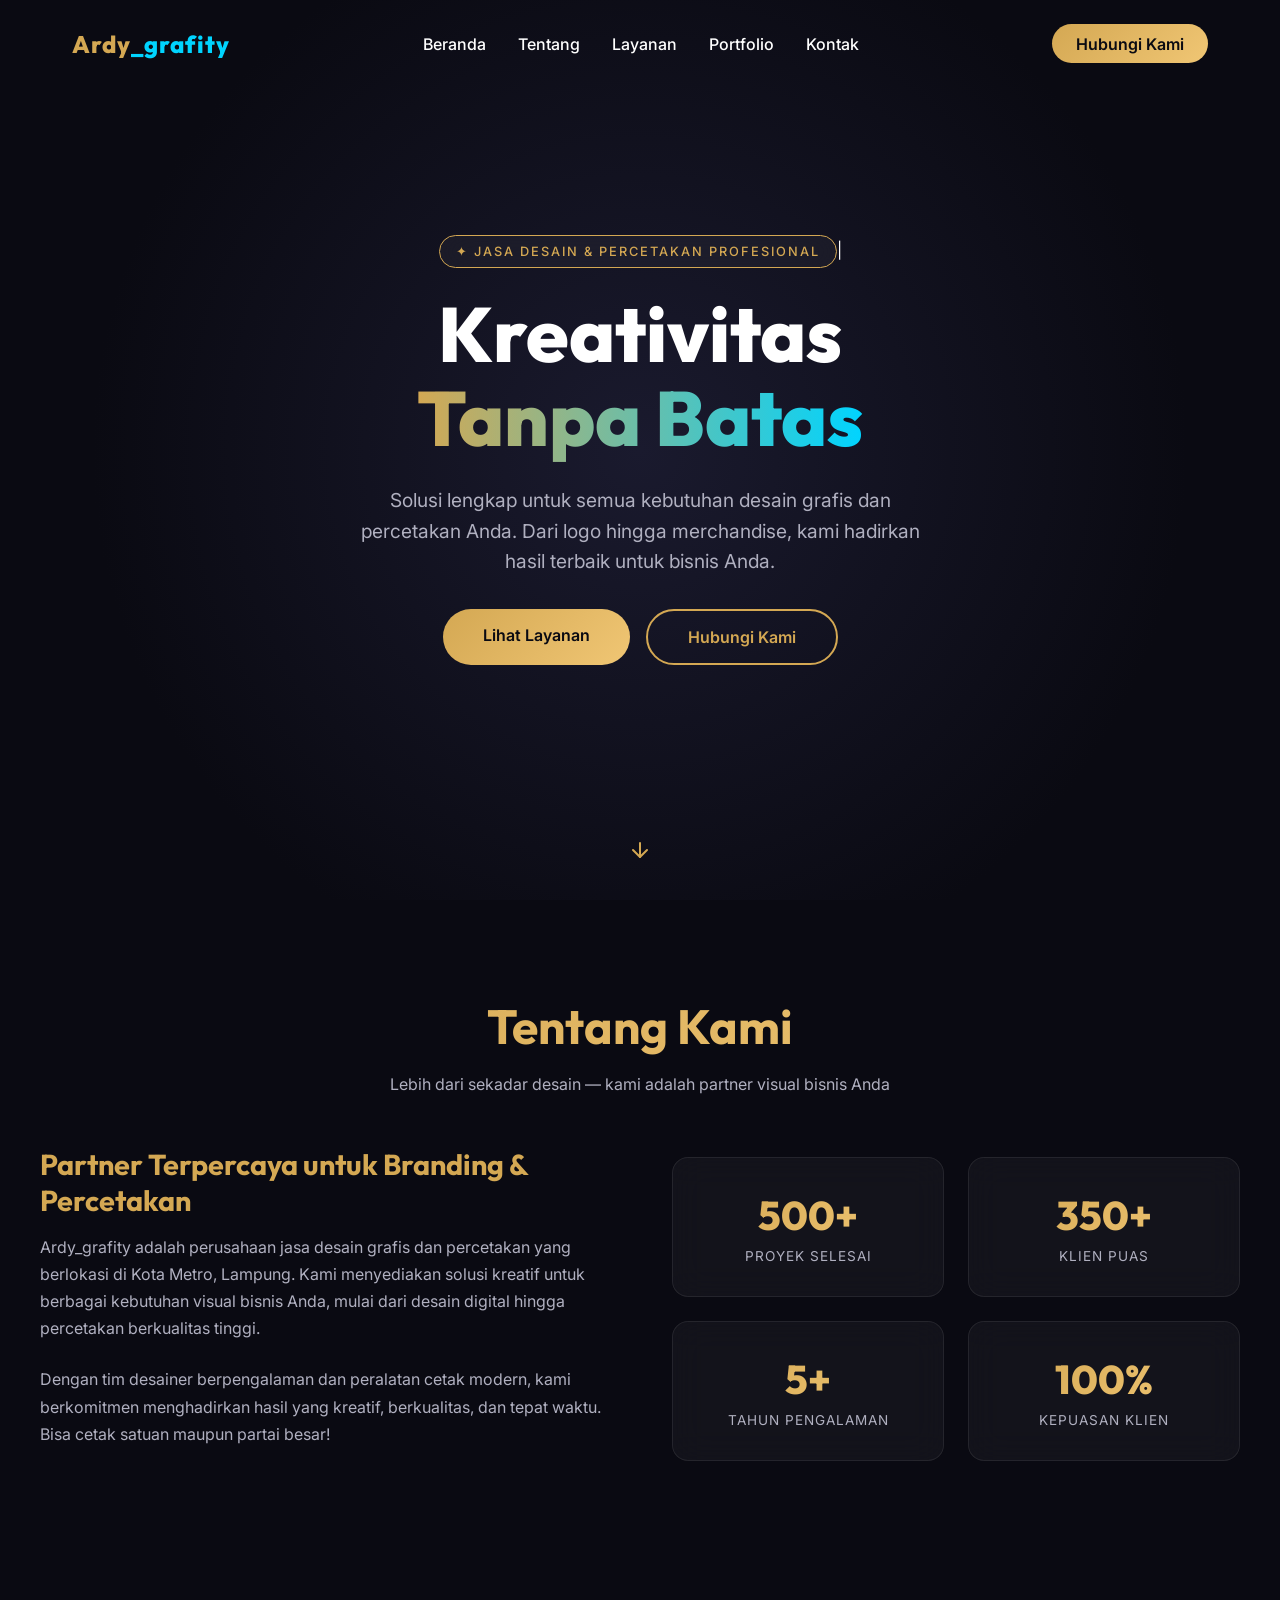
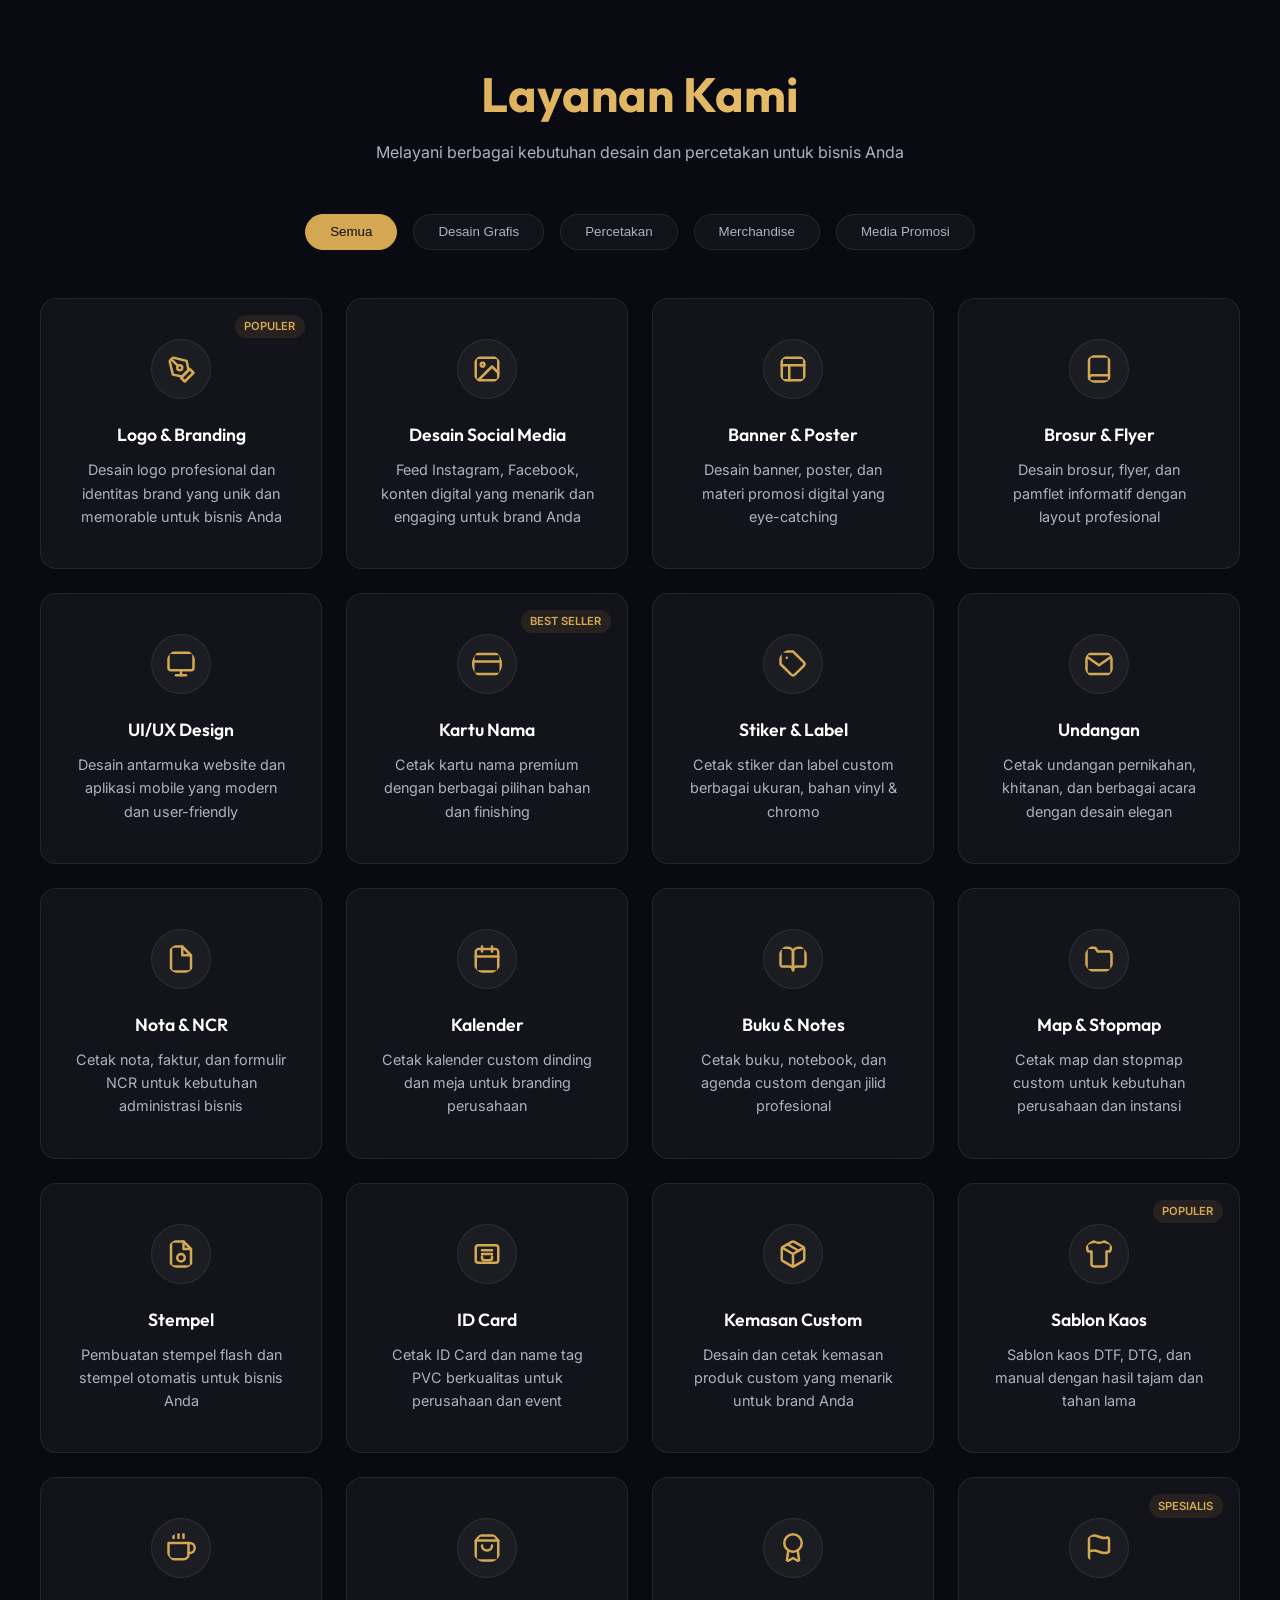
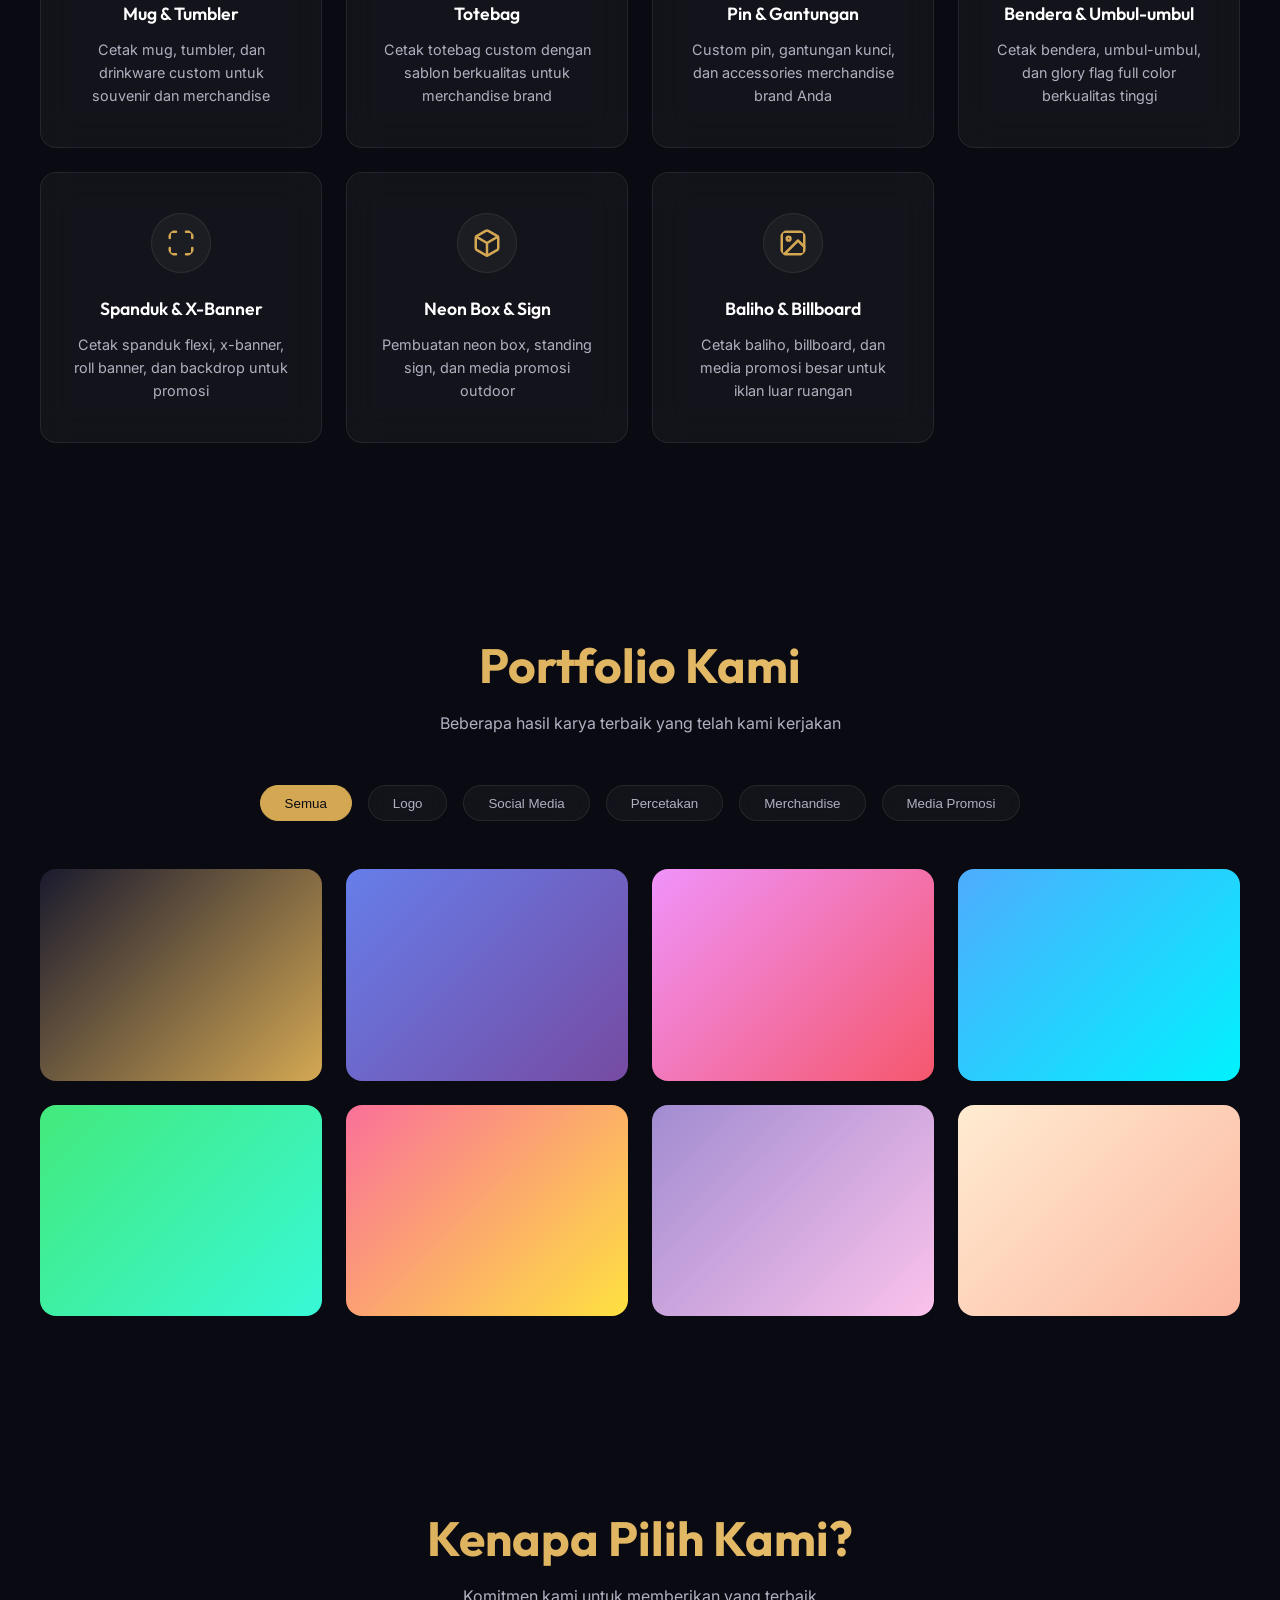
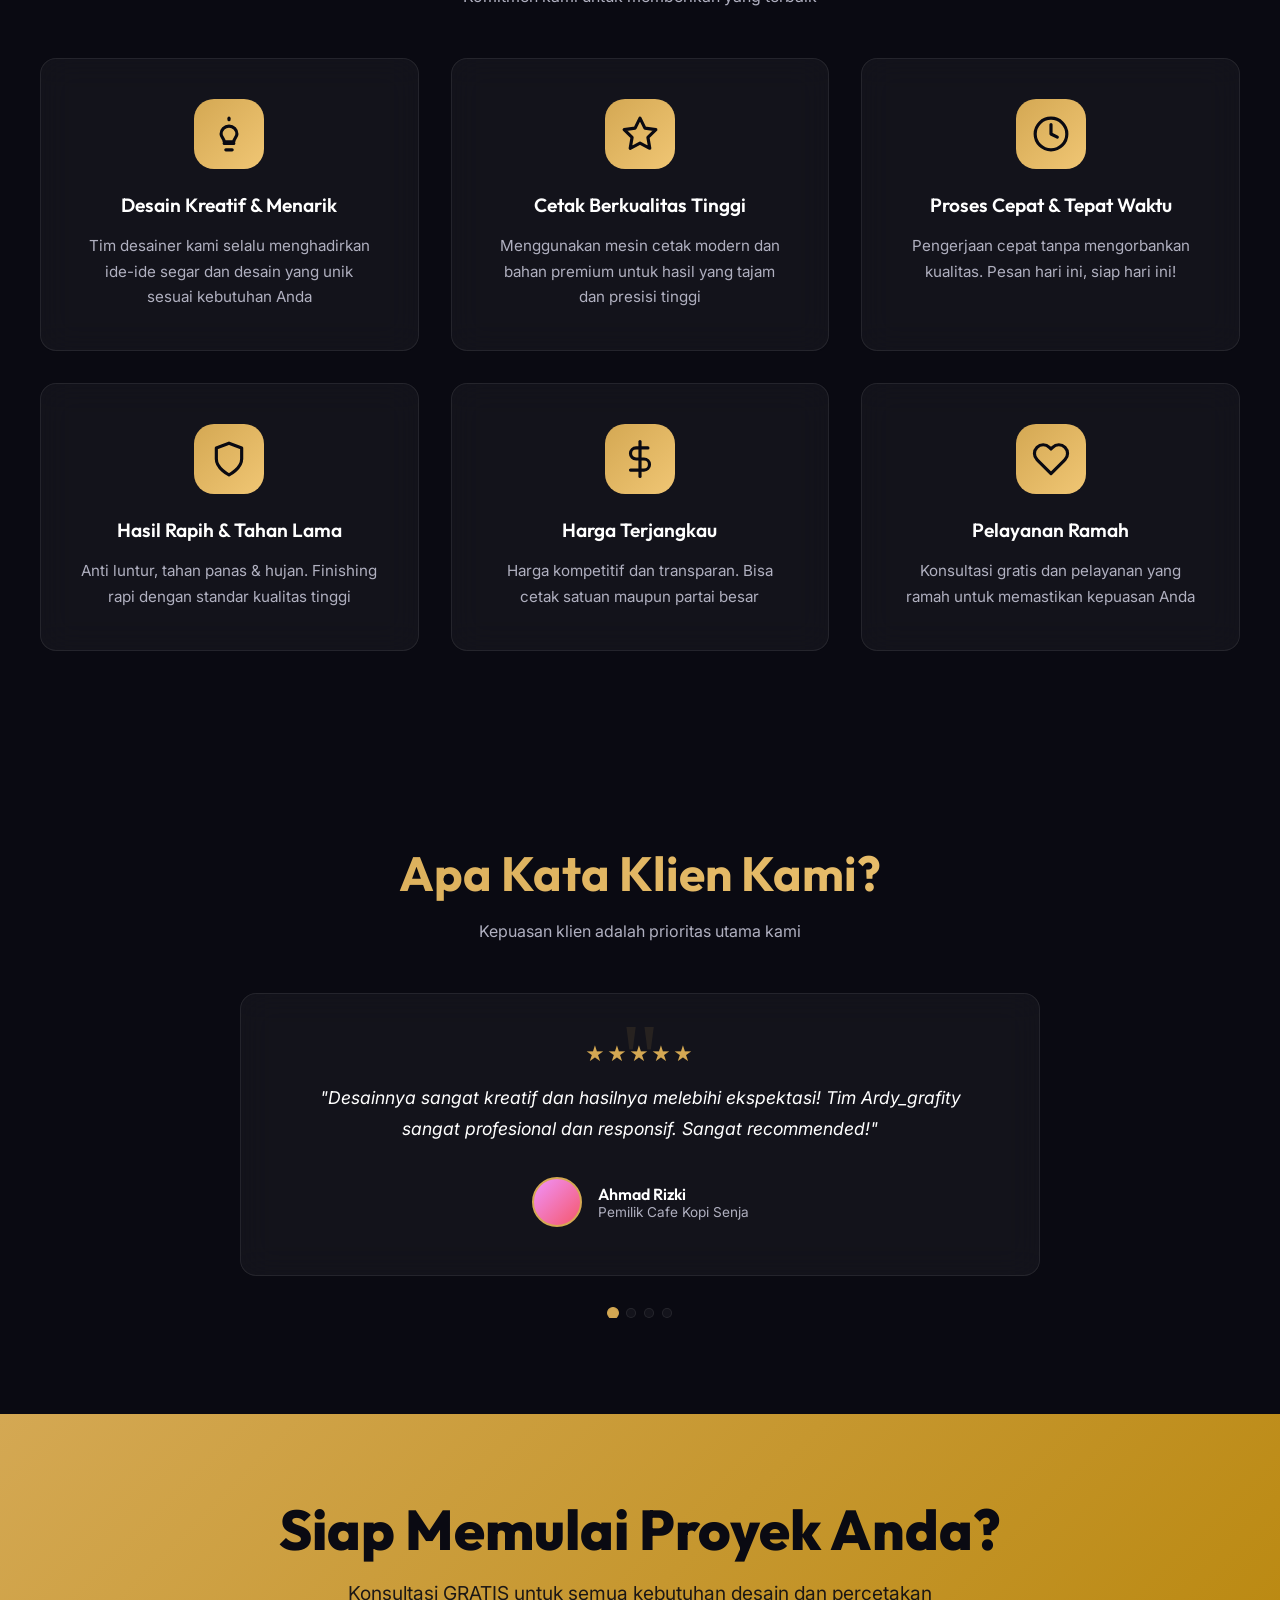
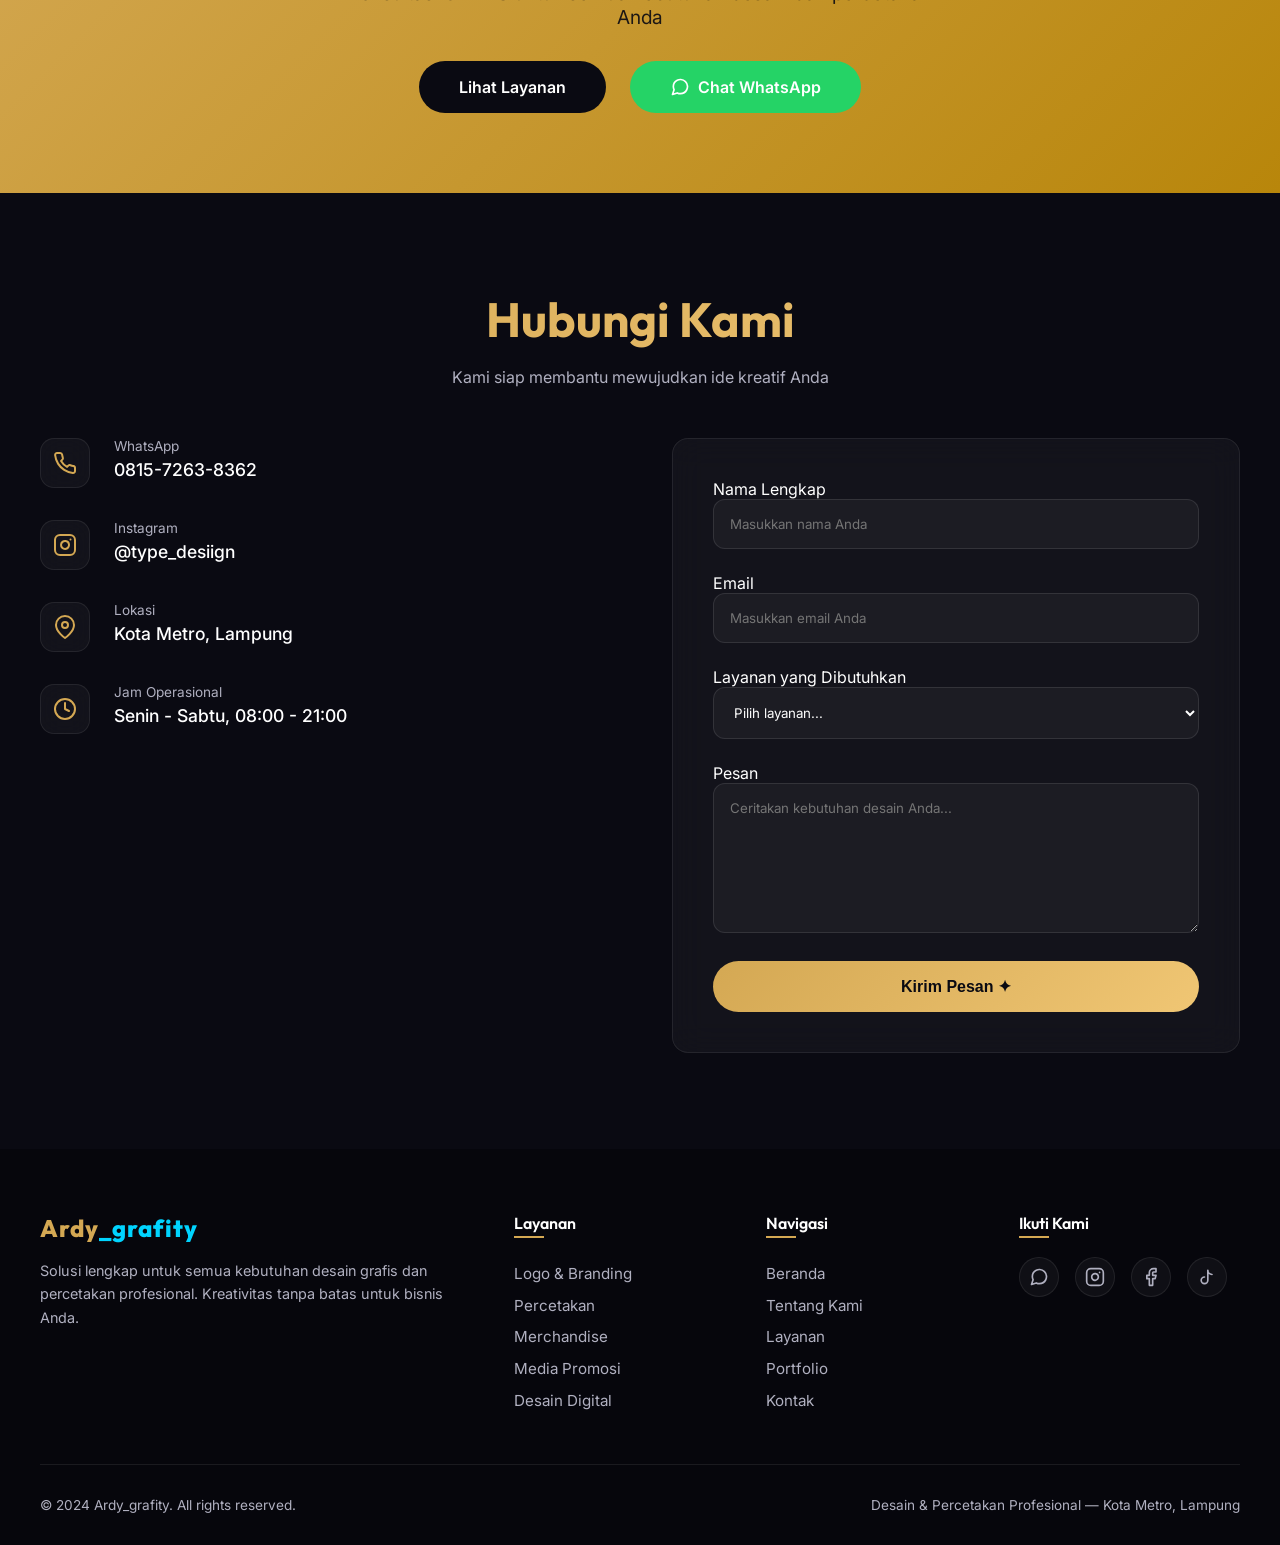
==== index.html @ 6588c270 "Website Ardy_grafity - Jasa Desain & Percetakan Profesional" ====
<!DOCTYPE html>
<html lang="id">
<head>
    <meta charset="UTF-8">
    <meta name="viewport" content="width=device-width, initial-scale=1.0">
    <meta name="description" content="Ardy_grafity menyediakan jasa desain grafis dan percetakan profesional. Logo, branding, banner, stiker, merchandise, dan semua kebutuhan branding Anda.">
    
    <!-- Open Graph Tags -->
    <meta property="og:title" content="Ardy_grafity — Jasa Desain & Percetakan Profesional">
    <meta property="og:description" content="Ardy_grafity menyediakan jasa desain grafis dan percetakan profesional. Logo, branding, banner, stiker, merchandise, dan semua kebutuhan branding Anda.">
    <meta property="og:type" content="website">
    
    <title>Ardy_grafity — Jasa Desain & Percetakan Profesional</title>
    
    <!-- Favicon (Fallback to a basic SVG) -->
    <link rel="icon" type="image/svg+xml" href="data:image/svg+xml,<svg xmlns='http://www.w3.org/2000/svg' viewBox='0 0 100 100'><text y='.9em' font-size='90'>✦</text></svg>">
    
    <!-- Google Fonts -->
    <link rel="preconnect" href="https://fonts.googleapis.com">
    <link rel="preconnect" href="https://fonts.gstatic.com" crossorigin>
    <link href="https://fonts.googleapis.com/css2?family=Inter:wght@300;400;500&family=Outfit:wght@400;600;700;800&display=swap" rel="stylesheet">
    
    <!-- CSS -->
    <link rel="stylesheet" href="style.css">
</head>
<body class="dark-theme">
    <!-- Navbar -->
    <nav id="navbar" class="navbar">
        <div class="nav-container">
            <a href="#" class="nav-logo">Ardy<span>_grafity</span></a>
            <ul class="nav-links">
                <li><a href="#hero" class="nav-link">Beranda</a></li>
                <li><a href="#about" class="nav-link">Tentang</a></li>
                <li><a href="#services" class="nav-link">Layanan</a></li>
                <li><a href="#portfolio" class="nav-link">Portfolio</a></li>
                <li><a href="#contact" class="nav-link">Kontak</a></li>
            </ul>
            <a href="https://wa.me/6281572638362" class="nav-cta" target="_blank" rel="noopener noreferrer">Hubungi Kami</a>
            <button class="hamburger" aria-label="Menu">
                <span></span>
                <span></span>
                <span></span>
            </button>
        </div>
    </nav>

    <!-- Hero -->
    <section id="hero">
        <div class="hero-particles"></div>
        <div class="hero-content">
            <div class="hero-badge">✦ Jasa Desain & Percetakan Profesional</div>
            <h1 class="hero-title">Kreativitas<br><span class="highlight">Tanpa Batas</span></h1>
            <p class="hero-subtitle">Solusi lengkap untuk semua kebutuhan desain grafis dan percetakan Anda. Dari logo hingga merchandise, kami hadirkan hasil terbaik untuk bisnis Anda.</p>
            <div class="hero-buttons">
                <a href="#services" class="btn-primary">Lihat Layanan</a>
                <a href="https://wa.me/6281572638362" class="btn-secondary" target="_blank" rel="noopener noreferrer">Hubungi Kami</a>
            </div>
        </div>
        <div class="scroll-indicator">
            <svg xmlns="http://www.w3.org/2000/svg" viewBox="0 0 24 24" stroke="currentColor" fill="none" stroke-width="2" stroke-linecap="round" stroke-linejoin="round">
                <line x1="12" y1="5" x2="12" y2="19"></line>
                <polyline points="19 12 12 19 5 12"></polyline>
            </svg>
        </div>
    </section>

    <!-- About -->
    <section id="about">
        <h2 class="section-title">Tentang <span class="highlight">Kami</span></h2>
        <p class="section-subtitle">Lebih dari sekadar desain — kami adalah partner visual bisnis Anda</p>
        
        <div class="about-grid">
            <div class="about-text">
                <h3>Partner Terpercaya untuk Branding & Percetakan</h3>
                <p>Ardy_grafity adalah perusahaan jasa desain grafis dan percetakan yang berlokasi di Kota Metro, Lampung. Kami menyediakan solusi kreatif untuk berbagai kebutuhan visual bisnis Anda, mulai dari desain digital hingga percetakan berkualitas tinggi.</p>
                <p>Dengan tim desainer berpengalaman dan peralatan cetak modern, kami berkomitmen menghadirkan hasil yang kreatif, berkualitas, dan tepat waktu. Bisa cetak satuan maupun partai besar!</p>
            </div>
            
            <div class="stats-grid">
                <div class="stat-card reveal">
                    <div class="stat-number" data-target="500">0+</div>
                    <div class="stat-label">Proyek Selesai</div>
                </div>
                <div class="stat-card reveal">
                    <div class="stat-number" data-target="350">0+</div>
                    <div class="stat-label">Klien Puas</div>
                </div>
                <div class="stat-card reveal">
                    <div class="stat-number" data-target="5">0+</div>
                    <div class="stat-label">Tahun Pengalaman</div>
                </div>
                <div class="stat-card reveal">
                    <div class="stat-number" data-target="100">0%</div>
                    <div class="stat-label">Kepuasan Klien</div>
                </div>
            </div>
        </div>
    </section>

    <!-- Services -->
    <section id="services">
        <h2 class="section-title">Layanan <span class="highlight">Kami</span></h2>
        <p class="section-subtitle">Melayani berbagai kebutuhan desain dan percetakan untuk bisnis Anda</p>
        
        <div class="services-categories">
            <button class="category-btn active" data-category="all">Semua</button>
            <button class="category-btn" data-category="desain">Desain Grafis</button>
            <button class="category-btn" data-category="cetak">Percetakan</button>
            <button class="category-btn" data-category="merch">Merchandise</button>
            <button class="category-btn" data-category="promo">Media Promosi</button>
        </div>

        <div class="services-grid">
            <!-- Desain -->
            <div class="service-card" data-category="desain">
                <div class="service-tag">Populer</div>
                <svg class="service-icon" xmlns="http://www.w3.org/2000/svg" viewBox="0 0 24 24" stroke="currentColor" fill="none" stroke-width="2" stroke-linecap="round" stroke-linejoin="round">
                    <path d="M12 19l7-7 3 3-7 7-3-3z"></path>
                    <path d="M18 13l-1.5-7.5L2 2l3.5 14.5L13 18l5-5z"></path>
                    <path d="M2 2l7.586 7.586"></path>
                    <circle cx="11" cy="11" r="2"></circle>
                </svg>
                <h3>Logo & Branding</h3>
                <p>Desain logo profesional dan identitas brand yang unik dan memorable untuk bisnis Anda</p>
            </div>
            
            <div class="service-card" data-category="desain">
                <svg class="service-icon" xmlns="http://www.w3.org/2000/svg" viewBox="0 0 24 24" stroke="currentColor" fill="none" stroke-width="2" stroke-linecap="round" stroke-linejoin="round">
                    <rect x="3" y="3" width="18" height="18" rx="2" ry="2"></rect>
                    <circle cx="8.5" cy="8.5" r="1.5"></circle>
                    <polyline points="21 15 16 10 5 21"></polyline>
                </svg>
                <h3>Desain Social Media</h3>
                <p>Feed Instagram, Facebook, konten digital yang menarik dan engaging untuk brand Anda</p>
            </div>
            
            <div class="service-card" data-category="desain">
                <svg class="service-icon" xmlns="http://www.w3.org/2000/svg" viewBox="0 0 24 24" stroke="currentColor" fill="none" stroke-width="2" stroke-linecap="round" stroke-linejoin="round">
                    <rect x="3" y="3" width="18" height="18" rx="2" ry="2"></rect>
                    <line x1="3" y1="9" x2="21" y2="9"></line>
                    <line x1="9" y1="21" x2="9" y2="9"></line>
                </svg>
                <h3>Banner & Poster</h3>
                <p>Desain banner, poster, dan materi promosi digital yang eye-catching</p>
            </div>
            
            <div class="service-card" data-category="desain">
                <svg class="service-icon" xmlns="http://www.w3.org/2000/svg" viewBox="0 0 24 24" stroke="currentColor" fill="none" stroke-width="2" stroke-linecap="round" stroke-linejoin="round">
                    <path d="M4 19.5A2.5 2.5 0 0 1 6.5 17H20"></path>
                    <path d="M6.5 2H20v20H6.5A2.5 2.5 0 0 1 4 19.5v-15A2.5 2.5 0 0 1 6.5 2z"></path>
                </svg>
                <h3>Brosur & Flyer</h3>
                <p>Desain brosur, flyer, dan pamflet informatif dengan layout profesional</p>
            </div>
            
            <div class="service-card" data-category="desain">
                <svg class="service-icon" xmlns="http://www.w3.org/2000/svg" viewBox="0 0 24 24" stroke="currentColor" fill="none" stroke-width="2" stroke-linecap="round" stroke-linejoin="round">
                    <rect x="2" y="3" width="20" height="14" rx="2" ry="2"></rect>
                    <line x1="8" y1="21" x2="16" y2="21"></line>
                    <line x1="12" y1="17" x2="12" y2="21"></line>
                </svg>
                <h3>UI/UX Design</h3>
                <p>Desain antarmuka website dan aplikasi mobile yang modern dan user-friendly</p>
            </div>

            <!-- Cetak -->
            <div class="service-card" data-category="cetak">
                <div class="service-tag">Best Seller</div>
                <svg class="service-icon" xmlns="http://www.w3.org/2000/svg" viewBox="0 0 24 24" stroke="currentColor" fill="none" stroke-width="2" stroke-linecap="round" stroke-linejoin="round">
                    <rect x="1" y="4" width="22" height="16" rx="2" ry="2"></rect>
                    <line x1="1" y1="10" x2="23" y2="10"></line>
                </svg>
                <h3>Kartu Nama</h3>
                <p>Cetak kartu nama premium dengan berbagai pilihan bahan dan finishing</p>
            </div>
            
            <div class="service-card" data-category="cetak">
                <svg class="service-icon" xmlns="http://www.w3.org/2000/svg" viewBox="0 0 24 24" stroke="currentColor" fill="none" stroke-width="2" stroke-linecap="round" stroke-linejoin="round">
                    <path d="M20.59 13.41l-7.17 7.17a2 2 0 0 1-2.83 0L2 12V2h10l8.59 8.59a2 2 0 0 1 0 2.82z"></path>
                    <line x1="7" y1="7" x2="7.01" y2="7"></line>
                </svg>
                <h3>Stiker & Label</h3>
                <p>Cetak stiker dan label custom berbagai ukuran, bahan vinyl & chromo</p>
            </div>
            
            <div class="service-card" data-category="cetak">
                <svg class="service-icon" xmlns="http://www.w3.org/2000/svg" viewBox="0 0 24 24" stroke="currentColor" fill="none" stroke-width="2" stroke-linecap="round" stroke-linejoin="round">
                    <path d="M4 4h16c1.1 0 2 .9 2 2v12c0 1.1-.9 2-2 2H4c-1.1 0-2-.9-2-2V6c0-1.1.9-2 2-2z"></path>
                    <polyline points="22,6 12,13 2,6"></polyline>
                </svg>
                <h3>Undangan</h3>
                <p>Cetak undangan pernikahan, khitanan, dan berbagai acara dengan desain elegan</p>
            </div>
            
            <div class="service-card" data-category="cetak">
                <svg class="service-icon" xmlns="http://www.w3.org/2000/svg" viewBox="0 0 24 24" stroke="currentColor" fill="none" stroke-width="2" stroke-linecap="round" stroke-linejoin="round">
                    <path d="M13 2H6a2 2 0 0 0-2 2v16a2 2 0 0 0 2 2h12a2 2 0 0 0 2-2V9z"></path>
                    <polyline points="13 2 13 9 20 9"></polyline>
                </svg>
                <h3>Nota & NCR</h3>
                <p>Cetak nota, faktur, dan formulir NCR untuk kebutuhan administrasi bisnis</p>
            </div>
            
            <div class="service-card" data-category="cetak">
                <svg class="service-icon" xmlns="http://www.w3.org/2000/svg" viewBox="0 0 24 24" stroke="currentColor" fill="none" stroke-width="2" stroke-linecap="round" stroke-linejoin="round">
                    <rect x="3" y="4" width="18" height="18" rx="2" ry="2"></rect>
                    <line x1="16" y1="2" x2="16" y2="6"></line>
                    <line x1="8" y1="2" x2="8" y2="6"></line>
                    <line x1="3" y1="10" x2="21" y2="10"></line>
                </svg>
                <h3>Kalender</h3>
                <p>Cetak kalender custom dinding dan meja untuk branding perusahaan</p>
            </div>
            
            <div class="service-card" data-category="cetak">
                <svg class="service-icon" xmlns="http://www.w3.org/2000/svg" viewBox="0 0 24 24" stroke="currentColor" fill="none" stroke-width="2" stroke-linecap="round" stroke-linejoin="round">
                    <path d="M2 3h6a4 4 0 0 1 4 4v14a3 3 0 0 0-3-3H2z"></path>
                    <path d="M22 3h-6a4 4 0 0 0-4 4v14a3 3 0 0 1 3-3h7z"></path>
                </svg>
                <h3>Buku & Notes</h3>
                <p>Cetak buku, notebook, dan agenda custom dengan jilid profesional</p>
            </div>
            
            <div class="service-card" data-category="cetak">
                <svg class="service-icon" xmlns="http://www.w3.org/2000/svg" viewBox="0 0 24 24" stroke="currentColor" fill="none" stroke-width="2" stroke-linecap="round" stroke-linejoin="round">
                    <path d="M22 19a2 2 0 0 1-2 2H4a2 2 0 0 1-2-2V5a2 2 0 0 1 2-2h5l2 3h9a2 2 0 0 1 2 2z"></path>
                </svg>
                <h3>Map & Stopmap</h3>
                <p>Cetak map dan stopmap custom untuk kebutuhan perusahaan dan instansi</p>
            </div>
            
            <div class="service-card" data-category="cetak">
                <svg class="service-icon" xmlns="http://www.w3.org/2000/svg" viewBox="0 0 24 24" stroke="currentColor" fill="none" stroke-width="2" stroke-linecap="round" stroke-linejoin="round">
                    <path d="M14 2H6a2 2 0 0 0-2 2v16a2 2 0 0 0 2 2h12a2 2 0 0 0 2-2V8z"></path>
                    <polyline points="14 2 14 8 20 8"></polyline>
                    <circle cx="12" cy="15" r="3"></circle>
                </svg>
                <h3>Stempel</h3>
                <p>Pembuatan stempel flash dan stempel otomatis untuk bisnis Anda</p>
            </div>
            
            <div class="service-card" data-category="cetak">
                <svg class="service-icon" xmlns="http://www.w3.org/2000/svg" viewBox="0 0 24 24" stroke="currentColor" fill="none" stroke-width="2" stroke-linecap="round" stroke-linejoin="round">
                    <path d="M3 7v10a2 2 0 0 0 2 2h14a2 2 0 0 0 2-2V7a2 2 0 0 0-2-2H5a2 2 0 0 0-2 2z"></path>
                    <path d="M16 14v1a2 2 0 0 1-2 2H10a2 2 0 0 1-2-2v-1"></path>
                    <path d="M8 9h8"></path>
                    <path d="M8 12h8"></path>
                </svg>
                <h3>ID Card</h3>
                <p>Cetak ID Card dan name tag PVC berkualitas untuk perusahaan dan event</p>
            </div>
            
            <div class="service-card" data-category="cetak">
                <svg class="service-icon" xmlns="http://www.w3.org/2000/svg" viewBox="0 0 24 24" stroke="currentColor" fill="none" stroke-width="2" stroke-linecap="round" stroke-linejoin="round">
                    <line x1="16.5" y1="9.4" x2="7.5" y2="4.21"></line>
                    <path d="M21 16V8a2 2 0 0 0-1-1.73l-7-4a2 2 0 0 0-2 0l-7 4A2 2 0 0 0 3 8v8a2 2 0 0 0 1 1.73l7 4a2 2 0 0 0 2 0l7-4A2 2 0 0 0 21 16z"></path>
                    <polyline points="3.27 6.96 12 12.01 20.73 6.96"></polyline>
                    <line x1="12" y1="22.08" x2="12" y2="12"></line>
                </svg>
                <h3>Kemasan Custom</h3>
                <p>Desain dan cetak kemasan produk custom yang menarik untuk brand Anda</p>
            </div>

            <!-- Merch -->
            <div class="service-card" data-category="merch">
                <div class="service-tag">Populer</div>
                <svg class="service-icon" xmlns="http://www.w3.org/2000/svg" viewBox="0 0 24 24" stroke="currentColor" fill="none" stroke-width="2" stroke-linecap="round" stroke-linejoin="round">
                    <path d="M20.38 3.46L16 2a8.5 8.5 0 0 1-8 0L3.62 3.46a2 2 0 0 0-1.34 2.23l.58 3.47a1 1 0 0 0 .99.84H6v10c0 1.1.9 2 2 2h8a2 2 0 0 0 2-2V10h2.15a1 1 0 0 0 .99-.84l.58-3.47a2 2 0 0 0-1.34-2.23z"></path>
                </svg>
                <h3>Sablon Kaos</h3>
                <p>Sablon kaos DTF, DTG, dan manual dengan hasil tajam dan tahan lama</p>
            </div>
            
            <div class="service-card" data-category="merch">
                <svg class="service-icon" xmlns="http://www.w3.org/2000/svg" viewBox="0 0 24 24" stroke="currentColor" fill="none" stroke-width="2" stroke-linecap="round" stroke-linejoin="round">
                    <path d="M18 8h1a4 4 0 0 1 0 8h-1"></path>
                    <path d="M2 8h16v9a4 4 0 0 1-4 4H6a4 4 0 0 1-4-4V8z"></path>
                    <line x1="6" y1="1" x2="6" y2="4"></line>
                    <line x1="10" y1="1" x2="10" y2="4"></line>
                    <line x1="14" y1="1" x2="14" y2="4"></line>
                </svg>
                <h3>Mug & Tumbler</h3>
                <p>Cetak mug, tumbler, dan drinkware custom untuk souvenir dan merchandise</p>
            </div>
            
            <div class="service-card" data-category="merch">
                <svg class="service-icon" xmlns="http://www.w3.org/2000/svg" viewBox="0 0 24 24" stroke="currentColor" fill="none" stroke-width="2" stroke-linecap="round" stroke-linejoin="round">
                    <path d="M6 2L3 6v14a2 2 0 0 0 2 2h14a2 2 0 0 0 2-2V6l-3-4z"></path>
                    <line x1="3" y1="6" x2="21" y2="6"></line>
                    <path d="M16 10a4 4 0 0 1-8 0"></path>
                </svg>
                <h3>Totebag</h3>
                <p>Cetak totebag custom dengan sablon berkualitas untuk merchandise brand</p>
            </div>
            
            <div class="service-card" data-category="merch">
                <svg class="service-icon" xmlns="http://www.w3.org/2000/svg" viewBox="0 0 24 24" stroke="currentColor" fill="none" stroke-width="2" stroke-linecap="round" stroke-linejoin="round">
                    <circle cx="12" cy="8" r="7"></circle>
                    <polyline points="8.21 13.89 7 23 12 20 17 23 15.79 13.88"></polyline>
                </svg>
                <h3>Pin & Gantungan</h3>
                <p>Custom pin, gantungan kunci, dan accessories merchandise brand Anda</p>
            </div>

            <!-- Promo -->
            <div class="service-card" data-category="promo">
                <div class="service-tag">Spesialis</div>
                <svg class="service-icon" xmlns="http://www.w3.org/2000/svg" viewBox="0 0 24 24" stroke="currentColor" fill="none" stroke-width="2" stroke-linecap="round" stroke-linejoin="round">
                    <path d="M4 15s1-1 4-1 5 2 8 2 4-1 4-1V3s-1 1-4 1-5-2-8-2-4 1-4 1z"></path>
                    <line x1="4" y1="22" x2="4" y2="15"></line>
                </svg>
                <h3>Bendera & Umbul-umbul</h3>
                <p>Cetak bendera, umbul-umbul, dan glory flag full color berkualitas tinggi</p>
            </div>
            
            <div class="service-card" data-category="promo">
                <svg class="service-icon" xmlns="http://www.w3.org/2000/svg" viewBox="0 0 24 24" stroke="currentColor" fill="none" stroke-width="2" stroke-linecap="round" stroke-linejoin="round">
                    <path d="M8 3H5a2 2 0 0 0-2 2v3m18 0V5a2 2 0 0 0-2-2h-3m0 18h3a2 2 0 0 0 2-2v-3M3 16v3a2 2 0 0 0 2 2h3"></path>
                </svg>
                <h3>Spanduk & X-Banner</h3>
                <p>Cetak spanduk flexi, x-banner, roll banner, dan backdrop untuk promosi</p>
            </div>
            
            <div class="service-card" data-category="promo">
                <svg class="service-icon" xmlns="http://www.w3.org/2000/svg" viewBox="0 0 24 24" stroke="currentColor" fill="none" stroke-width="2" stroke-linecap="round" stroke-linejoin="round">
                    <path d="M21 16V8a2 2 0 0 0-1-1.73l-7-4a2 2 0 0 0-2 0l-7 4A2 2 0 0 0 3 8v8a2 2 0 0 0 1 1.73l7 4a2 2 0 0 0 2 0l7-4A2 2 0 0 0 21 16z"></path>
                    <polyline points="3.27 6.96 12 12.01 20.73 6.96"></polyline>
                    <line x1="12" y1="22.08" x2="12" y2="12"></line>
                </svg>
                <h3>Neon Box & Sign</h3>
                <p>Pembuatan neon box, standing sign, dan media promosi outdoor</p>
            </div>
            
            <div class="service-card" data-category="promo">
                <svg class="service-icon" xmlns="http://www.w3.org/2000/svg" viewBox="0 0 24 24" stroke="currentColor" fill="none" stroke-width="2" stroke-linecap="round" stroke-linejoin="round">
                    <rect x="3" y="3" width="18" height="18" rx="2" ry="2"></rect>
                    <circle cx="8.5" cy="8.5" r="1.5"></circle>
                    <polyline points="21 15 16 10 5 21"></polyline>
                </svg>
                <h3>Baliho & Billboard</h3>
                <p>Cetak baliho, billboard, dan media promosi besar untuk iklan luar ruangan</p>
            </div>
        </div>
    </section>

    <!-- Portfolio -->
    <section id="portfolio">
        <h2 class="section-title">Portfolio <span class="highlight">Kami</span></h2>
        <p class="section-subtitle">Beberapa hasil karya terbaik yang telah kami kerjakan</p>
        
        <div class="portfolio-filters">
            <button class="filter-btn active" data-filter="all">Semua</button>
            <button class="filter-btn" data-filter="logo">Logo</button>
            <button class="filter-btn" data-filter="social">Social Media</button>
            <button class="filter-btn" data-filter="cetak">Percetakan</button>
            <button class="filter-btn" data-filter="merch">Merchandise</button>
            <button class="filter-btn" data-filter="promo">Media Promosi</button>
        </div>

        <div class="portfolio-grid">
            <div class="portfolio-item" data-category="logo">
                <img src="[data-uri]" style="background: linear-gradient(135deg, #1a1a2e, #d4a853);" alt="Brand Identity - Coffee Shop">
                <div class="portfolio-overlay">
                    <h4>Brand Identity - Coffee Shop</h4>
                    <p>Logo & Branding</p>
                    <span class="portfolio-tag">Logo</span>
                </div>
            </div>
            
            <div class="portfolio-item" data-category="social">
                <img src="[data-uri]" style="background: linear-gradient(135deg, #667eea, #764ba2);" alt="Social Media Campaign">
                <div class="portfolio-overlay">
                    <h4>Social Media Campaign</h4>
                    <p>Instagram Feed Design</p>
                    <span class="portfolio-tag">Social Media</span>
                </div>
            </div>
            
            <div class="portfolio-item" data-category="cetak">
                <img src="[data-uri]" style="background: linear-gradient(135deg, #f093fb, #f5576c);" alt="Premium Business Card">
                <div class="portfolio-overlay">
                    <h4>Premium Business Card</h4>
                    <p>Kartu Nama Eksklusif</p>
                    <span class="portfolio-tag">Percetakan</span>
                </div>
            </div>
            
            <div class="portfolio-item" data-category="merch">
                <img src="[data-uri]" style="background: linear-gradient(135deg, #4facfe, #00f2fe);" alt="Company Merchandise">
                <div class="portfolio-overlay">
                    <h4>Company Merchandise</h4>
                    <p>Kaos & Totebag Custom</p>
                    <span class="portfolio-tag">Merchandise</span>
                </div>
            </div>
            
            <div class="portfolio-item" data-category="promo">
                <img src="[data-uri]" style="background: linear-gradient(135deg, #43e97b, #38f9d7);" alt="Event Promotion">
                <div class="portfolio-overlay">
                    <h4>Event Promotion</h4>
                    <p>Spanduk & X-Banner</p>
                    <span class="portfolio-tag">Media Promosi</span>
                </div>
            </div>
            
            <div class="portfolio-item" data-category="logo">
                <img src="[data-uri]" style="background: linear-gradient(135deg, #fa709a, #fee140);" alt="Restaurant Branding">
                <div class="portfolio-overlay">
                    <h4>Restaurant Branding</h4>
                    <p>Full Brand Identity</p>
                    <span class="portfolio-tag">Logo</span>
                </div>
            </div>
            
            <div class="portfolio-item" data-category="cetak">
                <img src="[data-uri]" style="background: linear-gradient(135deg, #a18cd1, #fbc2eb);" alt="Wedding Invitation">
                <div class="portfolio-overlay">
                    <h4>Wedding Invitation</h4>
                    <p>Undangan Premium</p>
                    <span class="portfolio-tag">Percetakan</span>
                </div>
            </div>
            
            <div class="portfolio-item" data-category="social">
                <img src="[data-uri]" style="background: linear-gradient(135deg, #ffecd2, #fcb69f);" alt="Product Promotion">
                <div class="portfolio-overlay">
                    <h4>Product Promotion</h4>
                    <p>Digital Advertising</p>
                    <span class="portfolio-tag">Social Media</span>
                </div>
            </div>
        </div>
    </section>

    <!-- Why Choose Us -->
    <section id="why-us">
        <h2 class="section-title">Kenapa Pilih <span class="highlight">Kami?</span></h2>
        <p class="section-subtitle">Komitmen kami untuk memberikan yang terbaik</p>
        
        <div class="features-grid">
            <div class="feature-card">
                <svg class="feature-icon" xmlns="http://www.w3.org/2000/svg" viewBox="0 0 24 24" stroke="currentColor" fill="none" stroke-width="2" stroke-linecap="round" stroke-linejoin="round">
                    <path d="M9 18h6"></path>
                    <path d="M10 22h4"></path>
                    <path d="M12 2v1"></path>
                    <path d="M12 7a5 5 0 0 0-5 5c0 2 2 3 2 5h6c0-2 2-3 2-5a5 5 0 0 0-5-5z"></path>
                </svg>
                <h3>Desain Kreatif & Menarik</h3>
                <p>Tim desainer kami selalu menghadirkan ide-ide segar dan desain yang unik sesuai kebutuhan Anda</p>
            </div>
            
            <div class="feature-card">
                <svg class="feature-icon" xmlns="http://www.w3.org/2000/svg" viewBox="0 0 24 24" stroke="currentColor" fill="none" stroke-width="2" stroke-linecap="round" stroke-linejoin="round">
                    <polygon points="12 2 15.09 8.26 22 9.27 17 14.14 18.18 21.02 12 17.77 5.82 21.02 7 14.14 2 9.27 8.91 8.26 12 2"></polygon>
                </svg>
                <h3>Cetak Berkualitas Tinggi</h3>
                <p>Menggunakan mesin cetak modern dan bahan premium untuk hasil yang tajam dan presisi tinggi</p>
            </div>
            
            <div class="feature-card">
                <svg class="feature-icon" xmlns="http://www.w3.org/2000/svg" viewBox="0 0 24 24" stroke="currentColor" fill="none" stroke-width="2" stroke-linecap="round" stroke-linejoin="round">
                    <circle cx="12" cy="12" r="10"></circle>
                    <polyline points="12 6 12 12 16 14"></polyline>
                </svg>
                <h3>Proses Cepat & Tepat Waktu</h3>
                <p>Pengerjaan cepat tanpa mengorbankan kualitas. Pesan hari ini, siap hari ini!</p>
            </div>
            
            <div class="feature-card">
                <svg class="feature-icon" xmlns="http://www.w3.org/2000/svg" viewBox="0 0 24 24" stroke="currentColor" fill="none" stroke-width="2" stroke-linecap="round" stroke-linejoin="round">
                    <path d="M12 22s8-4 8-10V5l-8-3-8 3v7c0 6 8 10 8 10z"></path>
                </svg>
                <h3>Hasil Rapih & Tahan Lama</h3>
                <p>Anti luntur, tahan panas & hujan. Finishing rapi dengan standar kualitas tinggi</p>
            </div>
            
            <div class="feature-card">
                <svg class="feature-icon" xmlns="http://www.w3.org/2000/svg" viewBox="0 0 24 24" stroke="currentColor" fill="none" stroke-width="2" stroke-linecap="round" stroke-linejoin="round">
                    <line x1="12" y1="1" x2="12" y2="23"></line>
                    <path d="M17 5H9.5a3.5 3.5 0 0 0 0 7h5a3.5 3.5 0 0 1 0 7H6"></path>
                </svg>
                <h3>Harga Terjangkau</h3>
                <p>Harga kompetitif dan transparan. Bisa cetak satuan maupun partai besar</p>
            </div>
            
            <div class="feature-card">
                <svg class="feature-icon" xmlns="http://www.w3.org/2000/svg" viewBox="0 0 24 24" stroke="currentColor" fill="none" stroke-width="2" stroke-linecap="round" stroke-linejoin="round">
                    <path d="M20.84 4.61a5.5 5.5 0 0 0-7.78 0L12 5.67l-1.06-1.06a5.5 5.5 0 0 0-7.78 7.78l1.06 1.06L12 21.23l7.78-7.78 1.06-1.06a5.5 5.5 0 0 0 0-7.78z"></path>
                </svg>
                <h3>Pelayanan Ramah</h3>
                <p>Konsultasi gratis dan pelayanan yang ramah untuk memastikan kepuasan Anda</p>
            </div>
        </div>
    </section>

    <!-- Testimonials -->
    <section id="testimonials">
        <h2 class="section-title">Apa Kata <span class="highlight">Klien Kami?</span></h2>
        <p class="section-subtitle">Kepuasan klien adalah prioritas utama kami</p>
        
        <div class="testimonial-slider">
            <div class="testimonial-track">
                <div class="testimonial-card">
                    <div class="stars">★★★★★</div>
                    <p class="testimonial-text">"Desainnya sangat kreatif dan hasilnya melebihi ekspektasi! Tim Ardy_grafity sangat profesional dan responsif. Sangat recommended!"</p>
                    <div class="testimonial-author">
                        <div class="avatar" style="background: linear-gradient(135deg, #f093fb, #f5576c);"></div>
                        <div class="author-info">
                            <h4 class="name">Ahmad Rizki</h4>
                            <p class="role">Pemilik Cafe Kopi Senja</p>
                        </div>
                    </div>
                </div>
                
                <div class="testimonial-card">
                    <div class="stars">★★★★★</div>
                    <p class="testimonial-text">"Cetak kartu nama dan brosur di sini hasilnya premium banget. Warnanya tajam, bahannya bagus, dan harganya terjangkau. Pasti order lagi!"</p>
                    <div class="testimonial-author">
                        <div class="avatar" style="background: linear-gradient(135deg, #4facfe, #00f2fe);"></div>
                        <div class="author-info">
                            <h4 class="name">Siti Nurhaliza</h4>
                            <p class="role">Owner Butik Cahaya</p>
                        </div>
                    </div>
                </div>
                
                <div class="testimonial-card">
                    <div class="stars">★★★★★</div>
                    <p class="testimonial-text">"Spanduk dan umbul-umbul untuk event sekolah kami hasilnya luar biasa! Full color, bahan tebal, dan pengerjaan super cepat. Terima kasih Ardy_grafity!"</p>
                    <div class="testimonial-author">
                        <div class="avatar" style="background: linear-gradient(135deg, #43e97b, #38f9d7);"></div>
                        <div class="author-info">
                            <h4 class="name">Budi Santoso</h4>
                            <p class="role">Ketua Panitia SMAN 1</p>
                        </div>
                    </div>
                </div>
                
                <div class="testimonial-card">
                    <div class="stars">★★★★★</div>
                    <p class="testimonial-text">"Merchandise kaos dan totebag untuk brand kami kualitasnya top! Sablon halus, warna tidak luntur. Pelayanannya juga sangat ramah."</p>
                    <div class="testimonial-author">
                        <div class="avatar" style="background: linear-gradient(135deg, #fa709a, #fee140);"></div>
                        <div class="author-info">
                            <h4 class="name">Dewi Lestari</h4>
                            <p class="role">CEO StartUp Digital</p>
                        </div>
                    </div>
                </div>
            </div>
            
            <div class="slider-controls">
                <button class="slider-dot active" aria-label="Slide 1"></button>
                <button class="slider-dot" aria-label="Slide 2"></button>
                <button class="slider-dot" aria-label="Slide 3"></button>
                <button class="slider-dot" aria-label="Slide 4"></button>
            </div>
        </div>
    </section>

    <!-- CTA Banner -->
    <section id="cta">
        <div class="cta-content">
            <h2 class="cta-title">Siap Memulai Proyek Anda?</h2>
            <p class="cta-subtitle">Konsultasi GRATIS untuk semua kebutuhan desain dan percetakan Anda</p>
            <div class="cta-buttons">
                <a href="#services" class="btn-dark">Lihat Layanan</a>
                <a href="https://wa.me/6281572638362" class="btn-whatsapp" target="_blank" rel="noopener noreferrer">
                    <svg xmlns="http://www.w3.org/2000/svg" viewBox="0 0 24 24" stroke="currentColor" fill="none" stroke-width="2" stroke-linecap="round" stroke-linejoin="round">
                        <path d="M21 11.5a8.38 8.38 0 0 1-.9 3.8 8.5 8.5 0 0 1-7.6 4.7 8.38 8.38 0 0 1-3.8-.9L3 21l1.9-5.7a8.38 8.38 0 0 1-.9-3.8 8.5 8.5 0 0 1 4.7-7.6 8.38 8.38 0 0 1 3.8-.9h.5a8.48 8.48 0 0 1 8 8v.5z"></path>
                    </svg>
                    Chat WhatsApp
                </a>
            </div>
        </div>
    </section>

    <!-- Contact -->
    <section id="contact">
        <h2 class="section-title">Hubungi <span class="highlight">Kami</span></h2>
        <p class="section-subtitle">Kami siap membantu mewujudkan ide kreatif Anda</p>
        
        <div class="contact-grid">
            <div class="contact-info">
                <div class="contact-item">
                    <svg class="contact-icon" xmlns="http://www.w3.org/2000/svg" viewBox="0 0 24 24" stroke="currentColor" fill="none" stroke-width="2" stroke-linecap="round" stroke-linejoin="round">
                        <path d="M22 16.92v3a2 2 0 0 1-2.18 2 19.79 19.79 0 0 1-8.63-3.07 19.5 19.5 0 0 1-6-6 19.79 19.79 0 0 1-3.07-8.67A2 2 0 0 1 4.11 2h3a2 2 0 0 1 2 1.72 12.84 12.84 0 0 0 .7 2.81 2 2 0 0 1-.45 2.11L8.09 9.91a16 16 0 0 0 6 6l1.27-1.27a2 2 0 0 1 2.11-.45 12.84 12.84 0 0 0 2.81.7A2 2 0 0 1 22 16.92z"></path>
                    </svg>
                    <div>
                        <span class="label">WhatsApp</span>
                        <a href="https://wa.me/6281572638362" class="value" target="_blank" rel="noopener noreferrer">0815-7263-8362</a>
                    </div>
                </div>
                
                <div class="contact-item">
                    <svg class="contact-icon" xmlns="http://www.w3.org/2000/svg" viewBox="0 0 24 24" stroke="currentColor" fill="none" stroke-width="2" stroke-linecap="round" stroke-linejoin="round">
                        <rect x="2" y="2" width="20" height="20" rx="5" ry="5"></rect>
                        <path d="M16 11.37A4 4 0 1 1 12.63 8 4 4 0 0 1 16 11.37z"></path>
                        <line x1="17.5" y1="6.5" x2="17.51" y2="6.5"></line>
                    </svg>
                    <div>
                        <span class="label">Instagram</span>
                        <a href="https://instagram.com/type_desiign" class="value" target="_blank" rel="noopener noreferrer">@type_desiign</a>
                    </div>
                </div>
                
                <div class="contact-item">
                    <svg class="contact-icon" xmlns="http://www.w3.org/2000/svg" viewBox="0 0 24 24" stroke="currentColor" fill="none" stroke-width="2" stroke-linecap="round" stroke-linejoin="round">
                        <path d="M21 10c0 7-9 13-9 13s-9-6-9-13a9 9 0 0 1 18 0z"></path>
                        <circle cx="12" cy="10" r="3"></circle>
                    </svg>
                    <div>
                        <span class="label">Lokasi</span>
                        <span class="value">Kota Metro, Lampung</span>
                    </div>
                </div>
                
                <div class="contact-item">
                    <svg class="contact-icon" xmlns="http://www.w3.org/2000/svg" viewBox="0 0 24 24" stroke="currentColor" fill="none" stroke-width="2" stroke-linecap="round" stroke-linejoin="round">
                        <circle cx="12" cy="12" r="10"></circle>
                        <polyline points="12 6 12 12 16 14"></polyline>
                    </svg>
                    <div>
                        <span class="label">Jam Operasional</span>
                        <span class="value">Senin - Sabtu, 08:00 - 21:00</span>
                    </div>
                </div>
            </div>
            
            <form class="contact-form">
                <div class="form-group">
                    <label>Nama Lengkap</label>
                    <input type="text" class="form-input" placeholder="Masukkan nama Anda" required>
                </div>
                <div class="form-group">
                    <label>Email</label>
                    <input type="email" class="form-input" placeholder="Masukkan email Anda" required>
                </div>
                <div class="form-group">
                    <label>Layanan yang Dibutuhkan</label>
                    <select class="form-input" required>
                        <option value="">Pilih layanan...</option>
                        <option value="logo">Desain Logo & Branding</option>
                        <option value="sosmed">Desain Social Media</option>
                        <option value="kartu_nama">Cetak Kartu Nama</option>
                        <option value="stiker">Cetak Stiker & Label</option>
                        <option value="spanduk">Cetak Spanduk & Banner</option>
                        <option value="merch">Merchandise & Sablon</option>
                        <option value="lainnya">Lainnya</option>
                    </select>
                </div>
                <div class="form-group">
                    <label>Pesan</label>
                    <textarea class="form-textarea" placeholder="Ceritakan kebutuhan desain Anda..." required></textarea>
                </div>
                <button type="submit" class="submit-btn">Kirim Pesan ✦</button>
            </form>
        </div>
    </section>

    <!-- Footer -->
    <footer id="footer">
        <div class="footer-grid">
            <div class="footer-brand">
                <div class="nav-logo">Ardy<span>_grafity</span></div>
                <p>Solusi lengkap untuk semua kebutuhan desain grafis dan percetakan profesional. Kreativitas tanpa batas untuk bisnis Anda.</p>
            </div>
            
            <div class="footer-links">
                <h4 class="footer-heading">Layanan</h4>
                <ul>
                    <li><a href="#">Logo & Branding</a></li>
                    <li><a href="#">Percetakan</a></li>
                    <li><a href="#">Merchandise</a></li>
                    <li><a href="#">Media Promosi</a></li>
                    <li><a href="#">Desain Digital</a></li>
                </ul>
            </div>
            
            <div class="footer-links">
                <h4 class="footer-heading">Navigasi</h4>
                <ul>
                    <li><a href="#hero">Beranda</a></li>
                    <li><a href="#about">Tentang Kami</a></li>
                    <li><a href="#services">Layanan</a></li>
                    <li><a href="#portfolio">Portfolio</a></li>
                    <li><a href="#contact">Kontak</a></li>
                </ul>
            </div>
            
            <div class="footer-social-wrapper">
                <h4 class="footer-heading">Ikuti Kami</h4>
                <div class="footer-social">
                    <a href="https://wa.me/6281572638362" aria-label="WhatsApp" target="_blank" rel="noopener noreferrer">
                        <svg xmlns="http://www.w3.org/2000/svg" viewBox="0 0 24 24" stroke="currentColor" fill="none" stroke-width="2" stroke-linecap="round" stroke-linejoin="round">
                            <path d="M21 11.5a8.38 8.38 0 0 1-.9 3.8 8.5 8.5 0 0 1-7.6 4.7 8.38 8.38 0 0 1-3.8-.9L3 21l1.9-5.7a8.38 8.38 0 0 1-.9-3.8 8.5 8.5 0 0 1 4.7-7.6 8.38 8.38 0 0 1 3.8-.9h.5a8.48 8.48 0 0 1 8 8v.5z"></path>
                        </svg>
                    </a>
                    <a href="https://instagram.com/type_desiign" aria-label="Instagram" target="_blank" rel="noopener noreferrer">
                        <svg xmlns="http://www.w3.org/2000/svg" viewBox="0 0 24 24" stroke="currentColor" fill="none" stroke-width="2" stroke-linecap="round" stroke-linejoin="round">
                            <rect x="2" y="2" width="20" height="20" rx="5" ry="5"></rect>
                            <path d="M16 11.37A4 4 0 1 1 12.63 8 4 4 0 0 1 16 11.37z"></path>
                            <line x1="17.5" y1="6.5" x2="17.51" y2="6.5"></line>
                        </svg>
                    </a>
                    <a href="#" aria-label="Facebook">
                        <svg xmlns="http://www.w3.org/2000/svg" viewBox="0 0 24 24" stroke="currentColor" fill="none" stroke-width="2" stroke-linecap="round" stroke-linejoin="round">
                            <path d="M18 2h-3a5 5 0 0 0-5 5v3H7v4h3v8h4v-8h3l1-4h-4V7a1 1 0 0 1 1-1h3z"></path>
                        </svg>
                    </a>
                    <a href="#" aria-label="TikTok">
                        <svg xmlns="http://www.w3.org/2000/svg" viewBox="0 0 24 24" stroke="currentColor" fill="none" stroke-width="2" stroke-linecap="round" stroke-linejoin="round">
                            <path d="M9 12a4 4 0 1 0 4 4V4a5 5 0 0 0 5 5"></path>
                        </svg>
                    </a>
                </div>
            </div>
        </div>
        
        <div class="footer-bottom">
            <div class="footer-left">© 2024 Ardy_grafity. All rights reserved.</div>
            <div class="footer-right">Desain & Percetakan Profesional — Kota Metro, Lampung</div>
        </div>
    </footer>

    <!-- Lightbox -->
    <div class="lightbox">
        <button class="lightbox-close" aria-label="Tutup">&times;</button>
        <div class="lightbox-content">
            <img src="" alt="Portfolio Fullscreen">
        </div>
    </div>

    <!-- Script -->
    <script src="script.js"></script>
</body>
</html>
---- style.css ----
@import url('https://fonts.googleapis.com/css2?family=Inter:wght@300;400;500&family=Outfit:wght@600;700;800&display=swap');

:root {
  --bg-dark: #0a0a12;
  --bg-card: #12121f;
  --bg-lighter: #1a1a2e;
  
  --accent-gold: #d4a853;
  --accent-gold-hover: #f0c674;
  --accent-blue: #1e56a0;
  --accent-blue-light: #3b82f6;
  --glow-cyan: #00d4ff;
  
  --text-main: #ffffff;
  --text-muted: #b0b0c0;
  --text-subtle: #8888a0;
  
  --font-heading: 'Outfit', sans-serif;
  --font-body: 'Inter', sans-serif;
  
  --radius-card: 16px;
  --radius-btn: 50px;
  --radius-sm: 12px;
  
  --glass-bg: rgba(255, 255, 255, 0.04);
  --glass-border: 1px solid rgba(255, 255, 255, 0.08);
  --glass-blur: blur(16px);
  
  --gold-gradient: linear-gradient(135deg, var(--accent-gold), var(--accent-gold-hover));
}

/* ================== GLOBAL & RESET ================== */
* {
  box-sizing: border-box;
  margin: 0;
  padding: 0;
}

html {
  scroll-behavior: smooth;
}

body {
  background-color: var(--bg-dark);
  color: var(--text-main);
  font-family: var(--font-body);
  -webkit-font-smoothing: antialiased;
  -moz-osx-font-smoothing: grayscale;
  overflow-x: hidden;
}

.container {
  max-width: 1200px;
  margin: 0 auto;
  padding: 0 2rem;
}

.section-title {
  font-family: var(--font-heading);
  font-size: clamp(2rem, 4vw, 3rem);
  font-weight: 700;
  text-align: center;
  background: var(--gold-gradient);
  -webkit-background-clip: text;
  background-clip: text;
  color: transparent;
  margin-bottom: 1rem;
}

.section-subtitle {
  color: var(--text-muted);
  text-align: center;
  max-width: 600px;
  margin: 0 auto 3rem;
  line-height: 1.6;
}

section {
  padding: 6rem 0;
}

/* ================== NAVBAR ================== */
#navbar {
  position: fixed;
  top: 0;
  left: 0;
  width: 100%;
  z-index: 1000;
  transition: all 0.3s ease;
  padding: 1.5rem 0;
}

#navbar.scrolled {
  background: var(--glass-bg);
  backdrop-filter: var(--glass-blur);
  -webkit-backdrop-filter: var(--glass-blur);
  border-bottom: var(--glass-border);
  padding: 1rem 0;
}

.nav-container {
  display: flex;
  justify-content: space-between;
  align-items: center;
  max-width: 1200px;
  margin: 0 auto;
  padding: 0 2rem;
}

.nav-logo {
  color: var(--accent-gold);
  font-family: var(--font-heading);
  font-size: 1.5rem;
  font-weight: 800;
  text-decoration: none;
  letter-spacing: 1px;
}

.nav-logo span {
  color: var(--glow-cyan);
}

.nav-links {
  display: flex;
  gap: 2rem;
  list-style: none;
  align-items: center;
}

.nav-link {
  color: var(--text-main);
  text-decoration: none;
  font-weight: 500;
  transition: color 0.3s ease;
  position: relative;
}

.nav-link:hover {
  color: var(--accent-gold);
}

.nav-link::after {
  content: '';
  position: absolute;
  bottom: -4px;
  left: 0;
  width: 0;
  height: 2px;
  background: var(--accent-gold);
  transition: width 0.3s ease;
}

.nav-link:hover::after {
  width: 100%;
}

.nav-cta {
  background: var(--gold-gradient);
  color: var(--bg-dark);
  padding: 0.6rem 1.5rem;
  border-radius: var(--radius-btn);
  text-decoration: none;
  font-weight: 600;
  transition: all 0.3s ease;
}

.nav-cta:hover {
  box-shadow: 0 0 15px rgba(212, 168, 83, 0.4);
  transform: translateY(-2px);
}

.hamburger {
  display: none;
  flex-direction: column;
  gap: 5px;
  cursor: pointer;
  z-index: 1001;
}

.hamburger span {
  display: block;
  width: 25px;
  height: 3px;
  background: var(--accent-gold);
  border-radius: 3px;
  transition: all 0.3s ease;
}

.hamburger.active span:nth-child(1) {
  transform: translateY(8px) rotate(45deg);
}
.hamburger.active span:nth-child(2) {
  opacity: 0;
}
.hamburger.active span:nth-child(3) {
  transform: translateY(-8px) rotate(-45deg);
}

/* ================== HERO ================== */
#hero {
  min-height: 100vh;
  display: flex;
  align-items: center;
  justify-content: center;
  position: relative;
  overflow: hidden;
  background: radial-gradient(circle at center, var(--bg-lighter) 0%, var(--bg-dark) 70%);
}

.hero-particles {
  position: absolute;
  top: 0;
  left: 0;
  width: 100%;
  height: 100%;
  pointer-events: none;
}

.hero-content {
  text-align: center;
  z-index: 2;
  position: relative;
  padding: 0 2rem;
}

.hero-badge {
  display: inline-block;
  background: var(--glass-bg);
  backdrop-filter: var(--glass-blur);
  border: 1px solid var(--accent-gold);
  color: var(--accent-gold);
  padding: 0.5rem 1rem;
  border-radius: var(--radius-btn);
  font-size: 0.8rem;
  text-transform: uppercase;
  letter-spacing: 2px;
  margin-bottom: 1.5rem;
  font-weight: 500;
}

.hero-title {
  font-family: var(--font-heading);
  font-size: clamp(2.5rem, 6vw, 5rem);
  font-weight: 800;
  color: var(--text-main);
  line-height: 1.1;
  margin-bottom: 1.5rem;
}

.hero-title .highlight {
  background: linear-gradient(90deg, var(--accent-gold), var(--glow-cyan));
  -webkit-background-clip: text;
  background-clip: text;
  color: transparent;
}

.hero-subtitle {
  font-size: 1.2rem;
  color: var(--text-muted);
  max-width: 600px;
  margin: 0 auto;
  line-height: 1.6;
}

.hero-buttons {
  display: flex;
  gap: 1rem;
  justify-content: center;
  margin-top: 2rem;
}

.btn-primary {
  background: var(--gold-gradient);
  color: var(--bg-dark);
  padding: 1rem 2.5rem;
  border-radius: var(--radius-btn);
  text-decoration: none;
  font-weight: 600;
  transition: all 0.3s ease;
  border: none;
  cursor: pointer;
}

.btn-primary:hover {
  transform: scale(1.05);
  box-shadow: 0 0 20px rgba(212, 168, 83, 0.5);
}

.btn-secondary {
  background: transparent;
  color: var(--accent-gold);
  border: 2px solid var(--accent-gold);
  padding: 1rem 2.5rem;
  border-radius: var(--radius-btn);
  text-decoration: none;
  font-weight: 600;
  transition: all 0.3s ease;
  cursor: pointer;
}

.btn-secondary:hover {
  background: var(--accent-gold);
  color: var(--bg-dark);
}

.scroll-indicator {
  position: absolute;
  bottom: 2rem;
  left: 50%;
  transform: translateX(-50%);
  color: var(--accent-gold);
  font-size: 1.5rem;
  animation: bounce 2s infinite;
}

/* ================== ABOUT ================== */
.about-grid {
  display: grid;
  grid-template-columns: 1fr 1fr;
  gap: 4rem;
  align-items: center;
}

.about-text h3 {
  font-family: var(--font-heading);
  color: var(--accent-gold);
  font-size: 1.8rem;
  margin-bottom: 1rem;
}

.about-text p {
  color: var(--text-muted);
  line-height: 1.7;
  margin-bottom: 1.5rem;
}

.stats-grid {
  display: grid;
  grid-template-columns: 1fr 1fr;
  gap: 1.5rem;
}

.stat-card {
  background: var(--glass-bg);
  backdrop-filter: var(--glass-blur);
  border: var(--glass-border);
  border-radius: var(--radius-card);
  padding: 2rem;
  text-align: center;
}

.stat-number {
  font-family: var(--font-heading);
  font-size: 2.5rem;
  font-weight: 800;
  background: var(--gold-gradient);
  -webkit-background-clip: text;
  background-clip: text;
  color: transparent;
  margin-bottom: 0.5rem;
}

.stat-label {
  font-size: 0.85rem;
  color: var(--text-muted);
  text-transform: uppercase;
  letter-spacing: 1px;
}

/* ================== SERVICES ================== */
.services-categories {
  display: flex;
  justify-content: center;
  gap: 1rem;
  flex-wrap: wrap;
  margin-bottom: 3rem;
}

.category-btn {
  background: var(--glass-bg);
  backdrop-filter: var(--glass-blur);
  border: var(--glass-border);
  color: var(--text-muted);
  padding: 0.6rem 1.5rem;
  border-radius: var(--radius-btn);
  cursor: pointer;
  transition: all 0.3s ease;
  font-weight: 500;
}

.category-btn:hover, .category-btn.active {
  background: var(--accent-gold);
  color: var(--bg-dark);
  border-color: var(--accent-gold);
}

.services-grid {
  display: grid;
  grid-template-columns: repeat(auto-fit, minmax(250px, 1fr));
  gap: 1.5rem;
}

.service-card {
  background: var(--glass-bg);
  backdrop-filter: var(--glass-blur);
  border: var(--glass-border);
  border-radius: var(--radius-card);
  padding: 2.5rem 2rem;
  text-align: center;
  position: relative;
  overflow: hidden;
  transition: all 0.4s ease;
}

.service-card::before {
  content: '';
  position: absolute;
  top: 0;
  left: 25%;
  width: 50%;
  height: 2px;
  background: var(--gold-gradient);
  opacity: 0;
  transition: opacity 0.4s ease;
}

.service-card:hover {
  transform: translateY(-8px);
  border-color: rgba(212, 168, 83, 0.3);
  box-shadow: 0 10px 30px rgba(212, 168, 83, 0.1);
}

.service-card:hover::before {
  opacity: 1;
}

svg.service-icon {
  width: 60px;
  height: 60px;
  background: var(--glass-bg);
  border: var(--glass-border);
  border-radius: 50%;
  padding: 14px;
  display: block;
  margin: 0 auto 1.5rem;
  color: var(--accent-gold);
  transition: all 0.4s ease;
  flex-shrink: 0;
}

svg.service-icon:hover {
  /* handled by parent card hover below */
}

.service-card:hover svg.service-icon {
  background: var(--accent-gold);
  color: var(--bg-dark);
  transform: scale(1.1);
}

.service-card h3 {
  font-family: var(--font-heading);
  font-size: 1.1rem;
  font-weight: 600;
  color: var(--text-main);
  margin-bottom: 0.8rem;
}

.service-card p {
  font-size: 0.9rem;
  color: var(--text-muted);
  line-height: 1.6;
}

.service-title {
  font-family: var(--font-heading);
  font-size: 1.1rem;
  font-weight: 600;
  color: var(--text-main);
  margin-bottom: 1rem;
}

.service-desc {
  font-size: 0.9rem;
  color: var(--text-muted);
  line-height: 1.6;
}

.service-tag {
  position: absolute;
  top: 1rem;
  right: 1rem;
  background: rgba(212, 168, 83, 0.1);
  color: var(--accent-gold);
  padding: 0.3rem 0.6rem;
  border-radius: var(--radius-btn);
  font-size: 0.7rem;
  text-transform: uppercase;
  font-weight: 600;
}

/* ================== PORTFOLIO ================== */
.portfolio-filters {
  display: flex;
  justify-content: center;
  gap: 1rem;
  flex-wrap: wrap;
  margin-bottom: 3rem;
}

.filter-btn {
  background: var(--glass-bg);
  backdrop-filter: var(--glass-blur);
  border: var(--glass-border);
  color: var(--text-muted);
  padding: 0.6rem 1.5rem;
  border-radius: var(--radius-btn);
  cursor: pointer;
  transition: all 0.3s ease;
  font-weight: 500;
}

.filter-btn:hover, .filter-btn.active {
  background: var(--accent-gold);
  color: var(--bg-dark);
  border-color: var(--accent-gold);
}

.portfolio-grid {
  display: grid;
  grid-template-columns: repeat(auto-fill, minmax(280px, 1fr));
  gap: 1.5rem;
}

.portfolio-item {
  position: relative;
  border-radius: var(--radius-card);
  overflow: hidden;
  aspect-ratio: 4/3;
  cursor: pointer;
}

.portfolio-item img {
  width: 100%;
  height: 100%;
  object-fit: cover;
  transition: transform 0.5s ease;
}

.portfolio-item:hover img {
  transform: scale(1.1);
}

.portfolio-overlay {
  position: absolute;
  inset: 0;
  background: linear-gradient(to top, rgba(10, 10, 18, 0.9) 0%, transparent 100%);
  opacity: 0;
  transition: opacity 0.4s ease;
  display: flex;
  flex-direction: column;
  justify-content: flex-end;
  padding: 1.5rem;
}

.portfolio-item:hover .portfolio-overlay {
  opacity: 1;
}

.portfolio-overlay h4 {
  color: var(--text-main);
  font-family: var(--font-heading);
  font-size: 1.2rem;
  margin-bottom: 0.5rem;
}

.portfolio-overlay p {
  color: var(--text-muted);
  font-size: 0.9rem;
  margin-bottom: 1rem;
}

.portfolio-tag {
  display: inline-block;
  background: var(--accent-gold);
  color: var(--bg-dark);
  padding: 0.3rem 0.8rem;
  border-radius: var(--radius-btn);
  font-size: 0.75rem;
  font-weight: 600;
  align-self: flex-start;
}

/* ================== WHY CHOOSE US ================== */
.features-grid {
  display: grid;
  grid-template-columns: repeat(auto-fit, minmax(300px, 1fr));
  gap: 2rem;
}

.feature-card {
  background: var(--glass-bg);
  backdrop-filter: var(--glass-blur);
  border: var(--glass-border);
  border-radius: var(--radius-card);
  padding: 2.5rem;
  text-align: center;
  position: relative;
  transition: all 0.4s ease;
}

.feature-card::before {
  content: '';
  position: absolute;
  top: 0;
  left: 25%;
  width: 50%;
  height: 2px;
  background: var(--gold-gradient);
  opacity: 0;
  transition: opacity 0.4s ease;
}

.feature-card:hover {
  transform: translateY(-8px);
  border-color: rgba(212, 168, 83, 0.3);
  box-shadow: 0 10px 30px rgba(212, 168, 83, 0.1);
}

.feature-card:hover::before {
  opacity: 1;
}

svg.feature-icon {
  width: 70px;
  height: 70px;
  background: var(--gold-gradient);
  border-radius: 20px;
  padding: 16px;
  display: block;
  margin: 0 auto 1.5rem;
  color: var(--bg-dark);
}

.feature-card h3 {
  font-family: var(--font-heading);
  font-size: 1.2rem;
  font-weight: 600;
  color: var(--text-main);
  margin-bottom: 1rem;
}

.feature-card p {
  color: var(--text-muted);
  font-size: 0.95rem;
  line-height: 1.7;
}

.feature-title {
  font-family: var(--font-heading);
  font-size: 1.2rem;
  font-weight: 600;
  color: var(--text-main);
  margin-bottom: 1rem;
}

.feature-desc {
  color: var(--text-muted);
  font-size: 0.95rem;
  line-height: 1.7;
}

/* ================== TESTIMONIALS ================== */
.testimonial-slider {
  position: relative;
  overflow: hidden;
  max-width: 800px;
  margin: 0 auto;
}

.testimonial-track {
  display: flex;
  transition: transform 0.5s ease;
}

.testimonial-card {
  min-width: 100%;
  padding: 3rem;
  background: var(--glass-bg);
  backdrop-filter: var(--glass-blur);
  border: var(--glass-border);
  border-radius: var(--radius-card);
  text-align: center;
  position: relative;
}

.testimonial-card::before {
  content: '"';
  position: absolute;
  top: 1rem;
  left: 50%;
  transform: translateX(-50%);
  font-family: Georgia, serif;
  font-size: 6rem;
  color: var(--accent-gold);
  opacity: 0.1;
  line-height: 1;
}

.testimonial-text {
  font-size: 1.1rem;
  color: var(--text-main);
  font-style: italic;
  line-height: 1.8;
  margin-bottom: 2rem;
  position: relative;
  z-index: 1;
}

.testimonial-author {
  display: flex;
  align-items: center;
  justify-content: center;
  gap: 1rem;
}

.testimonial-avatar {
  width: 50px;
  height: 50px;
  border-radius: 50%;
  border: 2px solid var(--accent-gold);
  object-fit: cover;
}

.testimonial-name {
  color: var(--text-main);
  font-weight: 600;
  text-align: left;
}

.testimonial-role {
  color: var(--text-muted);
  font-size: 0.85rem;
  text-align: left;
}

.testimonial-stars,
.stars {
  color: var(--accent-gold);
  margin-bottom: 1rem;
  font-size: 1.2rem;
  letter-spacing: 2px;
}

.testimonial-author .avatar,
.avatar {
  width: 50px;
  height: 50px;
  border-radius: 50%;
  border: 2px solid var(--accent-gold);
  flex-shrink: 0;
}

.testimonial-author .author-info .name {
  color: var(--text-main);
  font-weight: 600;
  font-family: var(--font-heading);
  text-align: left;
}

.testimonial-author .author-info .role {
  color: var(--text-muted);
  font-size: 0.85rem;
  text-align: left;
}

.slider-controls {
  display: flex;
  justify-content: center;
  align-items: center;
  gap: 0.5rem;
  margin-top: 2rem;
}

.slider-dot {
  width: 10px;
  height: 10px;
  background: var(--glass-bg);
  border: var(--glass-border);
  border-radius: 50%;
  cursor: pointer;
  transition: all 0.3s ease;
}

.slider-dot.active {
  background: var(--accent-gold);
  transform: scale(1.2);
  border-color: var(--accent-gold);
}

.slider-arrows {
  position: absolute;
  top: 50%;
  left: 0;
  width: 100%;
  display: flex;
  justify-content: space-between;
  transform: translateY(-50%);
  padding: 0 1rem;
  pointer-events: none;
}

.slider-arrow {
  width: 40px;
  height: 40px;
  background: var(--glass-bg);
  backdrop-filter: var(--glass-blur);
  border: var(--glass-border);
  border-radius: 50%;
  display: flex;
  align-items: center;
  justify-content: center;
  cursor: pointer;
  pointer-events: all;
  transition: all 0.3s ease;
  color: var(--text-main);
}

.slider-arrow:hover {
  background: var(--accent-gold);
  color: var(--bg-dark);
}

/* ================== CTA BANNER ================== */
#cta {
  background: linear-gradient(135deg, var(--accent-gold), #b8860b);
  padding: 5rem 0;
}

.cta-content {
  text-align: center;
}

.cta-title {
  color: var(--bg-dark);
  font-family: var(--font-heading);
  font-size: clamp(2rem, 5vw, 3.5rem);
  font-weight: 800;
  margin-bottom: 1rem;
}

.cta-subtitle {
  color: var(--bg-dark);
  opacity: 0.9;
  font-size: 1.2rem;
  margin-bottom: 2rem;
  max-width: 600px;
  margin-left: auto;
  margin-right: auto;
}

.cta-buttons {
  display: flex;
  justify-content: center;
  gap: 1.5rem;
}

.btn-dark {
  background: var(--bg-dark);
  color: var(--text-main);
  padding: 1rem 2.5rem;
  border-radius: var(--radius-btn);
  text-decoration: none;
  font-weight: 600;
  transition: transform 0.3s ease;
  border: none;
  cursor: pointer;
}

.btn-dark:hover {
  transform: scale(1.05);
}

.btn-whatsapp {
  background: #25d366;
  color: #fff;
  padding: 1rem 2.5rem;
  border-radius: var(--radius-btn);
  text-decoration: none;
  font-weight: 600;
  display: flex;
  align-items: center;
  gap: 0.5rem;
  transition: transform 0.3s ease;
}

.btn-whatsapp:hover {
  transform: scale(1.05);
}

/* ================== CONTACT ================== */
.contact-grid {
  display: grid;
  grid-template-columns: 1fr 1fr;
  gap: 4rem;
}

.contact-item {
  display: flex;
  gap: 1.5rem;
  align-items: flex-start;
  margin-bottom: 2rem;
}

svg.contact-icon {
  width: 50px;
  height: 50px;
  min-width: 50px;
  background: var(--glass-bg);
  backdrop-filter: var(--glass-blur);
  border: var(--glass-border);
  border-radius: 14px;
  padding: 12px;
  color: var(--accent-gold);
  flex-shrink: 0;
}

.contact-label,
.contact-item .label {
  color: var(--text-muted);
  font-size: 0.85rem;
  margin-bottom: 0.3rem;
  display: block;
}

.contact-value,
.contact-item .value {
  color: var(--text-main);
  font-weight: 500;
  font-size: 1.1rem;
  text-decoration: none;
  transition: color 0.3s ease;
}

.contact-item a.value:hover {
  color: var(--accent-gold);
}

.contact-form {
  background: var(--glass-bg);
  backdrop-filter: var(--glass-blur);
  border: var(--glass-border);
  border-radius: var(--radius-card);
  padding: 2.5rem;
}

.form-group {
  margin-bottom: 1.5rem;
}

.form-label {
  display: block;
  font-size: 0.9rem;
  color: var(--text-muted);
  margin-bottom: 0.5rem;
}

.form-input, .form-textarea {
  width: 100%;
  background: var(--glass-bg);
  border: 1px solid rgba(255, 255, 255, 0.1);
  border-radius: var(--radius-sm);
  padding: 1rem;
  color: var(--text-main);
  font-family: var(--font-body);
  transition: all 0.3s ease;
}

.form-input:focus, .form-textarea:focus {
  outline: none;
  border-color: var(--accent-gold);
  box-shadow: 0 0 10px rgba(212, 168, 83, 0.2);
}

.form-textarea {
  min-height: 150px;
  resize: vertical;
}

.submit-btn {
  width: 100%;
  background: var(--gold-gradient);
  color: var(--bg-dark);
  padding: 1rem;
  border-radius: var(--radius-btn);
  border: none;
  font-weight: 600;
  font-size: 1rem;
  cursor: pointer;
  transition: all 0.3s ease;
}

.submit-btn:hover {
  transform: scale(1.02);
  box-shadow: 0 0 15px rgba(212, 168, 83, 0.4);
}

/* ================== FOOTER ================== */
#footer {
  background-color: #06060c;
  padding: 4rem 2rem 2rem;
}

.footer-grid {
  display: grid;
  grid-template-columns: 2fr 1fr 1fr 1fr;
  gap: 2rem;
  max-width: 1200px;
  margin: 0 auto;
}

.footer-links ul {
  list-style: none;
  padding: 0;
  margin: 0;
}

.footer-links ul li a {
  color: var(--text-muted);
  text-decoration: none;
  display: block;
  padding: 0.4rem 0;
  transition: color 0.3s ease;
  font-size: 0.95rem;
}

.footer-links ul li a:hover {
  color: var(--accent-gold);
}

.footer-social a {
  width: 40px;
  height: 40px;
  background: var(--glass-bg);
  border: var(--glass-border);
  border-radius: 50%;
  display: flex;
  align-items: center;
  justify-content: center;
  color: var(--text-muted);
  text-decoration: none;
  transition: all 0.3s ease;
}

.footer-social a:hover {
  background: var(--accent-gold);
  color: var(--bg-dark);
  transform: scale(1.1);
}

.footer-social a svg {
  width: 20px;
  height: 20px;
}

.footer-brand p {
  color: var(--text-muted);
  font-size: 0.9rem;
  margin-top: 1rem;
  line-height: 1.6;
}

.footer-heading {
  color: var(--text-main);
  font-family: var(--font-heading);
  font-weight: 600;
  margin-bottom: 1.5rem;
  position: relative;
  display: inline-block;
}

.footer-heading::after {
  content: '';
  position: absolute;
  left: 0;
  bottom: -5px;
  width: 30px;
  height: 2px;
  background: var(--accent-gold);
}

.footer-links {
  list-style: none;
}

.footer-link {
  color: var(--text-muted);
  text-decoration: none;
  display: block;
  padding: 0.4rem 0;
  transition: color 0.3s ease;
  font-size: 0.95rem;
}

.footer-link:hover {
  color: var(--accent-gold);
}

.footer-social {
  display: flex;
  gap: 1rem;
}

.social-icon {
  width: 40px;
  height: 40px;
  background: var(--glass-bg);
  border: var(--glass-border);
  border-radius: 50%;
  display: flex;
  align-items: center;
  justify-content: center;
  color: var(--text-muted);
  text-decoration: none;
  transition: all 0.3s ease;
}

.social-icon:hover {
  background: var(--accent-gold);
  color: var(--bg-dark);
  transform: scale(1.1);
}

.footer-bottom {
  border-top: 1px solid rgba(255, 255, 255, 0.08);
  margin-top: 3rem;
  padding-top: 2rem;
  display: flex;
  justify-content: space-between;
  align-items: center;
  color: var(--text-muted);
  font-size: 0.85rem;
  max-width: 1200px;
  margin-left: auto;
  margin-right: auto;
}

/* ================== ANIMATIONS ================== */
@keyframes float {
  0%, 100% { transform: translateY(0); }
  50% { transform: translateY(-10px); }
}

@keyframes pulse {
  0%, 100% { opacity: 1; }
  50% { opacity: 0.5; }
}

@keyframes glow {
  0%, 100% { box-shadow: 0 0 5px rgba(212, 168, 83, 0.5); }
  50% { box-shadow: 0 0 20px rgba(212, 168, 83, 0.8); }
}

@keyframes slideUp {
  from { transform: translateY(30px); opacity: 0; }
  to { transform: translateY(0); opacity: 1; }
}

@keyframes bounce {
  0%, 100% { transform: translateY(0) translateX(-50%); }
  50% { transform: translateY(-10px) translateX(-50%); }
}

@keyframes fadeInUp {
  from { transform: translateY(40px); opacity: 0; }
  to { transform: translateY(0); opacity: 1; }
}

.reveal {
  opacity: 0;
  transform: translateY(30px);
  transition: all 0.6s ease-out;
}

.reveal.active {
  opacity: 1;
  transform: translateY(0);
}

.reveal-delay-1 { transition-delay: 0.1s; }
.reveal-delay-2 { transition-delay: 0.2s; }
.reveal-delay-3 { transition-delay: 0.3s; }
.reveal-delay-4 { transition-delay: 0.4s; }

/* ================== LIGHTBOX ================== */
.lightbox {
  position: fixed;
  inset: 0;
  background: rgba(0, 0, 0, 0.95);
  z-index: 2000;
  display: flex;
  align-items: center;
  justify-content: center;
  opacity: 0;
  pointer-events: none;
  transition: opacity 0.3s ease;
}

.lightbox.active {
  opacity: 1;
  pointer-events: all;
}

.lightbox-content {
  max-width: 90%;
  max-height: 90vh;
  border-radius: var(--radius-card);
  object-fit: contain;
}

.lightbox-close {
  position: absolute;
  top: 2rem;
  right: 2rem;
  width: 40px;
  height: 40px;
  background: var(--glass-bg);
  backdrop-filter: var(--glass-blur);
  border: var(--glass-border);
  border-radius: 50%;
  color: var(--text-main);
  font-size: 1.5rem;
  display: flex;
  align-items: center;
  justify-content: center;
  cursor: pointer;
  transition: all 0.3s ease;
}

.lightbox-close:hover {
  background: var(--accent-gold);
  color: var(--bg-dark);
}

/* ================== SECTIONS CONTAINER ================== */
#about,
#services,
#portfolio,
#why-us,
#testimonials,
#contact {
  padding-left: 2rem;
  padding-right: 2rem;
}

#about .about-grid,
#services .services-categories,
#services .services-grid,
#portfolio .portfolio-filters,
#portfolio .portfolio-grid,
#why-us .features-grid,
#cta .cta-content,
#contact .contact-grid {
  max-width: 1200px;
  margin-left: auto;
  margin-right: auto;
}

.section-title,
.section-subtitle {
  max-width: 1200px;
  margin-left: auto;
  margin-right: auto;
}

.section-subtitle {
  margin-bottom: 3rem;
}

/* ================== MISC FIXES ================== */
.scroll-indicator svg {
  width: 24px;
  height: 24px;
}

.hamburger {
  background: none;
  border: none;
  padding: 4px;
}

.btn-whatsapp svg {
  width: 20px;
  height: 20px;
}

.nav-cta {
  white-space: nowrap;
}

.service-card,
.portfolio-item {
  transition: all 0.4s ease;
}

/* ================== RESPONSIVE ================== */
@media (max-width: 1024px) {
  .services-grid { grid-template-columns: repeat(2, 1fr); }
  .features-grid { grid-template-columns: repeat(2, 1fr); }
  .footer-grid { grid-template-columns: repeat(2, 1fr); }
}

@media (max-width: 768px) {
  .hamburger { display: flex; }
  .nav-cta { display: none; }
  
  .nav-links {
    position: fixed;
    top: 0;
    right: -100%;
    width: 250px;
    height: 100vh;
    background: var(--bg-dark);
    flex-direction: column;
    justify-content: center;
    transition: right 0.4s ease;
    border-left: var(--glass-border);
    z-index: 999;
  }
  
  .nav-links.active { right: 0; }
  
  .hero-title { font-size: clamp(2rem, 8vw, 3rem); }
  
  .about-grid { grid-template-columns: 1fr; gap: 2rem; }
  
  .contact-grid { grid-template-columns: 1fr; gap: 2rem; }
  
  .footer-grid { grid-template-columns: 1fr; gap: 3rem; }
  
  .footer-bottom { flex-direction: column; gap: 1rem; text-align: center; }

  .cta-buttons { flex-direction: column; align-items: center; }
  .cta-buttons a { width: 80%; text-align: center; justify-content: center; }

  .testimonial-card { padding: 2rem 1.5rem; }
}

@media (max-width: 480px) {
  .services-grid { grid-template-columns: 1fr; }
  .features-grid { grid-template-columns: 1fr; }
  .hero-buttons { flex-direction: column; width: 100%; }
  .hero-buttons a, .hero-buttons button { width: 100%; }
  .stat-card { padding: 1.5rem; }
}

/* ================== SCROLLBAR & SELECTION ================== */
::-webkit-scrollbar {
  width: 8px;
}

::-webkit-scrollbar-track {
  background: var(--bg-dark);
}

::-webkit-scrollbar-thumb {
  background: var(--gold-gradient);
  border-radius: 4px;
}

::selection {
  background-color: var(--accent-gold);
  color: var(--bg-dark);
}
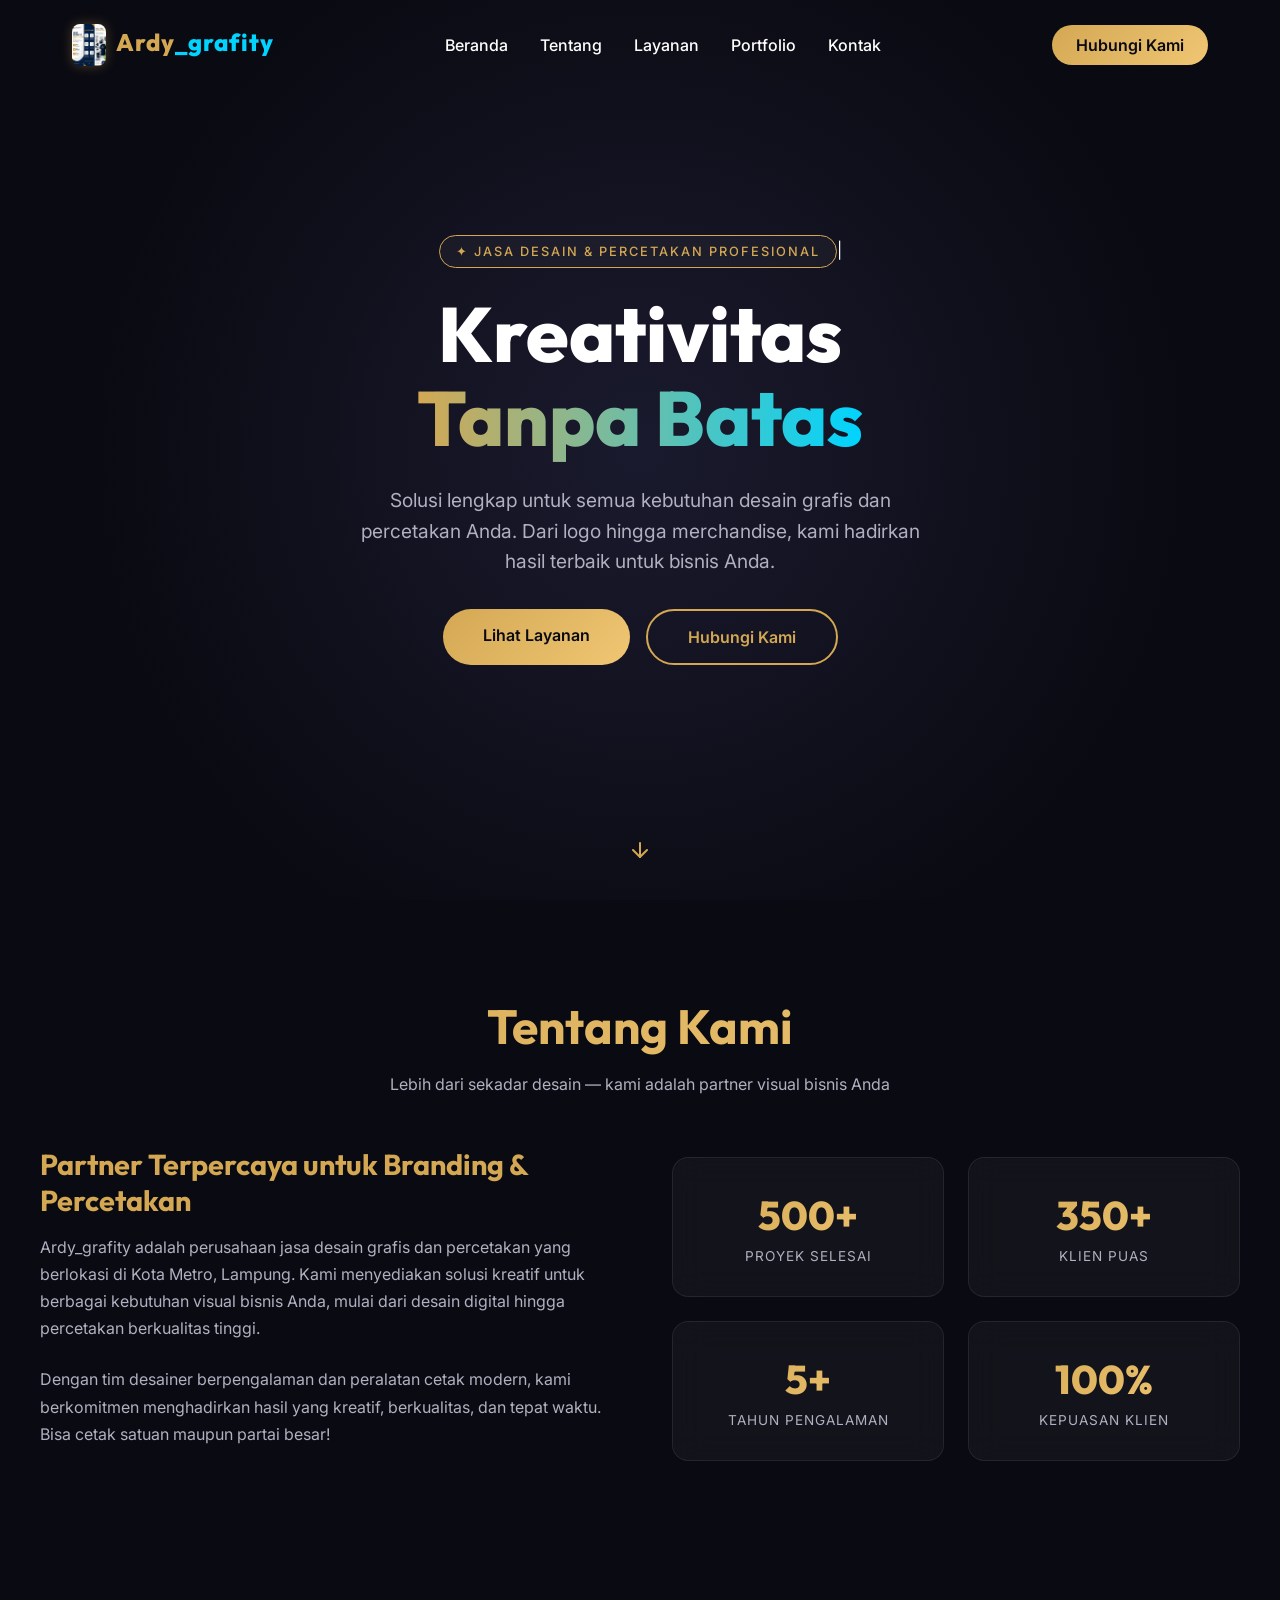
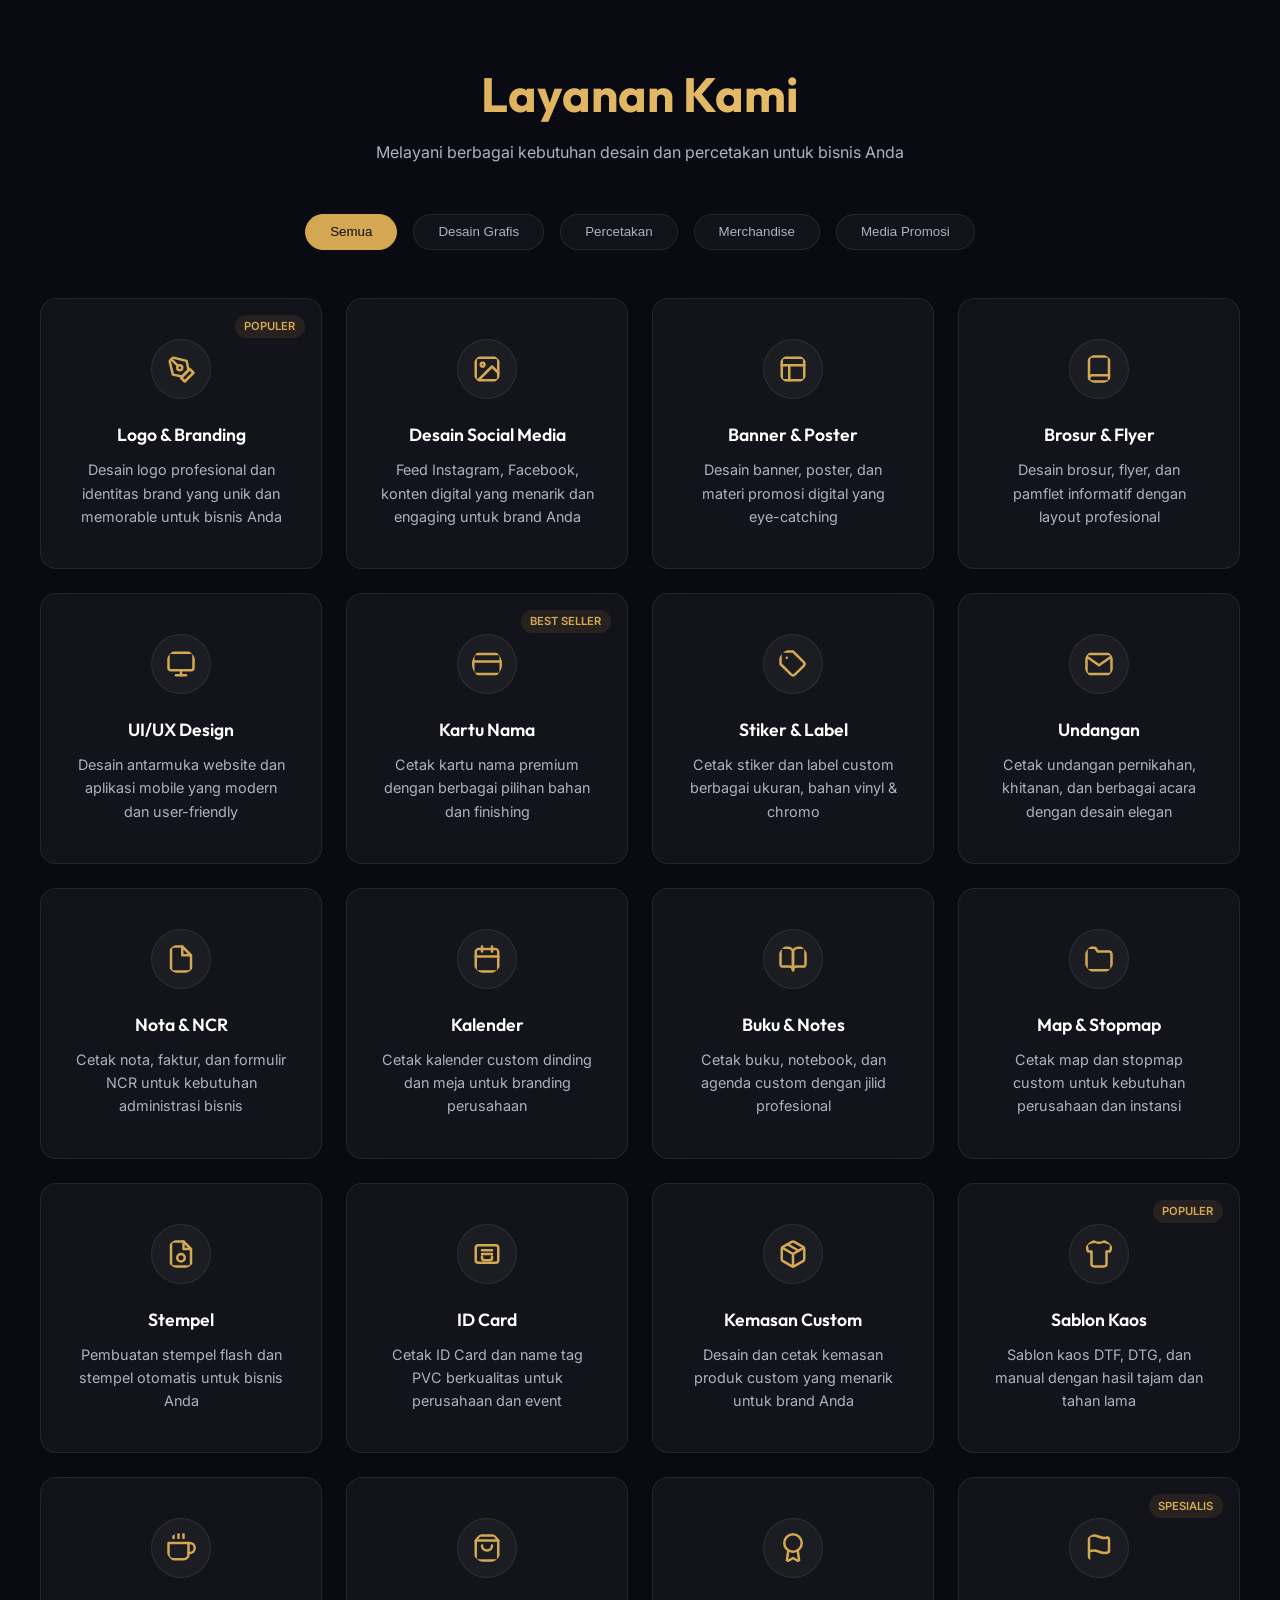
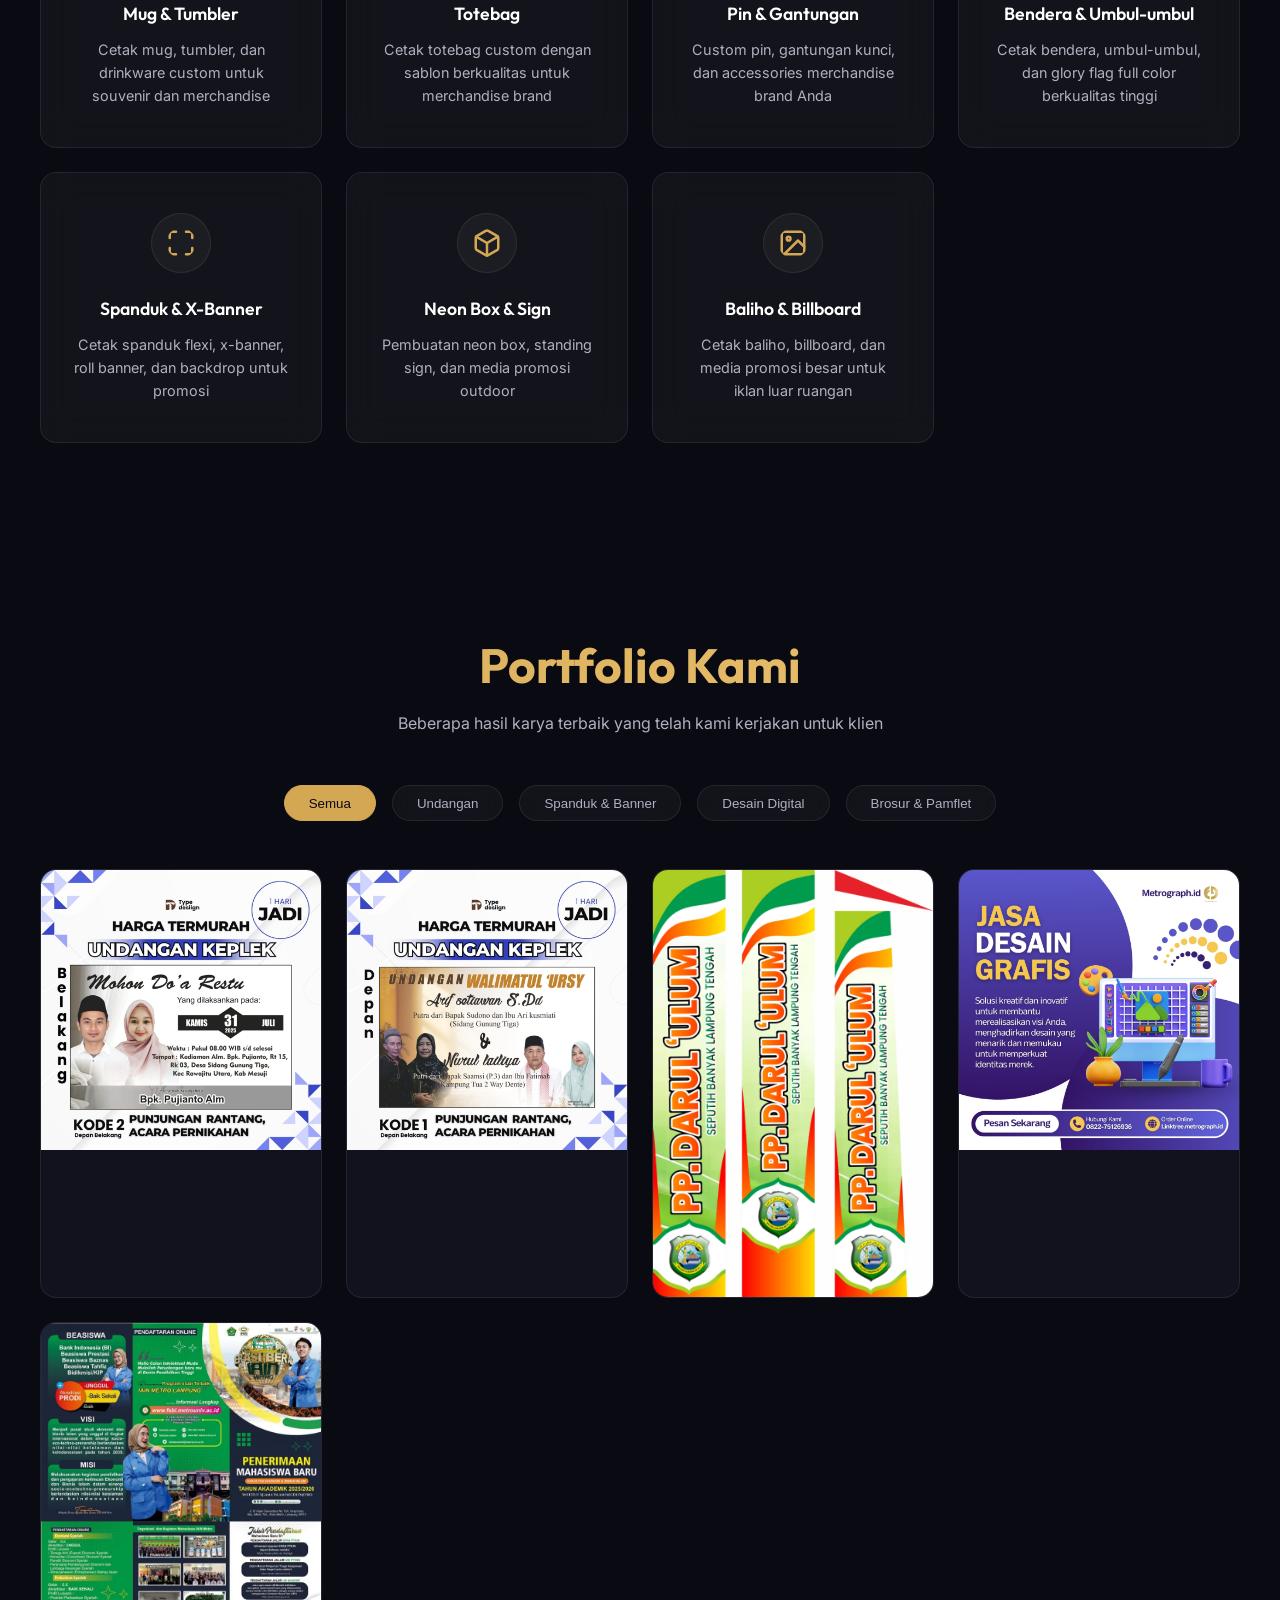
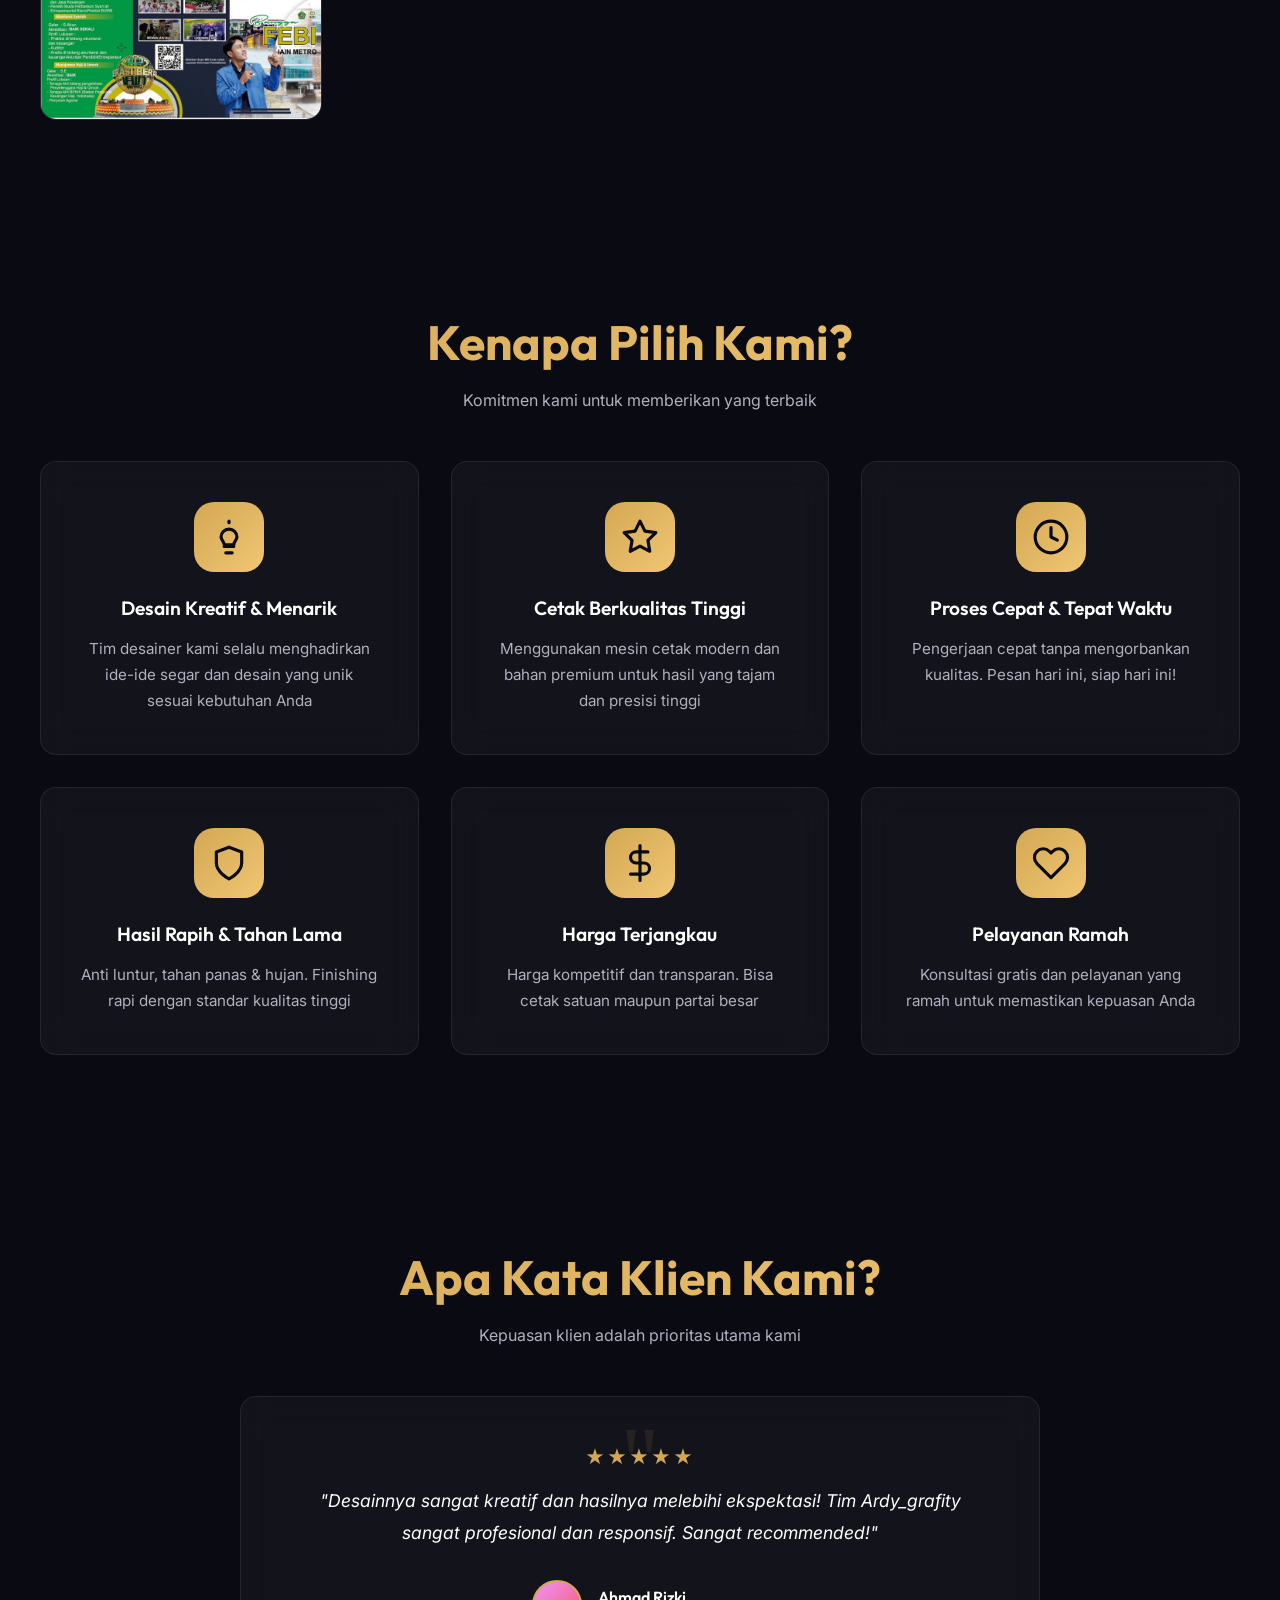
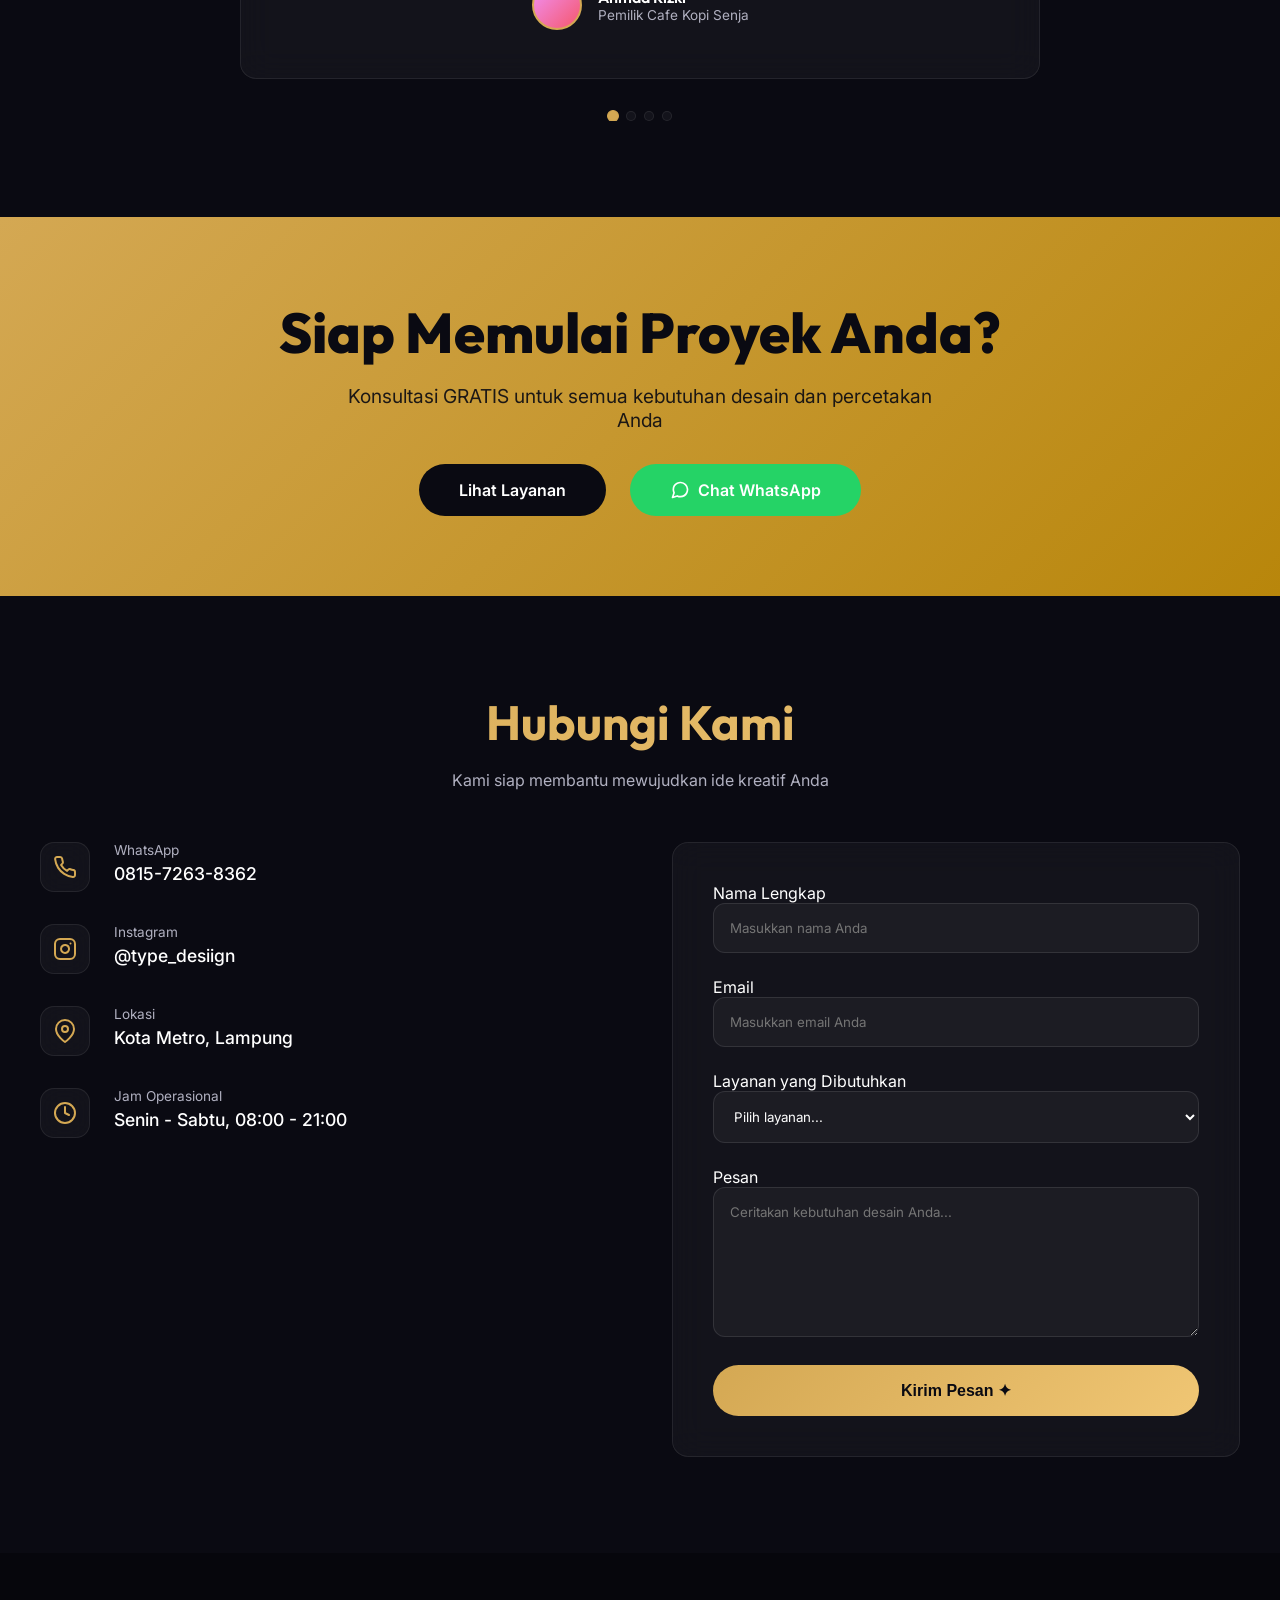
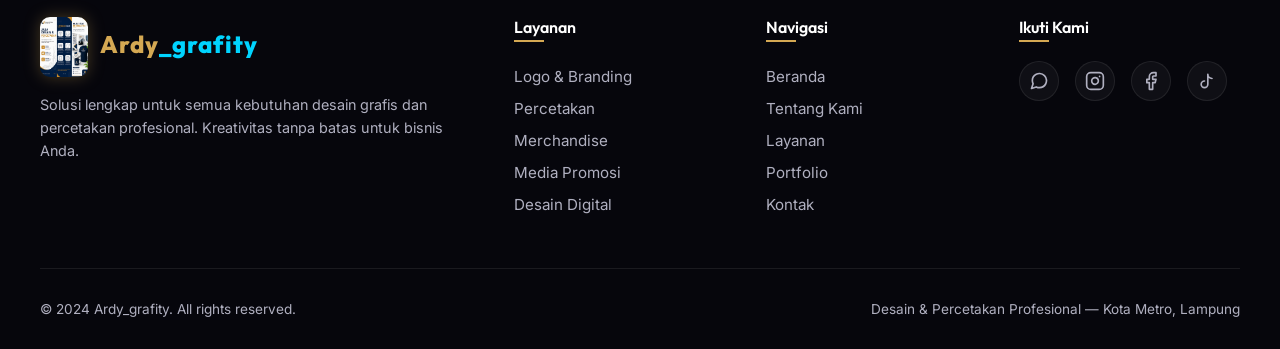
==== commit 294955d3: "Tambah portfolio hasil desain asli - undangan, umbul-umbul, brosur, desain grafis" ====
--- a/index.html
+++ b/index.html
@@ -1,33 +1,40 @@
 <!DOCTYPE html>
 <html lang="id">
+
 <head>
     <meta charset="UTF-8">
     <meta name="viewport" content="width=device-width, initial-scale=1.0">
-    <meta name="description" content="Ardy_grafity menyediakan jasa desain grafis dan percetakan profesional. Logo, branding, banner, stiker, merchandise, dan semua kebutuhan branding Anda.">
-    
+    <meta name="description"
+        content="Ardy_grafity menyediakan jasa desain grafis dan percetakan profesional. Logo, branding, banner, stiker, merchandise, dan semua kebutuhan branding Anda.">
+
     <!-- Open Graph Tags -->
     <meta property="og:title" content="Ardy_grafity — Jasa Desain & Percetakan Profesional">
-    <meta property="og:description" content="Ardy_grafity menyediakan jasa desain grafis dan percetakan profesional. Logo, branding, banner, stiker, merchandise, dan semua kebutuhan branding Anda.">
+    <meta property="og:description"
+        content="Ardy_grafity menyediakan jasa desain grafis dan percetakan profesional. Logo, branding, banner, stiker, merchandise, dan semua kebutuhan branding Anda.">
     <meta property="og:type" content="website">
-    
+
     <title>Ardy_grafity — Jasa Desain & Percetakan Profesional</title>
-    
-    <!-- Favicon (Fallback to a basic SVG) -->
-    <link rel="icon" type="image/svg+xml" href="data:image/svg+xml,<svg xmlns='http://www.w3.org/2000/svg' viewBox='0 0 100 100'><text y='.9em' font-size='90'>✦</text></svg>">
-    
+
+    <!-- Favicon -->
+    <link rel="icon" type="image/jpeg" href="logo.jpg">
+
     <!-- Google Fonts -->
     <link rel="preconnect" href="https://fonts.googleapis.com">
     <link rel="preconnect" href="https://fonts.gstatic.com" crossorigin>
-    <link href="https://fonts.googleapis.com/css2?family=Inter:wght@300;400;500&family=Outfit:wght@400;600;700;800&display=swap" rel="stylesheet">
-    
+    <link
+        href="https://fonts.googleapis.com/css2?family=Inter:wght@300;400;500&family=Outfit:wght@400;600;700;800&display=swap"
+        rel="stylesheet">
+
     <!-- CSS -->
     <link rel="stylesheet" href="style.css">
 </head>
+
 <body class="dark-theme">
     <!-- Navbar -->
     <nav id="navbar" class="navbar">
         <div class="nav-container">
-            <a href="#" class="nav-logo">Ardy<span>_grafity</span></a>
+            <a href="#" class="nav-logo"><img src="logo.jpg" alt="Type_design Arrdiianto Logo"
+                    class="nav-logo-img">Ardy<span>_grafity</span></a>
             <ul class="nav-links">
                 <li><a href="#hero" class="nav-link">Beranda</a></li>
                 <li><a href="#about" class="nav-link">Tentang</a></li>
@@ -35,7 +42,8 @@
                 <li><a href="#portfolio" class="nav-link">Portfolio</a></li>
                 <li><a href="#contact" class="nav-link">Kontak</a></li>
             </ul>
-            <a href="https://wa.me/6281572638362" class="nav-cta" target="_blank" rel="noopener noreferrer">Hubungi Kami</a>
+            <a href="https://wa.me/6281572638362" class="nav-cta" target="_blank" rel="noopener noreferrer">Hubungi
+                Kami</a>
             <button class="hamburger" aria-label="Menu">
                 <span></span>
                 <span></span>
@@ -50,14 +58,17 @@
         <div class="hero-content">
             <div class="hero-badge">✦ Jasa Desain & Percetakan Profesional</div>
             <h1 class="hero-title">Kreativitas<br><span class="highlight">Tanpa Batas</span></h1>
-            <p class="hero-subtitle">Solusi lengkap untuk semua kebutuhan desain grafis dan percetakan Anda. Dari logo hingga merchandise, kami hadirkan hasil terbaik untuk bisnis Anda.</p>
+            <p class="hero-subtitle">Solusi lengkap untuk semua kebutuhan desain grafis dan percetakan Anda. Dari logo
+                hingga merchandise, kami hadirkan hasil terbaik untuk bisnis Anda.</p>
             <div class="hero-buttons">
                 <a href="#services" class="btn-primary">Lihat Layanan</a>
-                <a href="https://wa.me/6281572638362" class="btn-secondary" target="_blank" rel="noopener noreferrer">Hubungi Kami</a>
+                <a href="https://wa.me/6281572638362" class="btn-secondary" target="_blank"
+                    rel="noopener noreferrer">Hubungi Kami</a>
             </div>
         </div>
         <div class="scroll-indicator">
-            <svg xmlns="http://www.w3.org/2000/svg" viewBox="0 0 24 24" stroke="currentColor" fill="none" stroke-width="2" stroke-linecap="round" stroke-linejoin="round">
+            <svg xmlns="http://www.w3.org/2000/svg" viewBox="0 0 24 24" stroke="currentColor" fill="none"
+                stroke-width="2" stroke-linecap="round" stroke-linejoin="round">
                 <line x1="12" y1="5" x2="12" y2="19"></line>
                 <polyline points="19 12 12 19 5 12"></polyline>
             </svg>
@@ -68,14 +79,17 @@
     <section id="about">
         <h2 class="section-title">Tentang <span class="highlight">Kami</span></h2>
         <p class="section-subtitle">Lebih dari sekadar desain — kami adalah partner visual bisnis Anda</p>
-        
+
         <div class="about-grid">
             <div class="about-text">
                 <h3>Partner Terpercaya untuk Branding & Percetakan</h3>
-                <p>Ardy_grafity adalah perusahaan jasa desain grafis dan percetakan yang berlokasi di Kota Metro, Lampung. Kami menyediakan solusi kreatif untuk berbagai kebutuhan visual bisnis Anda, mulai dari desain digital hingga percetakan berkualitas tinggi.</p>
-                <p>Dengan tim desainer berpengalaman dan peralatan cetak modern, kami berkomitmen menghadirkan hasil yang kreatif, berkualitas, dan tepat waktu. Bisa cetak satuan maupun partai besar!</p>
-            </div>
-            
+                <p>Ardy_grafity adalah perusahaan jasa desain grafis dan percetakan yang berlokasi di Kota Metro,
+                    Lampung. Kami menyediakan solusi kreatif untuk berbagai kebutuhan visual bisnis Anda, mulai dari
+                    desain digital hingga percetakan berkualitas tinggi.</p>
+                <p>Dengan tim desainer berpengalaman dan peralatan cetak modern, kami berkomitmen menghadirkan hasil
+                    yang kreatif, berkualitas, dan tepat waktu. Bisa cetak satuan maupun partai besar!</p>
+            </div>
+
             <div class="stats-grid">
                 <div class="stat-card reveal">
                     <div class="stat-number" data-target="500">0+</div>
@@ -101,7 +115,7 @@
     <section id="services">
         <h2 class="section-title">Layanan <span class="highlight">Kami</span></h2>
         <p class="section-subtitle">Melayani berbagai kebutuhan desain dan percetakan untuk bisnis Anda</p>
-        
+
         <div class="services-categories">
             <button class="category-btn active" data-category="all">Semua</button>
             <button class="category-btn" data-category="desain">Desain Grafis</button>
@@ -114,7 +128,8 @@
             <!-- Desain -->
             <div class="service-card" data-category="desain">
                 <div class="service-tag">Populer</div>
-                <svg class="service-icon" xmlns="http://www.w3.org/2000/svg" viewBox="0 0 24 24" stroke="currentColor" fill="none" stroke-width="2" stroke-linecap="round" stroke-linejoin="round">
+                <svg class="service-icon" xmlns="http://www.w3.org/2000/svg" viewBox="0 0 24 24" stroke="currentColor"
+                    fill="none" stroke-width="2" stroke-linecap="round" stroke-linejoin="round">
                     <path d="M12 19l7-7 3 3-7 7-3-3z"></path>
                     <path d="M18 13l-1.5-7.5L2 2l3.5 14.5L13 18l5-5z"></path>
                     <path d="M2 2l7.586 7.586"></path>
@@ -123,9 +138,10 @@
                 <h3>Logo & Branding</h3>
                 <p>Desain logo profesional dan identitas brand yang unik dan memorable untuk bisnis Anda</p>
             </div>
-            
+
             <div class="service-card" data-category="desain">
-                <svg class="service-icon" xmlns="http://www.w3.org/2000/svg" viewBox="0 0 24 24" stroke="currentColor" fill="none" stroke-width="2" stroke-linecap="round" stroke-linejoin="round">
+                <svg class="service-icon" xmlns="http://www.w3.org/2000/svg" viewBox="0 0 24 24" stroke="currentColor"
+                    fill="none" stroke-width="2" stroke-linecap="round" stroke-linejoin="round">
                     <rect x="3" y="3" width="18" height="18" rx="2" ry="2"></rect>
                     <circle cx="8.5" cy="8.5" r="1.5"></circle>
                     <polyline points="21 15 16 10 5 21"></polyline>
@@ -133,9 +149,10 @@
                 <h3>Desain Social Media</h3>
                 <p>Feed Instagram, Facebook, konten digital yang menarik dan engaging untuk brand Anda</p>
             </div>
-            
+
             <div class="service-card" data-category="desain">
-                <svg class="service-icon" xmlns="http://www.w3.org/2000/svg" viewBox="0 0 24 24" stroke="currentColor" fill="none" stroke-width="2" stroke-linecap="round" stroke-linejoin="round">
+                <svg class="service-icon" xmlns="http://www.w3.org/2000/svg" viewBox="0 0 24 24" stroke="currentColor"
+                    fill="none" stroke-width="2" stroke-linecap="round" stroke-linejoin="round">
                     <rect x="3" y="3" width="18" height="18" rx="2" ry="2"></rect>
                     <line x1="3" y1="9" x2="21" y2="9"></line>
                     <line x1="9" y1="21" x2="9" y2="9"></line>
@@ -143,18 +160,20 @@
                 <h3>Banner & Poster</h3>
                 <p>Desain banner, poster, dan materi promosi digital yang eye-catching</p>
             </div>
-            
+
             <div class="service-card" data-category="desain">
-                <svg class="service-icon" xmlns="http://www.w3.org/2000/svg" viewBox="0 0 24 24" stroke="currentColor" fill="none" stroke-width="2" stroke-linecap="round" stroke-linejoin="round">
+                <svg class="service-icon" xmlns="http://www.w3.org/2000/svg" viewBox="0 0 24 24" stroke="currentColor"
+                    fill="none" stroke-width="2" stroke-linecap="round" stroke-linejoin="round">
                     <path d="M4 19.5A2.5 2.5 0 0 1 6.5 17H20"></path>
                     <path d="M6.5 2H20v20H6.5A2.5 2.5 0 0 1 4 19.5v-15A2.5 2.5 0 0 1 6.5 2z"></path>
                 </svg>
                 <h3>Brosur & Flyer</h3>
                 <p>Desain brosur, flyer, dan pamflet informatif dengan layout profesional</p>
             </div>
-            
+
             <div class="service-card" data-category="desain">
-                <svg class="service-icon" xmlns="http://www.w3.org/2000/svg" viewBox="0 0 24 24" stroke="currentColor" fill="none" stroke-width="2" stroke-linecap="round" stroke-linejoin="round">
+                <svg class="service-icon" xmlns="http://www.w3.org/2000/svg" viewBox="0 0 24 24" stroke="currentColor"
+                    fill="none" stroke-width="2" stroke-linecap="round" stroke-linejoin="round">
                     <rect x="2" y="3" width="20" height="14" rx="2" ry="2"></rect>
                     <line x1="8" y1="21" x2="16" y2="21"></line>
                     <line x1="12" y1="17" x2="12" y2="21"></line>
@@ -166,43 +185,48 @@
             <!-- Cetak -->
             <div class="service-card" data-category="cetak">
                 <div class="service-tag">Best Seller</div>
-                <svg class="service-icon" xmlns="http://www.w3.org/2000/svg" viewBox="0 0 24 24" stroke="currentColor" fill="none" stroke-width="2" stroke-linecap="round" stroke-linejoin="round">
+                <svg class="service-icon" xmlns="http://www.w3.org/2000/svg" viewBox="0 0 24 24" stroke="currentColor"
+                    fill="none" stroke-width="2" stroke-linecap="round" stroke-linejoin="round">
                     <rect x="1" y="4" width="22" height="16" rx="2" ry="2"></rect>
                     <line x1="1" y1="10" x2="23" y2="10"></line>
                 </svg>
                 <h3>Kartu Nama</h3>
                 <p>Cetak kartu nama premium dengan berbagai pilihan bahan dan finishing</p>
             </div>
-            
-            <div class="service-card" data-category="cetak">
-                <svg class="service-icon" xmlns="http://www.w3.org/2000/svg" viewBox="0 0 24 24" stroke="currentColor" fill="none" stroke-width="2" stroke-linecap="round" stroke-linejoin="round">
+
+            <div class="service-card" data-category="cetak">
+                <svg class="service-icon" xmlns="http://www.w3.org/2000/svg" viewBox="0 0 24 24" stroke="currentColor"
+                    fill="none" stroke-width="2" stroke-linecap="round" stroke-linejoin="round">
                     <path d="M20.59 13.41l-7.17 7.17a2 2 0 0 1-2.83 0L2 12V2h10l8.59 8.59a2 2 0 0 1 0 2.82z"></path>
                     <line x1="7" y1="7" x2="7.01" y2="7"></line>
                 </svg>
                 <h3>Stiker & Label</h3>
                 <p>Cetak stiker dan label custom berbagai ukuran, bahan vinyl & chromo</p>
             </div>
-            
-            <div class="service-card" data-category="cetak">
-                <svg class="service-icon" xmlns="http://www.w3.org/2000/svg" viewBox="0 0 24 24" stroke="currentColor" fill="none" stroke-width="2" stroke-linecap="round" stroke-linejoin="round">
+
+            <div class="service-card" data-category="cetak">
+                <svg class="service-icon" xmlns="http://www.w3.org/2000/svg" viewBox="0 0 24 24" stroke="currentColor"
+                    fill="none" stroke-width="2" stroke-linecap="round" stroke-linejoin="round">
                     <path d="M4 4h16c1.1 0 2 .9 2 2v12c0 1.1-.9 2-2 2H4c-1.1 0-2-.9-2-2V6c0-1.1.9-2 2-2z"></path>
                     <polyline points="22,6 12,13 2,6"></polyline>
                 </svg>
                 <h3>Undangan</h3>
                 <p>Cetak undangan pernikahan, khitanan, dan berbagai acara dengan desain elegan</p>
             </div>
-            
-            <div class="service-card" data-category="cetak">
-                <svg class="service-icon" xmlns="http://www.w3.org/2000/svg" viewBox="0 0 24 24" stroke="currentColor" fill="none" stroke-width="2" stroke-linecap="round" stroke-linejoin="round">
+
+            <div class="service-card" data-category="cetak">
+                <svg class="service-icon" xmlns="http://www.w3.org/2000/svg" viewBox="0 0 24 24" stroke="currentColor"
+                    fill="none" stroke-width="2" stroke-linecap="round" stroke-linejoin="round">
                     <path d="M13 2H6a2 2 0 0 0-2 2v16a2 2 0 0 0 2 2h12a2 2 0 0 0 2-2V9z"></path>
                     <polyline points="13 2 13 9 20 9"></polyline>
                 </svg>
                 <h3>Nota & NCR</h3>
                 <p>Cetak nota, faktur, dan formulir NCR untuk kebutuhan administrasi bisnis</p>
             </div>
-            
-            <div class="service-card" data-category="cetak">
-                <svg class="service-icon" xmlns="http://www.w3.org/2000/svg" viewBox="0 0 24 24" stroke="currentColor" fill="none" stroke-width="2" stroke-linecap="round" stroke-linejoin="round">
+
+            <div class="service-card" data-category="cetak">
+                <svg class="service-icon" xmlns="http://www.w3.org/2000/svg" viewBox="0 0 24 24" stroke="currentColor"
+                    fill="none" stroke-width="2" stroke-linecap="round" stroke-linejoin="round">
                     <rect x="3" y="4" width="18" height="18" rx="2" ry="2"></rect>
                     <line x1="16" y1="2" x2="16" y2="6"></line>
                     <line x1="8" y1="2" x2="8" y2="6"></line>
@@ -211,26 +235,29 @@
                 <h3>Kalender</h3>
                 <p>Cetak kalender custom dinding dan meja untuk branding perusahaan</p>
             </div>
-            
-            <div class="service-card" data-category="cetak">
-                <svg class="service-icon" xmlns="http://www.w3.org/2000/svg" viewBox="0 0 24 24" stroke="currentColor" fill="none" stroke-width="2" stroke-linecap="round" stroke-linejoin="round">
+
+            <div class="service-card" data-category="cetak">
+                <svg class="service-icon" xmlns="http://www.w3.org/2000/svg" viewBox="0 0 24 24" stroke="currentColor"
+                    fill="none" stroke-width="2" stroke-linecap="round" stroke-linejoin="round">
                     <path d="M2 3h6a4 4 0 0 1 4 4v14a3 3 0 0 0-3-3H2z"></path>
                     <path d="M22 3h-6a4 4 0 0 0-4 4v14a3 3 0 0 1 3-3h7z"></path>
                 </svg>
                 <h3>Buku & Notes</h3>
                 <p>Cetak buku, notebook, dan agenda custom dengan jilid profesional</p>
             </div>
-            
-            <div class="service-card" data-category="cetak">
-                <svg class="service-icon" xmlns="http://www.w3.org/2000/svg" viewBox="0 0 24 24" stroke="currentColor" fill="none" stroke-width="2" stroke-linecap="round" stroke-linejoin="round">
+
+            <div class="service-card" data-category="cetak">
+                <svg class="service-icon" xmlns="http://www.w3.org/2000/svg" viewBox="0 0 24 24" stroke="currentColor"
+                    fill="none" stroke-width="2" stroke-linecap="round" stroke-linejoin="round">
                     <path d="M22 19a2 2 0 0 1-2 2H4a2 2 0 0 1-2-2V5a2 2 0 0 1 2-2h5l2 3h9a2 2 0 0 1 2 2z"></path>
                 </svg>
                 <h3>Map & Stopmap</h3>
                 <p>Cetak map dan stopmap custom untuk kebutuhan perusahaan dan instansi</p>
             </div>
-            
-            <div class="service-card" data-category="cetak">
-                <svg class="service-icon" xmlns="http://www.w3.org/2000/svg" viewBox="0 0 24 24" stroke="currentColor" fill="none" stroke-width="2" stroke-linecap="round" stroke-linejoin="round">
+
+            <div class="service-card" data-category="cetak">
+                <svg class="service-icon" xmlns="http://www.w3.org/2000/svg" viewBox="0 0 24 24" stroke="currentColor"
+                    fill="none" stroke-width="2" stroke-linecap="round" stroke-linejoin="round">
                     <path d="M14 2H6a2 2 0 0 0-2 2v16a2 2 0 0 0 2 2h12a2 2 0 0 0 2-2V8z"></path>
                     <polyline points="14 2 14 8 20 8"></polyline>
                     <circle cx="12" cy="15" r="3"></circle>
@@ -238,9 +265,10 @@
                 <h3>Stempel</h3>
                 <p>Pembuatan stempel flash dan stempel otomatis untuk bisnis Anda</p>
             </div>
-            
-            <div class="service-card" data-category="cetak">
-                <svg class="service-icon" xmlns="http://www.w3.org/2000/svg" viewBox="0 0 24 24" stroke="currentColor" fill="none" stroke-width="2" stroke-linecap="round" stroke-linejoin="round">
+
+            <div class="service-card" data-category="cetak">
+                <svg class="service-icon" xmlns="http://www.w3.org/2000/svg" viewBox="0 0 24 24" stroke="currentColor"
+                    fill="none" stroke-width="2" stroke-linecap="round" stroke-linejoin="round">
                     <path d="M3 7v10a2 2 0 0 0 2 2h14a2 2 0 0 0 2-2V7a2 2 0 0 0-2-2H5a2 2 0 0 0-2 2z"></path>
                     <path d="M16 14v1a2 2 0 0 1-2 2H10a2 2 0 0 1-2-2v-1"></path>
                     <path d="M8 9h8"></path>
@@ -249,11 +277,14 @@
                 <h3>ID Card</h3>
                 <p>Cetak ID Card dan name tag PVC berkualitas untuk perusahaan dan event</p>
             </div>
-            
-            <div class="service-card" data-category="cetak">
-                <svg class="service-icon" xmlns="http://www.w3.org/2000/svg" viewBox="0 0 24 24" stroke="currentColor" fill="none" stroke-width="2" stroke-linecap="round" stroke-linejoin="round">
+
+            <div class="service-card" data-category="cetak">
+                <svg class="service-icon" xmlns="http://www.w3.org/2000/svg" viewBox="0 0 24 24" stroke="currentColor"
+                    fill="none" stroke-width="2" stroke-linecap="round" stroke-linejoin="round">
                     <line x1="16.5" y1="9.4" x2="7.5" y2="4.21"></line>
-                    <path d="M21 16V8a2 2 0 0 0-1-1.73l-7-4a2 2 0 0 0-2 0l-7 4A2 2 0 0 0 3 8v8a2 2 0 0 0 1 1.73l7 4a2 2 0 0 0 2 0l7-4A2 2 0 0 0 21 16z"></path>
+                    <path
+                        d="M21 16V8a2 2 0 0 0-1-1.73l-7-4a2 2 0 0 0-2 0l-7 4A2 2 0 0 0 3 8v8a2 2 0 0 0 1 1.73l7 4a2 2 0 0 0 2 0l7-4A2 2 0 0 0 21 16z">
+                    </path>
                     <polyline points="3.27 6.96 12 12.01 20.73 6.96"></polyline>
                     <line x1="12" y1="22.08" x2="12" y2="12"></line>
                 </svg>
@@ -264,15 +295,19 @@
             <!-- Merch -->
             <div class="service-card" data-category="merch">
                 <div class="service-tag">Populer</div>
-                <svg class="service-icon" xmlns="http://www.w3.org/2000/svg" viewBox="0 0 24 24" stroke="currentColor" fill="none" stroke-width="2" stroke-linecap="round" stroke-linejoin="round">
-                    <path d="M20.38 3.46L16 2a8.5 8.5 0 0 1-8 0L3.62 3.46a2 2 0 0 0-1.34 2.23l.58 3.47a1 1 0 0 0 .99.84H6v10c0 1.1.9 2 2 2h8a2 2 0 0 0 2-2V10h2.15a1 1 0 0 0 .99-.84l.58-3.47a2 2 0 0 0-1.34-2.23z"></path>
+                <svg class="service-icon" xmlns="http://www.w3.org/2000/svg" viewBox="0 0 24 24" stroke="currentColor"
+                    fill="none" stroke-width="2" stroke-linecap="round" stroke-linejoin="round">
+                    <path
+                        d="M20.38 3.46L16 2a8.5 8.5 0 0 1-8 0L3.62 3.46a2 2 0 0 0-1.34 2.23l.58 3.47a1 1 0 0 0 .99.84H6v10c0 1.1.9 2 2 2h8a2 2 0 0 0 2-2V10h2.15a1 1 0 0 0 .99-.84l.58-3.47a2 2 0 0 0-1.34-2.23z">
+                    </path>
                 </svg>
                 <h3>Sablon Kaos</h3>
                 <p>Sablon kaos DTF, DTG, dan manual dengan hasil tajam dan tahan lama</p>
             </div>
-            
+
             <div class="service-card" data-category="merch">
-                <svg class="service-icon" xmlns="http://www.w3.org/2000/svg" viewBox="0 0 24 24" stroke="currentColor" fill="none" stroke-width="2" stroke-linecap="round" stroke-linejoin="round">
+                <svg class="service-icon" xmlns="http://www.w3.org/2000/svg" viewBox="0 0 24 24" stroke="currentColor"
+                    fill="none" stroke-width="2" stroke-linecap="round" stroke-linejoin="round">
                     <path d="M18 8h1a4 4 0 0 1 0 8h-1"></path>
                     <path d="M2 8h16v9a4 4 0 0 1-4 4H6a4 4 0 0 1-4-4V8z"></path>
                     <line x1="6" y1="1" x2="6" y2="4"></line>
@@ -282,9 +317,10 @@
                 <h3>Mug & Tumbler</h3>
                 <p>Cetak mug, tumbler, dan drinkware custom untuk souvenir dan merchandise</p>
             </div>
-            
+
             <div class="service-card" data-category="merch">
-                <svg class="service-icon" xmlns="http://www.w3.org/2000/svg" viewBox="0 0 24 24" stroke="currentColor" fill="none" stroke-width="2" stroke-linecap="round" stroke-linejoin="round">
+                <svg class="service-icon" xmlns="http://www.w3.org/2000/svg" viewBox="0 0 24 24" stroke="currentColor"
+                    fill="none" stroke-width="2" stroke-linecap="round" stroke-linejoin="round">
                     <path d="M6 2L3 6v14a2 2 0 0 0 2 2h14a2 2 0 0 0 2-2V6l-3-4z"></path>
                     <line x1="3" y1="6" x2="21" y2="6"></line>
                     <path d="M16 10a4 4 0 0 1-8 0"></path>
@@ -292,9 +328,10 @@
                 <h3>Totebag</h3>
                 <p>Cetak totebag custom dengan sablon berkualitas untuk merchandise brand</p>
             </div>
-            
+
             <div class="service-card" data-category="merch">
-                <svg class="service-icon" xmlns="http://www.w3.org/2000/svg" viewBox="0 0 24 24" stroke="currentColor" fill="none" stroke-width="2" stroke-linecap="round" stroke-linejoin="round">
+                <svg class="service-icon" xmlns="http://www.w3.org/2000/svg" viewBox="0 0 24 24" stroke="currentColor"
+                    fill="none" stroke-width="2" stroke-linecap="round" stroke-linejoin="round">
                     <circle cx="12" cy="8" r="7"></circle>
                     <polyline points="8.21 13.89 7 23 12 20 17 23 15.79 13.88"></polyline>
                 </svg>
@@ -305,34 +342,42 @@
             <!-- Promo -->
             <div class="service-card" data-category="promo">
                 <div class="service-tag">Spesialis</div>
-                <svg class="service-icon" xmlns="http://www.w3.org/2000/svg" viewBox="0 0 24 24" stroke="currentColor" fill="none" stroke-width="2" stroke-linecap="round" stroke-linejoin="round">
+                <svg class="service-icon" xmlns="http://www.w3.org/2000/svg" viewBox="0 0 24 24" stroke="currentColor"
+                    fill="none" stroke-width="2" stroke-linecap="round" stroke-linejoin="round">
                     <path d="M4 15s1-1 4-1 5 2 8 2 4-1 4-1V3s-1 1-4 1-5-2-8-2-4 1-4 1z"></path>
                     <line x1="4" y1="22" x2="4" y2="15"></line>
                 </svg>
                 <h3>Bendera & Umbul-umbul</h3>
                 <p>Cetak bendera, umbul-umbul, dan glory flag full color berkualitas tinggi</p>
             </div>
-            
+
             <div class="service-card" data-category="promo">
-                <svg class="service-icon" xmlns="http://www.w3.org/2000/svg" viewBox="0 0 24 24" stroke="currentColor" fill="none" stroke-width="2" stroke-linecap="round" stroke-linejoin="round">
-                    <path d="M8 3H5a2 2 0 0 0-2 2v3m18 0V5a2 2 0 0 0-2-2h-3m0 18h3a2 2 0 0 0 2-2v-3M3 16v3a2 2 0 0 0 2 2h3"></path>
+                <svg class="service-icon" xmlns="http://www.w3.org/2000/svg" viewBox="0 0 24 24" stroke="currentColor"
+                    fill="none" stroke-width="2" stroke-linecap="round" stroke-linejoin="round">
+                    <path
+                        d="M8 3H5a2 2 0 0 0-2 2v3m18 0V5a2 2 0 0 0-2-2h-3m0 18h3a2 2 0 0 0 2-2v-3M3 16v3a2 2 0 0 0 2 2h3">
+                    </path>
                 </svg>
                 <h3>Spanduk & X-Banner</h3>
                 <p>Cetak spanduk flexi, x-banner, roll banner, dan backdrop untuk promosi</p>
             </div>
-            
+
             <div class="service-card" data-category="promo">
-                <svg class="service-icon" xmlns="http://www.w3.org/2000/svg" viewBox="0 0 24 24" stroke="currentColor" fill="none" stroke-width="2" stroke-linecap="round" stroke-linejoin="round">
-                    <path d="M21 16V8a2 2 0 0 0-1-1.73l-7-4a2 2 0 0 0-2 0l-7 4A2 2 0 0 0 3 8v8a2 2 0 0 0 1 1.73l7 4a2 2 0 0 0 2 0l7-4A2 2 0 0 0 21 16z"></path>
+                <svg class="service-icon" xmlns="http://www.w3.org/2000/svg" viewBox="0 0 24 24" stroke="currentColor"
+                    fill="none" stroke-width="2" stroke-linecap="round" stroke-linejoin="round">
+                    <path
+                        d="M21 16V8a2 2 0 0 0-1-1.73l-7-4a2 2 0 0 0-2 0l-7 4A2 2 0 0 0 3 8v8a2 2 0 0 0 1 1.73l7 4a2 2 0 0 0 2 0l7-4A2 2 0 0 0 21 16z">
+                    </path>
                     <polyline points="3.27 6.96 12 12.01 20.73 6.96"></polyline>
                     <line x1="12" y1="22.08" x2="12" y2="12"></line>
                 </svg>
                 <h3>Neon Box & Sign</h3>
                 <p>Pembuatan neon box, standing sign, dan media promosi outdoor</p>
             </div>
-            
+
             <div class="service-card" data-category="promo">
-                <svg class="service-icon" xmlns="http://www.w3.org/2000/svg" viewBox="0 0 24 24" stroke="currentColor" fill="none" stroke-width="2" stroke-linecap="round" stroke-linejoin="round">
+                <svg class="service-icon" xmlns="http://www.w3.org/2000/svg" viewBox="0 0 24 24" stroke="currentColor"
+                    fill="none" stroke-width="2" stroke-linecap="round" stroke-linejoin="round">
                     <rect x="3" y="3" width="18" height="18" rx="2" ry="2"></rect>
                     <circle cx="8.5" cy="8.5" r="1.5"></circle>
                     <polyline points="21 15 16 10 5 21"></polyline>
@@ -346,87 +391,59 @@
     <!-- Portfolio -->
     <section id="portfolio">
         <h2 class="section-title">Portfolio <span class="highlight">Kami</span></h2>
-        <p class="section-subtitle">Beberapa hasil karya terbaik yang telah kami kerjakan</p>
-        
+        <p class="section-subtitle">Beberapa hasil karya terbaik yang telah kami kerjakan untuk klien</p>
+
         <div class="portfolio-filters">
             <button class="filter-btn active" data-filter="all">Semua</button>
-            <button class="filter-btn" data-filter="logo">Logo</button>
-            <button class="filter-btn" data-filter="social">Social Media</button>
-            <button class="filter-btn" data-filter="cetak">Percetakan</button>
-            <button class="filter-btn" data-filter="merch">Merchandise</button>
-            <button class="filter-btn" data-filter="promo">Media Promosi</button>
+            <button class="filter-btn" data-filter="undangan">Undangan</button>
+            <button class="filter-btn" data-filter="spanduk">Spanduk & Banner</button>
+            <button class="filter-btn" data-filter="digital">Desain Digital</button>
+            <button class="filter-btn" data-filter="brosur">Brosur & Pamflet</button>
         </div>
 
         <div class="portfolio-grid">
-            <div class="portfolio-item" data-category="logo">
-                <img src="[data-uri]" style="background: linear-gradient(135deg, #1a1a2e, #d4a853);" alt="Brand Identity - Coffee Shop">
+            <div class="portfolio-item" data-category="undangan">
+                <img src="images/portfolio/undangan-belakang.png" alt="Undangan Keplek - Sisi Belakang" loading="lazy">
                 <div class="portfolio-overlay">
-                    <h4>Brand Identity - Coffee Shop</h4>
-                    <p>Logo & Branding</p>
-                    <span class="portfolio-tag">Logo</span>
-                </div>
-            </div>
-            
-            <div class="portfolio-item" data-category="social">
-                <img src="[data-uri]" style="background: linear-gradient(135deg, #667eea, #764ba2);" alt="Social Media Campaign">
+                    <h4>Undangan Keplek</h4>
+                    <p>Desain Undangan Pernikahan - Sisi Belakang</p>
+                    <span class="portfolio-tag">Undangan</span>
+                </div>
+            </div>
+
+            <div class="portfolio-item" data-category="undangan">
+                <img src="images/portfolio/undangan-depan.png" alt="Undangan Keplek - Sisi Depan" loading="lazy">
                 <div class="portfolio-overlay">
-                    <h4>Social Media Campaign</h4>
-                    <p>Instagram Feed Design</p>
-                    <span class="portfolio-tag">Social Media</span>
-                </div>
-            </div>
-            
-            <div class="portfolio-item" data-category="cetak">
-                <img src="[data-uri]" style="background: linear-gradient(135deg, #f093fb, #f5576c);" alt="Premium Business Card">
+                    <h4>Undangan Walimatul 'Ursy</h4>
+                    <p>Desain Undangan Pernikahan - Sisi Depan</p>
+                    <span class="portfolio-tag">Undangan</span>
+                </div>
+            </div>
+
+            <div class="portfolio-item" data-category="spanduk">
+                <img src="images/portfolio/umbul-umbul.png" alt="Umbul-umbul PP Darul Ulum" loading="lazy">
                 <div class="portfolio-overlay">
-                    <h4>Premium Business Card</h4>
-                    <p>Kartu Nama Eksklusif</p>
-                    <span class="portfolio-tag">Percetakan</span>
-                </div>
-            </div>
-            
-            <div class="portfolio-item" data-category="merch">
-                <img src="[data-uri]" style="background: linear-gradient(135deg, #4facfe, #00f2fe);" alt="Company Merchandise">
+                    <h4>Umbul-umbul PP. Darul 'Ulum</h4>
+                    <p>Cetak Umbul-umbul Pondok Pesantren</p>
+                    <span class="portfolio-tag">Spanduk & Banner</span>
+                </div>
+            </div>
+
+            <div class="portfolio-item" data-category="digital">
+                <img src="images/portfolio/desain-grafis.png" alt="Poster Jasa Desain Grafis" loading="lazy">
                 <div class="portfolio-overlay">
-                    <h4>Company Merchandise</h4>
-                    <p>Kaos & Totebag Custom</p>
-                    <span class="portfolio-tag">Merchandise</span>
-                </div>
-            </div>
-            
-            <div class="portfolio-item" data-category="promo">
-                <img src="[data-uri]" style="background: linear-gradient(135deg, #43e97b, #38f9d7);" alt="Event Promotion">
+                    <h4>Poster Jasa Desain Grafis</h4>
+                    <p>Desain Konten Promosi Digital</p>
+                    <span class="portfolio-tag">Desain Digital</span>
+                </div>
+            </div>
+
+            <div class="portfolio-item" data-category="brosur">
+                <img src="images/portfolio/brosur-febi.jpg" alt="Brosur FEBI IAIN Metro" loading="lazy">
                 <div class="portfolio-overlay">
-                    <h4>Event Promotion</h4>
-                    <p>Spanduk & X-Banner</p>
-                    <span class="portfolio-tag">Media Promosi</span>
-                </div>
-            </div>
-            
-            <div class="portfolio-item" data-category="logo">
-                <img src="[data-uri]" style="background: linear-gradient(135deg, #fa709a, #fee140);" alt="Restaurant Branding">
-                <div class="portfolio-overlay">
-                    <h4>Restaurant Branding</h4>
-                    <p>Full Brand Identity</p>
-                    <span class="portfolio-tag">Logo</span>
-                </div>
-            </div>
-            
-            <div class="portfolio-item" data-category="cetak">
-                <img src="[data-uri]" style="background: linear-gradient(135deg, #a18cd1, #fbc2eb);" alt="Wedding Invitation">
-                <div class="portfolio-overlay">
-                    <h4>Wedding Invitation</h4>
-                    <p>Undangan Premium</p>
-                    <span class="portfolio-tag">Percetakan</span>
-                </div>
-            </div>
-            
-            <div class="portfolio-item" data-category="social">
-                <img src="[data-uri]" style="background: linear-gradient(135deg, #ffecd2, #fcb69f);" alt="Product Promotion">
-                <div class="portfolio-overlay">
-                    <h4>Product Promotion</h4>
-                    <p>Digital Advertising</p>
-                    <span class="portfolio-tag">Social Media</span>
+                    <h4>Brosur FEBI IAIN Metro</h4>
+                    <p>Desain Brosur Penerimaan Mahasiswa Baru</p>
+                    <span class="portfolio-tag">Brosur</span>
                 </div>
             </div>
         </div>
@@ -436,10 +453,11 @@
     <section id="why-us">
         <h2 class="section-title">Kenapa Pilih <span class="highlight">Kami?</span></h2>
         <p class="section-subtitle">Komitmen kami untuk memberikan yang terbaik</p>
-        
+
         <div class="features-grid">
             <div class="feature-card">
-                <svg class="feature-icon" xmlns="http://www.w3.org/2000/svg" viewBox="0 0 24 24" stroke="currentColor" fill="none" stroke-width="2" stroke-linecap="round" stroke-linejoin="round">
+                <svg class="feature-icon" xmlns="http://www.w3.org/2000/svg" viewBox="0 0 24 24" stroke="currentColor"
+                    fill="none" stroke-width="2" stroke-linecap="round" stroke-linejoin="round">
                     <path d="M9 18h6"></path>
                     <path d="M10 22h4"></path>
                     <path d="M12 2v1"></path>
@@ -448,44 +466,53 @@
                 <h3>Desain Kreatif & Menarik</h3>
                 <p>Tim desainer kami selalu menghadirkan ide-ide segar dan desain yang unik sesuai kebutuhan Anda</p>
             </div>
-            
+
             <div class="feature-card">
-                <svg class="feature-icon" xmlns="http://www.w3.org/2000/svg" viewBox="0 0 24 24" stroke="currentColor" fill="none" stroke-width="2" stroke-linecap="round" stroke-linejoin="round">
-                    <polygon points="12 2 15.09 8.26 22 9.27 17 14.14 18.18 21.02 12 17.77 5.82 21.02 7 14.14 2 9.27 8.91 8.26 12 2"></polygon>
+                <svg class="feature-icon" xmlns="http://www.w3.org/2000/svg" viewBox="0 0 24 24" stroke="currentColor"
+                    fill="none" stroke-width="2" stroke-linecap="round" stroke-linejoin="round">
+                    <polygon
+                        points="12 2 15.09 8.26 22 9.27 17 14.14 18.18 21.02 12 17.77 5.82 21.02 7 14.14 2 9.27 8.91 8.26 12 2">
+                    </polygon>
                 </svg>
                 <h3>Cetak Berkualitas Tinggi</h3>
                 <p>Menggunakan mesin cetak modern dan bahan premium untuk hasil yang tajam dan presisi tinggi</p>
             </div>
-            
+
             <div class="feature-card">
-                <svg class="feature-icon" xmlns="http://www.w3.org/2000/svg" viewBox="0 0 24 24" stroke="currentColor" fill="none" stroke-width="2" stroke-linecap="round" stroke-linejoin="round">
+                <svg class="feature-icon" xmlns="http://www.w3.org/2000/svg" viewBox="0 0 24 24" stroke="currentColor"
+                    fill="none" stroke-width="2" stroke-linecap="round" stroke-linejoin="round">
                     <circle cx="12" cy="12" r="10"></circle>
                     <polyline points="12 6 12 12 16 14"></polyline>
                 </svg>
                 <h3>Proses Cepat & Tepat Waktu</h3>
                 <p>Pengerjaan cepat tanpa mengorbankan kualitas. Pesan hari ini, siap hari ini!</p>
             </div>
-            
+
             <div class="feature-card">
-                <svg class="feature-icon" xmlns="http://www.w3.org/2000/svg" viewBox="0 0 24 24" stroke="currentColor" fill="none" stroke-width="2" stroke-linecap="round" stroke-linejoin="round">
+                <svg class="feature-icon" xmlns="http://www.w3.org/2000/svg" viewBox="0 0 24 24" stroke="currentColor"
+                    fill="none" stroke-width="2" stroke-linecap="round" stroke-linejoin="round">
                     <path d="M12 22s8-4 8-10V5l-8-3-8 3v7c0 6 8 10 8 10z"></path>
                 </svg>
                 <h3>Hasil Rapih & Tahan Lama</h3>
                 <p>Anti luntur, tahan panas & hujan. Finishing rapi dengan standar kualitas tinggi</p>
             </div>
-            
+
             <div class="feature-card">
-                <svg class="feature-icon" xmlns="http://www.w3.org/2000/svg" viewBox="0 0 24 24" stroke="currentColor" fill="none" stroke-width="2" stroke-linecap="round" stroke-linejoin="round">
+                <svg class="feature-icon" xmlns="http://www.w3.org/2000/svg" viewBox="0 0 24 24" stroke="currentColor"
+                    fill="none" stroke-width="2" stroke-linecap="round" stroke-linejoin="round">
                     <line x1="12" y1="1" x2="12" y2="23"></line>
                     <path d="M17 5H9.5a3.5 3.5 0 0 0 0 7h5a3.5 3.5 0 0 1 0 7H6"></path>
                 </svg>
                 <h3>Harga Terjangkau</h3>
                 <p>Harga kompetitif dan transparan. Bisa cetak satuan maupun partai besar</p>
             </div>
-            
+
             <div class="feature-card">
-                <svg class="feature-icon" xmlns="http://www.w3.org/2000/svg" viewBox="0 0 24 24" stroke="currentColor" fill="none" stroke-width="2" stroke-linecap="round" stroke-linejoin="round">
-                    <path d="M20.84 4.61a5.5 5.5 0 0 0-7.78 0L12 5.67l-1.06-1.06a5.5 5.5 0 0 0-7.78 7.78l1.06 1.06L12 21.23l7.78-7.78 1.06-1.06a5.5 5.5 0 0 0 0-7.78z"></path>
+                <svg class="feature-icon" xmlns="http://www.w3.org/2000/svg" viewBox="0 0 24 24" stroke="currentColor"
+                    fill="none" stroke-width="2" stroke-linecap="round" stroke-linejoin="round">
+                    <path
+                        d="M20.84 4.61a5.5 5.5 0 0 0-7.78 0L12 5.67l-1.06-1.06a5.5 5.5 0 0 0-7.78 7.78l1.06 1.06L12 21.23l7.78-7.78 1.06-1.06a5.5 5.5 0 0 0 0-7.78z">
+                    </path>
                 </svg>
                 <h3>Pelayanan Ramah</h3>
                 <p>Konsultasi gratis dan pelayanan yang ramah untuk memastikan kepuasan Anda</p>
@@ -497,12 +524,13 @@
     <section id="testimonials">
         <h2 class="section-title">Apa Kata <span class="highlight">Klien Kami?</span></h2>
         <p class="section-subtitle">Kepuasan klien adalah prioritas utama kami</p>
-        
+
         <div class="testimonial-slider">
             <div class="testimonial-track">
                 <div class="testimonial-card">
                     <div class="stars">★★★★★</div>
-                    <p class="testimonial-text">"Desainnya sangat kreatif dan hasilnya melebihi ekspektasi! Tim Ardy_grafity sangat profesional dan responsif. Sangat recommended!"</p>
+                    <p class="testimonial-text">"Desainnya sangat kreatif dan hasilnya melebihi ekspektasi! Tim
+                        Ardy_grafity sangat profesional dan responsif. Sangat recommended!"</p>
                     <div class="testimonial-author">
                         <div class="avatar" style="background: linear-gradient(135deg, #f093fb, #f5576c);"></div>
                         <div class="author-info">
@@ -511,10 +539,11 @@
                         </div>
                     </div>
                 </div>
-                
+
                 <div class="testimonial-card">
                     <div class="stars">★★★★★</div>
-                    <p class="testimonial-text">"Cetak kartu nama dan brosur di sini hasilnya premium banget. Warnanya tajam, bahannya bagus, dan harganya terjangkau. Pasti order lagi!"</p>
+                    <p class="testimonial-text">"Cetak kartu nama dan brosur di sini hasilnya premium banget. Warnanya
+                        tajam, bahannya bagus, dan harganya terjangkau. Pasti order lagi!"</p>
                     <div class="testimonial-author">
                         <div class="avatar" style="background: linear-gradient(135deg, #4facfe, #00f2fe);"></div>
                         <div class="author-info">
@@ -523,10 +552,11 @@
                         </div>
                     </div>
                 </div>
-                
+
                 <div class="testimonial-card">
                     <div class="stars">★★★★★</div>
-                    <p class="testimonial-text">"Spanduk dan umbul-umbul untuk event sekolah kami hasilnya luar biasa! Full color, bahan tebal, dan pengerjaan super cepat. Terima kasih Ardy_grafity!"</p>
+                    <p class="testimonial-text">"Spanduk dan umbul-umbul untuk event sekolah kami hasilnya luar biasa!
+                        Full color, bahan tebal, dan pengerjaan super cepat. Terima kasih Ardy_grafity!"</p>
                     <div class="testimonial-author">
                         <div class="avatar" style="background: linear-gradient(135deg, #43e97b, #38f9d7);"></div>
                         <div class="author-info">
@@ -535,10 +565,11 @@
                         </div>
                     </div>
                 </div>
-                
+
                 <div class="testimonial-card">
                     <div class="stars">★★★★★</div>
-                    <p class="testimonial-text">"Merchandise kaos dan totebag untuk brand kami kualitasnya top! Sablon halus, warna tidak luntur. Pelayanannya juga sangat ramah."</p>
+                    <p class="testimonial-text">"Merchandise kaos dan totebag untuk brand kami kualitasnya top! Sablon
+                        halus, warna tidak luntur. Pelayanannya juga sangat ramah."</p>
                     <div class="testimonial-author">
                         <div class="avatar" style="background: linear-gradient(135deg, #fa709a, #fee140);"></div>
                         <div class="author-info">
@@ -548,7 +579,7 @@
                     </div>
                 </div>
             </div>
-            
+
             <div class="slider-controls">
                 <button class="slider-dot active" aria-label="Slide 1"></button>
                 <button class="slider-dot" aria-label="Slide 2"></button>
@@ -566,8 +597,11 @@
             <div class="cta-buttons">
                 <a href="#services" class="btn-dark">Lihat Layanan</a>
                 <a href="https://wa.me/6281572638362" class="btn-whatsapp" target="_blank" rel="noopener noreferrer">
-                    <svg xmlns="http://www.w3.org/2000/svg" viewBox="0 0 24 24" stroke="currentColor" fill="none" stroke-width="2" stroke-linecap="round" stroke-linejoin="round">
-                        <path d="M21 11.5a8.38 8.38 0 0 1-.9 3.8 8.5 8.5 0 0 1-7.6 4.7 8.38 8.38 0 0 1-3.8-.9L3 21l1.9-5.7a8.38 8.38 0 0 1-.9-3.8 8.5 8.5 0 0 1 4.7-7.6 8.38 8.38 0 0 1 3.8-.9h.5a8.48 8.48 0 0 1 8 8v.5z"></path>
+                    <svg xmlns="http://www.w3.org/2000/svg" viewBox="0 0 24 24" stroke="currentColor" fill="none"
+                        stroke-width="2" stroke-linecap="round" stroke-linejoin="round">
+                        <path
+                            d="M21 11.5a8.38 8.38 0 0 1-.9 3.8 8.5 8.5 0 0 1-7.6 4.7 8.38 8.38 0 0 1-3.8-.9L3 21l1.9-5.7a8.38 8.38 0 0 1-.9-3.8 8.5 8.5 0 0 1 4.7-7.6 8.38 8.38 0 0 1 3.8-.9h.5a8.48 8.48 0 0 1 8 8v.5z">
+                        </path>
                     </svg>
                     Chat WhatsApp
                 </a>
@@ -579,33 +613,43 @@
     <section id="contact">
         <h2 class="section-title">Hubungi <span class="highlight">Kami</span></h2>
         <p class="section-subtitle">Kami siap membantu mewujudkan ide kreatif Anda</p>
-        
+
         <div class="contact-grid">
             <div class="contact-info">
                 <div class="contact-item">
-                    <svg class="contact-icon" xmlns="http://www.w3.org/2000/svg" viewBox="0 0 24 24" stroke="currentColor" fill="none" stroke-width="2" stroke-linecap="round" stroke-linejoin="round">
-                        <path d="M22 16.92v3a2 2 0 0 1-2.18 2 19.79 19.79 0 0 1-8.63-3.07 19.5 19.5 0 0 1-6-6 19.79 19.79 0 0 1-3.07-8.67A2 2 0 0 1 4.11 2h3a2 2 0 0 1 2 1.72 12.84 12.84 0 0 0 .7 2.81 2 2 0 0 1-.45 2.11L8.09 9.91a16 16 0 0 0 6 6l1.27-1.27a2 2 0 0 1 2.11-.45 12.84 12.84 0 0 0 2.81.7A2 2 0 0 1 22 16.92z"></path>
+                    <svg class="contact-icon" xmlns="http://www.w3.org/2000/svg" viewBox="0 0 24 24"
+                        stroke="currentColor" fill="none" stroke-width="2" stroke-linecap="round"
+                        stroke-linejoin="round">
+                        <path
+                            d="M22 16.92v3a2 2 0 0 1-2.18 2 19.79 19.79 0 0 1-8.63-3.07 19.5 19.5 0 0 1-6-6 19.79 19.79 0 0 1-3.07-8.67A2 2 0 0 1 4.11 2h3a2 2 0 0 1 2 1.72 12.84 12.84 0 0 0 .7 2.81 2 2 0 0 1-.45 2.11L8.09 9.91a16 16 0 0 0 6 6l1.27-1.27a2 2 0 0 1 2.11-.45 12.84 12.84 0 0 0 2.81.7A2 2 0 0 1 22 16.92z">
+                        </path>
                     </svg>
                     <div>
                         <span class="label">WhatsApp</span>
-                        <a href="https://wa.me/6281572638362" class="value" target="_blank" rel="noopener noreferrer">0815-7263-8362</a>
+                        <a href="https://wa.me/6281572638362" class="value" target="_blank"
+                            rel="noopener noreferrer">0815-7263-8362</a>
                     </div>
                 </div>
-                
+
                 <div class="contact-item">
-                    <svg class="contact-icon" xmlns="http://www.w3.org/2000/svg" viewBox="0 0 24 24" stroke="currentColor" fill="none" stroke-width="2" stroke-linecap="round" stroke-linejoin="round">
+                    <svg class="contact-icon" xmlns="http://www.w3.org/2000/svg" viewBox="0 0 24 24"
+                        stroke="currentColor" fill="none" stroke-width="2" stroke-linecap="round"
+                        stroke-linejoin="round">
                         <rect x="2" y="2" width="20" height="20" rx="5" ry="5"></rect>
                         <path d="M16 11.37A4 4 0 1 1 12.63 8 4 4 0 0 1 16 11.37z"></path>
                         <line x1="17.5" y1="6.5" x2="17.51" y2="6.5"></line>
                     </svg>
                     <div>
                         <span class="label">Instagram</span>
-                        <a href="https://instagram.com/type_desiign" class="value" target="_blank" rel="noopener noreferrer">@type_desiign</a>
+                        <a href="https://instagram.com/type_desiign" class="value" target="_blank"
+                            rel="noopener noreferrer">@type_desiign</a>
                     </div>
                 </div>
-                
+
                 <div class="contact-item">
-                    <svg class="contact-icon" xmlns="http://www.w3.org/2000/svg" viewBox="0 0 24 24" stroke="currentColor" fill="none" stroke-width="2" stroke-linecap="round" stroke-linejoin="round">
+                    <svg class="contact-icon" xmlns="http://www.w3.org/2000/svg" viewBox="0 0 24 24"
+                        stroke="currentColor" fill="none" stroke-width="2" stroke-linecap="round"
+                        stroke-linejoin="round">
                         <path d="M21 10c0 7-9 13-9 13s-9-6-9-13a9 9 0 0 1 18 0z"></path>
                         <circle cx="12" cy="10" r="3"></circle>
                     </svg>
@@ -614,9 +658,11 @@
                         <span class="value">Kota Metro, Lampung</span>
                     </div>
                 </div>
-                
+
                 <div class="contact-item">
-                    <svg class="contact-icon" xmlns="http://www.w3.org/2000/svg" viewBox="0 0 24 24" stroke="currentColor" fill="none" stroke-width="2" stroke-linecap="round" stroke-linejoin="round">
+                    <svg class="contact-icon" xmlns="http://www.w3.org/2000/svg" viewBox="0 0 24 24"
+                        stroke="currentColor" fill="none" stroke-width="2" stroke-linecap="round"
+                        stroke-linejoin="round">
                         <circle cx="12" cy="12" r="10"></circle>
                         <polyline points="12 6 12 12 16 14"></polyline>
                     </svg>
@@ -626,7 +672,7 @@
                     </div>
                 </div>
             </div>
-            
+
             <form class="contact-form">
                 <div class="form-group">
                     <label>Nama Lengkap</label>
@@ -651,7 +697,8 @@
                 </div>
                 <div class="form-group">
                     <label>Pesan</label>
-                    <textarea class="form-textarea" placeholder="Ceritakan kebutuhan desain Anda..." required></textarea>
+                    <textarea class="form-textarea" placeholder="Ceritakan kebutuhan desain Anda..."
+                        required></textarea>
                 </div>
                 <button type="submit" class="submit-btn">Kirim Pesan ✦</button>
             </form>
@@ -662,10 +709,12 @@
     <footer id="footer">
         <div class="footer-grid">
             <div class="footer-brand">
-                <div class="nav-logo">Ardy<span>_grafity</span></div>
-                <p>Solusi lengkap untuk semua kebutuhan desain grafis dan percetakan profesional. Kreativitas tanpa batas untuk bisnis Anda.</p>
-            </div>
-            
+                <div class="nav-logo"><img src="logo.jpg" alt="Type_design Arrdiianto Logo"
+                        class="footer-logo-img">Ardy<span>_grafity</span></div>
+                <p>Solusi lengkap untuk semua kebutuhan desain grafis dan percetakan profesional. Kreativitas tanpa
+                    batas untuk bisnis Anda.</p>
+            </div>
+
             <div class="footer-links">
                 <h4 class="footer-heading">Layanan</h4>
                 <ul>
@@ -676,7 +725,7 @@
                     <li><a href="#">Desain Digital</a></li>
                 </ul>
             </div>
-            
+
             <div class="footer-links">
                 <h4 class="footer-heading">Navigasi</h4>
                 <ul>
@@ -687,36 +736,44 @@
                     <li><a href="#contact">Kontak</a></li>
                 </ul>
             </div>
-            
+
             <div class="footer-social-wrapper">
                 <h4 class="footer-heading">Ikuti Kami</h4>
                 <div class="footer-social">
-                    <a href="https://wa.me/6281572638362" aria-label="WhatsApp" target="_blank" rel="noopener noreferrer">
-                        <svg xmlns="http://www.w3.org/2000/svg" viewBox="0 0 24 24" stroke="currentColor" fill="none" stroke-width="2" stroke-linecap="round" stroke-linejoin="round">
-                            <path d="M21 11.5a8.38 8.38 0 0 1-.9 3.8 8.5 8.5 0 0 1-7.6 4.7 8.38 8.38 0 0 1-3.8-.9L3 21l1.9-5.7a8.38 8.38 0 0 1-.9-3.8 8.5 8.5 0 0 1 4.7-7.6 8.38 8.38 0 0 1 3.8-.9h.5a8.48 8.48 0 0 1 8 8v.5z"></path>
+                    <a href="https://wa.me/6281572638362" aria-label="WhatsApp" target="_blank"
+                        rel="noopener noreferrer">
+                        <svg xmlns="http://www.w3.org/2000/svg" viewBox="0 0 24 24" stroke="currentColor" fill="none"
+                            stroke-width="2" stroke-linecap="round" stroke-linejoin="round">
+                            <path
+                                d="M21 11.5a8.38 8.38 0 0 1-.9 3.8 8.5 8.5 0 0 1-7.6 4.7 8.38 8.38 0 0 1-3.8-.9L3 21l1.9-5.7a8.38 8.38 0 0 1-.9-3.8 8.5 8.5 0 0 1 4.7-7.6 8.38 8.38 0 0 1 3.8-.9h.5a8.48 8.48 0 0 1 8 8v.5z">
+                            </path>
                         </svg>
                     </a>
-                    <a href="https://instagram.com/type_desiign" aria-label="Instagram" target="_blank" rel="noopener noreferrer">
-                        <svg xmlns="http://www.w3.org/2000/svg" viewBox="0 0 24 24" stroke="currentColor" fill="none" stroke-width="2" stroke-linecap="round" stroke-linejoin="round">
+                    <a href="https://instagram.com/type_desiign" aria-label="Instagram" target="_blank"
+                        rel="noopener noreferrer">
+                        <svg xmlns="http://www.w3.org/2000/svg" viewBox="0 0 24 24" stroke="currentColor" fill="none"
+                            stroke-width="2" stroke-linecap="round" stroke-linejoin="round">
                             <rect x="2" y="2" width="20" height="20" rx="5" ry="5"></rect>
                             <path d="M16 11.37A4 4 0 1 1 12.63 8 4 4 0 0 1 16 11.37z"></path>
                             <line x1="17.5" y1="6.5" x2="17.51" y2="6.5"></line>
                         </svg>
                     </a>
                     <a href="#" aria-label="Facebook">
-                        <svg xmlns="http://www.w3.org/2000/svg" viewBox="0 0 24 24" stroke="currentColor" fill="none" stroke-width="2" stroke-linecap="round" stroke-linejoin="round">
+                        <svg xmlns="http://www.w3.org/2000/svg" viewBox="0 0 24 24" stroke="currentColor" fill="none"
+                            stroke-width="2" stroke-linecap="round" stroke-linejoin="round">
                             <path d="M18 2h-3a5 5 0 0 0-5 5v3H7v4h3v8h4v-8h3l1-4h-4V7a1 1 0 0 1 1-1h3z"></path>
                         </svg>
                     </a>
                     <a href="#" aria-label="TikTok">
-                        <svg xmlns="http://www.w3.org/2000/svg" viewBox="0 0 24 24" stroke="currentColor" fill="none" stroke-width="2" stroke-linecap="round" stroke-linejoin="round">
+                        <svg xmlns="http://www.w3.org/2000/svg" viewBox="0 0 24 24" stroke="currentColor" fill="none"
+                            stroke-width="2" stroke-linecap="round" stroke-linejoin="round">
                             <path d="M9 12a4 4 0 1 0 4 4V4a5 5 0 0 0 5 5"></path>
                         </svg>
                     </a>
                 </div>
             </div>
         </div>
-        
+
         <div class="footer-bottom">
             <div class="footer-left">© 2024 Ardy_grafity. All rights reserved.</div>
             <div class="footer-right">Desain & Percetakan Profesional — Kota Metro, Lampung</div>
@@ -734,4 +791,5 @@
     <!-- Script -->
     <script src="script.js"></script>
 </body>
-</html>
+
+</html>
--- a/style.css
+++ b/style.css
@@ -120,6 +120,30 @@
   color: var(--glow-cyan);
 }
 
+.nav-logo-img {
+  height: 42px;
+  width: auto;
+  vertical-align: middle;
+  margin-right: 10px;
+  border-radius: 8px;
+  transition: transform 0.3s ease, box-shadow 0.3s ease;
+  filter: drop-shadow(0 0 6px rgba(212, 168, 83, 0.3));
+}
+
+.nav-logo:hover .nav-logo-img {
+  transform: scale(1.08);
+  filter: drop-shadow(0 0 12px rgba(212, 168, 83, 0.5));
+}
+
+.footer-logo-img {
+  height: 60px;
+  width: auto;
+  vertical-align: middle;
+  margin-right: 12px;
+  border-radius: 10px;
+  filter: drop-shadow(0 0 8px rgba(212, 168, 83, 0.3));
+}
+
 .nav-links {
   display: flex;
   gap: 2rem;
@@ -536,14 +560,15 @@
   position: relative;
   border-radius: var(--radius-card);
   overflow: hidden;
-  aspect-ratio: 4/3;
   cursor: pointer;
+  background: var(--bg-card);
+  border: var(--glass-border);
 }
 
 .portfolio-item img {
   width: 100%;
-  height: 100%;
-  object-fit: cover;
+  height: auto;
+  display: block;
   transition: transform 0.5s ease;
 }
 
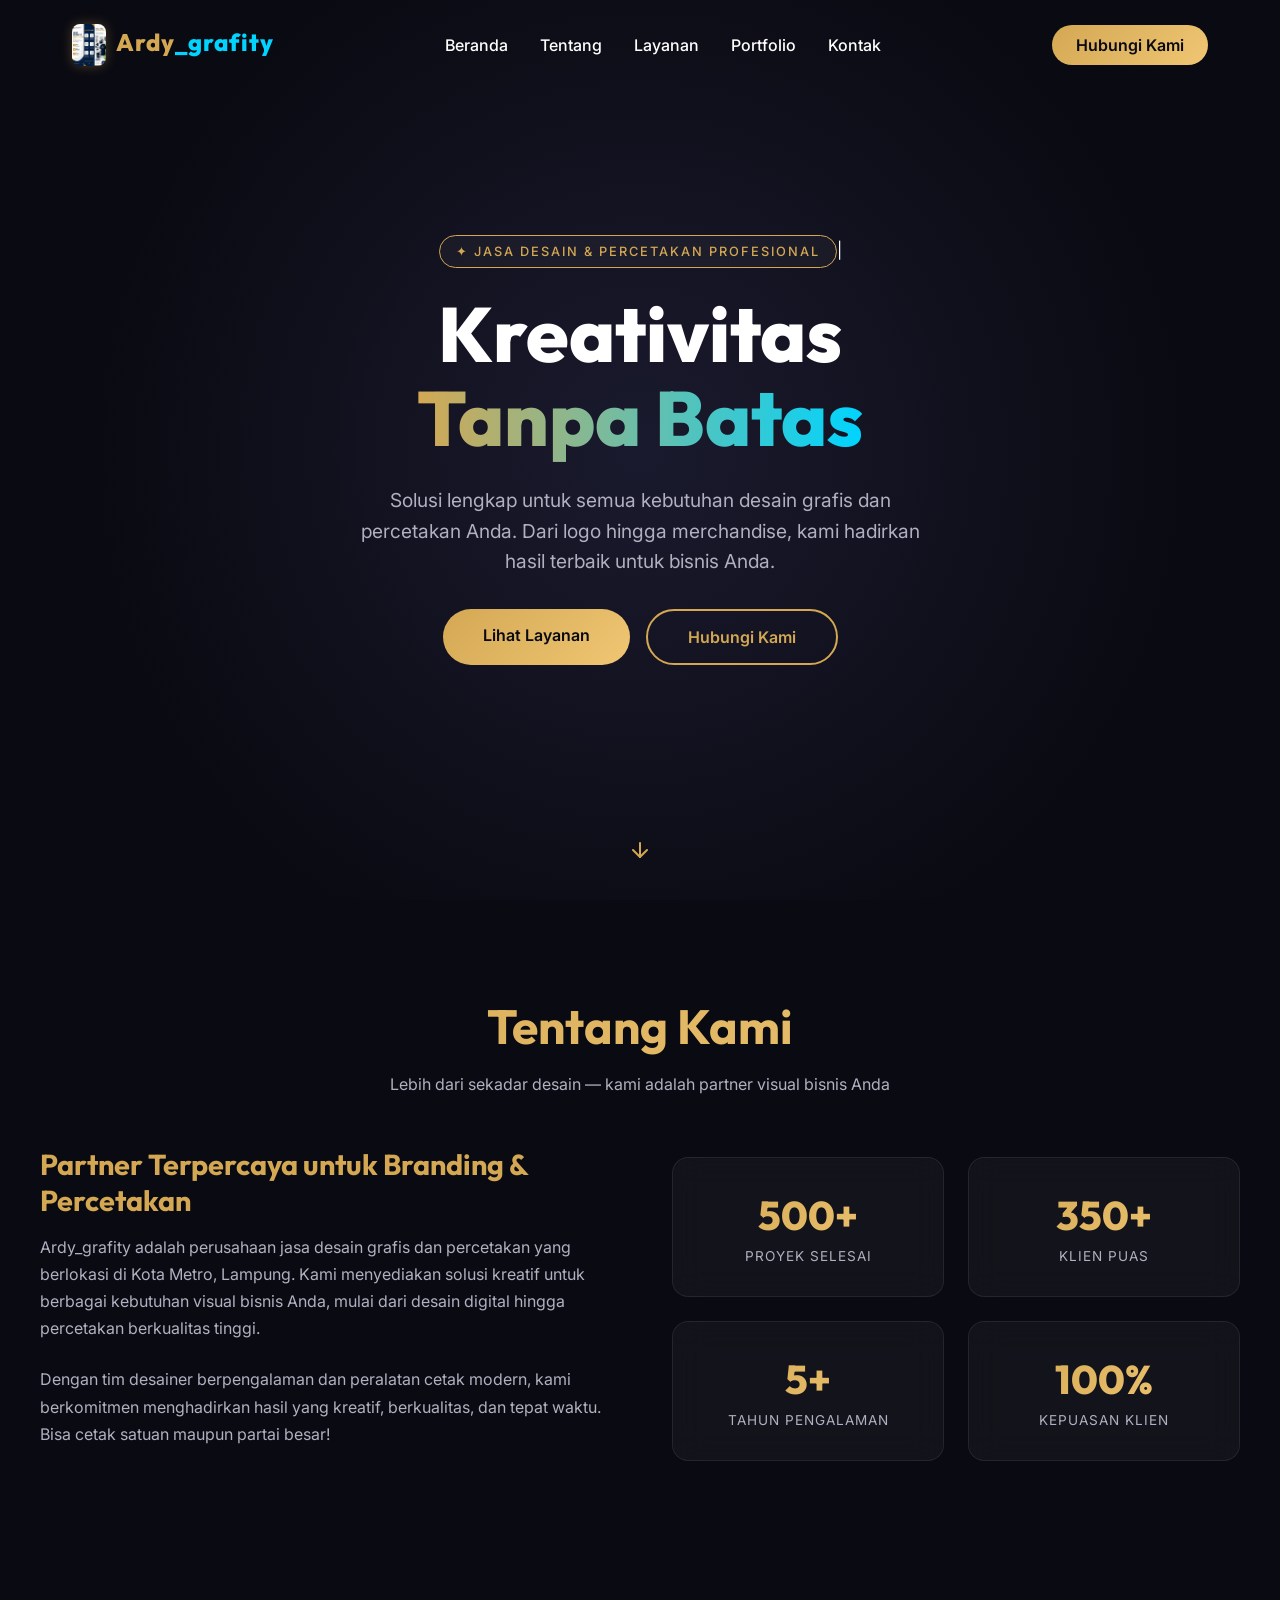
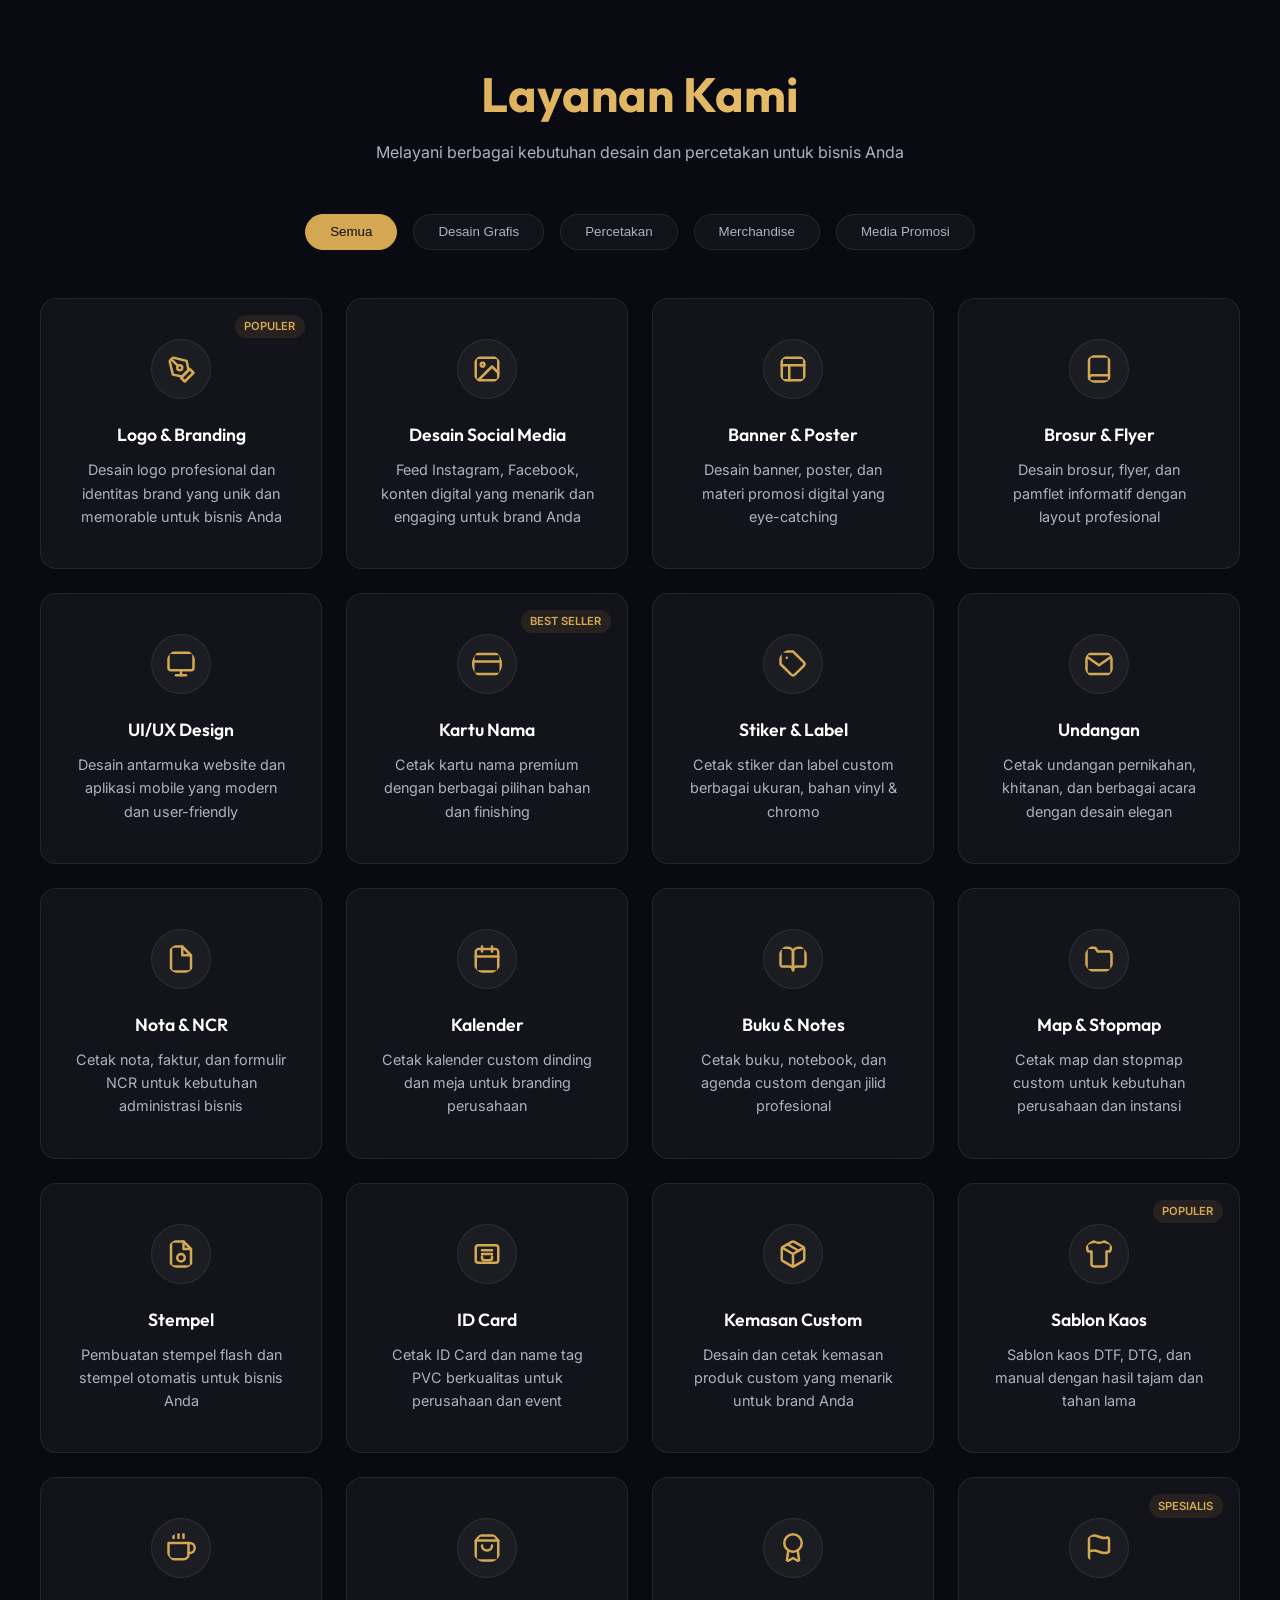
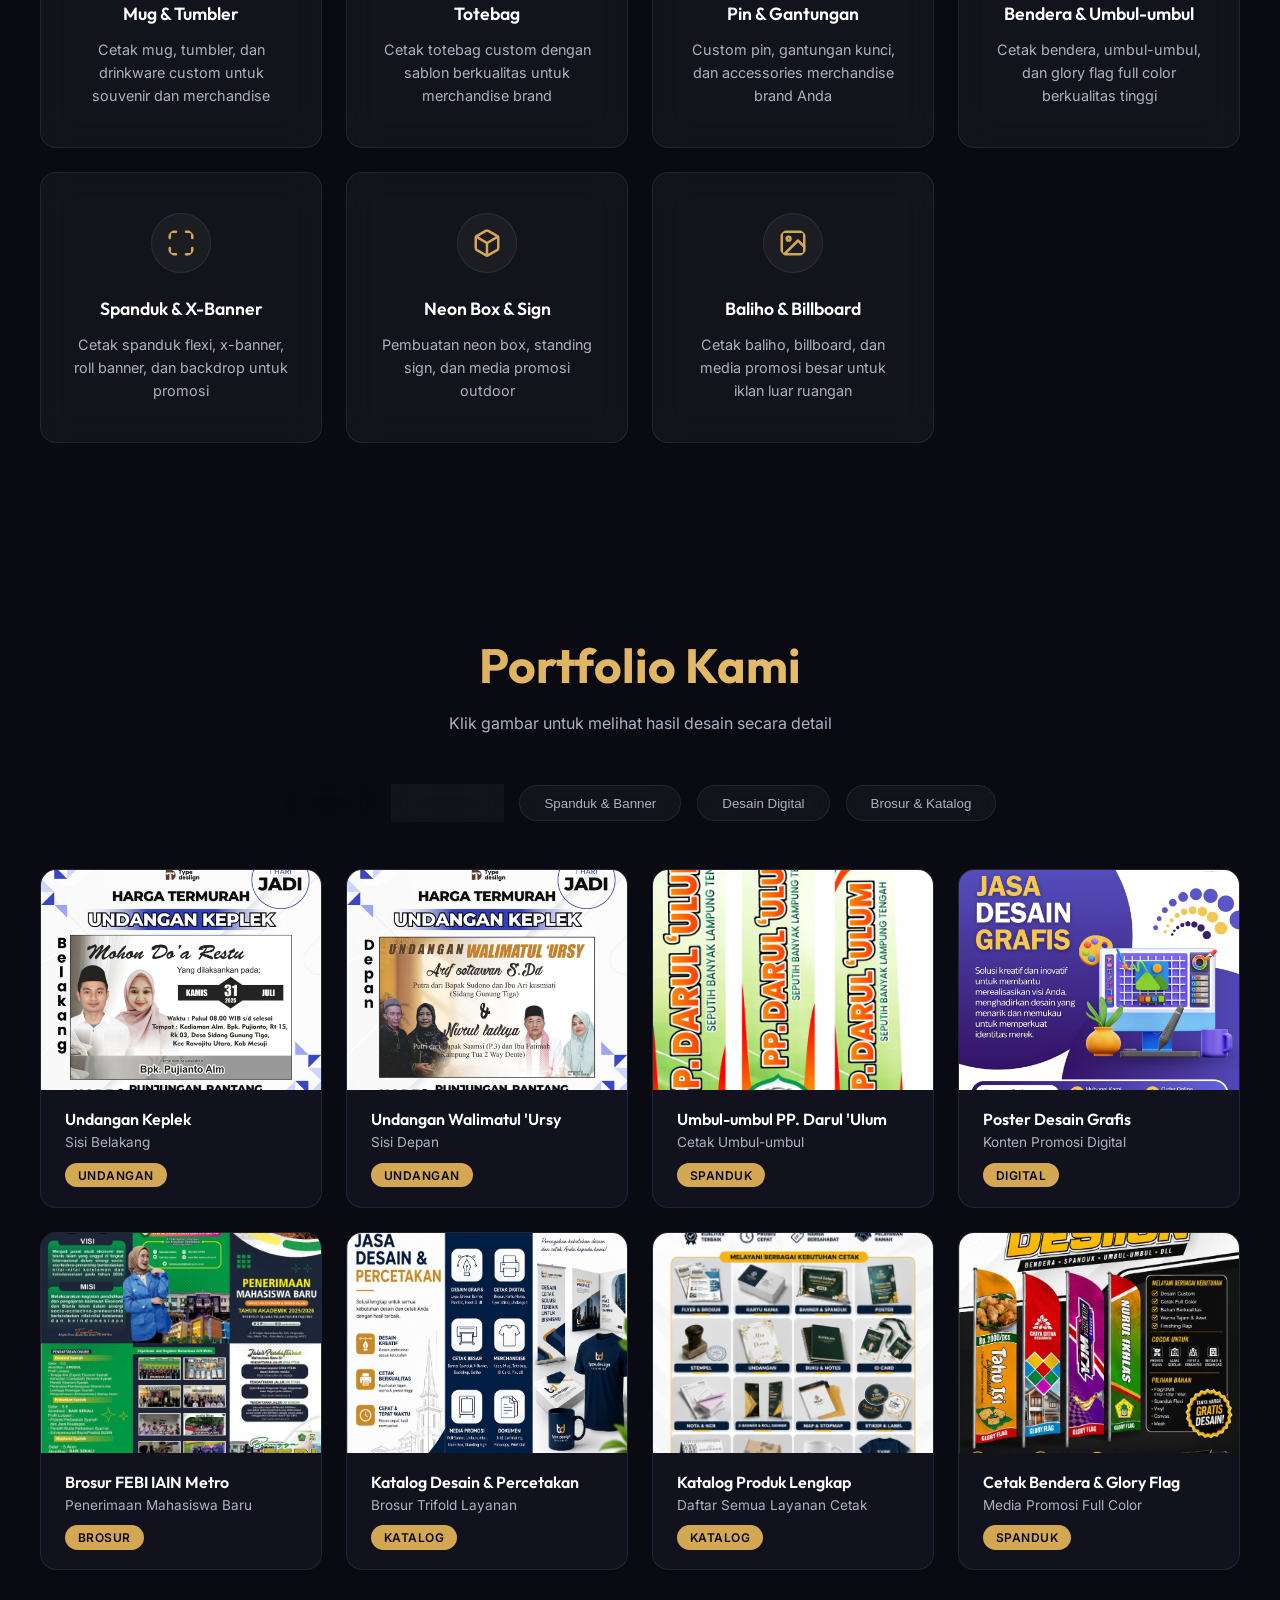
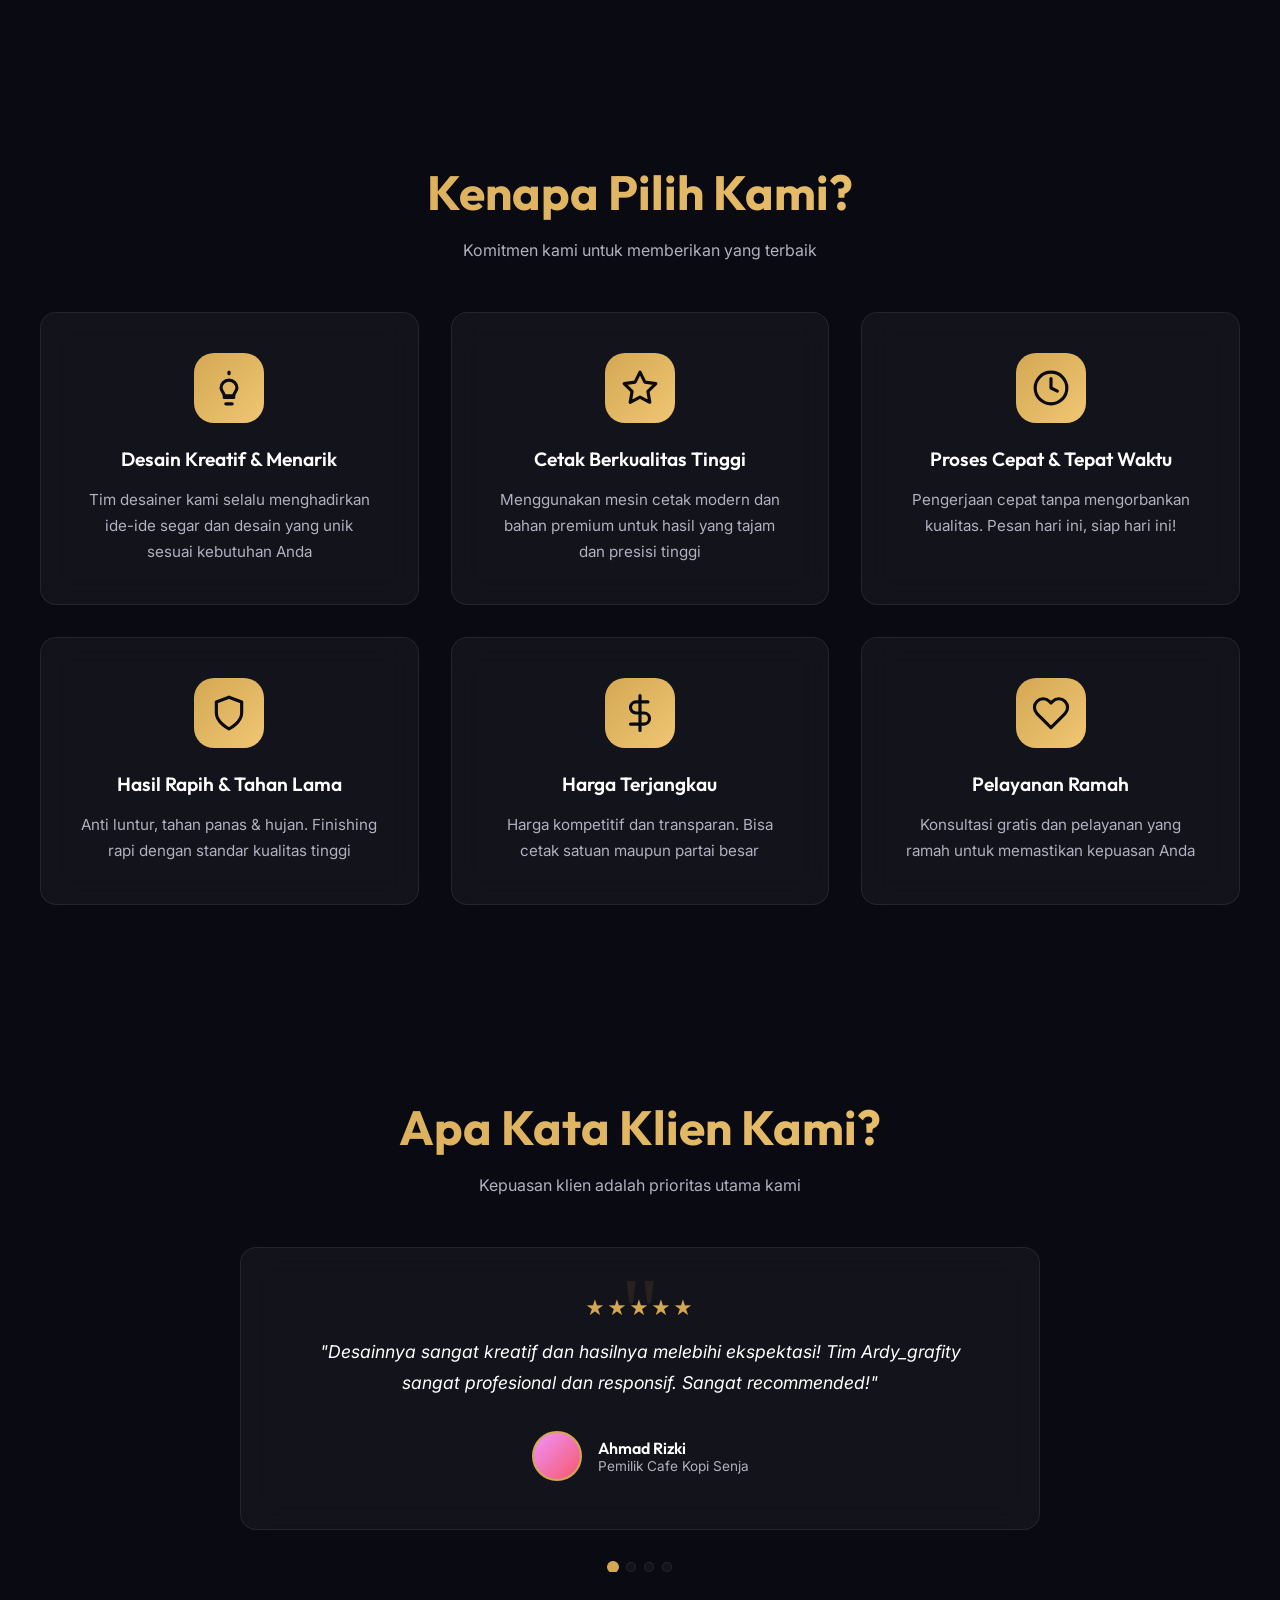
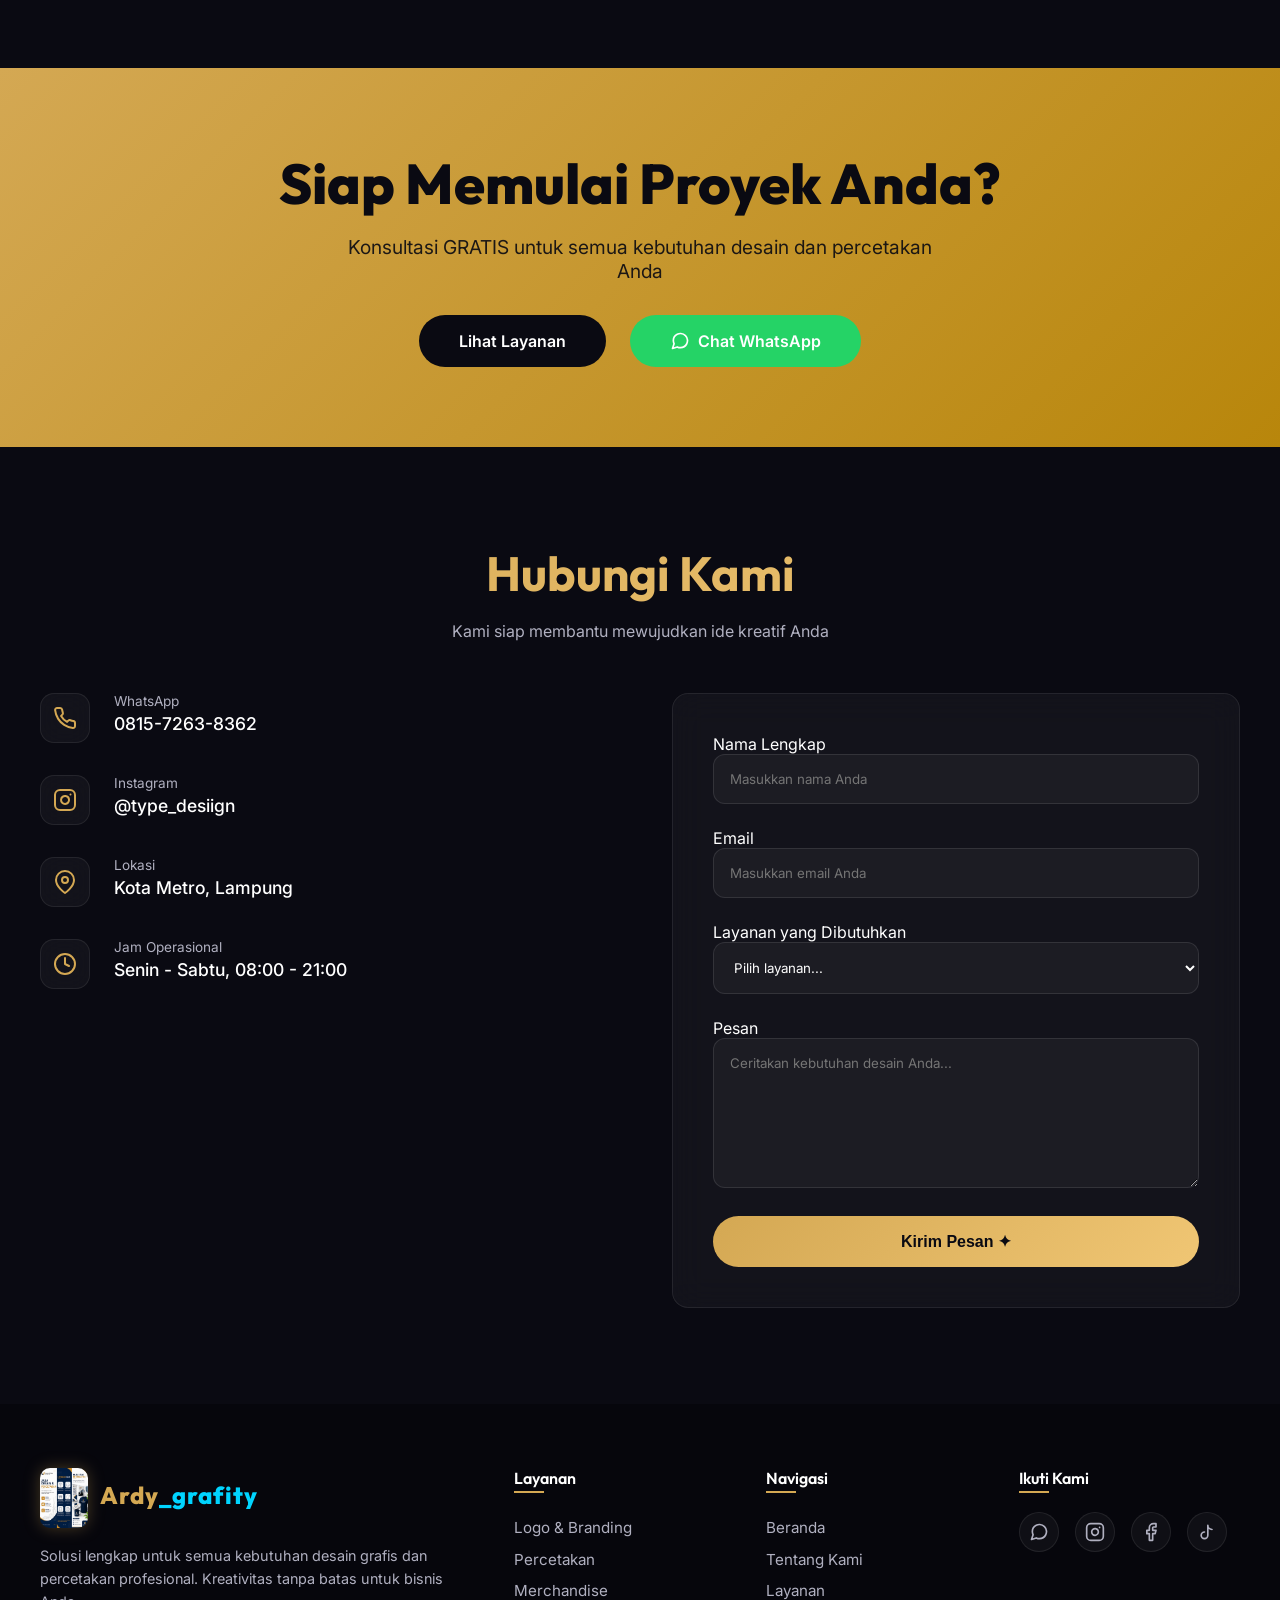
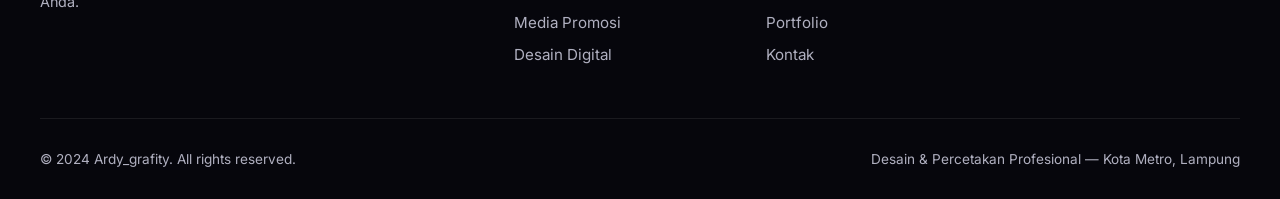
==== commit 270ffdf8: "Redesain portfolio - thumbnail card grid + lightbox popup, 8 gambar desain asli" ====
--- a/index.html
+++ b/index.html
@@ -391,63 +391,115 @@
     <!-- Portfolio -->
     <section id="portfolio">
         <h2 class="section-title">Portfolio <span class="highlight">Kami</span></h2>
-        <p class="section-subtitle">Beberapa hasil karya terbaik yang telah kami kerjakan untuk klien</p>
+        <p class="section-subtitle">Klik gambar untuk melihat hasil desain secara detail</p>
 
         <div class="portfolio-filters">
             <button class="filter-btn active" data-filter="all">Semua</button>
             <button class="filter-btn" data-filter="undangan">Undangan</button>
             <button class="filter-btn" data-filter="spanduk">Spanduk & Banner</button>
             <button class="filter-btn" data-filter="digital">Desain Digital</button>
-            <button class="filter-btn" data-filter="brosur">Brosur & Pamflet</button>
+            <button class="filter-btn" data-filter="brosur">Brosur & Katalog</button>
         </div>
 
         <div class="portfolio-grid">
-            <div class="portfolio-item" data-category="undangan">
-                <img src="images/portfolio/undangan-belakang.png" alt="Undangan Keplek - Sisi Belakang" loading="lazy">
-                <div class="portfolio-overlay">
+            <div class="portfolio-item" data-category="undangan" data-img="images/portfolio/undangan-belakang.png">
+                <div class="portfolio-thumb">
+                    <img src="images/portfolio/undangan-belakang.png" alt="Undangan Keplek - Belakang" loading="lazy">
+                </div>
+                <div class="portfolio-info">
                     <h4>Undangan Keplek</h4>
-                    <p>Desain Undangan Pernikahan - Sisi Belakang</p>
+                    <p>Sisi Belakang</p>
                     <span class="portfolio-tag">Undangan</span>
                 </div>
             </div>
 
-            <div class="portfolio-item" data-category="undangan">
-                <img src="images/portfolio/undangan-depan.png" alt="Undangan Keplek - Sisi Depan" loading="lazy">
-                <div class="portfolio-overlay">
+            <div class="portfolio-item" data-category="undangan" data-img="images/portfolio/undangan-depan.png">
+                <div class="portfolio-thumb">
+                    <img src="images/portfolio/undangan-depan.png" alt="Undangan Keplek - Depan" loading="lazy">
+                </div>
+                <div class="portfolio-info">
                     <h4>Undangan Walimatul 'Ursy</h4>
-                    <p>Desain Undangan Pernikahan - Sisi Depan</p>
+                    <p>Sisi Depan</p>
                     <span class="portfolio-tag">Undangan</span>
                 </div>
             </div>
 
-            <div class="portfolio-item" data-category="spanduk">
-                <img src="images/portfolio/umbul-umbul.png" alt="Umbul-umbul PP Darul Ulum" loading="lazy">
-                <div class="portfolio-overlay">
+            <div class="portfolio-item" data-category="spanduk" data-img="images/portfolio/umbul-umbul.png">
+                <div class="portfolio-thumb">
+                    <img src="images/portfolio/umbul-umbul.png" alt="Umbul-umbul PP Darul Ulum" loading="lazy">
+                </div>
+                <div class="portfolio-info">
                     <h4>Umbul-umbul PP. Darul 'Ulum</h4>
-                    <p>Cetak Umbul-umbul Pondok Pesantren</p>
-                    <span class="portfolio-tag">Spanduk & Banner</span>
-                </div>
-            </div>
-
-            <div class="portfolio-item" data-category="digital">
-                <img src="images/portfolio/desain-grafis.png" alt="Poster Jasa Desain Grafis" loading="lazy">
-                <div class="portfolio-overlay">
-                    <h4>Poster Jasa Desain Grafis</h4>
-                    <p>Desain Konten Promosi Digital</p>
-                    <span class="portfolio-tag">Desain Digital</span>
-                </div>
-            </div>
-
-            <div class="portfolio-item" data-category="brosur">
-                <img src="images/portfolio/brosur-febi.jpg" alt="Brosur FEBI IAIN Metro" loading="lazy">
-                <div class="portfolio-overlay">
+                    <p>Cetak Umbul-umbul</p>
+                    <span class="portfolio-tag">Spanduk</span>
+                </div>
+            </div>
+
+            <div class="portfolio-item" data-category="digital" data-img="images/portfolio/desain-grafis.png">
+                <div class="portfolio-thumb">
+                    <img src="images/portfolio/desain-grafis.png" alt="Poster Jasa Desain Grafis" loading="lazy">
+                </div>
+                <div class="portfolio-info">
+                    <h4>Poster Desain Grafis</h4>
+                    <p>Konten Promosi Digital</p>
+                    <span class="portfolio-tag">Digital</span>
+                </div>
+            </div>
+
+            <div class="portfolio-item" data-category="brosur" data-img="images/portfolio/brosur-febi.jpg">
+                <div class="portfolio-thumb">
+                    <img src="images/portfolio/brosur-febi.jpg" alt="Brosur FEBI IAIN Metro" loading="lazy">
+                </div>
+                <div class="portfolio-info">
                     <h4>Brosur FEBI IAIN Metro</h4>
-                    <p>Desain Brosur Penerimaan Mahasiswa Baru</p>
+                    <p>Penerimaan Mahasiswa Baru</p>
                     <span class="portfolio-tag">Brosur</span>
                 </div>
             </div>
+
+            <div class="portfolio-item" data-category="brosur" data-img="images/portfolio/katalog-brosur.jpg">
+                <div class="portfolio-thumb">
+                    <img src="images/portfolio/katalog-brosur.jpg" alt="Katalog Jasa Desain & Percetakan" loading="lazy">
+                </div>
+                <div class="portfolio-info">
+                    <h4>Katalog Desain & Percetakan</h4>
+                    <p>Brosur Trifold Layanan</p>
+                    <span class="portfolio-tag">Katalog</span>
+                </div>
+            </div>
+
+            <div class="portfolio-item" data-category="brosur" data-img="images/portfolio/katalog-produk.jpg">
+                <div class="portfolio-thumb">
+                    <img src="images/portfolio/katalog-produk.jpg" alt="Katalog Produk Percetakan Lengkap" loading="lazy">
+                </div>
+                <div class="portfolio-info">
+                    <h4>Katalog Produk Lengkap</h4>
+                    <p>Daftar Semua Layanan Cetak</p>
+                    <span class="portfolio-tag">Katalog</span>
+                </div>
+            </div>
+
+            <div class="portfolio-item" data-category="spanduk" data-img="images/portfolio/katalog-bendera.jpg">
+                <div class="portfolio-thumb">
+                    <img src="images/portfolio/katalog-bendera.jpg" alt="Promo Cetak Bendera & Media Promosi" loading="lazy">
+                </div>
+                <div class="portfolio-info">
+                    <h4>Cetak Bendera & Glory Flag</h4>
+                    <p>Media Promosi Full Color</p>
+                    <span class="portfolio-tag">Spanduk</span>
+                </div>
+            </div>
         </div>
     </section>
+
+    <!-- Portfolio Lightbox -->
+    <div class="portfolio-lightbox" id="portfolioLightbox">
+        <button class="lightbox-close" aria-label="Tutup">&times;</button>
+        <div class="lightbox-img-wrapper">
+            <img src="" alt="Portfolio Detail" id="lightboxImg">
+        </div>
+        <div class="lightbox-caption" id="lightboxCaption"></div>
+    </div>
 
     <!-- Why Choose Us -->
     <section id="why-us">
--- a/style.css
+++ b/style.css
@@ -557,52 +557,136 @@
 }
 
 .portfolio-item {
-  position: relative;
   border-radius: var(--radius-card);
   overflow: hidden;
   cursor: pointer;
   background: var(--bg-card);
   border: var(--glass-border);
-}
-
-.portfolio-item img {
+  transition: all 0.4s ease;
+}
+
+.portfolio-item:hover {
+  transform: translateY(-6px);
+  border-color: rgba(212, 168, 83, 0.3);
+  box-shadow: 0 10px 30px rgba(212, 168, 83, 0.15);
+}
+
+.portfolio-thumb {
   width: 100%;
-  height: auto;
-  display: block;
+  height: 220px;
+  overflow: hidden;
+  background: var(--bg-lighter);
+}
+
+.portfolio-thumb img {
+  width: 100%;
+  height: 100%;
+  object-fit: cover;
   transition: transform 0.5s ease;
 }
 
-.portfolio-item:hover img {
-  transform: scale(1.1);
-}
-
-.portfolio-overlay {
+.portfolio-item:hover .portfolio-thumb img {
+  transform: scale(1.08);
+}
+
+.portfolio-info {
+  padding: 1.2rem 1.5rem;
+}
+
+.portfolio-info h4 {
+  color: var(--text-main);
+  font-family: var(--font-heading);
+  font-size: 1rem;
+  font-weight: 600;
+  margin-bottom: 0.3rem;
+}
+
+.portfolio-info p {
+  color: var(--text-muted);
+  font-size: 0.85rem;
+  margin-bottom: 0.8rem;
+}
+
+.portfolio-tag {
+  display: inline-block;
+  background: rgba(212, 168, 83, 0.15);
+  color: var(--accent-gold);
+  padding: 0.25rem 0.7rem;
+  border-radius: var(--radius-btn);
+  font-size: 0.7rem;
+  font-weight: 600;
+  text-transform: uppercase;
+  letter-spacing: 0.5px;
+}
+
+/* Portfolio Lightbox */
+.portfolio-lightbox {
+  position: fixed;
+  inset: 0;
+  background: rgba(0, 0, 0, 0.95);
+  z-index: 2000;
+  display: flex;
+  flex-direction: column;
+  align-items: center;
+  justify-content: center;
+  opacity: 0;
+  pointer-events: none;
+  transition: opacity 0.3s ease;
+  padding: 2rem;
+}
+
+.portfolio-lightbox.active {
+  opacity: 1;
+  pointer-events: all;
+}
+
+.lightbox-close {
   position: absolute;
-  inset: 0;
-  background: linear-gradient(to top, rgba(10, 10, 18, 0.9) 0%, transparent 100%);
-  opacity: 0;
-  transition: opacity 0.4s ease;
-  display: flex;
-  flex-direction: column;
-  justify-content: flex-end;
-  padding: 1.5rem;
-}
-
-.portfolio-item:hover .portfolio-overlay {
-  opacity: 1;
-}
-
-.portfolio-overlay h4 {
-  color: var(--text-main);
+  top: 1.5rem;
+  right: 1.5rem;
+  width: 45px;
+  height: 45px;
+  background: rgba(255, 255, 255, 0.1);
+  backdrop-filter: blur(10px);
+  border: 1px solid rgba(255, 255, 255, 0.15);
+  border-radius: 50%;
+  color: #fff;
+  font-size: 1.5rem;
+  display: flex;
+  align-items: center;
+  justify-content: center;
+  cursor: pointer;
+  transition: all 0.3s ease;
+  z-index: 2001;
+}
+
+.lightbox-close:hover {
+  background: var(--accent-gold);
+  color: var(--bg-dark);
+}
+
+.lightbox-img-wrapper {
+  max-width: 90vw;
+  max-height: 80vh;
+  display: flex;
+  align-items: center;
+  justify-content: center;
+}
+
+.lightbox-img-wrapper img {
+  max-width: 100%;
+  max-height: 80vh;
+  object-fit: contain;
+  border-radius: 8px;
+  box-shadow: 0 20px 60px rgba(0, 0, 0, 0.5);
+}
+
+.lightbox-caption {
+  color: var(--text-muted);
+  font-size: 0.95rem;
+  margin-top: 1rem;
+  text-align: center;
   font-family: var(--font-heading);
-  font-size: 1.2rem;
-  margin-bottom: 0.5rem;
-}
-
-.portfolio-overlay p {
-  color: var(--text-muted);
-  font-size: 0.9rem;
-  margin-bottom: 1rem;
 }
 
 .portfolio-tag {
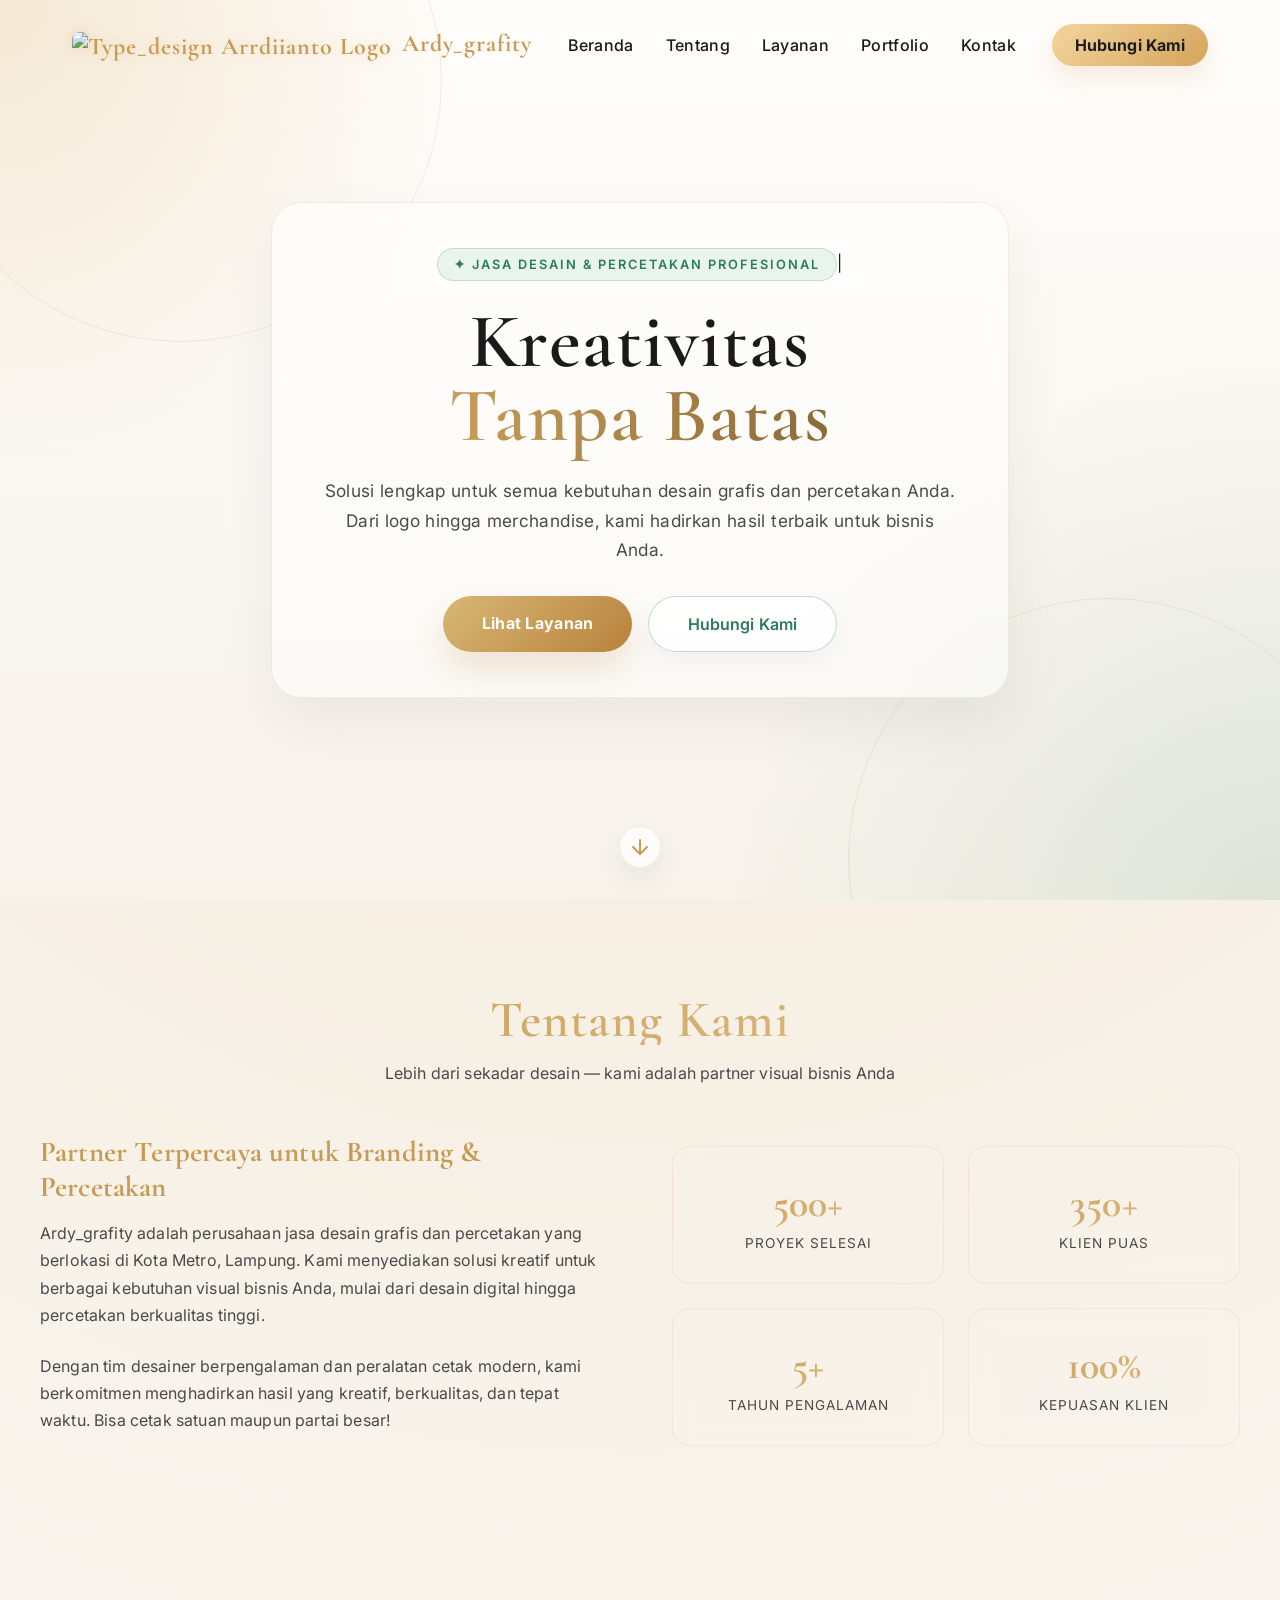
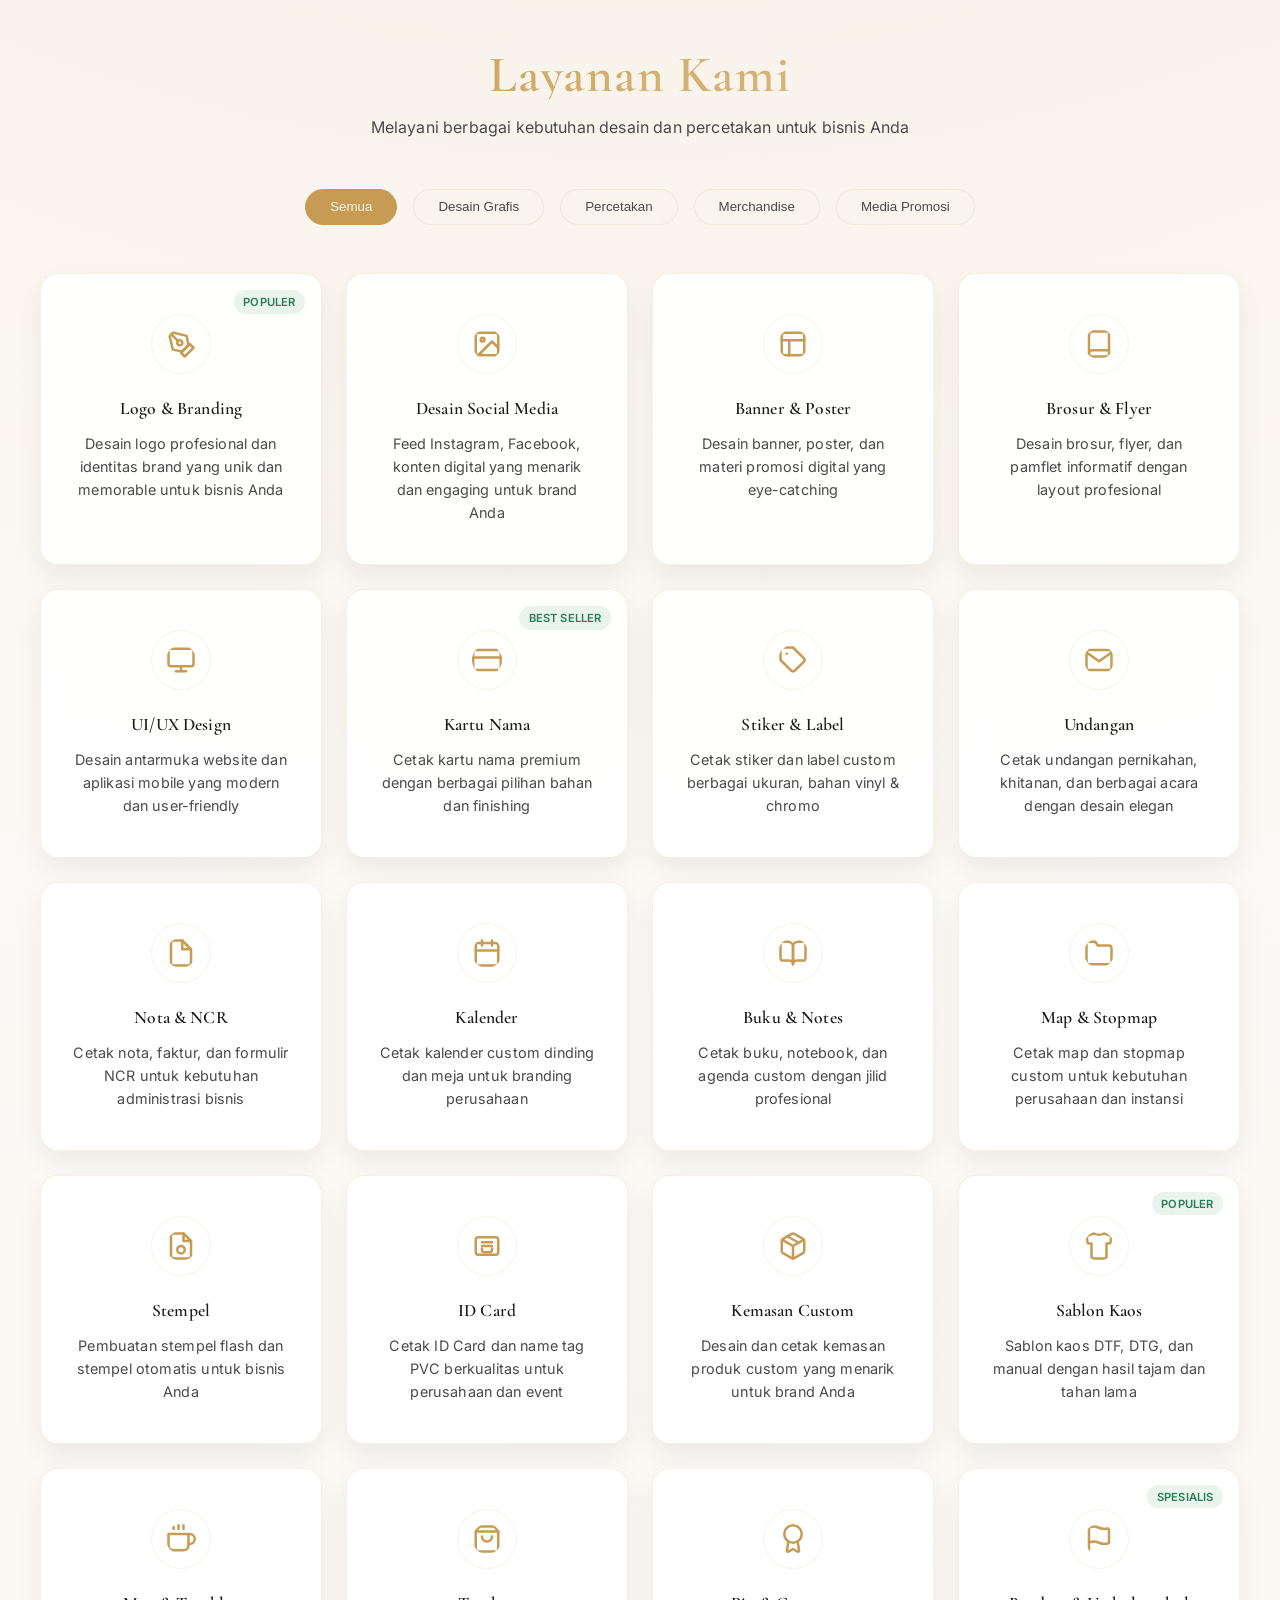
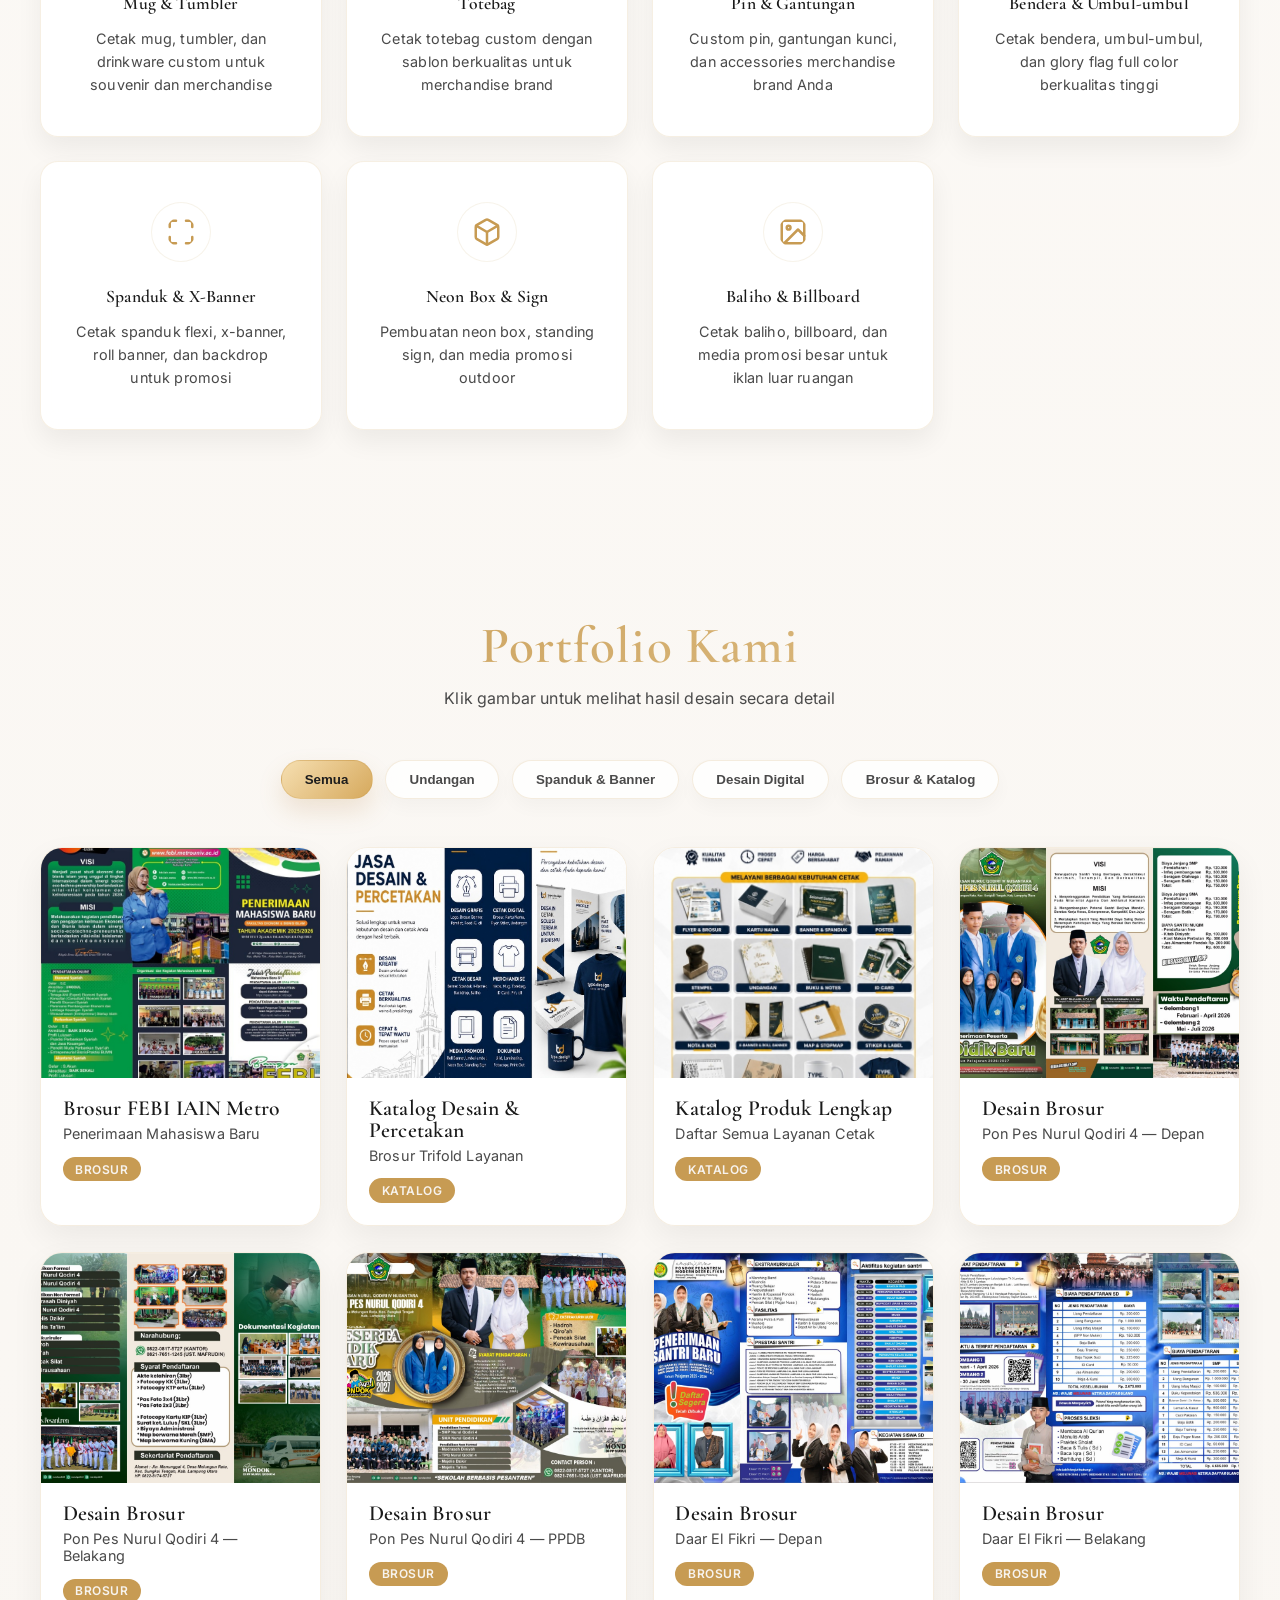
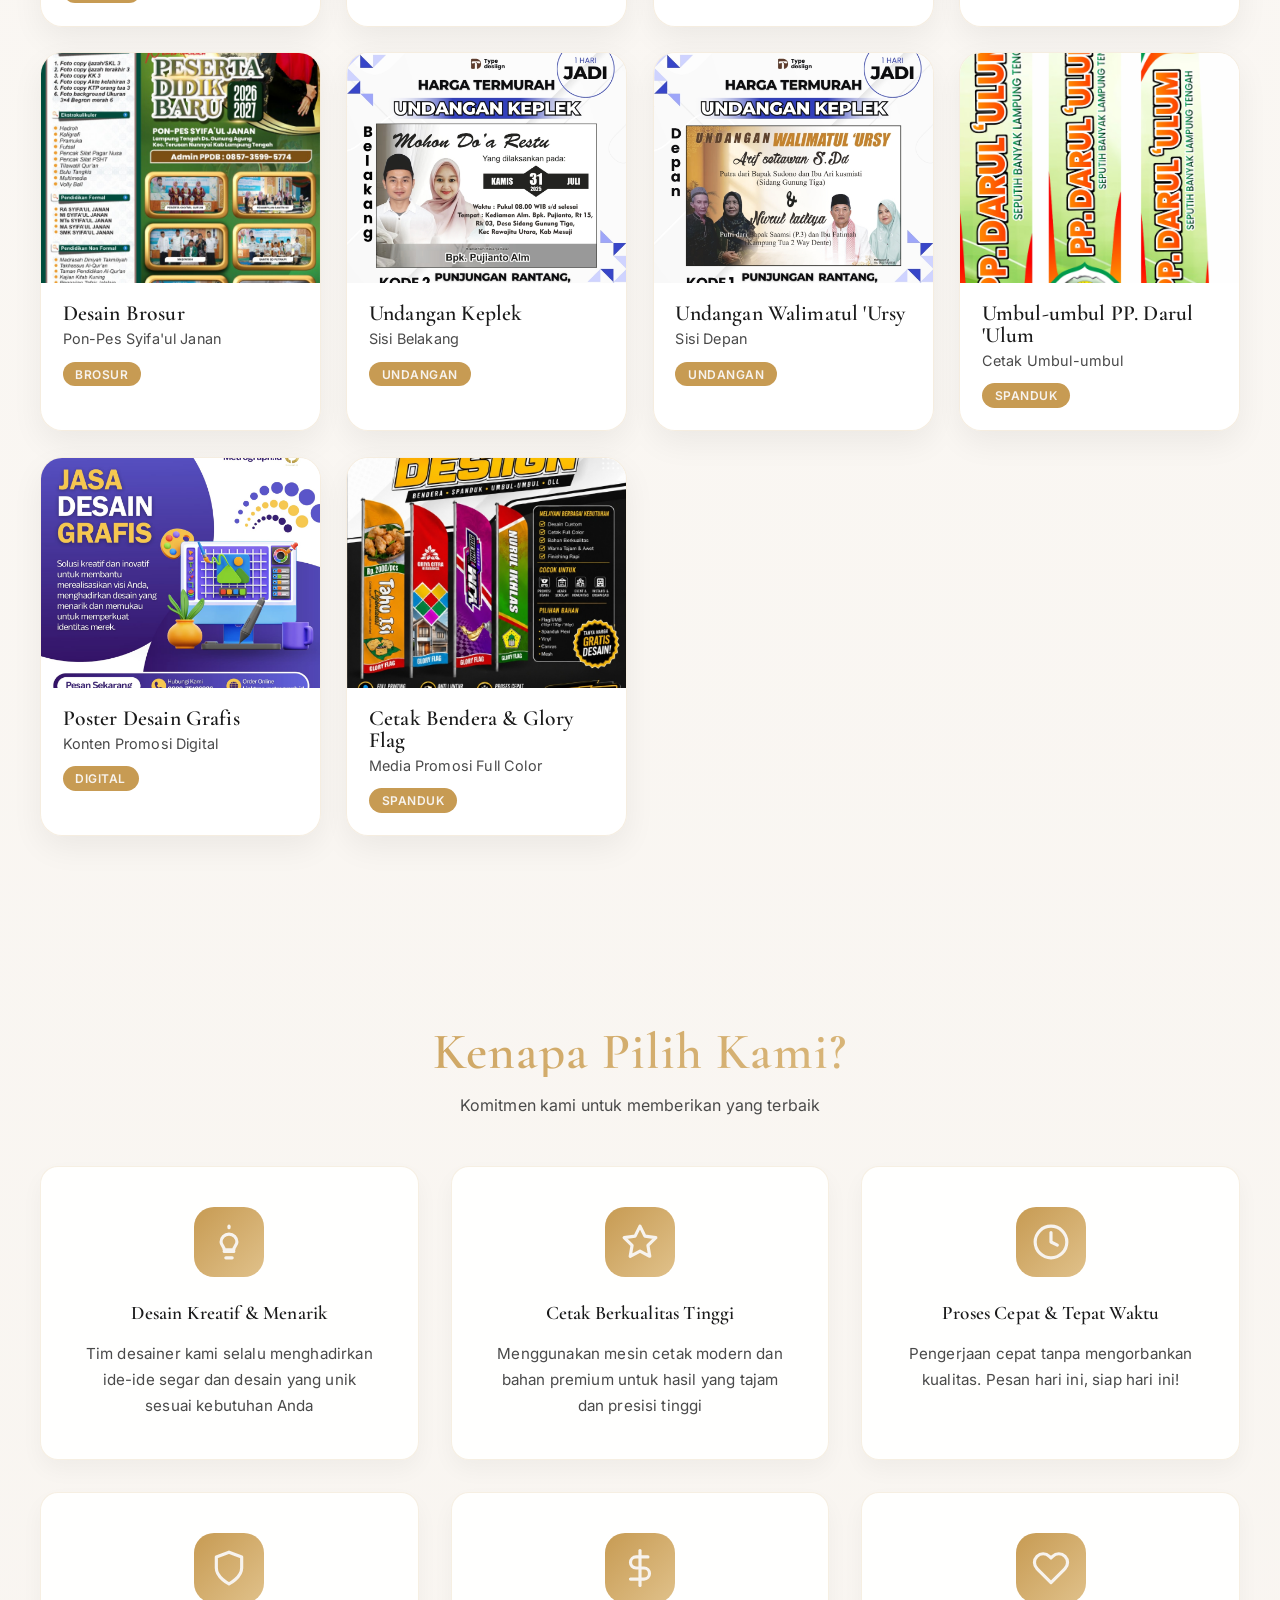
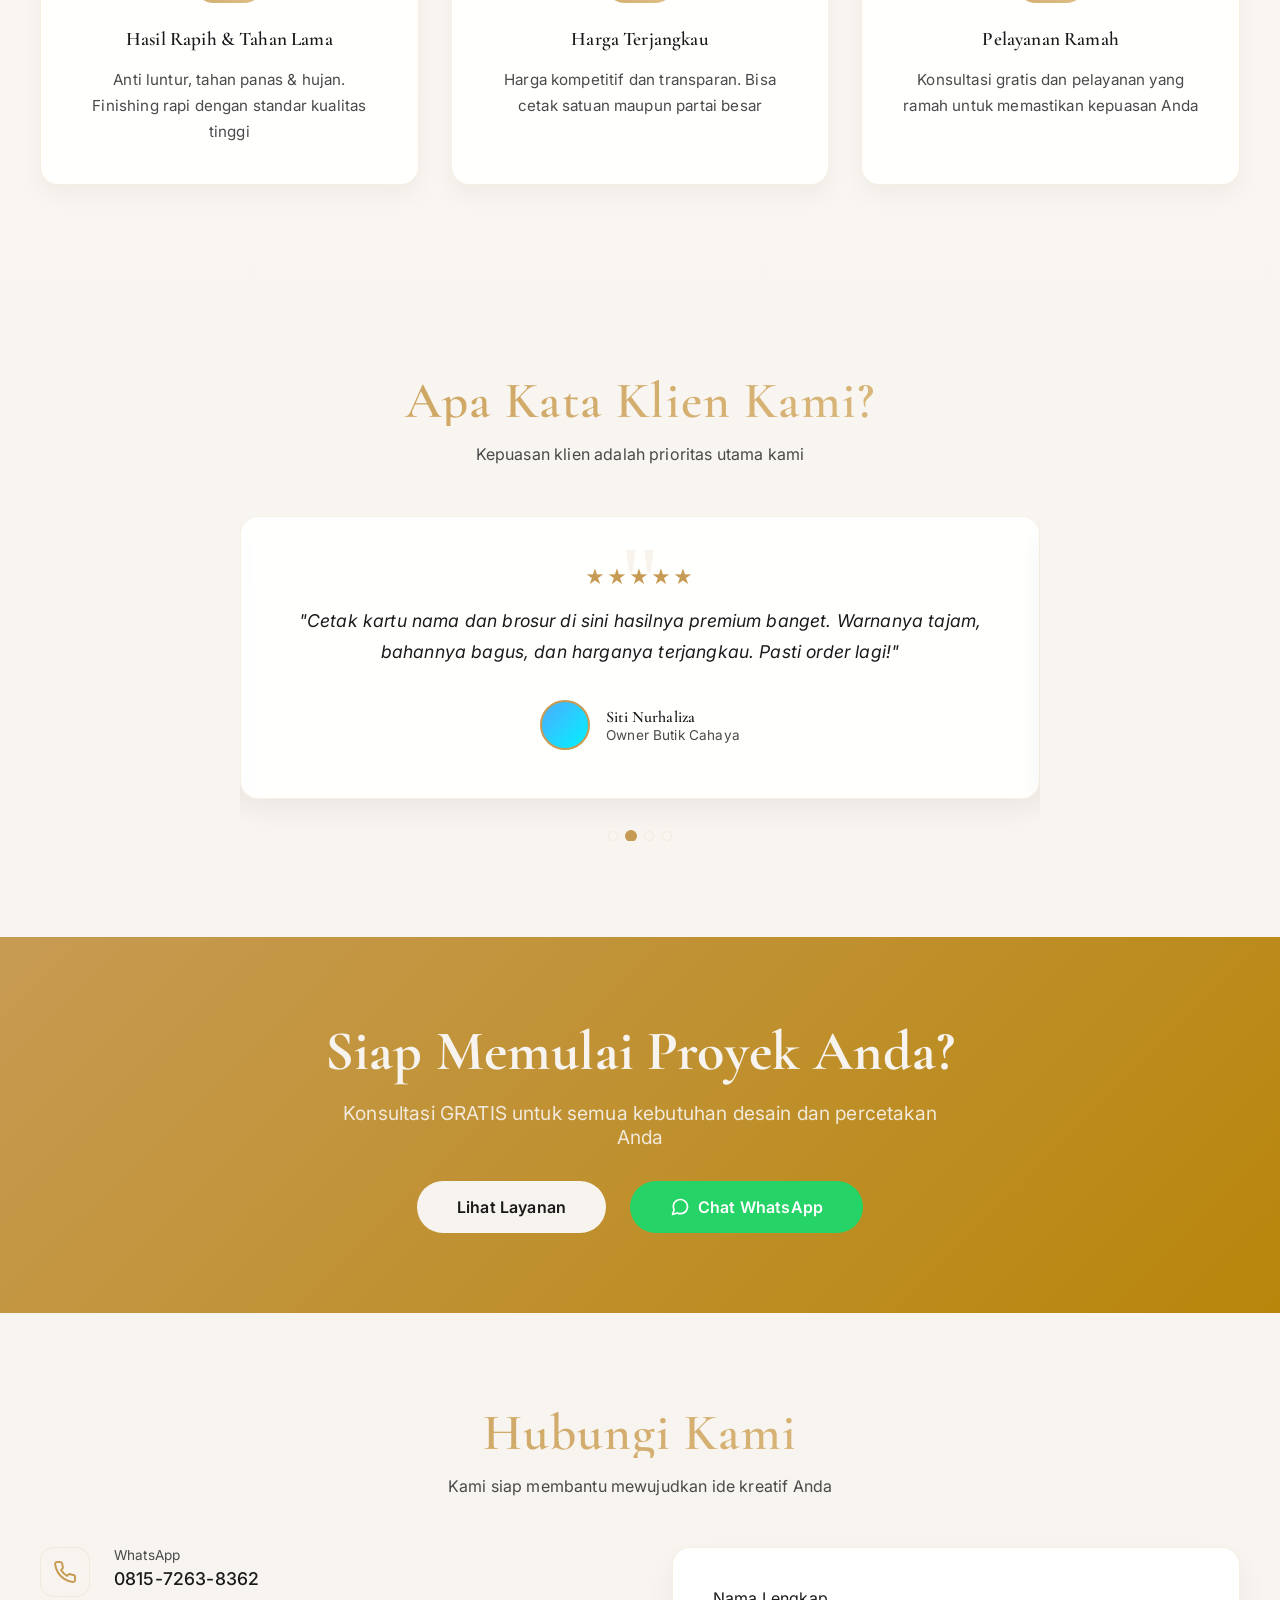
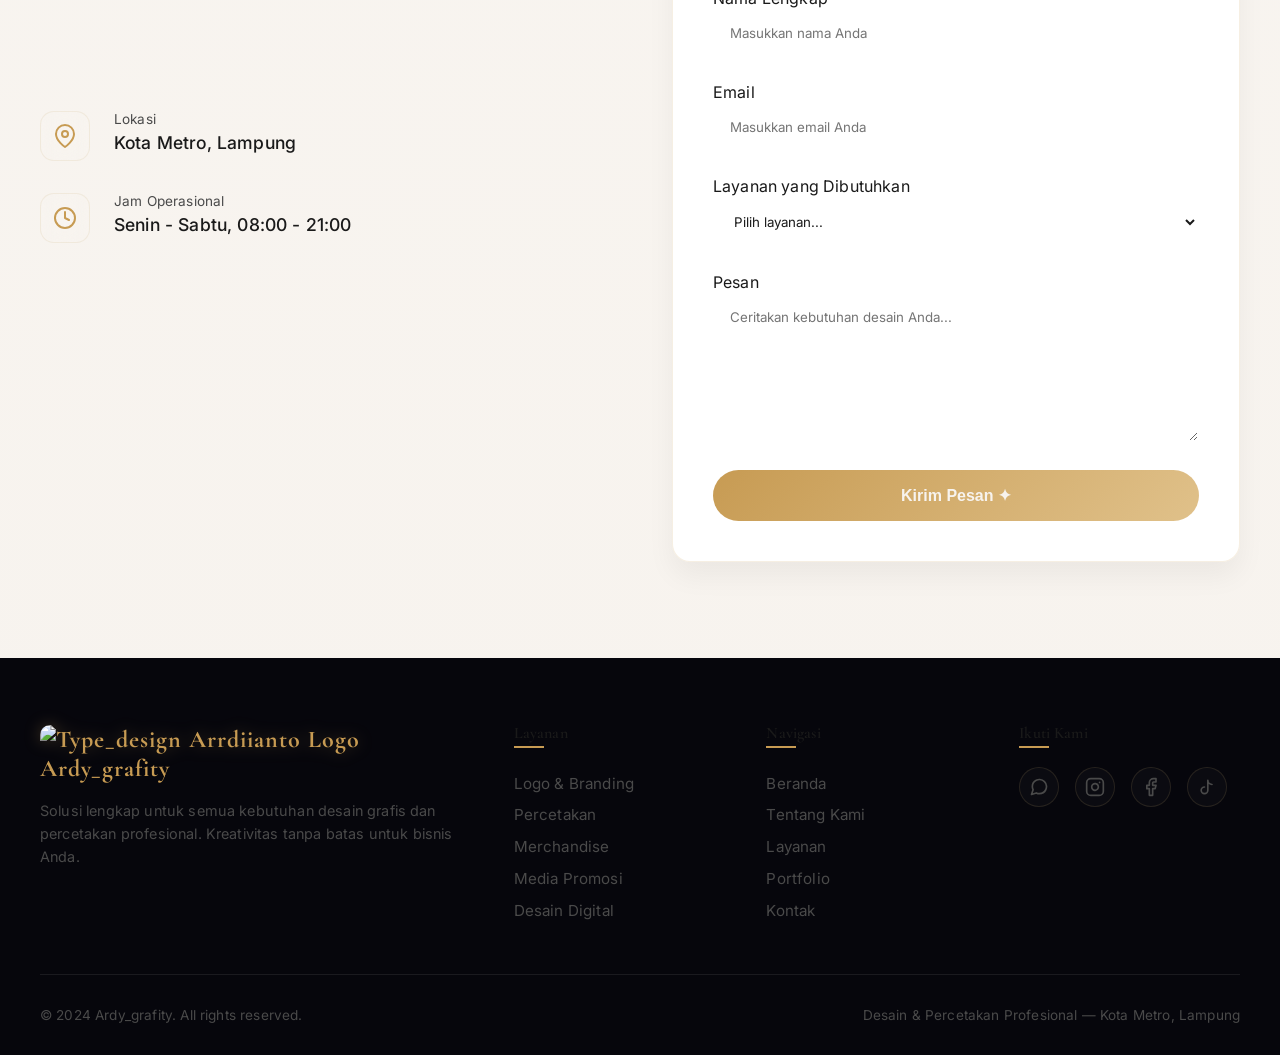
==== commit be7a4bda: "Update website - deploy to GitHub Pages" ====
--- a/index.html
+++ b/index.html
@@ -402,6 +402,105 @@
         </div>
 
         <div class="portfolio-grid">
+            <div class="portfolio-item" data-category="brosur" data-img="images/portfolio/brosur-febi.jpg">
+                <div class="portfolio-thumb">
+                    <img src="images/portfolio/brosur-febi.jpg" alt="Brosur FEBI IAIN Metro" loading="lazy">
+                </div>
+                <div class="portfolio-info">
+                    <h4>Brosur FEBI IAIN Metro</h4>
+                    <p>Penerimaan Mahasiswa Baru</p>
+                    <span class="portfolio-tag">Brosur</span>
+                </div>
+            </div>
+
+            <div class="portfolio-item" data-category="brosur" data-img="images/portfolio/katalog-brosur.jpg">
+                <div class="portfolio-thumb">
+                    <img src="images/portfolio/katalog-brosur.jpg" alt="Katalog Jasa Desain & Percetakan" loading="lazy">
+                </div>
+                <div class="portfolio-info">
+                    <h4>Katalog Desain & Percetakan</h4>
+                    <p>Brosur Trifold Layanan</p>
+                    <span class="portfolio-tag">Katalog</span>
+                </div>
+            </div>
+
+            <div class="portfolio-item" data-category="brosur" data-img="images/portfolio/katalog-produk.jpg">
+                <div class="portfolio-thumb">
+                    <img src="images/portfolio/katalog-produk.jpg" alt="Katalog Produk Percetakan Lengkap" loading="lazy">
+                </div>
+                <div class="portfolio-info">
+                    <h4>Katalog Produk Lengkap</h4>
+                    <p>Daftar Semua Layanan Cetak</p>
+                    <span class="portfolio-tag">Katalog</span>
+                </div>
+            </div>
+
+            <div class="portfolio-item" data-category="brosur" data-img="images/portfolio/desain-brosur-nurul-qodiri-1.jpg">
+                <div class="portfolio-thumb">
+                    <img src="images/portfolio/desain-brosur-nurul-qodiri-1.jpg" alt="Desain Brosur Pon Pes Nurul Qodiri 4" loading="lazy">
+                </div>
+                <div class="portfolio-info">
+                    <h4>Desain Brosur</h4>
+                    <p>Pon Pes Nurul Qodiri 4 — Depan</p>
+                    <span class="portfolio-tag">Brosur</span>
+                </div>
+            </div>
+
+            <div class="portfolio-item" data-category="brosur" data-img="images/portfolio/desain-brosur-nurul-qodiri-2.jpg">
+                <div class="portfolio-thumb">
+                    <img src="images/portfolio/desain-brosur-nurul-qodiri-2.jpg" alt="Desain Brosur Pon Pes Nurul Qodiri 4 sisi belakang" loading="lazy">
+                </div>
+                <div class="portfolio-info">
+                    <h4>Desain Brosur</h4>
+                    <p>Pon Pes Nurul Qodiri 4 — Belakang</p>
+                    <span class="portfolio-tag">Brosur</span>
+                </div>
+            </div>
+
+            <div class="portfolio-item" data-category="brosur" data-img="images/portfolio/desain-brosur-nurul-qodiri-3.jpg">
+                <div class="portfolio-thumb">
+                    <img src="images/portfolio/desain-brosur-nurul-qodiri-3.jpg" alt="Desain Brosur PPDB Pon Pes Nurul Qodiri 4" loading="lazy">
+                </div>
+                <div class="portfolio-info">
+                    <h4>Desain Brosur</h4>
+                    <p>Pon Pes Nurul Qodiri 4 — PPDB</p>
+                    <span class="portfolio-tag">Brosur</span>
+                </div>
+            </div>
+
+            <div class="portfolio-item" data-category="brosur" data-img="images/portfolio/desain-brosur-daar-el-fikri-1.jpg">
+                <div class="portfolio-thumb">
+                    <img src="images/portfolio/desain-brosur-daar-el-fikri-1.jpg" alt="Desain Brosur Pondok Pesantren Modern Daar El Fikri" loading="lazy">
+                </div>
+                <div class="portfolio-info">
+                    <h4>Desain Brosur</h4>
+                    <p>Daar El Fikri — Depan</p>
+                    <span class="portfolio-tag">Brosur</span>
+                </div>
+            </div>
+
+            <div class="portfolio-item" data-category="brosur" data-img="images/portfolio/desain-brosur-daar-el-fikri-2.jpg">
+                <div class="portfolio-thumb">
+                    <img src="images/portfolio/desain-brosur-daar-el-fikri-2.jpg" alt="Desain Brosur Daar El Fikri sisi belakang" loading="lazy">
+                </div>
+                <div class="portfolio-info">
+                    <h4>Desain Brosur</h4>
+                    <p>Daar El Fikri — Belakang</p>
+                    <span class="portfolio-tag">Brosur</span>
+                </div>
+            </div>
+
+            <div class="portfolio-item" data-category="brosur" data-img="images/portfolio/desain-brosur-syifaul-janan.jpg">
+                <div class="portfolio-thumb">
+                    <img src="images/portfolio/desain-brosur-syifaul-janan.jpg" alt="Desain Brosur Pon-Pes Syifa'ul Janan" loading="lazy">
+                </div>
+                <div class="portfolio-info">
+                    <h4>Desain Brosur</h4>
+                    <p>Pon-Pes Syifa'ul Janan</p>
+                    <span class="portfolio-tag">Brosur</span>
+                </div>
+            </div>
+
             <div class="portfolio-item" data-category="undangan" data-img="images/portfolio/undangan-belakang.png">
                 <div class="portfolio-thumb">
                     <img src="images/portfolio/undangan-belakang.png" alt="Undangan Keplek - Belakang" loading="lazy">
@@ -443,39 +542,6 @@
                     <h4>Poster Desain Grafis</h4>
                     <p>Konten Promosi Digital</p>
                     <span class="portfolio-tag">Digital</span>
-                </div>
-            </div>
-
-            <div class="portfolio-item" data-category="brosur" data-img="images/portfolio/brosur-febi.jpg">
-                <div class="portfolio-thumb">
-                    <img src="images/portfolio/brosur-febi.jpg" alt="Brosur FEBI IAIN Metro" loading="lazy">
-                </div>
-                <div class="portfolio-info">
-                    <h4>Brosur FEBI IAIN Metro</h4>
-                    <p>Penerimaan Mahasiswa Baru</p>
-                    <span class="portfolio-tag">Brosur</span>
-                </div>
-            </div>
-
-            <div class="portfolio-item" data-category="brosur" data-img="images/portfolio/katalog-brosur.jpg">
-                <div class="portfolio-thumb">
-                    <img src="images/portfolio/katalog-brosur.jpg" alt="Katalog Jasa Desain & Percetakan" loading="lazy">
-                </div>
-                <div class="portfolio-info">
-                    <h4>Katalog Desain & Percetakan</h4>
-                    <p>Brosur Trifold Layanan</p>
-                    <span class="portfolio-tag">Katalog</span>
-                </div>
-            </div>
-
-            <div class="portfolio-item" data-category="brosur" data-img="images/portfolio/katalog-produk.jpg">
-                <div class="portfolio-thumb">
-                    <img src="images/portfolio/katalog-produk.jpg" alt="Katalog Produk Percetakan Lengkap" loading="lazy">
-                </div>
-                <div class="portfolio-info">
-                    <h4>Katalog Produk Lengkap</h4>
-                    <p>Daftar Semua Layanan Cetak</p>
-                    <span class="portfolio-tag">Katalog</span>
                 </div>
             </div>
 
--- a/style.css
+++ b/style.css
@@ -1,31 +1,32 @@
-@import url('https://fonts.googleapis.com/css2?family=Inter:wght@300;400;500&family=Outfit:wght@600;700;800&display=swap');
+@import url('https://fonts.googleapis.com/css2?family=Cormorant+Garamond:wght@500;600;700&family=Inter:wght@300;400;500;600;700&display=swap');
 
 :root {
-  --bg-dark: #0a0a12;
-  --bg-card: #12121f;
-  --bg-lighter: #1a1a2e;
-  
-  --accent-gold: #d4a853;
-  --accent-gold-hover: #f0c674;
-  --accent-blue: #1e56a0;
-  --accent-blue-light: #3b82f6;
-  --glow-cyan: #00d4ff;
-  
-  --text-main: #ffffff;
-  --text-muted: #b0b0c0;
-  --text-subtle: #8888a0;
-  
-  --font-heading: 'Outfit', sans-serif;
+  --bg-dark: #f7f3ee;
+  --bg-card: #ffffff;
+  --bg-lighter: #f2e9dc;
+
+  --accent-gold: #c79b53;
+  --accent-gold-hover: #e0c18a;
+  --accent-green: #2a7d57;
+  --accent-green-soft: #e9f4ed;
+  --accent-ivory: #f8f4ef;
+  --accent-sand: #efe0c2;
+
+  --text-main: #1a1a1a;
+  --text-muted: #4a4a4a;
+  --text-subtle: #736d64;
+
+  --font-heading: 'Cormorant Garamond', Georgia, serif;
   --font-body: 'Inter', sans-serif;
-  
-  --radius-card: 16px;
-  --radius-btn: 50px;
+
+  --radius-card: 18px;
+  --radius-btn: 999px;
   --radius-sm: 12px;
-  
-  --glass-bg: rgba(255, 255, 255, 0.04);
-  --glass-border: 1px solid rgba(255, 255, 255, 0.08);
-  --glass-blur: blur(16px);
-  
+
+  --glass-bg: rgba(255, 255, 255, 0.025);
+  --glass-border: 1px solid rgba(199, 168, 107, 0.14);
+  --glass-blur: blur(12px);
+
   --gold-gradient: linear-gradient(135deg, var(--accent-gold), var(--accent-gold-hover));
 }
 
@@ -41,12 +42,15 @@
 }
 
 body {
-  background-color: var(--bg-dark);
+  background:
+    radial-gradient(circle at top, rgba(199, 155, 83, 0.18), transparent 28%),
+    linear-gradient(180deg, #fdfbf8 0%, #f7f3ee 100%);
   color: var(--text-main);
   font-family: var(--font-body);
   -webkit-font-smoothing: antialiased;
   -moz-osx-font-smoothing: grayscale;
   overflow-x: hidden;
+  letter-spacing: 0.01em;
 }
 
 .container {
@@ -57,8 +61,10 @@
 
 .section-title {
   font-family: var(--font-heading);
-  font-size: clamp(2rem, 4vw, 3rem);
-  font-weight: 700;
+  font-size: clamp(2.4rem, 4vw, 3.5rem);
+  font-weight: 600;
+  line-height: 0.95;
+  letter-spacing: 0.02em;
   text-align: center;
   background: var(--gold-gradient);
   -webkit-background-clip: text;
@@ -91,10 +97,11 @@
 }
 
 #navbar.scrolled {
-  background: var(--glass-bg);
-  backdrop-filter: var(--glass-blur);
-  -webkit-backdrop-filter: var(--glass-blur);
-  border-bottom: var(--glass-border);
+  background: rgba(255, 255, 255, 0.8);
+  backdrop-filter: blur(10px);
+  -webkit-backdrop-filter: blur(10px);
+  border-bottom: 1px solid rgba(199, 155, 83, 0.18);
+  box-shadow: 0 8px 24px rgba(17, 17, 17, 0.05);
   padding: 1rem 0;
 }
 
@@ -157,10 +164,11 @@
   font-weight: 500;
   transition: color 0.3s ease;
   position: relative;
+  letter-spacing: 0.02em;
 }
 
 .nav-link:hover {
-  color: var(--accent-gold);
+  color: var(--accent-green);
 }
 
 .nav-link::after {
@@ -179,17 +187,18 @@
 }
 
 .nav-cta {
-  background: var(--gold-gradient);
-  color: var(--bg-dark);
-  padding: 0.6rem 1.5rem;
+  background: linear-gradient(135deg, #f4d59e, #d4a45b);
+  color: #1d1d1d;
+  padding: 0.7rem 1.4rem;
   border-radius: var(--radius-btn);
   text-decoration: none;
-  font-weight: 600;
+  font-weight: 700;
   transition: all 0.3s ease;
+  box-shadow: 0 10px 24px rgba(199, 155, 83, 0.18);
 }
 
 .nav-cta:hover {
-  box-shadow: 0 0 15px rgba(212, 168, 83, 0.4);
+  box-shadow: 0 12px 28px rgba(199, 155, 83, 0.28);
   transform: translateY(-2px);
 }
 
@@ -228,7 +237,31 @@
   justify-content: center;
   position: relative;
   overflow: hidden;
-  background: radial-gradient(circle at center, var(--bg-lighter) 0%, var(--bg-dark) 70%);
+  background:
+    radial-gradient(circle at top left, rgba(224, 193, 138, 0.34), transparent 30%),
+    radial-gradient(circle at bottom right, rgba(42, 125, 87, 0.12), transparent 35%),
+    linear-gradient(180deg, #fffdfb 0%, #f7f2ea 100%);
+}
+
+#hero::before,
+#hero::after {
+  content: "";
+  position: absolute;
+  width: 520px;
+  height: 520px;
+  border: 1px solid rgba(199, 155, 83, 0.18);
+  border-radius: 50%;
+  z-index: 0;
+}
+
+#hero::before {
+  top: -180px;
+  left: -80px;
+}
+
+#hero::after {
+  bottom: -220px;
+  right: -90px;
 }
 
 .hero-particles {
@@ -238,52 +271,62 @@
   width: 100%;
   height: 100%;
   pointer-events: none;
+  z-index: 1;
 }
 
 .hero-content {
   text-align: center;
   z-index: 2;
   position: relative;
-  padding: 0 2rem;
+  padding: 2.8rem 3rem;
+  max-width: 980px;
+  background: rgba(255, 255, 255, 0.52);
+  border: 1px solid rgba(199, 155, 83, 0.18);
+  border-radius: 30px;
+  box-shadow: 0 24px 60px rgba(24, 24, 24, 0.06);
+  backdrop-filter: blur(8px);
+  -webkit-backdrop-filter: blur(8px);
 }
 
 .hero-badge {
   display: inline-block;
-  background: var(--glass-bg);
+  background: var(--accent-green-soft);
   backdrop-filter: var(--glass-blur);
-  border: 1px solid var(--accent-gold);
-  color: var(--accent-gold);
+  border: 1px solid rgba(42, 125, 87, 0.2);
+  color: var(--accent-green);
   padding: 0.5rem 1rem;
   border-radius: var(--radius-btn);
   font-size: 0.8rem;
   text-transform: uppercase;
   letter-spacing: 2px;
   margin-bottom: 1.5rem;
-  font-weight: 500;
+  font-weight: 600;
 }
 
 .hero-title {
   font-family: var(--font-heading);
-  font-size: clamp(2.5rem, 6vw, 5rem);
-  font-weight: 800;
-  color: var(--text-main);
-  line-height: 1.1;
+  font-size: clamp(3rem, 6vw, 5.5rem);
+  font-weight: 600;
+  letter-spacing: 0.02em;
+  color: var(--text-main);
+  line-height: 0.96;
   margin-bottom: 1.5rem;
 }
 
 .hero-title .highlight {
-  background: linear-gradient(90deg, var(--accent-gold), var(--glow-cyan));
+  background: linear-gradient(90deg, #c89d59, #8a6b38);
   -webkit-background-clip: text;
   background-clip: text;
   color: transparent;
 }
 
 .hero-subtitle {
-  font-size: 1.2rem;
-  color: var(--text-muted);
-  max-width: 600px;
+  font-size: 1.08rem;
+  color: var(--text-muted);
+  max-width: 640px;
   margin: 0 auto;
-  line-height: 1.6;
+  line-height: 1.7;
+  letter-spacing: 0.02em;
 }
 
 .hero-buttons {
@@ -294,37 +337,41 @@
 }
 
 .btn-primary {
-  background: var(--gold-gradient);
-  color: var(--bg-dark);
-  padding: 1rem 2.5rem;
+  background: linear-gradient(135deg, #d8b775, #b8823b);
+  color: #fffdf9;
+  padding: 1.05rem 2.4rem;
   border-radius: var(--radius-btn);
   text-decoration: none;
-  font-weight: 600;
+  font-weight: 700;
   transition: all 0.3s ease;
   border: none;
   cursor: pointer;
+  box-shadow: 0 18px 34px rgba(184, 130, 59, 0.2);
+  letter-spacing: 0.02em;
 }
 
 .btn-primary:hover {
-  transform: scale(1.05);
-  box-shadow: 0 0 20px rgba(212, 168, 83, 0.5);
+  transform: translateY(-2px);
+  box-shadow: 0 20px 36px rgba(184, 130, 59, 0.28);
 }
 
 .btn-secondary {
-  background: transparent;
-  color: var(--accent-gold);
-  border: 2px solid var(--accent-gold);
-  padding: 1rem 2.5rem;
+  background: rgba(255, 255, 255, 0.8);
+  color: var(--accent-green);
+  border: 1px solid rgba(42, 125, 87, 0.28);
+  padding: 1.05rem 2.4rem;
   border-radius: var(--radius-btn);
   text-decoration: none;
   font-weight: 600;
   transition: all 0.3s ease;
   cursor: pointer;
+  box-shadow: 0 10px 26px rgba(17, 17, 17, 0.04);
 }
 
 .btn-secondary:hover {
-  background: var(--accent-gold);
-  color: var(--bg-dark);
+  background: var(--accent-green-soft);
+  color: var(--accent-green);
+  transform: translateY(-2px);
 }
 
 .scroll-indicator {
@@ -335,6 +382,15 @@
   color: var(--accent-gold);
   font-size: 1.5rem;
   animation: bounce 2s infinite;
+  background: rgba(255, 255, 255, 0.7);
+  border: 1px solid rgba(199, 155, 83, 0.18);
+  width: 42px;
+  height: 42px;
+  border-radius: 50%;
+  display: flex;
+  align-items: center;
+  justify-content: center;
+  box-shadow: 0 12px 26px rgba(17, 17, 17, 0.06);
 }
 
 /* ================== ABOUT ================== */
@@ -425,15 +481,16 @@
 }
 
 .service-card {
-  background: var(--glass-bg);
+  background: rgba(255, 255, 255, 0.92);
   backdrop-filter: var(--glass-blur);
-  border: var(--glass-border);
+  border: 1px solid rgba(199, 155, 83, 0.16);
   border-radius: var(--radius-card);
   padding: 2.5rem 2rem;
   text-align: center;
   position: relative;
   overflow: hidden;
-  transition: all 0.4s ease;
+  transition: transform 0.35s ease, box-shadow 0.35s ease, border-color 0.35s ease;
+  box-shadow: 0 12px 26px rgba(17, 17, 17, 0.06);
 }
 
 .service-card::before {
@@ -449,9 +506,9 @@
 }
 
 .service-card:hover {
-  transform: translateY(-8px);
-  border-color: rgba(212, 168, 83, 0.3);
-  box-shadow: 0 10px 30px rgba(212, 168, 83, 0.1);
+  transform: translateY(-4px);
+  border-color: rgba(199, 168, 107, 0.32);
+  box-shadow: 0 12px 24px rgba(0, 0, 0, 0.18);
 }
 
 .service-card:hover::before {
@@ -514,8 +571,8 @@
   position: absolute;
   top: 1rem;
   right: 1rem;
-  background: rgba(212, 168, 83, 0.1);
-  color: var(--accent-gold);
+  background: var(--accent-green-soft);
+  color: var(--accent-green);
   padding: 0.3rem 0.6rem;
   border-radius: var(--radius-btn);
   font-size: 0.7rem;
@@ -527,55 +584,58 @@
 .portfolio-filters {
   display: flex;
   justify-content: center;
-  gap: 1rem;
+  gap: 0.8rem;
   flex-wrap: wrap;
   margin-bottom: 3rem;
 }
 
 .filter-btn {
-  background: var(--glass-bg);
+  background: rgba(255, 255, 255, 0.8);
   backdrop-filter: var(--glass-blur);
-  border: var(--glass-border);
-  color: var(--text-muted);
-  padding: 0.6rem 1.5rem;
+  border: 1px solid rgba(199, 155, 83, 0.18);
+  color: var(--text-muted);
+  padding: 0.7rem 1.45rem;
   border-radius: var(--radius-btn);
   cursor: pointer;
   transition: all 0.3s ease;
-  font-weight: 500;
+  font-weight: 600;
+  box-shadow: 0 8px 18px rgba(17, 17, 17, 0.03);
 }
 
 .filter-btn:hover, .filter-btn.active {
-  background: var(--accent-gold);
-  color: var(--bg-dark);
-  border-color: var(--accent-gold);
+  background: linear-gradient(135deg, #f6dfb1, #d6a95d);
+  color: #1d1d1d;
+  border-color: rgba(199, 155, 83, 0.3);
+  box-shadow: 0 12px 24px rgba(184, 130, 59, 0.18);
 }
 
 .portfolio-grid {
   display: grid;
   grid-template-columns: repeat(auto-fill, minmax(280px, 1fr));
-  gap: 1.5rem;
+  gap: 1.6rem;
 }
 
 .portfolio-item {
-  border-radius: var(--radius-card);
+  border-radius: 22px;
   overflow: hidden;
   cursor: pointer;
-  background: var(--bg-card);
-  border: var(--glass-border);
-  transition: all 0.4s ease;
+  background: rgba(255, 255, 255, 0.96);
+  border: 1px solid rgba(199, 155, 83, 0.18);
+  transition: transform 0.35s ease, box-shadow 0.35s ease, border-color 0.35s ease;
+  box-shadow: 0 12px 32px rgba(17, 17, 17, 0.06);
 }
 
 .portfolio-item:hover {
   transform: translateY(-6px);
-  border-color: rgba(212, 168, 83, 0.3);
-  box-shadow: 0 10px 30px rgba(212, 168, 83, 0.15);
+  border-color: rgba(199, 155, 83, 0.32);
+  box-shadow: 0 18px 38px rgba(17, 17, 17, 0.09);
 }
 
 .portfolio-thumb {
   width: 100%;
-  height: 220px;
+  height: 230px;
   overflow: hidden;
-  background: var(--bg-lighter);
+  background: linear-gradient(135deg, #f7f2ea, #f3ebdd);
 }
 
 .portfolio-thumb img {
@@ -590,31 +650,32 @@
 }
 
 .portfolio-info {
-  padding: 1.2rem 1.5rem;
+  padding: 1.25rem 1.35rem 1.4rem;
 }
 
 .portfolio-info h4 {
   color: var(--text-main);
   font-family: var(--font-heading);
-  font-size: 1rem;
-  font-weight: 600;
-  margin-bottom: 0.3rem;
+  font-size: 1.35rem;
+  font-weight: 600;
+  margin-bottom: 0.35rem;
+  line-height: 1;
 }
 
 .portfolio-info p {
   color: var(--text-muted);
-  font-size: 0.85rem;
-  margin-bottom: 0.8rem;
+  font-size: 0.9rem;
+  margin-bottom: 0.9rem;
 }
 
 .portfolio-tag {
   display: inline-block;
-  background: rgba(212, 168, 83, 0.15);
-  color: var(--accent-gold);
-  padding: 0.25rem 0.7rem;
+  background: var(--accent-green-soft);
+  color: var(--accent-green);
+  padding: 0.3rem 0.75rem;
   border-radius: var(--radius-btn);
-  font-size: 0.7rem;
-  font-weight: 600;
+  font-size: 0.72rem;
+  font-weight: 700;
   text-transform: uppercase;
   letter-spacing: 0.5px;
 }
@@ -708,14 +769,15 @@
 }
 
 .feature-card {
-  background: var(--glass-bg);
+  background: rgba(255, 255, 255, 0.92);
   backdrop-filter: var(--glass-blur);
-  border: var(--glass-border);
+  border: 1px solid rgba(199, 155, 83, 0.16);
   border-radius: var(--radius-card);
   padding: 2.5rem;
   text-align: center;
   position: relative;
   transition: all 0.4s ease;
+  box-shadow: 0 10px 22px rgba(17, 17, 17, 0.04);
 }
 
 .feature-card::before {
@@ -795,12 +857,13 @@
 .testimonial-card {
   min-width: 100%;
   padding: 3rem;
-  background: var(--glass-bg);
+  background: rgba(255, 255, 255, 0.92);
   backdrop-filter: var(--glass-blur);
-  border: var(--glass-border);
+  border: 1px solid rgba(199, 155, 83, 0.14);
   border-radius: var(--radius-card);
   text-align: center;
   position: relative;
+  box-shadow: 0 14px 26px rgba(17, 17, 17, 0.05);
 }
 
 .testimonial-card::before {
@@ -1056,11 +1119,12 @@
 }
 
 .contact-form {
-  background: var(--glass-bg);
+  background: rgba(255, 255, 255, 0.96);
   backdrop-filter: var(--glass-blur);
-  border: var(--glass-border);
+  border: 1px solid rgba(199, 155, 83, 0.16);
   border-radius: var(--radius-card);
   padding: 2.5rem;
+  box-shadow: 0 14px 28px rgba(17, 17, 17, 0.05);
 }
 
 .form-group {
@@ -1257,38 +1321,38 @@
 /* ================== ANIMATIONS ================== */
 @keyframes float {
   0%, 100% { transform: translateY(0); }
-  50% { transform: translateY(-10px); }
+  50% { transform: translateY(-6px); }
 }
 
 @keyframes pulse {
   0%, 100% { opacity: 1; }
-  50% { opacity: 0.5; }
+  50% { opacity: 0.7; }
 }
 
 @keyframes glow {
-  0%, 100% { box-shadow: 0 0 5px rgba(212, 168, 83, 0.5); }
-  50% { box-shadow: 0 0 20px rgba(212, 168, 83, 0.8); }
+  0%, 100% { box-shadow: 0 0 8px rgba(199, 168, 107, 0.12); }
+  50% { box-shadow: 0 0 18px rgba(199, 168, 107, 0.2); }
 }
 
 @keyframes slideUp {
-  from { transform: translateY(30px); opacity: 0; }
+  from { transform: translateY(16px); opacity: 0; }
   to { transform: translateY(0); opacity: 1; }
 }
 
 @keyframes bounce {
   0%, 100% { transform: translateY(0) translateX(-50%); }
-  50% { transform: translateY(-10px) translateX(-50%); }
+  50% { transform: translateY(-6px) translateX(-50%); }
 }
 
 @keyframes fadeInUp {
-  from { transform: translateY(40px); opacity: 0; }
+  from { transform: translateY(18px); opacity: 0; }
   to { transform: translateY(0); opacity: 1; }
 }
 
 .reveal {
   opacity: 0;
-  transform: translateY(30px);
-  transition: all 0.6s ease-out;
+  transform: translateY(18px);
+  transition: opacity 0.65s ease, transform 0.65s ease;
 }
 
 .reveal.active {
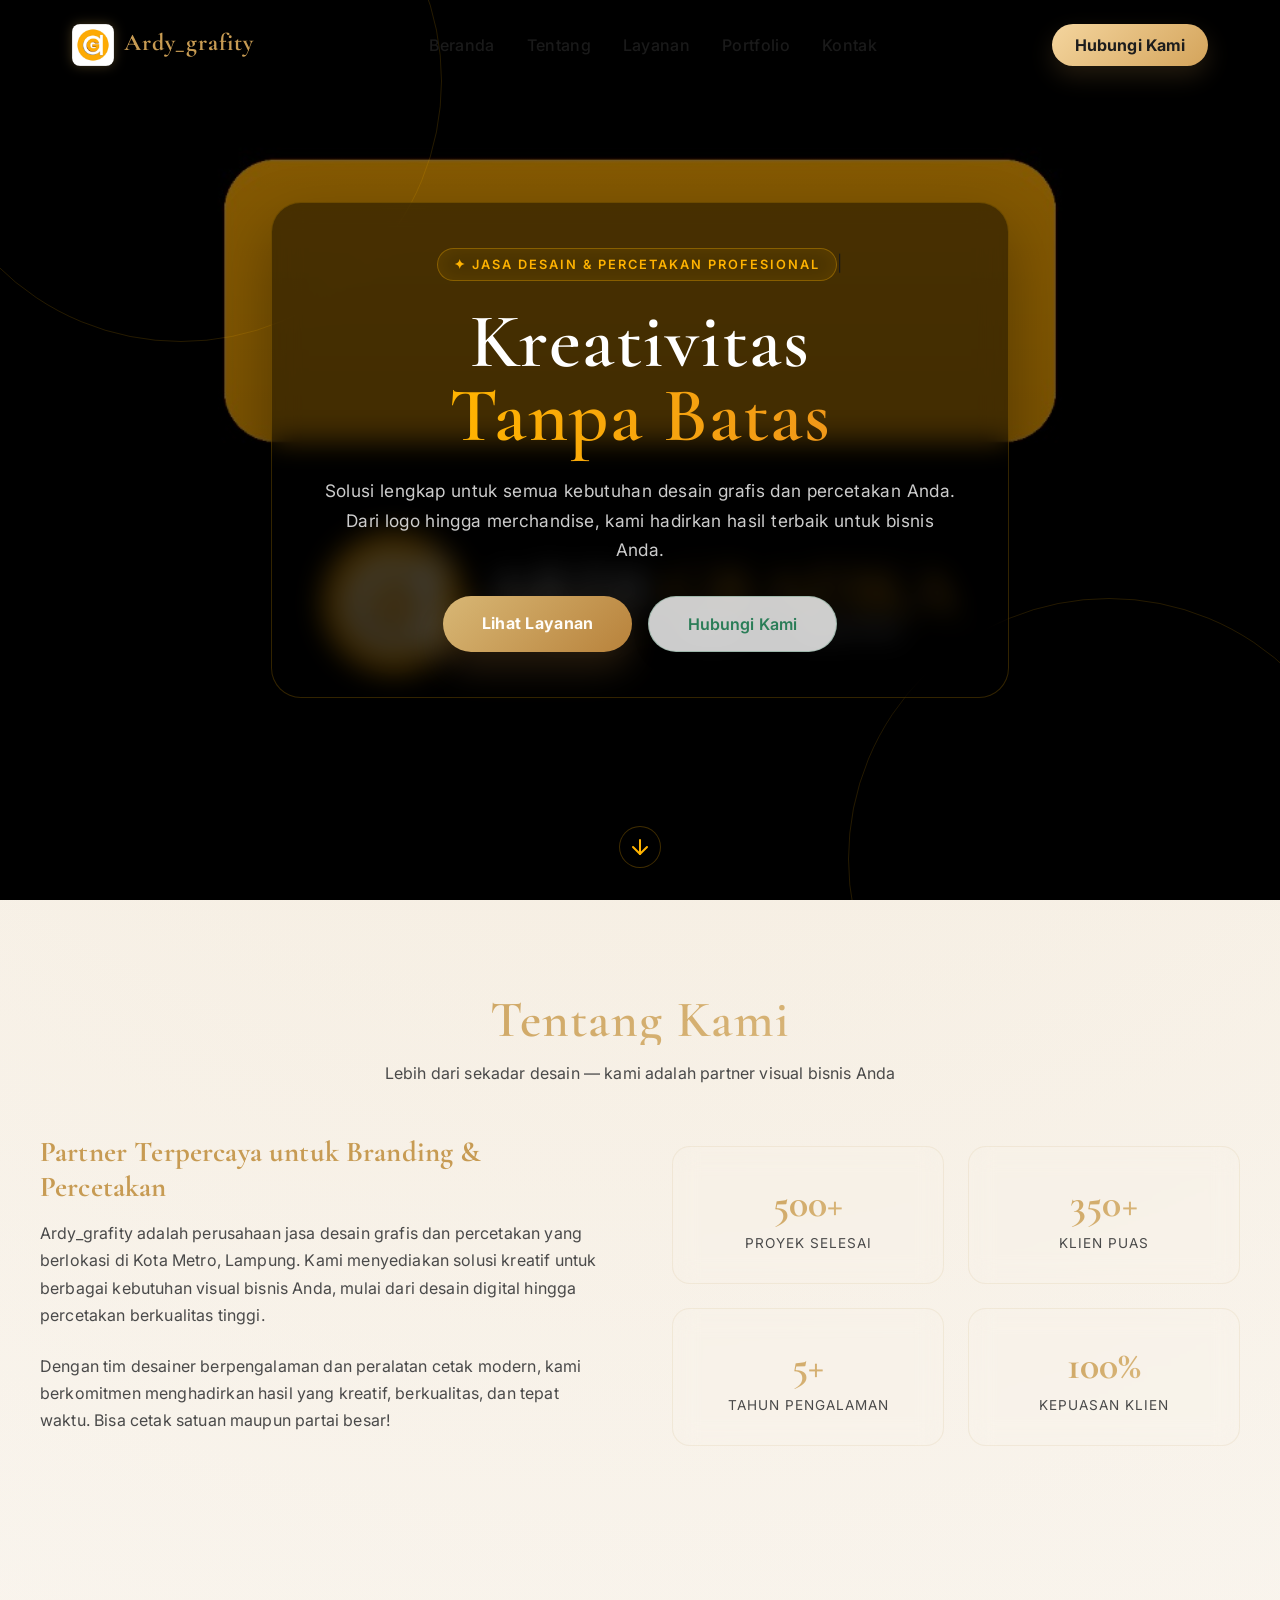
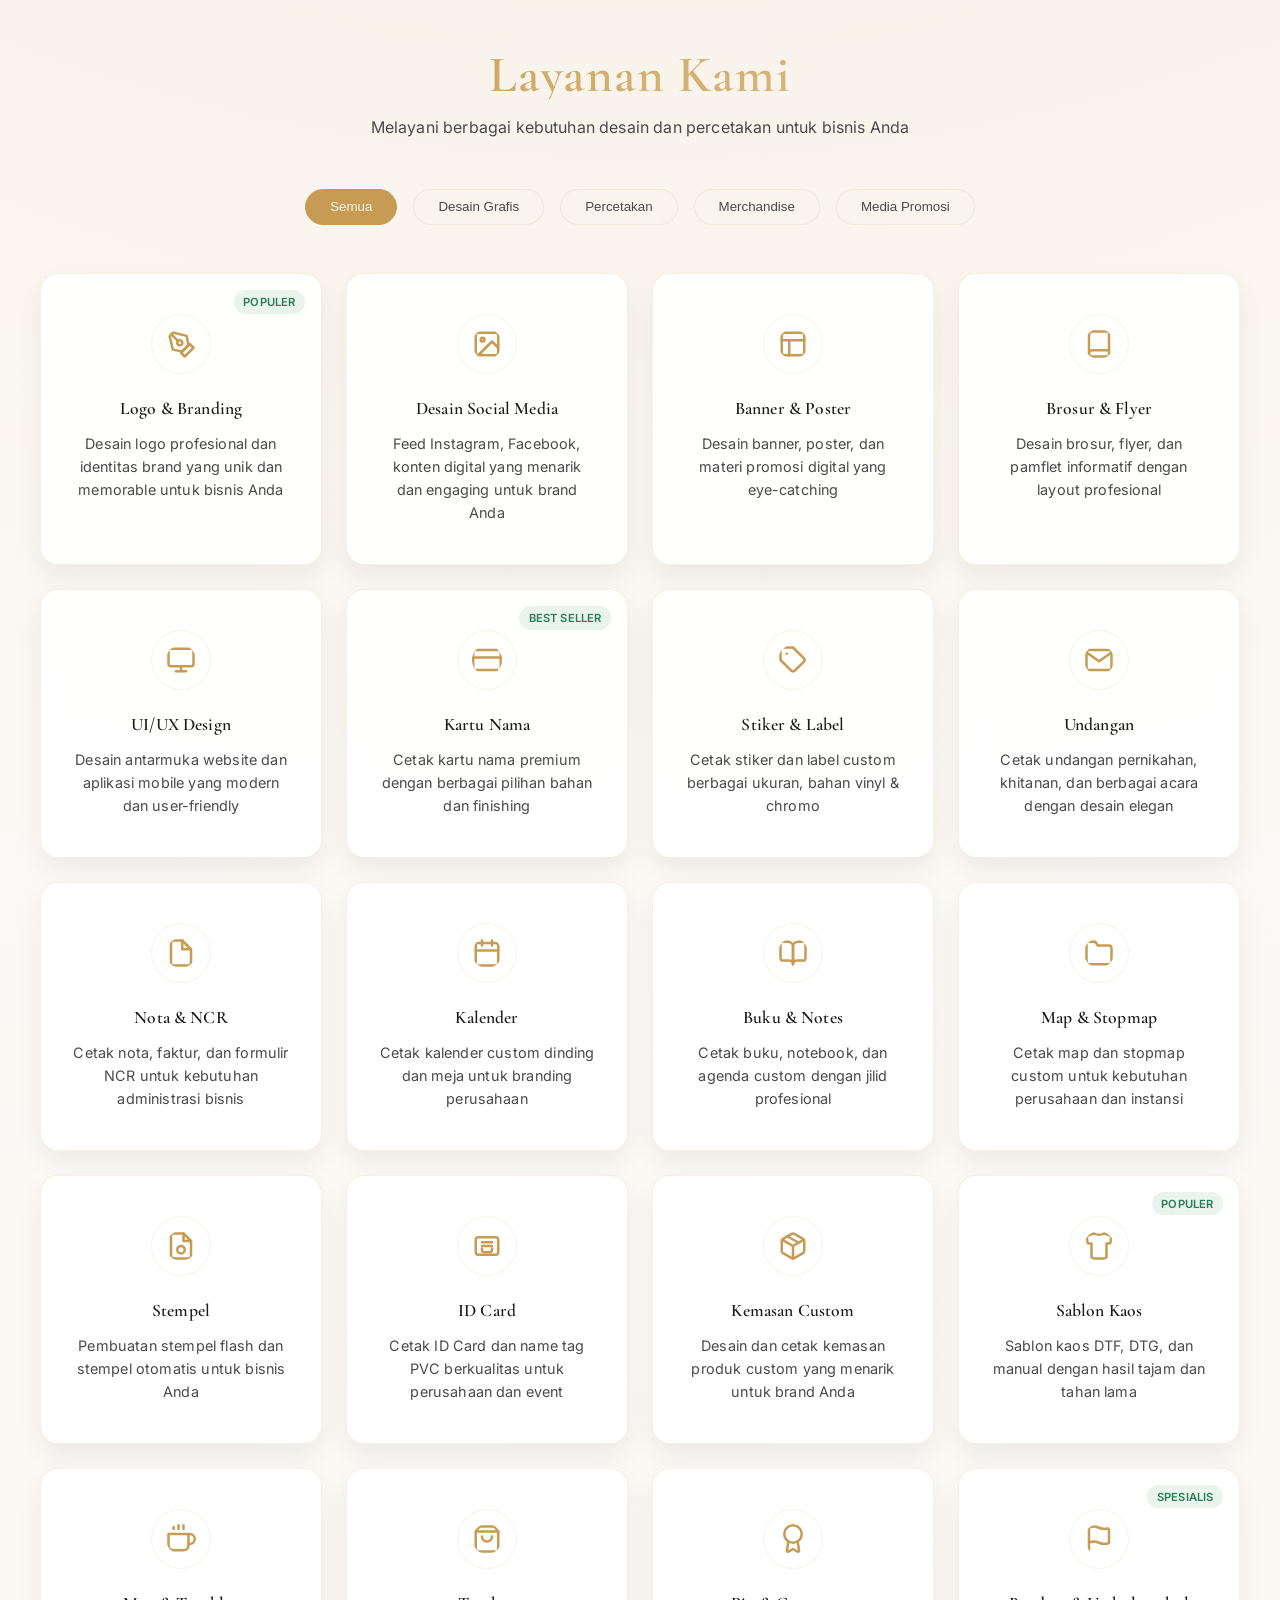
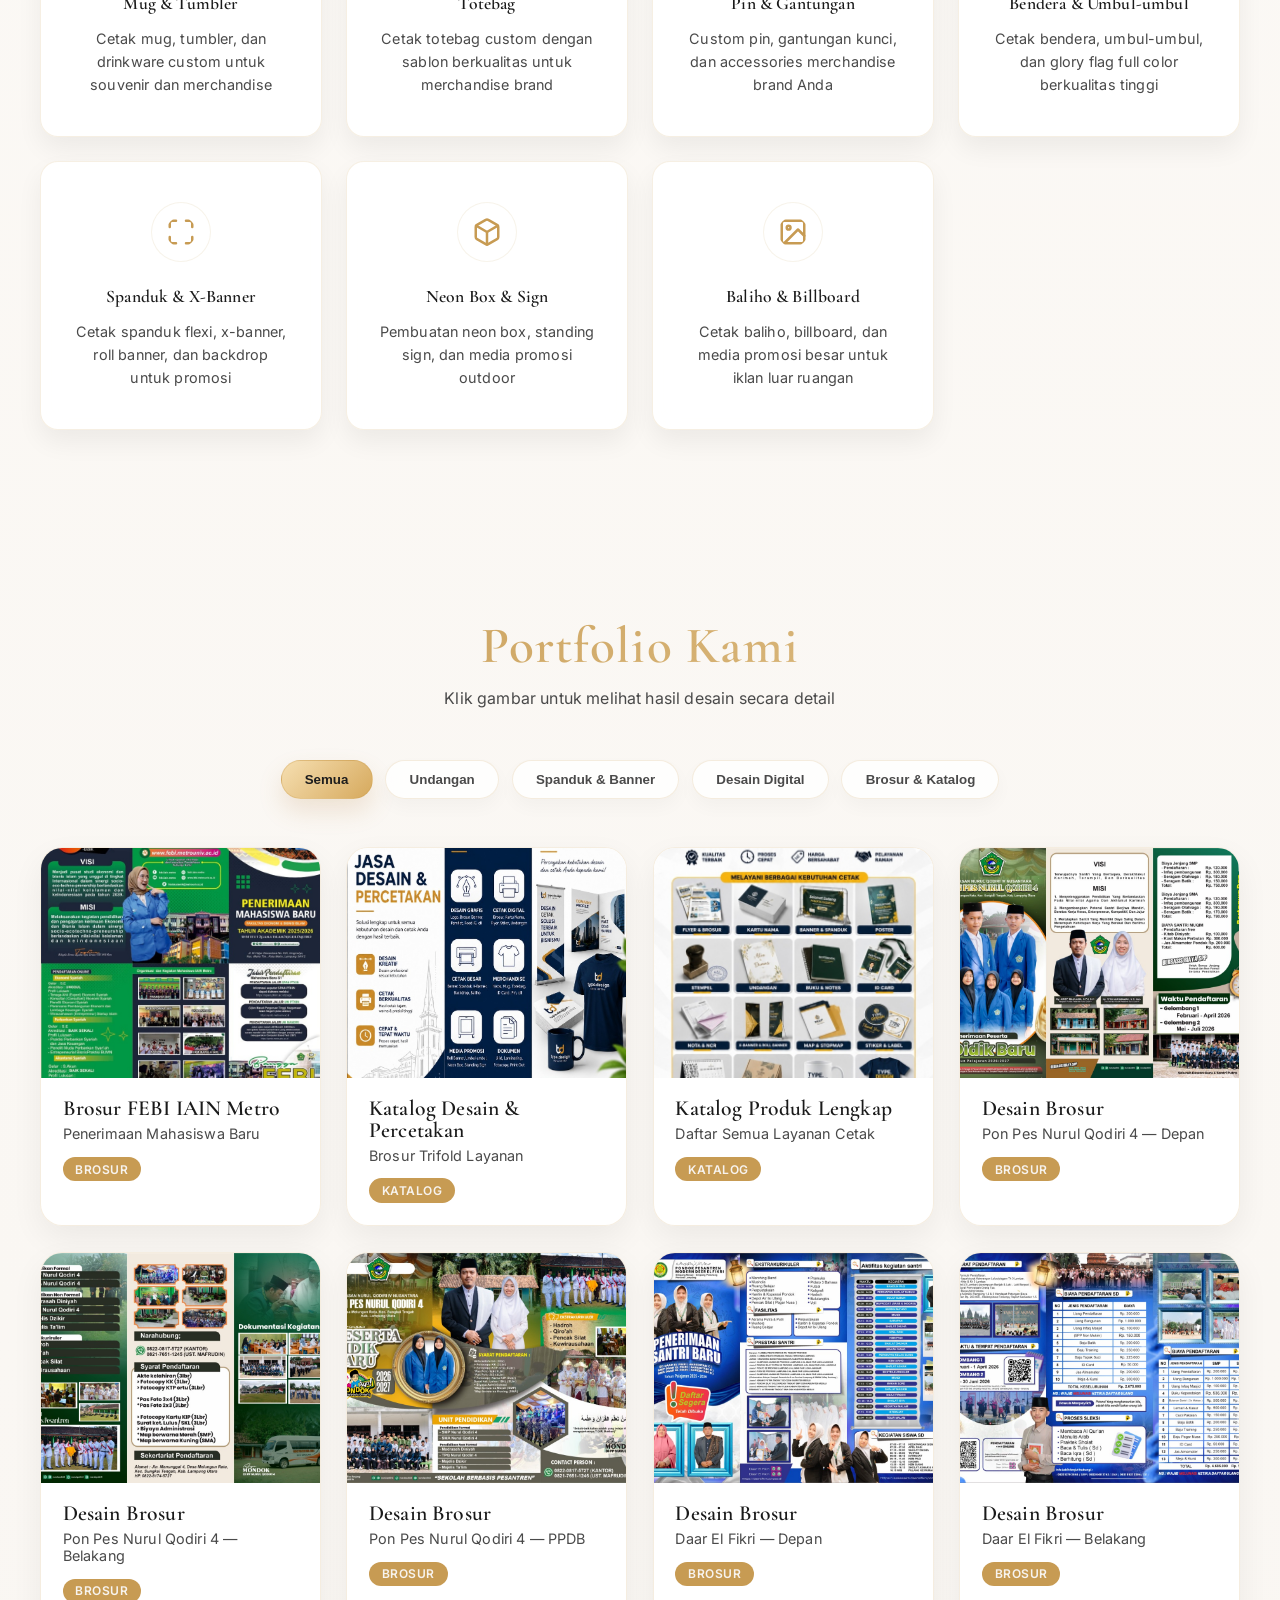
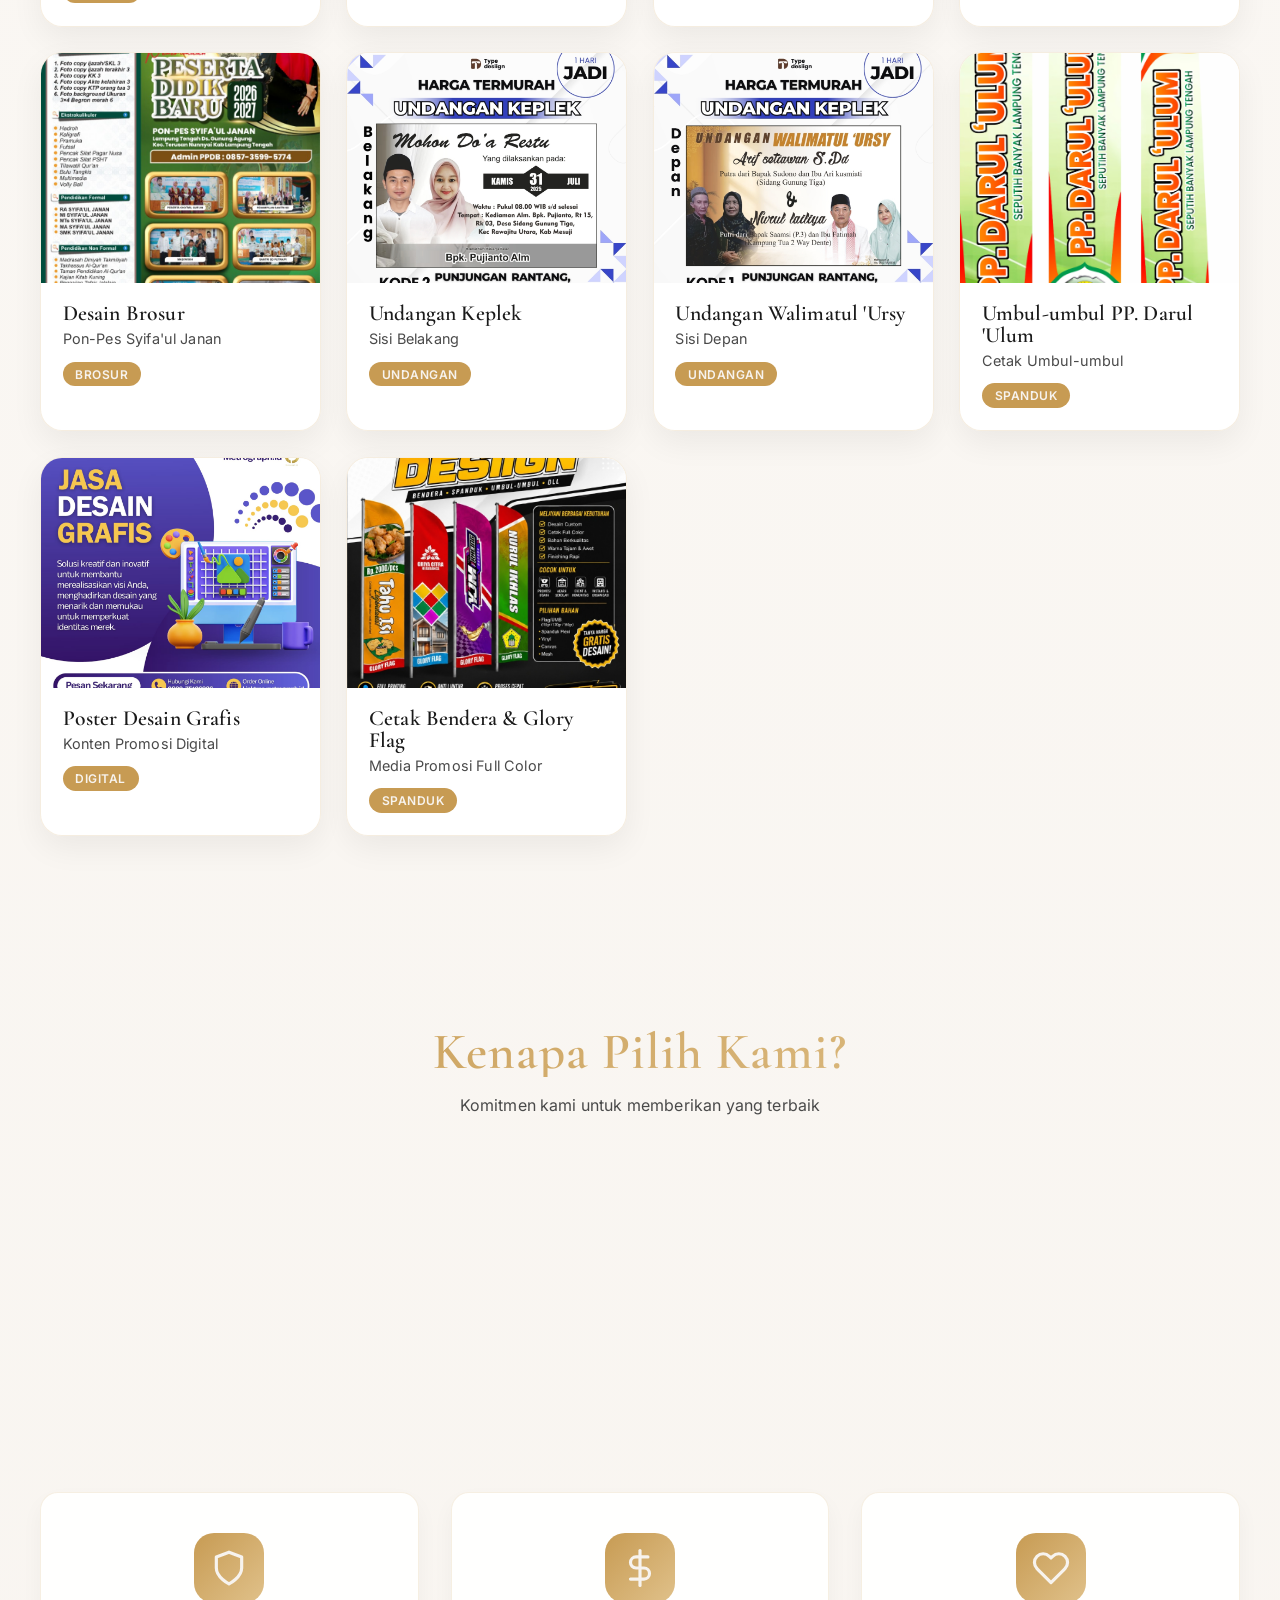
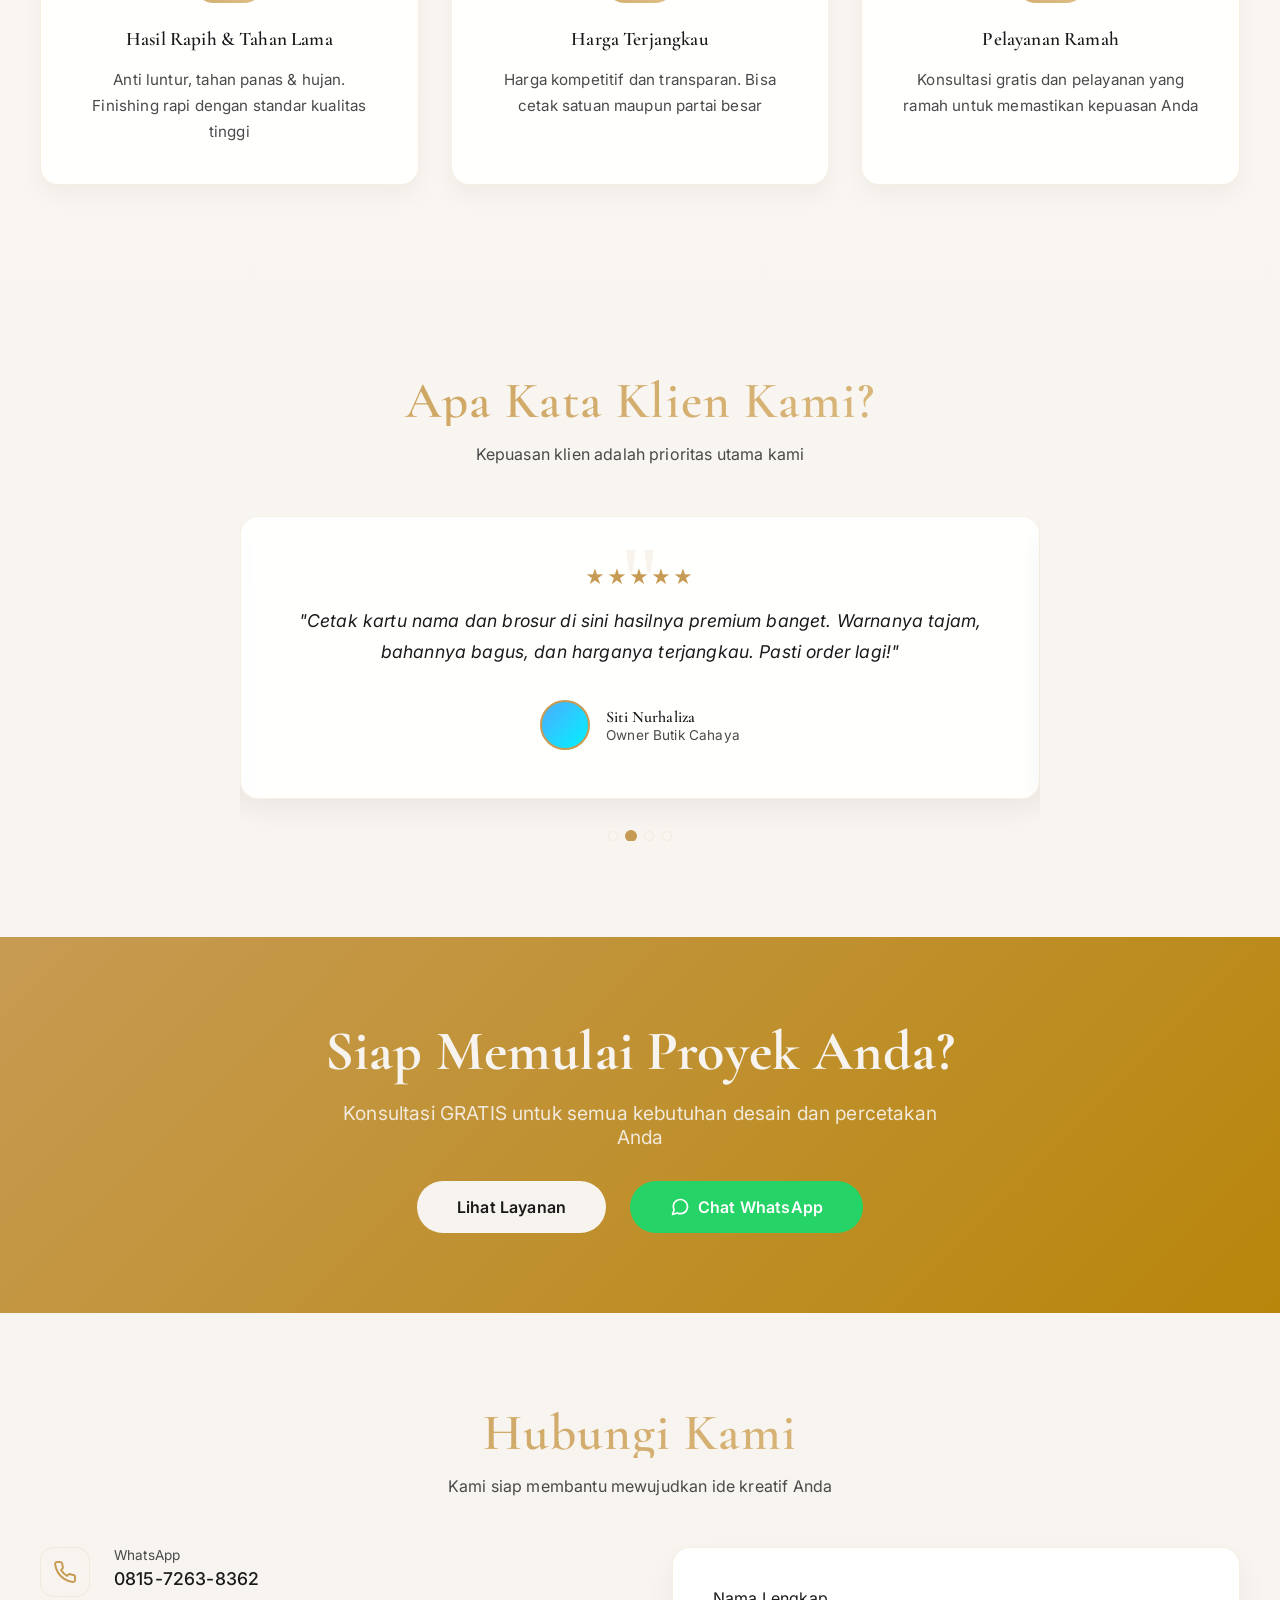
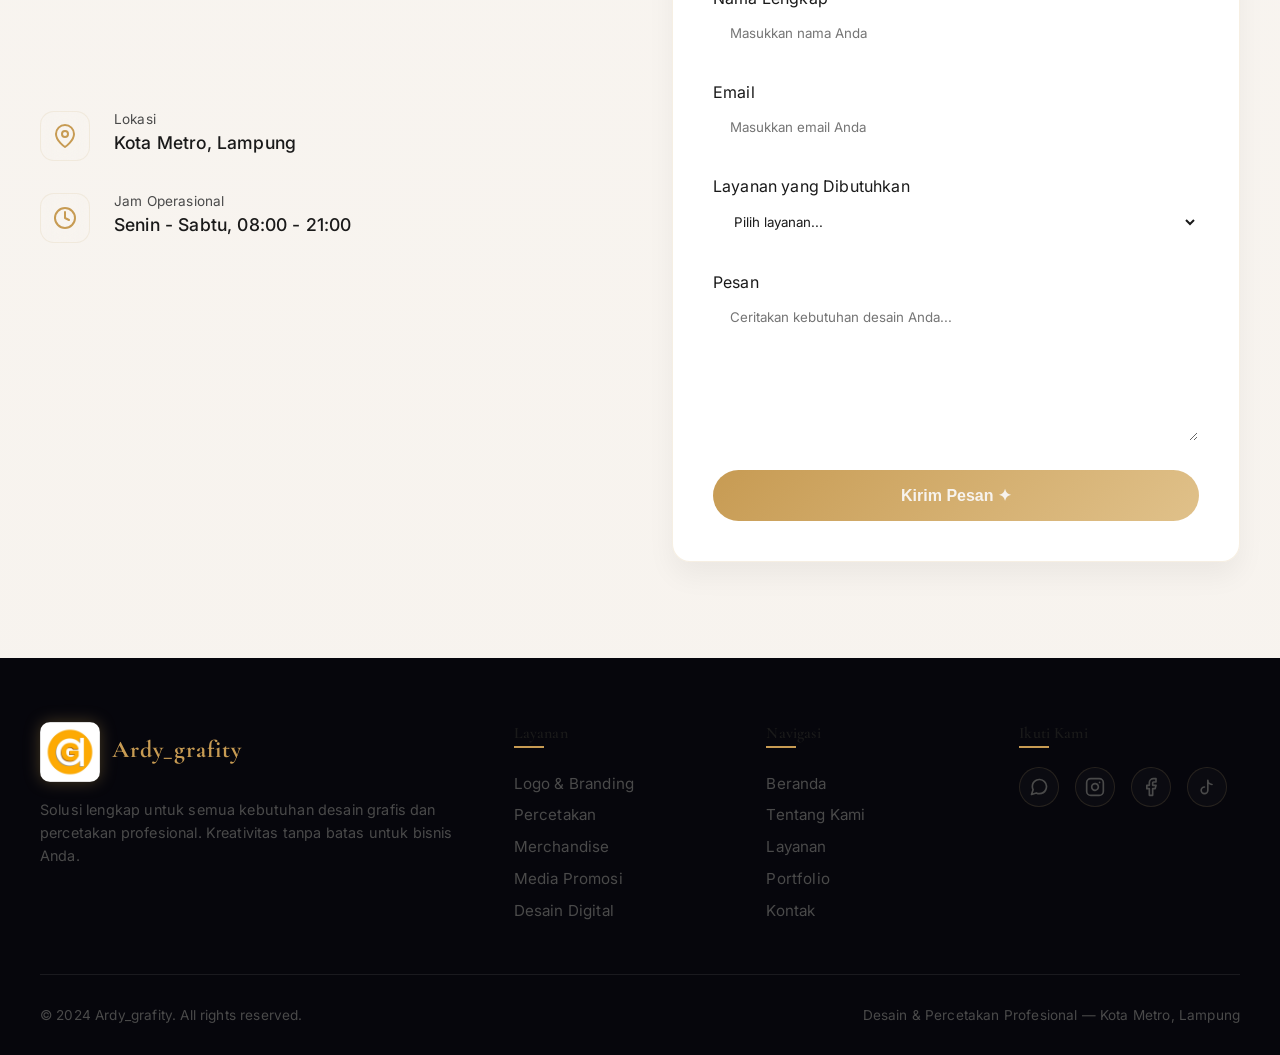
==== commit 24f002ac: "Update logo to Ardi Grafika brand logo" ====
--- a/index.html
+++ b/index.html
@@ -16,7 +16,7 @@
     <title>Ardy_grafity — Jasa Desain & Percetakan Profesional</title>
 
     <!-- Favicon -->
-    <link rel="icon" type="image/jpeg" href="logo.jpg">
+    <link rel="icon" type="image/jpeg" href="images/logo.jpg">
 
     <!-- Google Fonts -->
     <link rel="preconnect" href="https://fonts.googleapis.com">
@@ -33,7 +33,7 @@
     <!-- Navbar -->
     <nav id="navbar" class="navbar">
         <div class="nav-container">
-            <a href="#" class="nav-logo"><img src="logo.jpg" alt="Type_design Arrdiianto Logo"
+            <a href="#" class="nav-logo"><img src="images/logo.jpg" alt="Ardi Grafika Logo"
                     class="nav-logo-img">Ardy<span>_grafity</span></a>
             <ul class="nav-links">
                 <li><a href="#hero" class="nav-link">Beranda</a></li>
@@ -827,7 +827,7 @@
     <footer id="footer">
         <div class="footer-grid">
             <div class="footer-brand">
-                <div class="nav-logo"><img src="logo.jpg" alt="Type_design Arrdiianto Logo"
+                <div class="nav-logo"><img src="images/logo.jpg" alt="Ardi Grafika Logo"
                         class="footer-logo-img">Ardy<span>_grafity</span></div>
                 <p>Solusi lengkap untuk semua kebutuhan desain grafis dan percetakan profesional. Kreativitas tanpa
                     batas untuk bisnis Anda.</p>
--- a/style.css
+++ b/style.css
@@ -238,9 +238,9 @@
   position: relative;
   overflow: hidden;
   background:
-    radial-gradient(circle at top left, rgba(224, 193, 138, 0.34), transparent 30%),
-    radial-gradient(circle at bottom right, rgba(42, 125, 87, 0.12), transparent 35%),
-    linear-gradient(180deg, #fffdfb 0%, #f7f2ea 100%);
+    linear-gradient(180deg, rgba(0, 0, 0, 0.45) 0%, rgba(0, 0, 0, 0.6) 100%),
+    url('images/hero-bg.jpg') center center / cover no-repeat;
+  background-attachment: fixed;
 }
 
 #hero::before,
@@ -249,7 +249,7 @@
   position: absolute;
   width: 520px;
   height: 520px;
-  border: 1px solid rgba(199, 155, 83, 0.18);
+  border: 1px solid rgba(255, 179, 0, 0.15);
   border-radius: 50%;
   z-index: 0;
 }
@@ -280,20 +280,20 @@
   position: relative;
   padding: 2.8rem 3rem;
   max-width: 980px;
-  background: rgba(255, 255, 255, 0.52);
-  border: 1px solid rgba(199, 155, 83, 0.18);
+  background: rgba(0, 0, 0, 0.45);
+  border: 1px solid rgba(255, 179, 0, 0.2);
   border-radius: 30px;
-  box-shadow: 0 24px 60px rgba(24, 24, 24, 0.06);
-  backdrop-filter: blur(8px);
-  -webkit-backdrop-filter: blur(8px);
+  box-shadow: 0 24px 60px rgba(0, 0, 0, 0.3);
+  backdrop-filter: blur(14px);
+  -webkit-backdrop-filter: blur(14px);
 }
 
 .hero-badge {
   display: inline-block;
-  background: var(--accent-green-soft);
+  background: rgba(255, 179, 0, 0.15);
   backdrop-filter: var(--glass-blur);
-  border: 1px solid rgba(42, 125, 87, 0.2);
-  color: var(--accent-green);
+  border: 1px solid rgba(255, 179, 0, 0.3);
+  color: #ffb300;
   padding: 0.5rem 1rem;
   border-radius: var(--radius-btn);
   font-size: 0.8rem;
@@ -308,13 +308,13 @@
   font-size: clamp(3rem, 6vw, 5.5rem);
   font-weight: 600;
   letter-spacing: 0.02em;
-  color: var(--text-main);
+  color: #ffffff;
   line-height: 0.96;
   margin-bottom: 1.5rem;
 }
 
 .hero-title .highlight {
-  background: linear-gradient(90deg, #c89d59, #8a6b38);
+  background: linear-gradient(90deg, #ffb300, #f09819);
   -webkit-background-clip: text;
   background-clip: text;
   color: transparent;
@@ -322,7 +322,7 @@
 
 .hero-subtitle {
   font-size: 1.08rem;
-  color: var(--text-muted);
+  color: rgba(255, 255, 255, 0.8);
   max-width: 640px;
   margin: 0 auto;
   line-height: 1.7;
@@ -379,18 +379,18 @@
   bottom: 2rem;
   left: 50%;
   transform: translateX(-50%);
-  color: var(--accent-gold);
+  color: #ffb300;
   font-size: 1.5rem;
   animation: bounce 2s infinite;
-  background: rgba(255, 255, 255, 0.7);
-  border: 1px solid rgba(199, 155, 83, 0.18);
+  background: rgba(0, 0, 0, 0.4);
+  border: 1px solid rgba(255, 179, 0, 0.25);
   width: 42px;
   height: 42px;
   border-radius: 50%;
   display: flex;
   align-items: center;
   justify-content: center;
-  box-shadow: 0 12px 26px rgba(17, 17, 17, 0.06);
+  box-shadow: 0 12px 26px rgba(0, 0, 0, 0.2);
 }
 
 /* ================== ABOUT ================== */
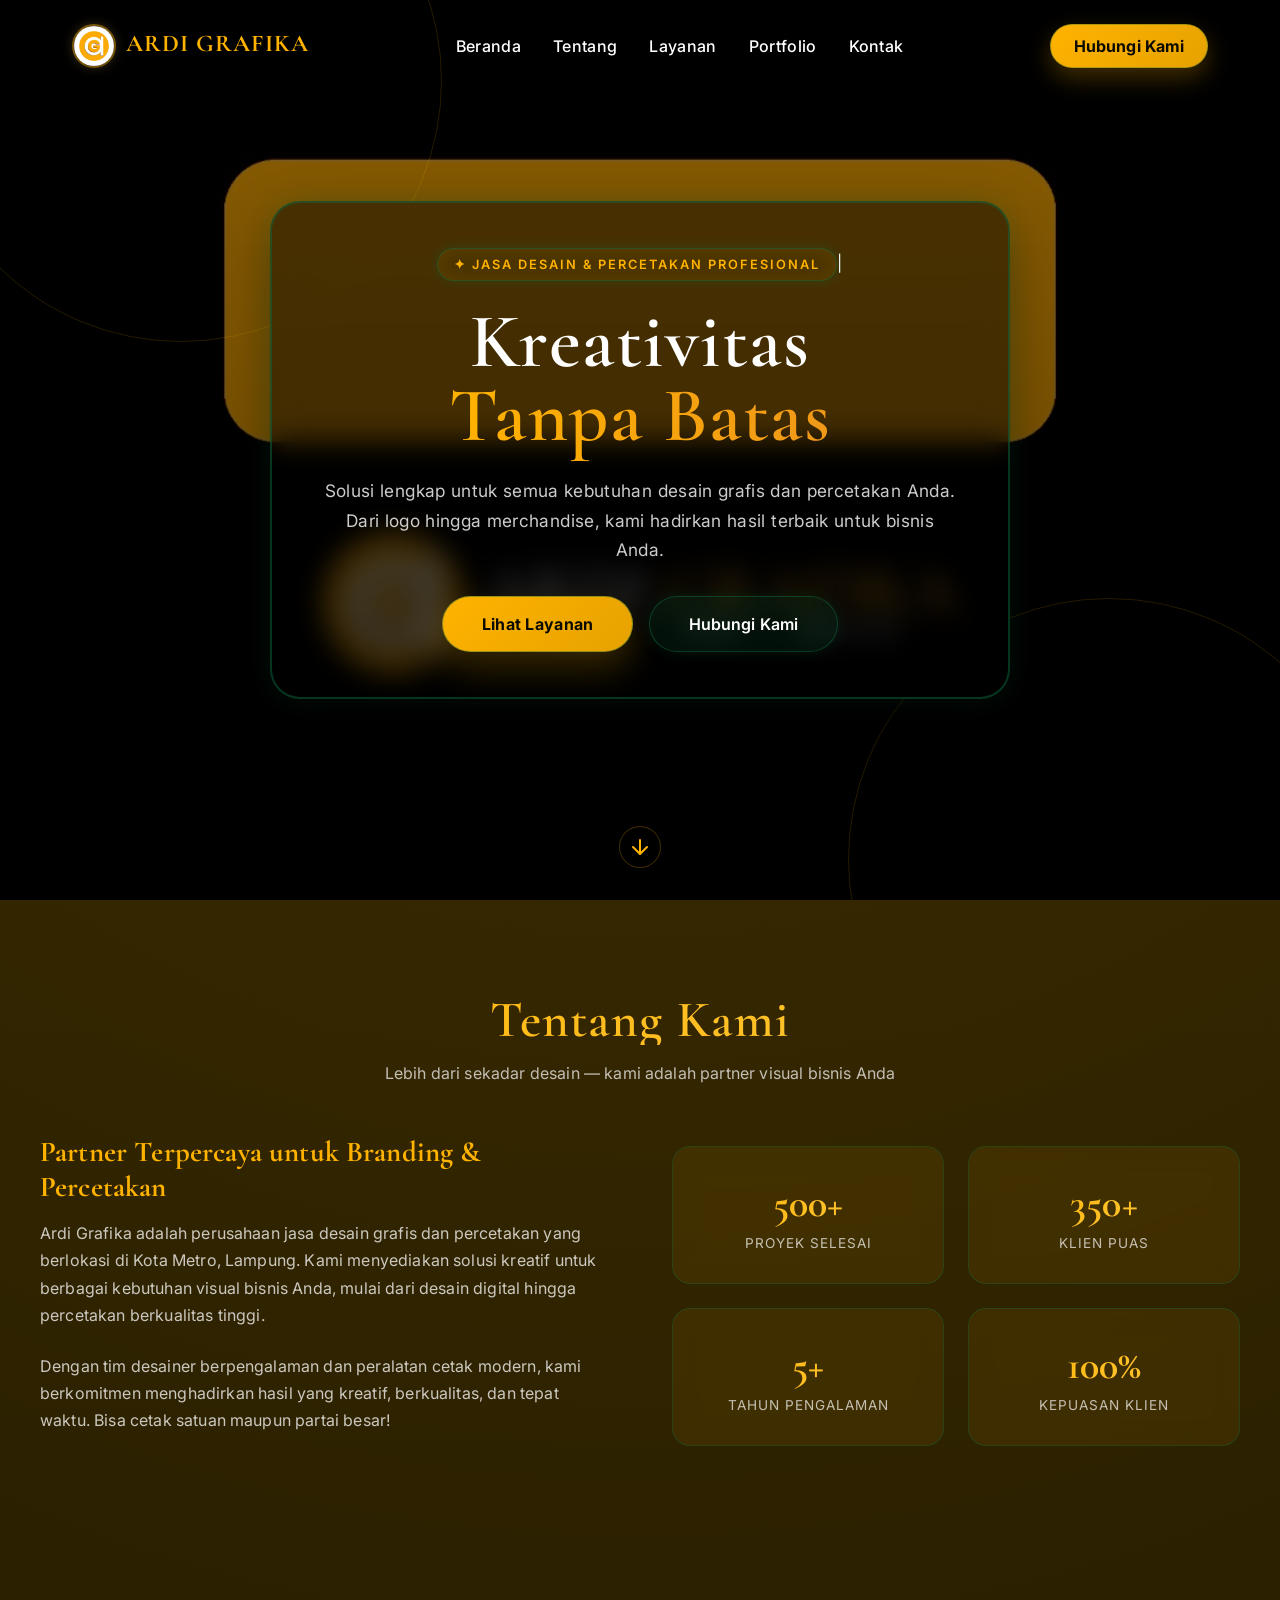
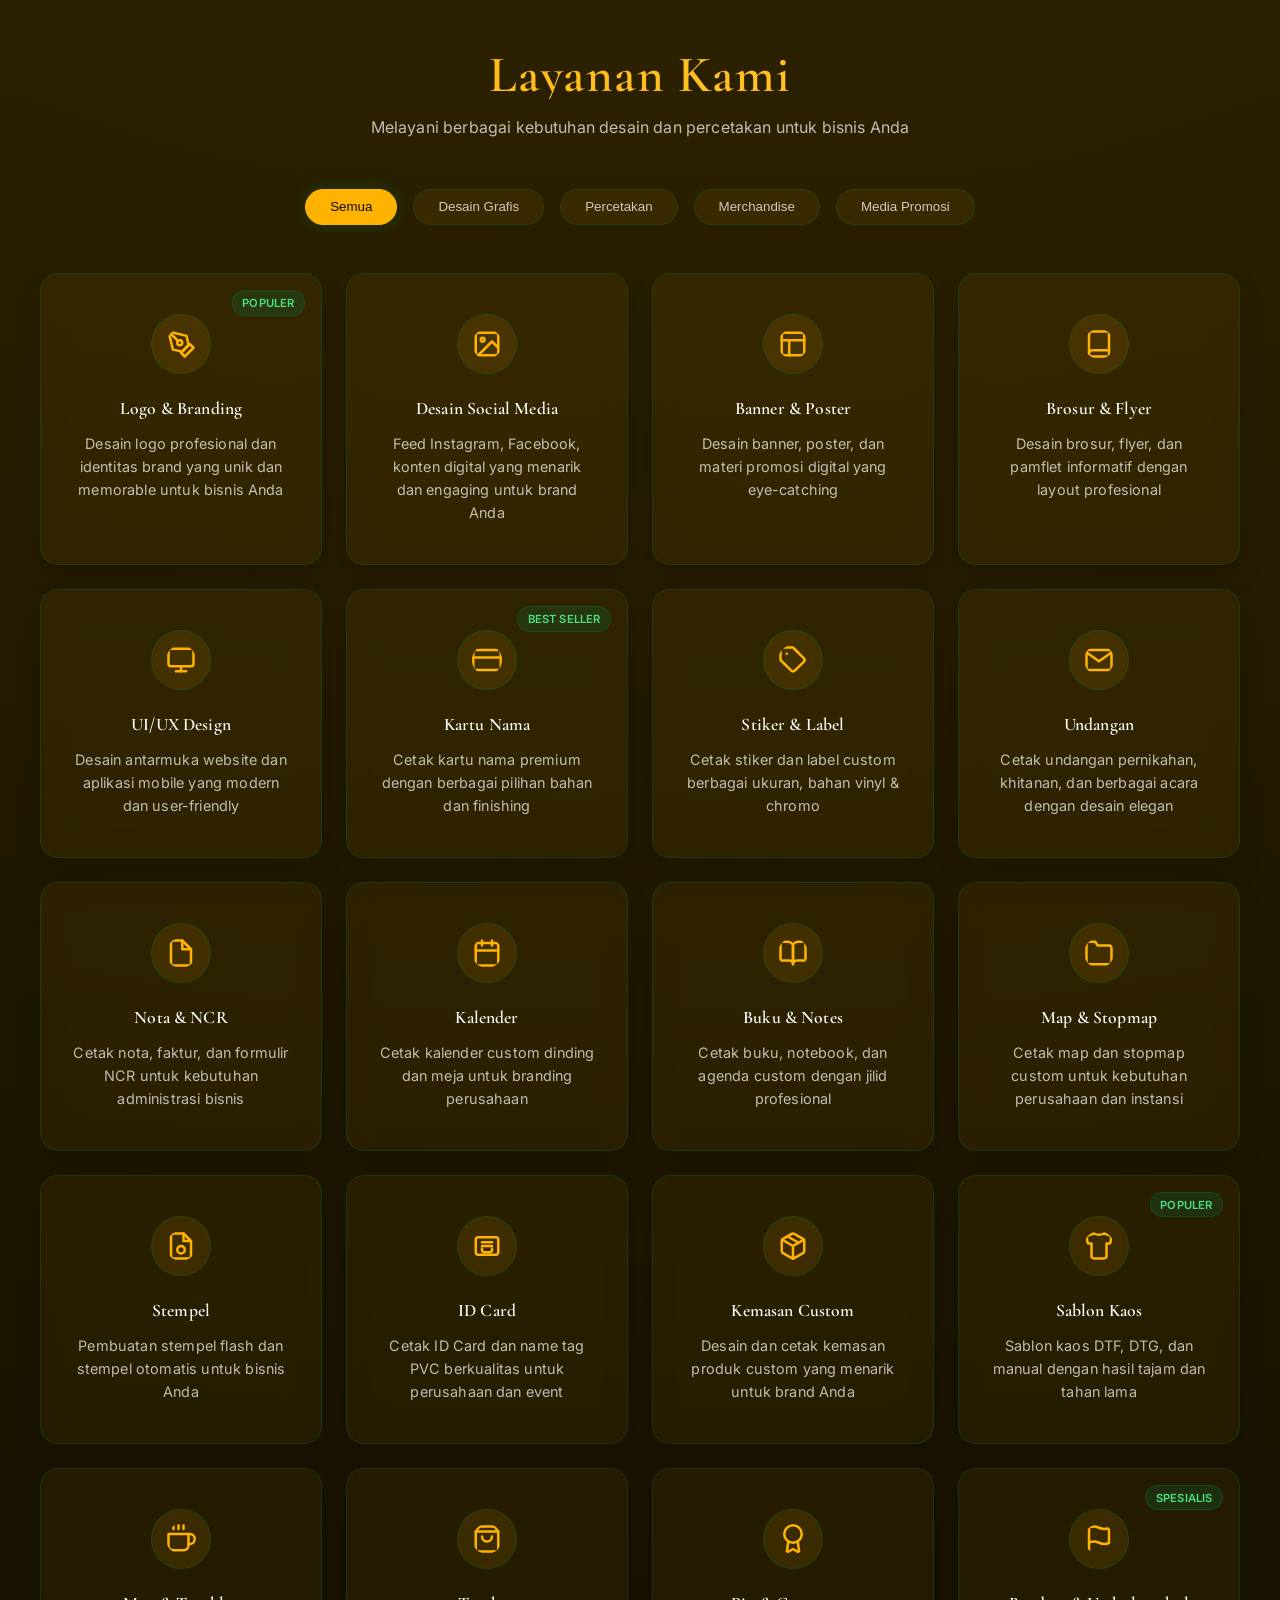
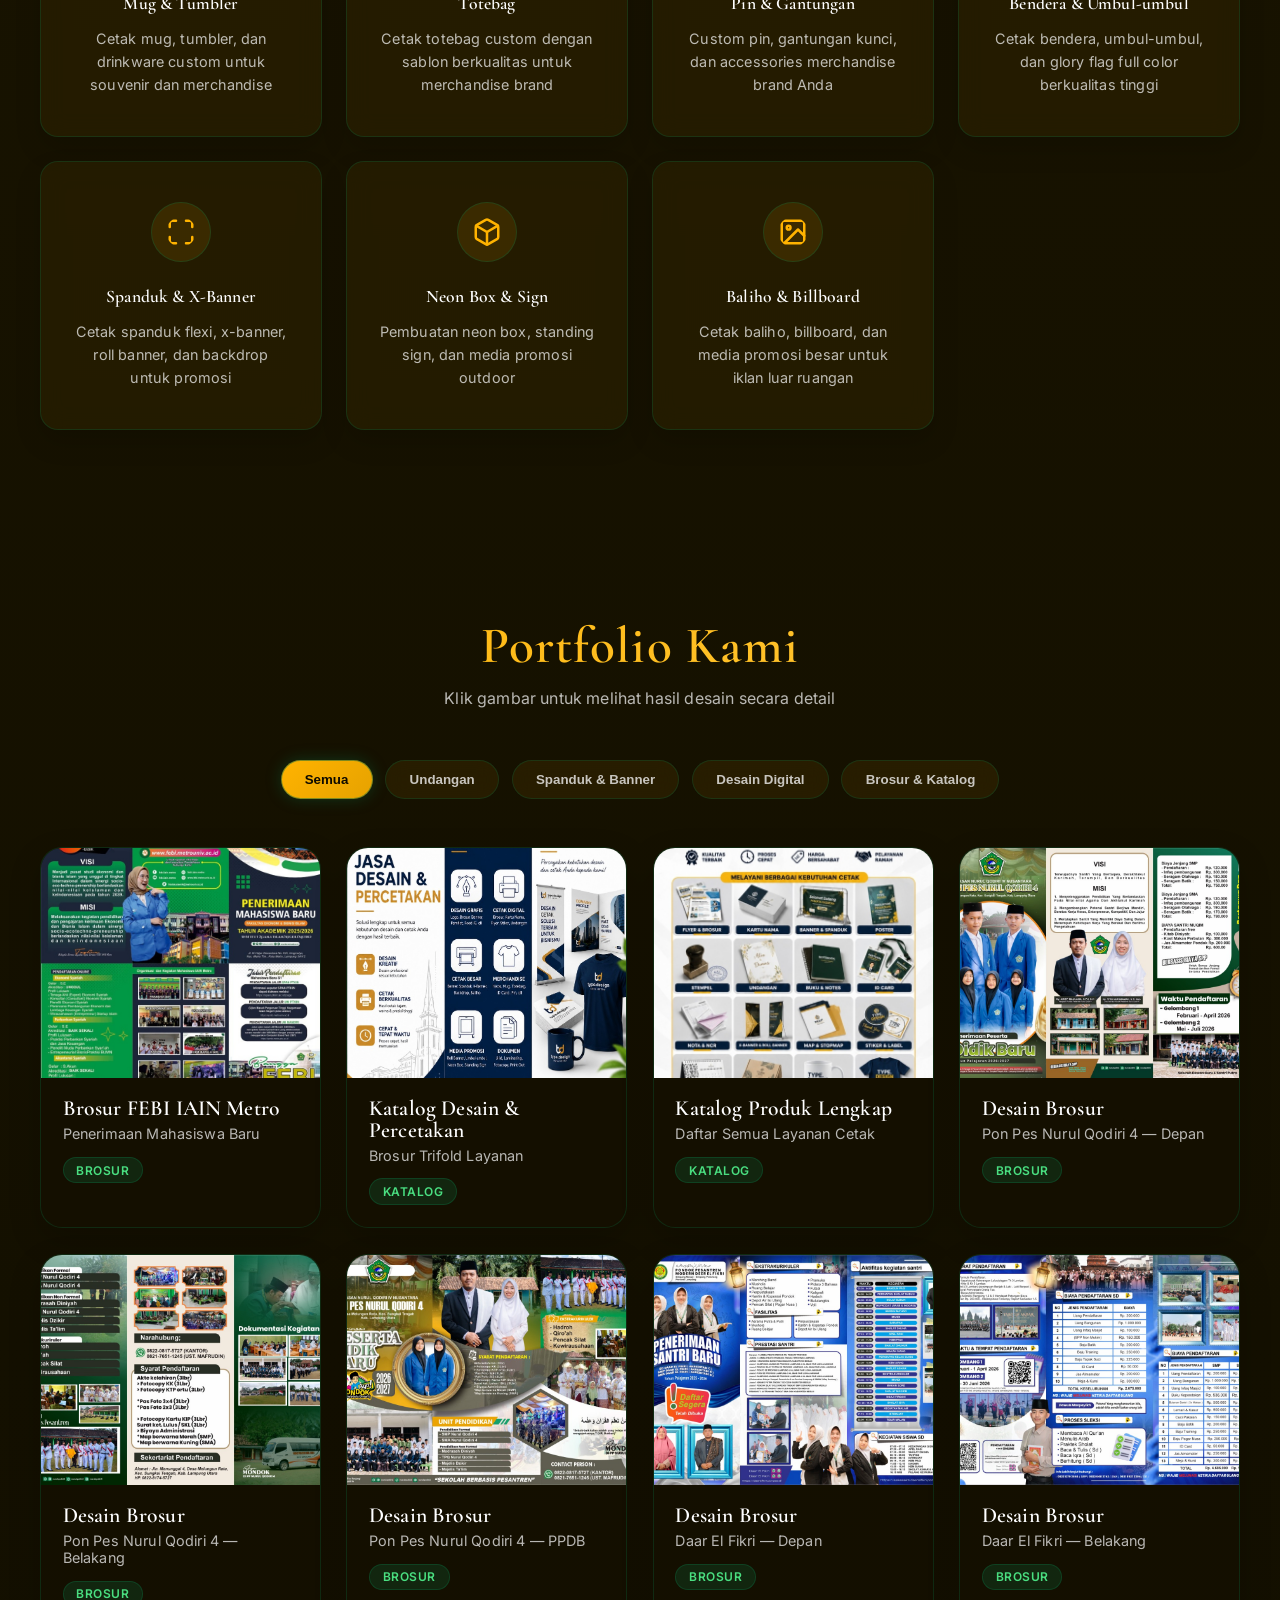
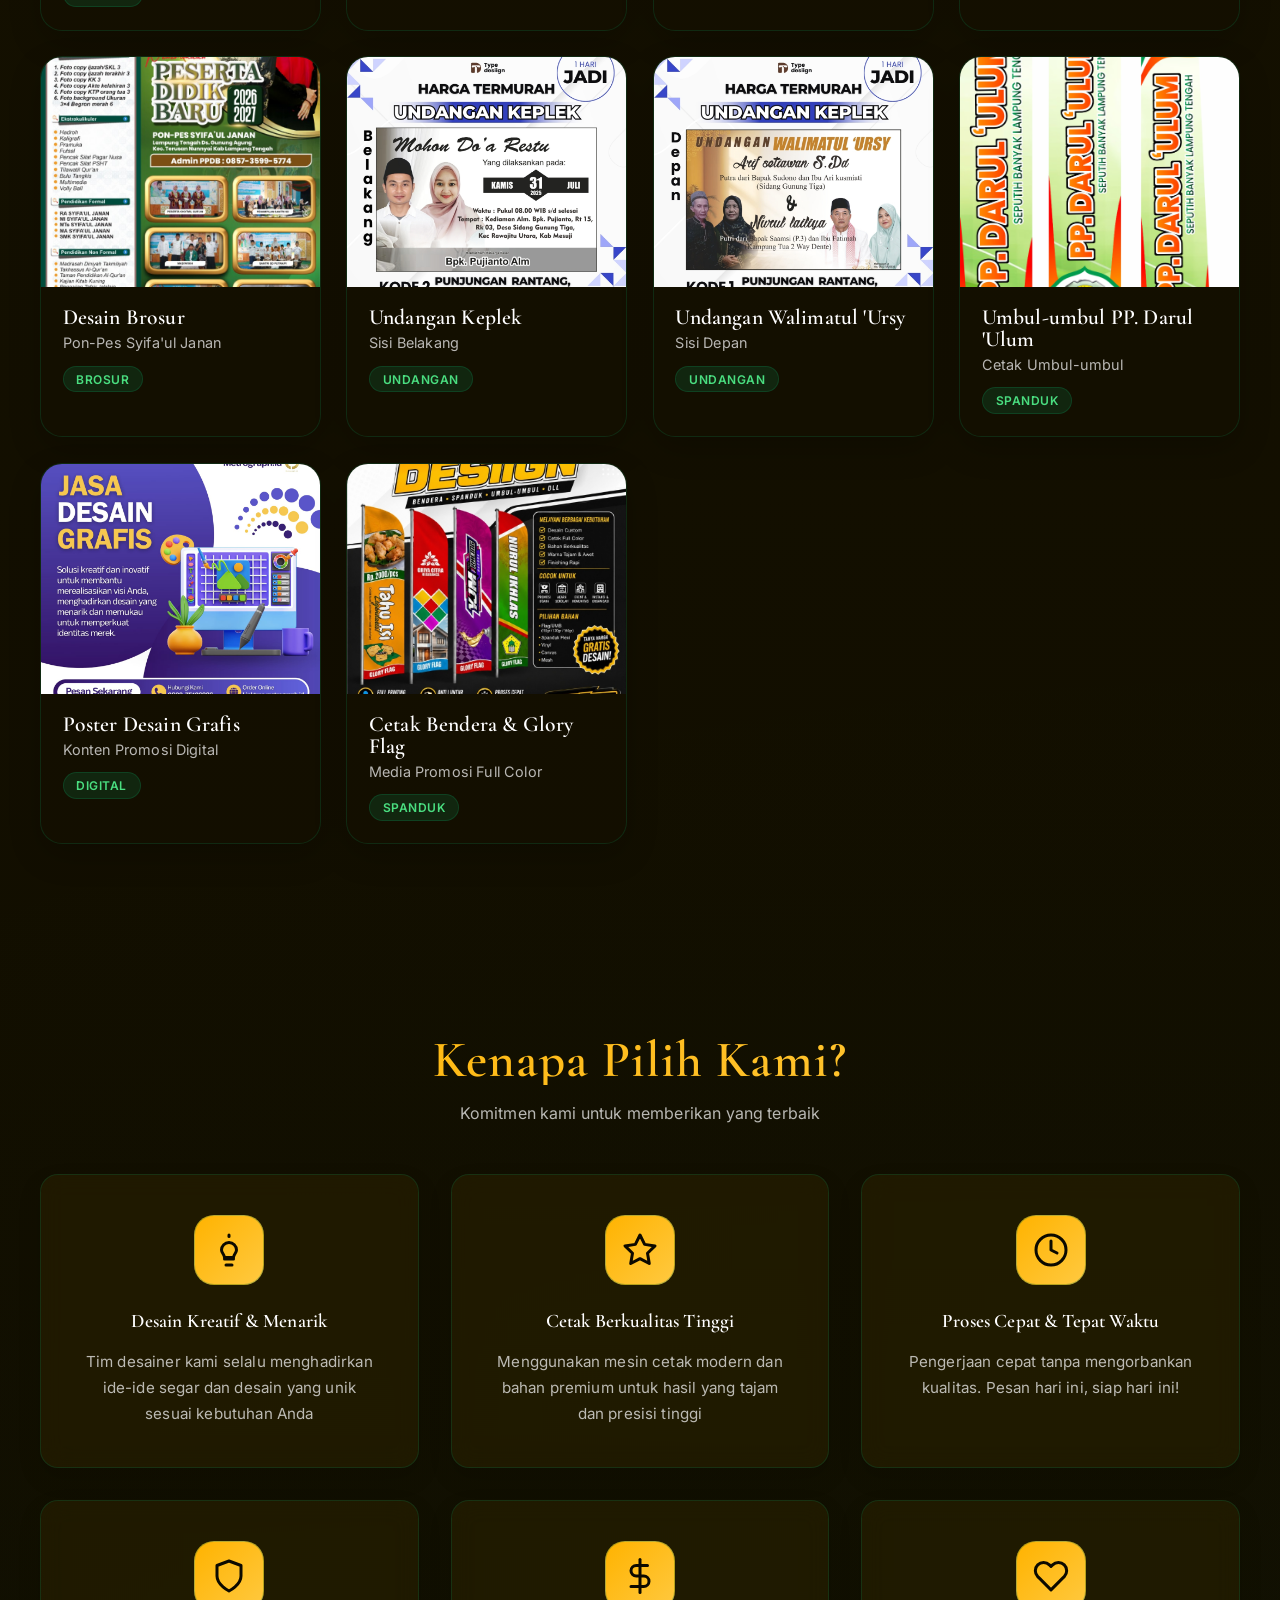
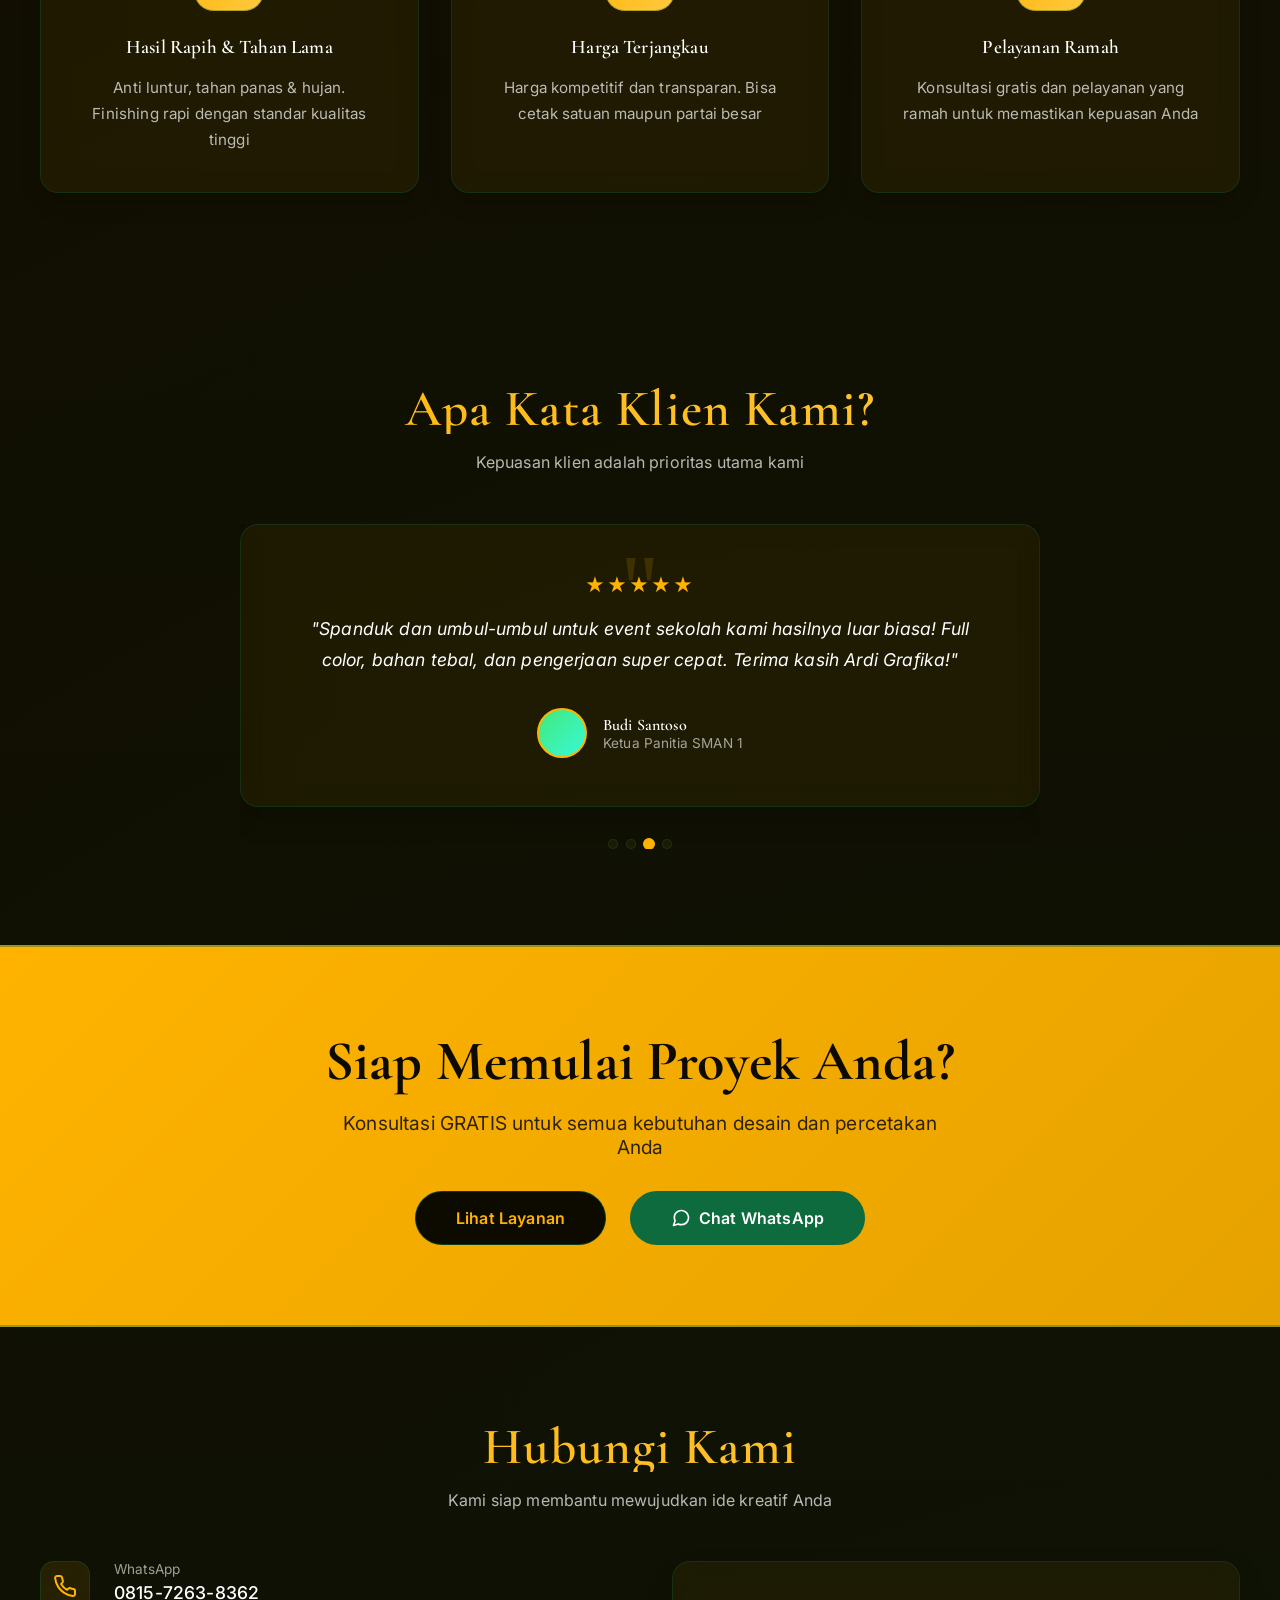
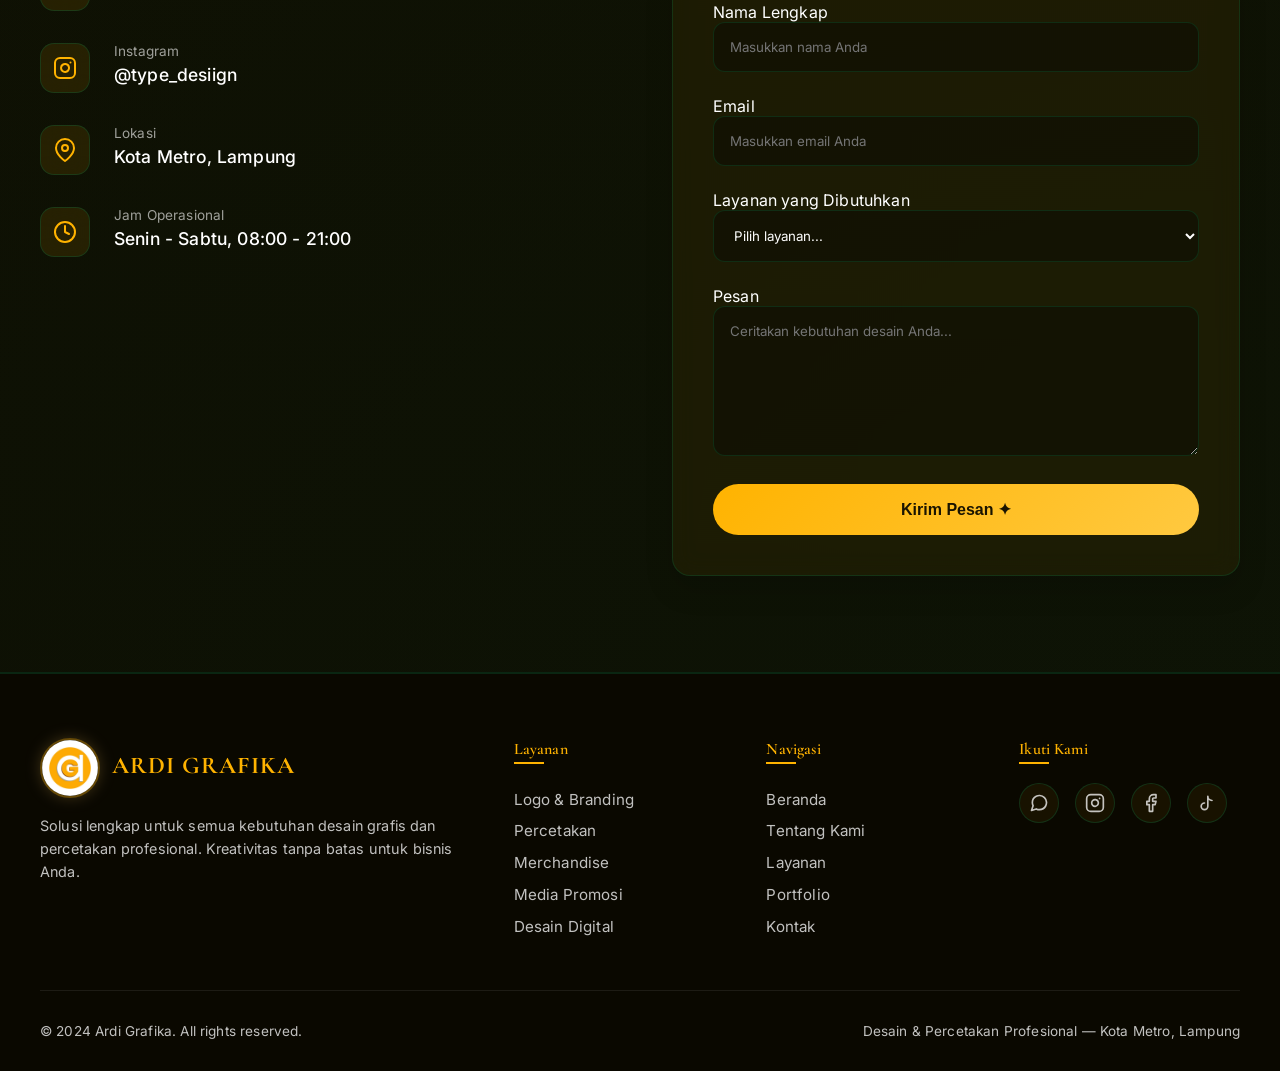
==== commit 578a1ef8: "Rebrand to ARDI GRAFIKA - Design Print Creative" ====
--- a/index.html
+++ b/index.html
@@ -5,15 +5,15 @@
     <meta charset="UTF-8">
     <meta name="viewport" content="width=device-width, initial-scale=1.0">
     <meta name="description"
-        content="Ardy_grafity menyediakan jasa desain grafis dan percetakan profesional. Logo, branding, banner, stiker, merchandise, dan semua kebutuhan branding Anda.">
+        content="Ardi Grafika menyediakan jasa desain grafis dan percetakan profesional. Logo, branding, banner, stiker, merchandise, dan semua kebutuhan branding Anda.">
 
     <!-- Open Graph Tags -->
-    <meta property="og:title" content="Ardy_grafity — Jasa Desain & Percetakan Profesional">
+    <meta property="og:title" content="Ardi Grafika — Design • Print • Creative">
     <meta property="og:description"
-        content="Ardy_grafity menyediakan jasa desain grafis dan percetakan profesional. Logo, branding, banner, stiker, merchandise, dan semua kebutuhan branding Anda.">
+        content="Ardi Grafika menyediakan jasa desain grafis dan percetakan profesional. Logo, branding, banner, stiker, merchandise, dan semua kebutuhan branding Anda.">
     <meta property="og:type" content="website">
 
-    <title>Ardy_grafity — Jasa Desain & Percetakan Profesional</title>
+    <title>Ardi Grafika — Design • Print • Creative</title>
 
     <!-- Favicon -->
     <link rel="icon" type="image/jpeg" href="images/logo.jpg">
@@ -34,7 +34,7 @@
     <nav id="navbar" class="navbar">
         <div class="nav-container">
             <a href="#" class="nav-logo"><img src="images/logo.jpg" alt="Ardi Grafika Logo"
-                    class="nav-logo-img">Ardy<span>_grafity</span></a>
+                    class="nav-logo-img">ARDI <span>GRAFIKA</span></a>
             <ul class="nav-links">
                 <li><a href="#hero" class="nav-link">Beranda</a></li>
                 <li><a href="#about" class="nav-link">Tentang</a></li>
@@ -83,7 +83,7 @@
         <div class="about-grid">
             <div class="about-text">
                 <h3>Partner Terpercaya untuk Branding & Percetakan</h3>
-                <p>Ardy_grafity adalah perusahaan jasa desain grafis dan percetakan yang berlokasi di Kota Metro,
+                <p>Ardi Grafika adalah perusahaan jasa desain grafis dan percetakan yang berlokasi di Kota Metro,
                     Lampung. Kami menyediakan solusi kreatif untuk berbagai kebutuhan visual bisnis Anda, mulai dari
                     desain digital hingga percetakan berkualitas tinggi.</p>
                 <p>Dengan tim desainer berpengalaman dan peralatan cetak modern, kami berkomitmen menghadirkan hasil
@@ -648,7 +648,7 @@
                 <div class="testimonial-card">
                     <div class="stars">★★★★★</div>
                     <p class="testimonial-text">"Desainnya sangat kreatif dan hasilnya melebihi ekspektasi! Tim
-                        Ardy_grafity sangat profesional dan responsif. Sangat recommended!"</p>
+                        Ardi Grafika sangat profesional dan responsif. Sangat recommended!"</p>
                     <div class="testimonial-author">
                         <div class="avatar" style="background: linear-gradient(135deg, #f093fb, #f5576c);"></div>
                         <div class="author-info">
@@ -674,7 +674,7 @@
                 <div class="testimonial-card">
                     <div class="stars">★★★★★</div>
                     <p class="testimonial-text">"Spanduk dan umbul-umbul untuk event sekolah kami hasilnya luar biasa!
-                        Full color, bahan tebal, dan pengerjaan super cepat. Terima kasih Ardy_grafity!"</p>
+                        Full color, bahan tebal, dan pengerjaan super cepat. Terima kasih Ardi Grafika!"</p>
                     <div class="testimonial-author">
                         <div class="avatar" style="background: linear-gradient(135deg, #43e97b, #38f9d7);"></div>
                         <div class="author-info">
@@ -828,7 +828,7 @@
         <div class="footer-grid">
             <div class="footer-brand">
                 <div class="nav-logo"><img src="images/logo.jpg" alt="Ardi Grafika Logo"
-                        class="footer-logo-img">Ardy<span>_grafity</span></div>
+                        class="footer-logo-img">ARDI <span>GRAFIKA</span></div>
                 <p>Solusi lengkap untuk semua kebutuhan desain grafis dan percetakan profesional. Kreativitas tanpa
                     batas untuk bisnis Anda.</p>
             </div>
@@ -893,7 +893,7 @@
         </div>
 
         <div class="footer-bottom">
-            <div class="footer-left">© 2024 Ardy_grafity. All rights reserved.</div>
+            <div class="footer-left">© 2024 Ardi Grafika. All rights reserved.</div>
             <div class="footer-right">Desain & Percetakan Profesional — Kota Metro, Lampung</div>
         </div>
     </footer>
--- a/style.css
+++ b/style.css
@@ -1,20 +1,20 @@
 @import url('https://fonts.googleapis.com/css2?family=Cormorant+Garamond:wght@500;600;700&family=Inter:wght@300;400;500;600;700&display=swap');
 
 :root {
-  --bg-dark: #f7f3ee;
-  --bg-card: #ffffff;
-  --bg-lighter: #f2e9dc;
-
-  --accent-gold: #c79b53;
-  --accent-gold-hover: #e0c18a;
-  --accent-green: #2a7d57;
-  --accent-green-soft: #e9f4ed;
+  --bg-dark: #1a1400;
+  --bg-card: rgba(20, 16, 0, 0.7);
+  --bg-lighter: #2a2000;
+
+  --accent-gold: #FFB300;
+  --accent-gold-hover: #FFC940;
+  --accent-green: #0d6b3e;
+  --accent-green-soft: rgba(13, 107, 62, 0.2);
   --accent-ivory: #f8f4ef;
   --accent-sand: #efe0c2;
 
-  --text-main: #1a1a1a;
-  --text-muted: #4a4a4a;
-  --text-subtle: #736d64;
+  --text-main: #ffffff;
+  --text-muted: rgba(255, 255, 255, 0.75);
+  --text-subtle: rgba(255, 255, 255, 0.55);
 
   --font-heading: 'Cormorant Garamond', Georgia, serif;
   --font-body: 'Inter', sans-serif;
@@ -23,11 +23,12 @@
   --radius-btn: 999px;
   --radius-sm: 12px;
 
-  --glass-bg: rgba(255, 255, 255, 0.025);
-  --glass-border: 1px solid rgba(199, 168, 107, 0.14);
+  --glass-bg: rgba(255, 179, 0, 0.06);
+  --glass-border: 1px solid rgba(13, 107, 62, 0.35);
   --glass-blur: blur(12px);
 
-  --gold-gradient: linear-gradient(135deg, var(--accent-gold), var(--accent-gold-hover));
+  --gold-gradient: linear-gradient(135deg, #FFB300, #FFC940);
+  --green-glow: 0 0 15px rgba(13, 107, 62, 0.4);
 }
 
 /* ================== GLOBAL & RESET ================== */
@@ -43,8 +44,9 @@
 
 body {
   background:
-    radial-gradient(circle at top, rgba(199, 155, 83, 0.18), transparent 28%),
-    linear-gradient(180deg, #fdfbf8 0%, #f7f3ee 100%);
+    radial-gradient(circle at top, rgba(255, 179, 0, 0.15), transparent 35%),
+    radial-gradient(circle at bottom right, rgba(13, 107, 62, 0.1), transparent 40%),
+    linear-gradient(180deg, #1f1800 0%, #141000 50%, #0d0a00 100%);
   color: var(--text-main);
   font-family: var(--font-body);
   -webkit-font-smoothing: antialiased;
@@ -71,10 +73,11 @@
   background-clip: text;
   color: transparent;
   margin-bottom: 1rem;
+  text-shadow: none;
 }
 
 .section-subtitle {
-  color: var(--text-muted);
+  color: rgba(255, 255, 255, 0.7);
   text-align: center;
   max-width: 600px;
   margin: 0 auto 3rem;
@@ -97,11 +100,11 @@
 }
 
 #navbar.scrolled {
-  background: rgba(255, 255, 255, 0.8);
+  background: rgba(20, 16, 0, 0.92);
   backdrop-filter: blur(10px);
   -webkit-backdrop-filter: blur(10px);
-  border-bottom: 1px solid rgba(199, 155, 83, 0.18);
-  box-shadow: 0 8px 24px rgba(17, 17, 17, 0.05);
+  border-bottom: 1px solid rgba(13, 107, 62, 0.3);
+  box-shadow: 0 8px 24px rgba(0, 0, 0, 0.3), var(--green-glow);
   padding: 1rem 0;
 }
 
@@ -128,11 +131,13 @@
 }
 
 .nav-logo-img {
-  height: 42px;
-  width: auto;
+  height: 44px;
+  width: 44px;
+  object-fit: cover;
   vertical-align: middle;
   margin-right: 10px;
-  border-radius: 8px;
+  border-radius: 50%;
+  border: 2px solid rgba(255, 179, 0, 0.4);
   transition: transform 0.3s ease, box-shadow 0.3s ease;
   filter: drop-shadow(0 0 6px rgba(212, 168, 83, 0.3));
 }
@@ -140,14 +145,17 @@
 .nav-logo:hover .nav-logo-img {
   transform: scale(1.08);
   filter: drop-shadow(0 0 12px rgba(212, 168, 83, 0.5));
+  border-color: rgba(255, 179, 0, 0.7);
 }
 
 .footer-logo-img {
   height: 60px;
-  width: auto;
+  width: 60px;
+  object-fit: cover;
   vertical-align: middle;
   margin-right: 12px;
-  border-radius: 10px;
+  border-radius: 50%;
+  border: 2px solid rgba(255, 179, 0, 0.3);
   filter: drop-shadow(0 0 8px rgba(212, 168, 83, 0.3));
 }
 
@@ -159,7 +167,7 @@
 }
 
 .nav-link {
-  color: var(--text-main);
+  color: #ffffff;
   text-decoration: none;
   font-weight: 500;
   transition: color 0.3s ease;
@@ -168,7 +176,7 @@
 }
 
 .nav-link:hover {
-  color: var(--accent-green);
+  color: var(--accent-gold);
 }
 
 .nav-link::after {
@@ -187,18 +195,19 @@
 }
 
 .nav-cta {
-  background: linear-gradient(135deg, #f4d59e, #d4a45b);
-  color: #1d1d1d;
+  background: linear-gradient(135deg, #FFB300, #e6a200);
+  color: #0d0a00;
   padding: 0.7rem 1.4rem;
   border-radius: var(--radius-btn);
   text-decoration: none;
   font-weight: 700;
   transition: all 0.3s ease;
-  box-shadow: 0 10px 24px rgba(199, 155, 83, 0.18);
+  box-shadow: 0 10px 24px rgba(255, 179, 0, 0.25);
+  border: 1px solid rgba(13, 107, 62, 0.3);
 }
 
 .nav-cta:hover {
-  box-shadow: 0 12px 28px rgba(199, 155, 83, 0.28);
+  box-shadow: 0 12px 28px rgba(255, 179, 0, 0.35), var(--green-glow);
   transform: translateY(-2px);
 }
 
@@ -281,9 +290,9 @@
   padding: 2.8rem 3rem;
   max-width: 980px;
   background: rgba(0, 0, 0, 0.45);
-  border: 1px solid rgba(255, 179, 0, 0.2);
+  border: 2px solid rgba(13, 107, 62, 0.5);
   border-radius: 30px;
-  box-shadow: 0 24px 60px rgba(0, 0, 0, 0.3);
+  box-shadow: 0 24px 60px rgba(0, 0, 0, 0.3), 0 0 30px rgba(13, 107, 62, 0.2);
   backdrop-filter: blur(14px);
   -webkit-backdrop-filter: blur(14px);
 }
@@ -292,7 +301,7 @@
   display: inline-block;
   background: rgba(255, 179, 0, 0.15);
   backdrop-filter: var(--glass-blur);
-  border: 1px solid rgba(255, 179, 0, 0.3);
+  border: 1px solid rgba(13, 107, 62, 0.5);
   color: #ffb300;
   padding: 0.5rem 1rem;
   border-radius: var(--radius-btn);
@@ -301,6 +310,7 @@
   letter-spacing: 2px;
   margin-bottom: 1.5rem;
   font-weight: 600;
+  box-shadow: 0 0 12px rgba(13, 107, 62, 0.3);
 }
 
 .hero-title {
@@ -337,41 +347,42 @@
 }
 
 .btn-primary {
-  background: linear-gradient(135deg, #d8b775, #b8823b);
-  color: #fffdf9;
+  background: linear-gradient(135deg, #FFB300, #e6a200);
+  color: #0d0a00;
   padding: 1.05rem 2.4rem;
   border-radius: var(--radius-btn);
   text-decoration: none;
   font-weight: 700;
   transition: all 0.3s ease;
-  border: none;
+  border: 1px solid rgba(13, 107, 62, 0.4);
   cursor: pointer;
-  box-shadow: 0 18px 34px rgba(184, 130, 59, 0.2);
+  box-shadow: 0 18px 34px rgba(255, 179, 0, 0.2);
   letter-spacing: 0.02em;
 }
 
 .btn-primary:hover {
   transform: translateY(-2px);
-  box-shadow: 0 20px 36px rgba(184, 130, 59, 0.28);
+  box-shadow: 0 20px 36px rgba(255, 179, 0, 0.3), var(--green-glow);
 }
 
 .btn-secondary {
-  background: rgba(255, 255, 255, 0.8);
-  color: var(--accent-green);
-  border: 1px solid rgba(42, 125, 87, 0.28);
+  background: rgba(13, 107, 62, 0.15);
+  color: #ffffff;
+  border: 1px solid rgba(13, 107, 62, 0.5);
   padding: 1.05rem 2.4rem;
   border-radius: var(--radius-btn);
   text-decoration: none;
   font-weight: 600;
   transition: all 0.3s ease;
   cursor: pointer;
-  box-shadow: 0 10px 26px rgba(17, 17, 17, 0.04);
+  box-shadow: 0 0 15px rgba(13, 107, 62, 0.2);
 }
 
 .btn-secondary:hover {
-  background: var(--accent-green-soft);
-  color: var(--accent-green);
+  background: rgba(13, 107, 62, 0.3);
+  color: #FFB300;
   transform: translateY(-2px);
+  box-shadow: var(--green-glow);
 }
 
 .scroll-indicator {
@@ -421,12 +432,18 @@
 }
 
 .stat-card {
-  background: var(--glass-bg);
+  background: rgba(255, 179, 0, 0.08);
   backdrop-filter: var(--glass-blur);
-  border: var(--glass-border);
+  border: 1px solid rgba(13, 107, 62, 0.35);
   border-radius: var(--radius-card);
   padding: 2rem;
   text-align: center;
+  transition: all 0.3s ease;
+}
+
+.stat-card:hover {
+  box-shadow: var(--green-glow);
+  border-color: rgba(13, 107, 62, 0.6);
 }
 
 .stat-number {
@@ -442,7 +459,7 @@
 
 .stat-label {
   font-size: 0.85rem;
-  color: var(--text-muted);
+  color: rgba(255, 255, 255, 0.7);
   text-transform: uppercase;
   letter-spacing: 1px;
 }
@@ -457,10 +474,10 @@
 }
 
 .category-btn {
-  background: var(--glass-bg);
+  background: rgba(255, 179, 0, 0.08);
   backdrop-filter: var(--glass-blur);
-  border: var(--glass-border);
-  color: var(--text-muted);
+  border: 1px solid rgba(13, 107, 62, 0.3);
+  color: rgba(255, 255, 255, 0.75);
   padding: 0.6rem 1.5rem;
   border-radius: var(--radius-btn);
   cursor: pointer;
@@ -470,8 +487,9 @@
 
 .category-btn:hover, .category-btn.active {
   background: var(--accent-gold);
-  color: var(--bg-dark);
+  color: #0d0a00;
   border-color: var(--accent-gold);
+  box-shadow: var(--green-glow);
 }
 
 .services-grid {
@@ -481,34 +499,34 @@
 }
 
 .service-card {
-  background: rgba(255, 255, 255, 0.92);
+  background: rgba(255, 179, 0, 0.06);
   backdrop-filter: var(--glass-blur);
-  border: 1px solid rgba(199, 155, 83, 0.16);
+  border: 1px solid rgba(13, 107, 62, 0.3);
   border-radius: var(--radius-card);
   padding: 2.5rem 2rem;
   text-align: center;
   position: relative;
   overflow: hidden;
   transition: transform 0.35s ease, box-shadow 0.35s ease, border-color 0.35s ease;
-  box-shadow: 0 12px 26px rgba(17, 17, 17, 0.06);
+  box-shadow: 0 12px 26px rgba(0, 0, 0, 0.15);
 }
 
 .service-card::before {
   content: '';
   position: absolute;
   top: 0;
-  left: 25%;
-  width: 50%;
+  left: 0;
+  width: 100%;
   height: 2px;
-  background: var(--gold-gradient);
+  background: linear-gradient(90deg, transparent, #0d6b3e, #FFB300, #0d6b3e, transparent);
   opacity: 0;
   transition: opacity 0.4s ease;
 }
 
 .service-card:hover {
   transform: translateY(-4px);
-  border-color: rgba(199, 168, 107, 0.32);
-  box-shadow: 0 12px 24px rgba(0, 0, 0, 0.18);
+  border-color: rgba(13, 107, 62, 0.6);
+  box-shadow: 0 12px 24px rgba(0, 0, 0, 0.25), var(--green-glow);
 }
 
 .service-card:hover::before {
@@ -518,8 +536,8 @@
 svg.service-icon {
   width: 60px;
   height: 60px;
-  background: var(--glass-bg);
-  border: var(--glass-border);
+  background: rgba(255, 179, 0, 0.1);
+  border: 1px solid rgba(13, 107, 62, 0.35);
   border-radius: 50%;
   padding: 14px;
   display: block;
@@ -535,21 +553,22 @@
 
 .service-card:hover svg.service-icon {
   background: var(--accent-gold);
-  color: var(--bg-dark);
+  color: #0d0a00;
   transform: scale(1.1);
+  box-shadow: var(--green-glow);
 }
 
 .service-card h3 {
   font-family: var(--font-heading);
   font-size: 1.1rem;
   font-weight: 600;
-  color: var(--text-main);
+  color: #ffffff;
   margin-bottom: 0.8rem;
 }
 
 .service-card p {
   font-size: 0.9rem;
-  color: var(--text-muted);
+  color: rgba(255, 255, 255, 0.7);
   line-height: 1.6;
 }
 
@@ -571,13 +590,14 @@
   position: absolute;
   top: 1rem;
   right: 1rem;
-  background: var(--accent-green-soft);
-  color: var(--accent-green);
+  background: rgba(13, 107, 62, 0.25);
+  color: #4ade80;
   padding: 0.3rem 0.6rem;
   border-radius: var(--radius-btn);
   font-size: 0.7rem;
   text-transform: uppercase;
   font-weight: 600;
+  border: 1px solid rgba(13, 107, 62, 0.4);
 }
 
 /* ================== PORTFOLIO ================== */
@@ -590,23 +610,23 @@
 }
 
 .filter-btn {
-  background: rgba(255, 255, 255, 0.8);
+  background: rgba(255, 179, 0, 0.08);
   backdrop-filter: var(--glass-blur);
-  border: 1px solid rgba(199, 155, 83, 0.18);
-  color: var(--text-muted);
+  border: 1px solid rgba(13, 107, 62, 0.3);
+  color: rgba(255, 255, 255, 0.75);
   padding: 0.7rem 1.45rem;
   border-radius: var(--radius-btn);
   cursor: pointer;
   transition: all 0.3s ease;
   font-weight: 600;
-  box-shadow: 0 8px 18px rgba(17, 17, 17, 0.03);
+  box-shadow: none;
 }
 
 .filter-btn:hover, .filter-btn.active {
-  background: linear-gradient(135deg, #f6dfb1, #d6a95d);
-  color: #1d1d1d;
-  border-color: rgba(199, 155, 83, 0.3);
-  box-shadow: 0 12px 24px rgba(184, 130, 59, 0.18);
+  background: linear-gradient(135deg, #FFB300, #e6a200);
+  color: #0d0a00;
+  border-color: rgba(13, 107, 62, 0.5);
+  box-shadow: var(--green-glow);
 }
 
 .portfolio-grid {
@@ -619,23 +639,23 @@
   border-radius: 22px;
   overflow: hidden;
   cursor: pointer;
-  background: rgba(255, 255, 255, 0.96);
-  border: 1px solid rgba(199, 155, 83, 0.18);
+  background: rgba(20, 16, 0, 0.8);
+  border: 1px solid rgba(13, 107, 62, 0.3);
   transition: transform 0.35s ease, box-shadow 0.35s ease, border-color 0.35s ease;
-  box-shadow: 0 12px 32px rgba(17, 17, 17, 0.06);
+  box-shadow: 0 12px 32px rgba(0, 0, 0, 0.2);
 }
 
 .portfolio-item:hover {
   transform: translateY(-6px);
-  border-color: rgba(199, 155, 83, 0.32);
-  box-shadow: 0 18px 38px rgba(17, 17, 17, 0.09);
+  border-color: rgba(13, 107, 62, 0.6);
+  box-shadow: 0 18px 38px rgba(0, 0, 0, 0.3), var(--green-glow);
 }
 
 .portfolio-thumb {
   width: 100%;
   height: 230px;
   overflow: hidden;
-  background: linear-gradient(135deg, #f7f2ea, #f3ebdd);
+  background: linear-gradient(135deg, #1a1400, #0d0a00);
 }
 
 .portfolio-thumb img {
@@ -654,7 +674,7 @@
 }
 
 .portfolio-info h4 {
-  color: var(--text-main);
+  color: #ffffff;
   font-family: var(--font-heading);
   font-size: 1.35rem;
   font-weight: 600;
@@ -663,21 +683,22 @@
 }
 
 .portfolio-info p {
-  color: var(--text-muted);
+  color: rgba(255, 255, 255, 0.7);
   font-size: 0.9rem;
   margin-bottom: 0.9rem;
 }
 
 .portfolio-tag {
   display: inline-block;
-  background: var(--accent-green-soft);
-  color: var(--accent-green);
+  background: rgba(13, 107, 62, 0.25);
+  color: #4ade80;
   padding: 0.3rem 0.75rem;
   border-radius: var(--radius-btn);
   font-size: 0.72rem;
   font-weight: 700;
   text-transform: uppercase;
   letter-spacing: 0.5px;
+  border: 1px solid rgba(13, 107, 62, 0.4);
 }
 
 /* Portfolio Lightbox */
@@ -752,13 +773,14 @@
 
 .portfolio-tag {
   display: inline-block;
-  background: var(--accent-gold);
-  color: var(--bg-dark);
+  background: rgba(13, 107, 62, 0.25);
+  color: #4ade80;
   padding: 0.3rem 0.8rem;
   border-radius: var(--radius-btn);
   font-size: 0.75rem;
   font-weight: 600;
   align-self: flex-start;
+  border: 1px solid rgba(13, 107, 62, 0.4);
 }
 
 /* ================== WHY CHOOSE US ================== */
@@ -769,33 +791,33 @@
 }
 
 .feature-card {
-  background: rgba(255, 255, 255, 0.92);
+  background: rgba(255, 179, 0, 0.06);
   backdrop-filter: var(--glass-blur);
-  border: 1px solid rgba(199, 155, 83, 0.16);
+  border: 1px solid rgba(13, 107, 62, 0.3);
   border-radius: var(--radius-card);
   padding: 2.5rem;
   text-align: center;
   position: relative;
   transition: all 0.4s ease;
-  box-shadow: 0 10px 22px rgba(17, 17, 17, 0.04);
+  box-shadow: 0 10px 22px rgba(0, 0, 0, 0.15);
 }
 
 .feature-card::before {
   content: '';
   position: absolute;
   top: 0;
-  left: 25%;
-  width: 50%;
+  left: 0;
+  width: 100%;
   height: 2px;
-  background: var(--gold-gradient);
+  background: linear-gradient(90deg, transparent, #0d6b3e, #FFB300, #0d6b3e, transparent);
   opacity: 0;
   transition: opacity 0.4s ease;
 }
 
 .feature-card:hover {
   transform: translateY(-8px);
-  border-color: rgba(212, 168, 83, 0.3);
-  box-shadow: 0 10px 30px rgba(212, 168, 83, 0.1);
+  border-color: rgba(13, 107, 62, 0.6);
+  box-shadow: 0 10px 30px rgba(0, 0, 0, 0.25), var(--green-glow);
 }
 
 .feature-card:hover::before {
@@ -810,19 +832,20 @@
   padding: 16px;
   display: block;
   margin: 0 auto 1.5rem;
-  color: var(--bg-dark);
+  color: #0d0a00;
+  border: 1px solid rgba(13, 107, 62, 0.3);
 }
 
 .feature-card h3 {
   font-family: var(--font-heading);
   font-size: 1.2rem;
   font-weight: 600;
-  color: var(--text-main);
+  color: #ffffff;
   margin-bottom: 1rem;
 }
 
 .feature-card p {
-  color: var(--text-muted);
+  color: rgba(255, 255, 255, 0.7);
   font-size: 0.95rem;
   line-height: 1.7;
 }
@@ -831,12 +854,12 @@
   font-family: var(--font-heading);
   font-size: 1.2rem;
   font-weight: 600;
-  color: var(--text-main);
+  color: #ffffff;
   margin-bottom: 1rem;
 }
 
 .feature-desc {
-  color: var(--text-muted);
+  color: rgba(255, 255, 255, 0.7);
   font-size: 0.95rem;
   line-height: 1.7;
 }
@@ -857,13 +880,13 @@
 .testimonial-card {
   min-width: 100%;
   padding: 3rem;
-  background: rgba(255, 255, 255, 0.92);
+  background: rgba(255, 179, 0, 0.06);
   backdrop-filter: var(--glass-blur);
-  border: 1px solid rgba(199, 155, 83, 0.14);
+  border: 1px solid rgba(13, 107, 62, 0.3);
   border-radius: var(--radius-card);
   text-align: center;
   position: relative;
-  box-shadow: 0 14px 26px rgba(17, 17, 17, 0.05);
+  box-shadow: 0 14px 26px rgba(0, 0, 0, 0.15);
 }
 
 .testimonial-card::before {
@@ -875,13 +898,13 @@
   font-family: Georgia, serif;
   font-size: 6rem;
   color: var(--accent-gold);
-  opacity: 0.1;
+  opacity: 0.15;
   line-height: 1;
 }
 
 .testimonial-text {
   font-size: 1.1rem;
-  color: var(--text-main);
+  color: #ffffff;
   font-style: italic;
   line-height: 1.8;
   margin-bottom: 2rem;
@@ -905,13 +928,13 @@
 }
 
 .testimonial-name {
-  color: var(--text-main);
+  color: #ffffff;
   font-weight: 600;
   text-align: left;
 }
 
 .testimonial-role {
-  color: var(--text-muted);
+  color: rgba(255, 255, 255, 0.6);
   font-size: 0.85rem;
   text-align: left;
 }
@@ -934,14 +957,14 @@
 }
 
 .testimonial-author .author-info .name {
-  color: var(--text-main);
+  color: #ffffff;
   font-weight: 600;
   font-family: var(--font-heading);
   text-align: left;
 }
 
 .testimonial-author .author-info .role {
-  color: var(--text-muted);
+  color: rgba(255, 255, 255, 0.6);
   font-size: 0.85rem;
   text-align: left;
 }
@@ -1005,8 +1028,10 @@
 
 /* ================== CTA BANNER ================== */
 #cta {
-  background: linear-gradient(135deg, var(--accent-gold), #b8860b);
+  background: linear-gradient(135deg, #FFB300, #e6a200);
   padding: 5rem 0;
+  border-top: 2px solid rgba(13, 107, 62, 0.4);
+  border-bottom: 2px solid rgba(13, 107, 62, 0.4);
 }
 
 .cta-content {
@@ -1014,7 +1039,7 @@
 }
 
 .cta-title {
-  color: var(--bg-dark);
+  color: #0d0a00;
   font-family: var(--font-heading);
   font-size: clamp(2rem, 5vw, 3.5rem);
   font-weight: 800;
@@ -1022,8 +1047,8 @@
 }
 
 .cta-subtitle {
-  color: var(--bg-dark);
-  opacity: 0.9;
+  color: #0d0a00;
+  opacity: 0.85;
   font-size: 1.2rem;
   margin-bottom: 2rem;
   max-width: 600px;
@@ -1038,23 +1063,24 @@
 }
 
 .btn-dark {
-  background: var(--bg-dark);
-  color: var(--text-main);
+  background: #0d0a00;
+  color: #FFB300;
   padding: 1rem 2.5rem;
   border-radius: var(--radius-btn);
   text-decoration: none;
   font-weight: 600;
   transition: transform 0.3s ease;
-  border: none;
+  border: 1px solid rgba(13, 107, 62, 0.5);
   cursor: pointer;
 }
 
 .btn-dark:hover {
   transform: scale(1.05);
+  box-shadow: var(--green-glow);
 }
 
 .btn-whatsapp {
-  background: #25d366;
+  background: #0d6b3e;
   color: #fff;
   padding: 1rem 2.5rem;
   border-radius: var(--radius-btn);
@@ -1064,10 +1090,12 @@
   align-items: center;
   gap: 0.5rem;
   transition: transform 0.3s ease;
+  border: 1px solid rgba(13, 107, 62, 0.6);
 }
 
 .btn-whatsapp:hover {
   transform: scale(1.05);
+  box-shadow: var(--green-glow);
 }
 
 /* ================== CONTACT ================== */
@@ -1088,9 +1116,9 @@
   width: 50px;
   height: 50px;
   min-width: 50px;
-  background: var(--glass-bg);
+  background: rgba(255, 179, 0, 0.1);
   backdrop-filter: var(--glass-blur);
-  border: var(--glass-border);
+  border: 1px solid rgba(13, 107, 62, 0.35);
   border-radius: 14px;
   padding: 12px;
   color: var(--accent-gold);
@@ -1099,7 +1127,7 @@
 
 .contact-label,
 .contact-item .label {
-  color: var(--text-muted);
+  color: rgba(255, 255, 255, 0.6);
   font-size: 0.85rem;
   margin-bottom: 0.3rem;
   display: block;
@@ -1107,7 +1135,7 @@
 
 .contact-value,
 .contact-item .value {
-  color: var(--text-main);
+  color: #ffffff;
   font-weight: 500;
   font-size: 1.1rem;
   text-decoration: none;
@@ -1119,12 +1147,12 @@
 }
 
 .contact-form {
-  background: rgba(255, 255, 255, 0.96);
+  background: rgba(255, 179, 0, 0.06);
   backdrop-filter: var(--glass-blur);
-  border: 1px solid rgba(199, 155, 83, 0.16);
+  border: 1px solid rgba(13, 107, 62, 0.3);
   border-radius: var(--radius-card);
   padding: 2.5rem;
-  box-shadow: 0 14px 28px rgba(17, 17, 17, 0.05);
+  box-shadow: 0 14px 28px rgba(0, 0, 0, 0.15);
 }
 
 .form-group {
@@ -1140,11 +1168,11 @@
 
 .form-input, .form-textarea {
   width: 100%;
-  background: var(--glass-bg);
-  border: 1px solid rgba(255, 255, 255, 0.1);
+  background: rgba(0, 0, 0, 0.3);
+  border: 1px solid rgba(13, 107, 62, 0.3);
   border-radius: var(--radius-sm);
   padding: 1rem;
-  color: var(--text-main);
+  color: #ffffff;
   font-family: var(--font-body);
   transition: all 0.3s ease;
 }
@@ -1152,7 +1180,7 @@
 .form-input:focus, .form-textarea:focus {
   outline: none;
   border-color: var(--accent-gold);
-  box-shadow: 0 0 10px rgba(212, 168, 83, 0.2);
+  box-shadow: 0 0 10px rgba(13, 107, 62, 0.3);
 }
 
 .form-textarea {
@@ -1180,8 +1208,9 @@
 
 /* ================== FOOTER ================== */
 #footer {
-  background-color: #06060c;
+  background-color: #0a0800;
   padding: 4rem 2rem 2rem;
+  border-top: 2px solid rgba(13, 107, 62, 0.3);
 }
 
 .footer-grid {
@@ -1244,7 +1273,7 @@
 }
 
 .footer-heading {
-  color: var(--text-main);
+  color: #FFB300;
   font-family: var(--font-heading);
   font-weight: 600;
   margin-bottom: 1.5rem;
@@ -1330,8 +1359,8 @@
 }
 
 @keyframes glow {
-  0%, 100% { box-shadow: 0 0 8px rgba(199, 168, 107, 0.12); }
-  50% { box-shadow: 0 0 18px rgba(199, 168, 107, 0.2); }
+  0%, 100% { box-shadow: 0 0 8px rgba(13, 107, 62, 0.2); }
+  50% { box-shadow: 0 0 18px rgba(13, 107, 62, 0.4); }
 }
 
 @keyframes slideUp {
@@ -1493,7 +1522,7 @@
     right: -100%;
     width: 250px;
     height: 100vh;
-    background: var(--bg-dark);
+    background: #0d0a00;
     flex-direction: column;
     justify-content: center;
     transition: right 0.4s ease;
@@ -1533,7 +1562,7 @@
 }
 
 ::-webkit-scrollbar-track {
-  background: var(--bg-dark);
+  background: #0d0a00;
 }
 
 ::-webkit-scrollbar-thumb {
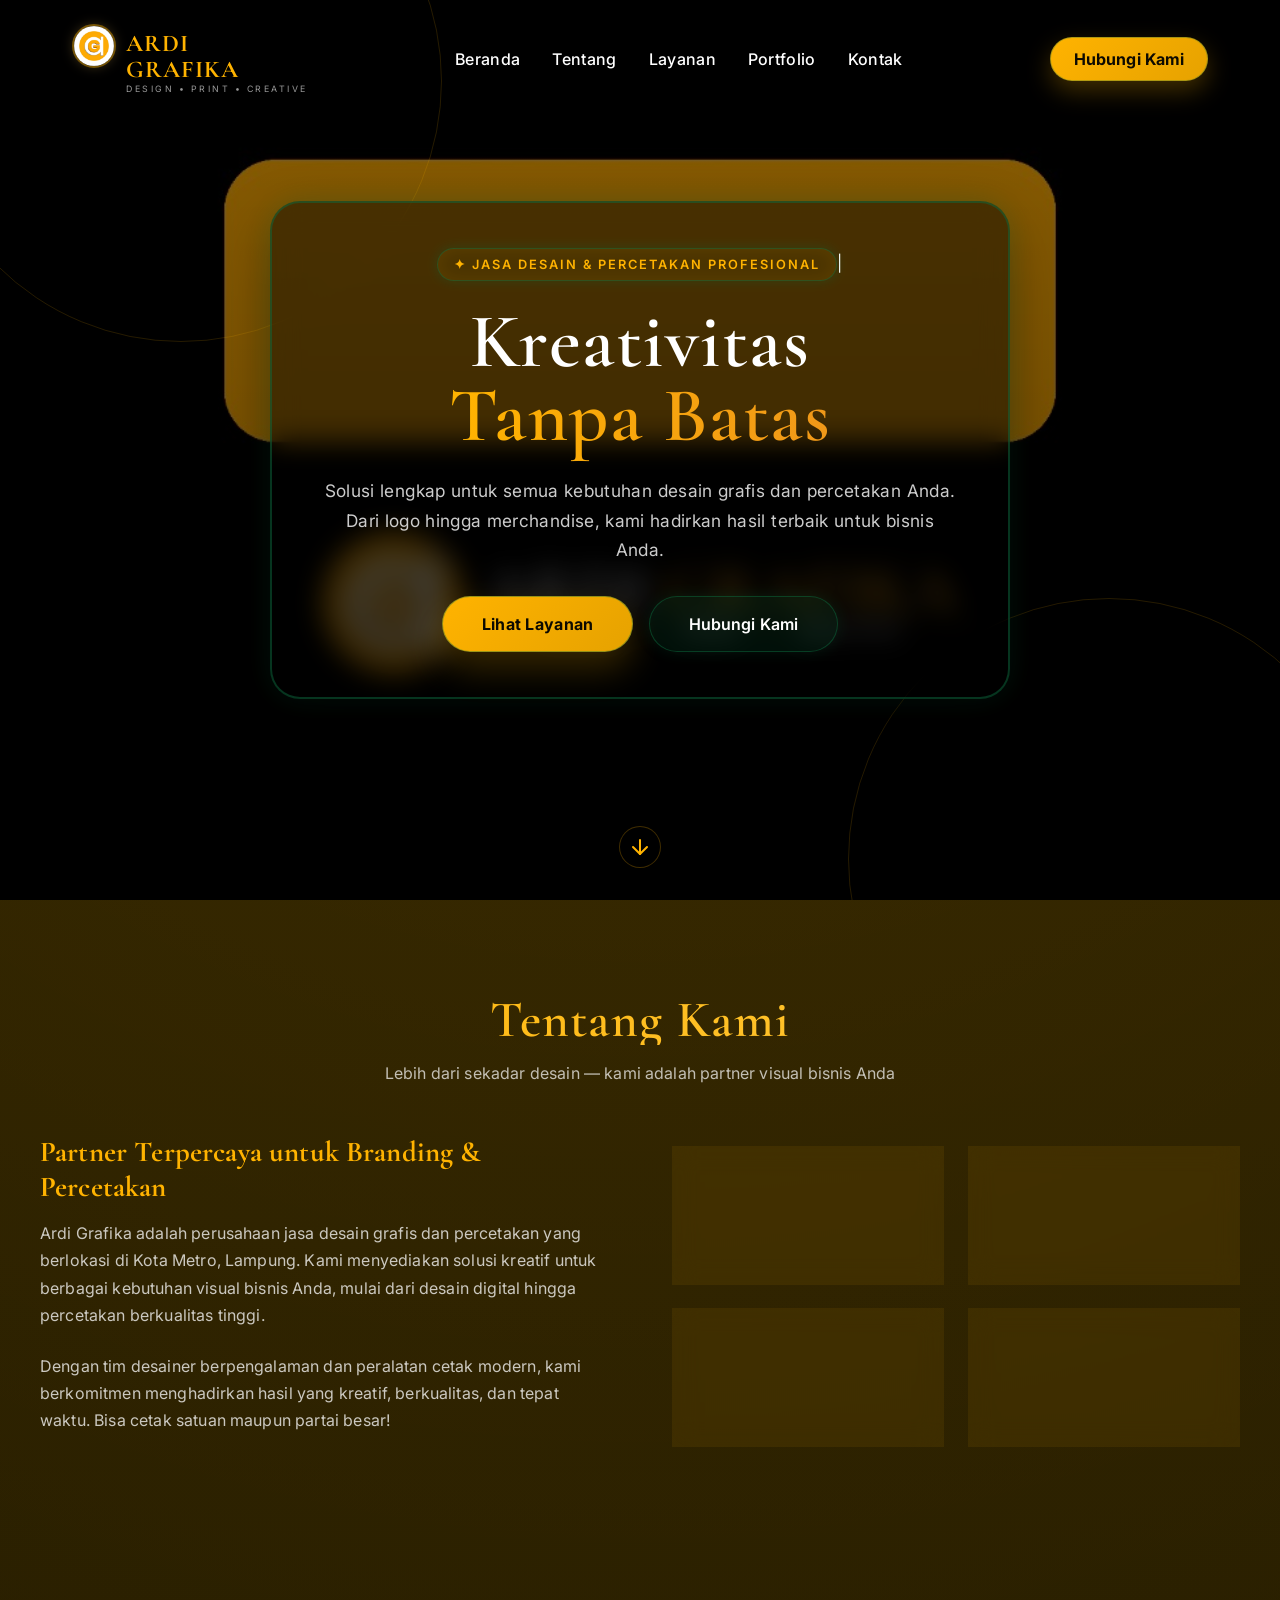
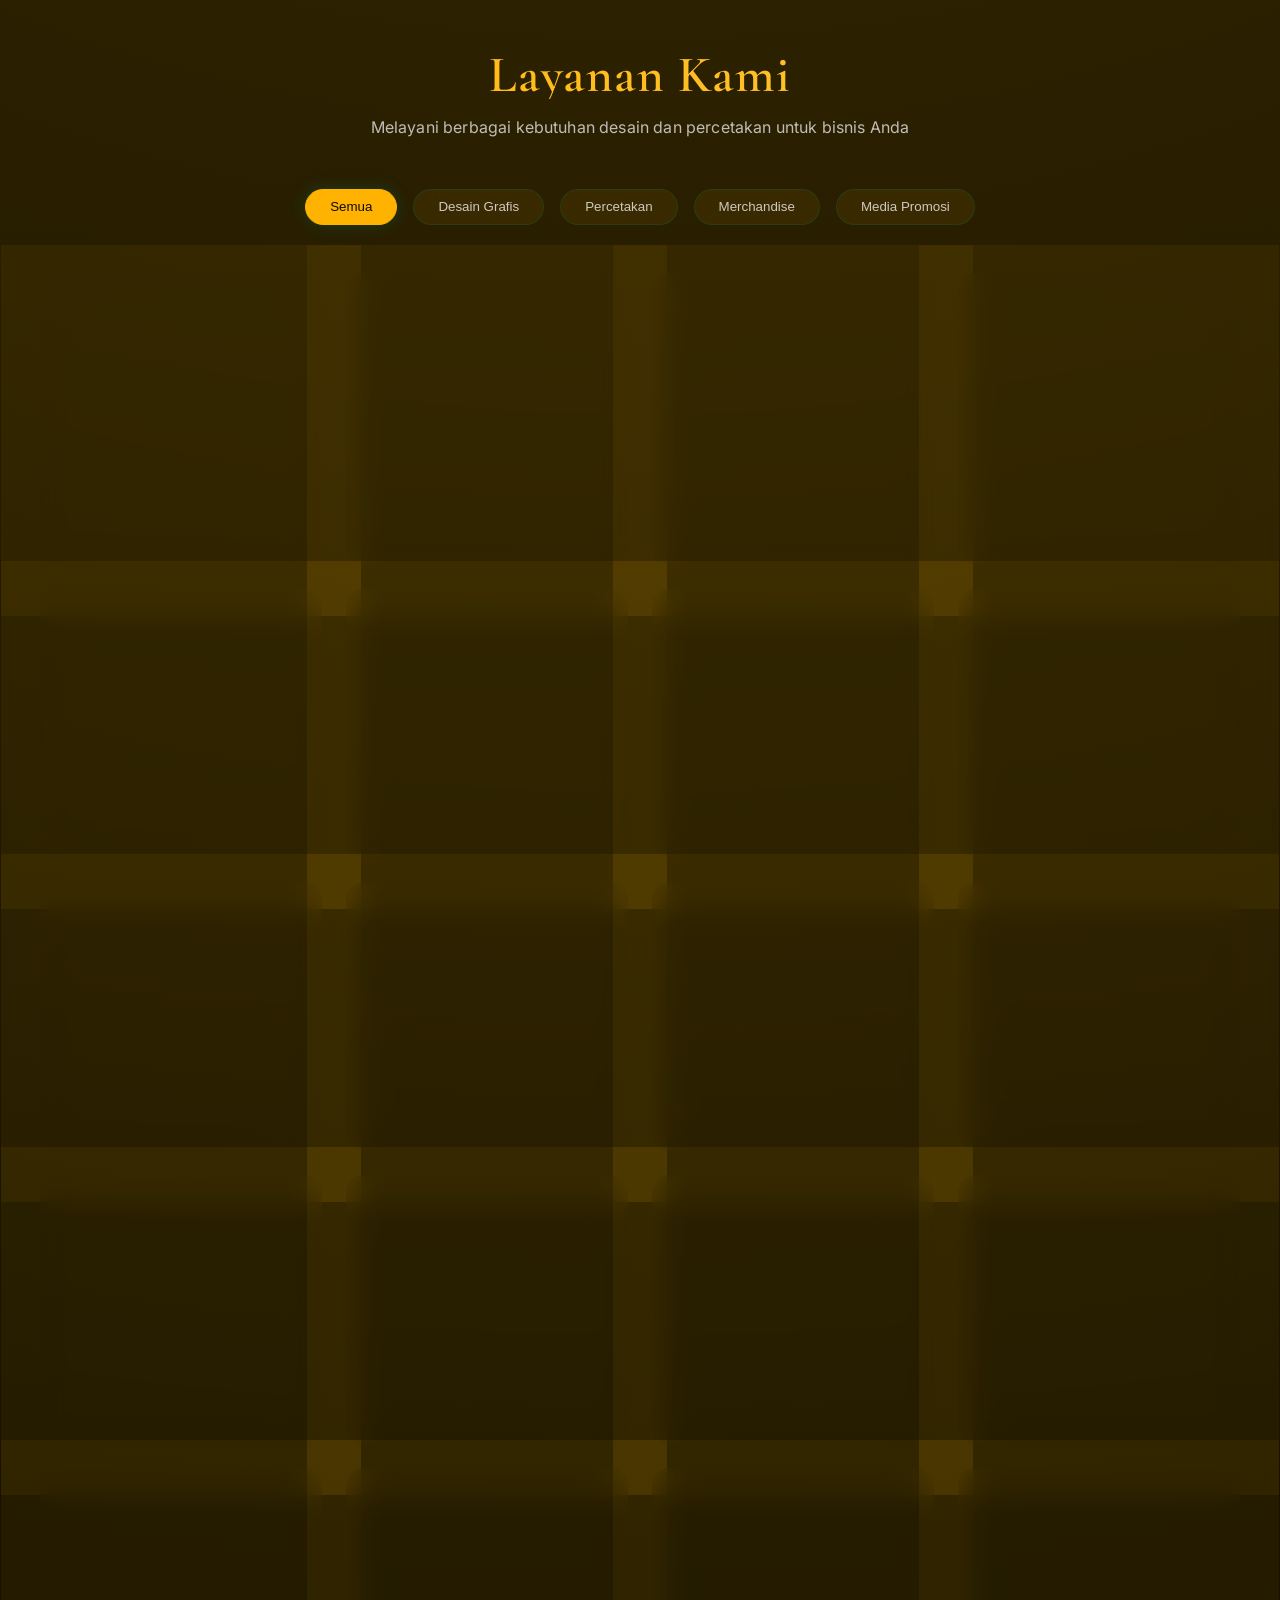
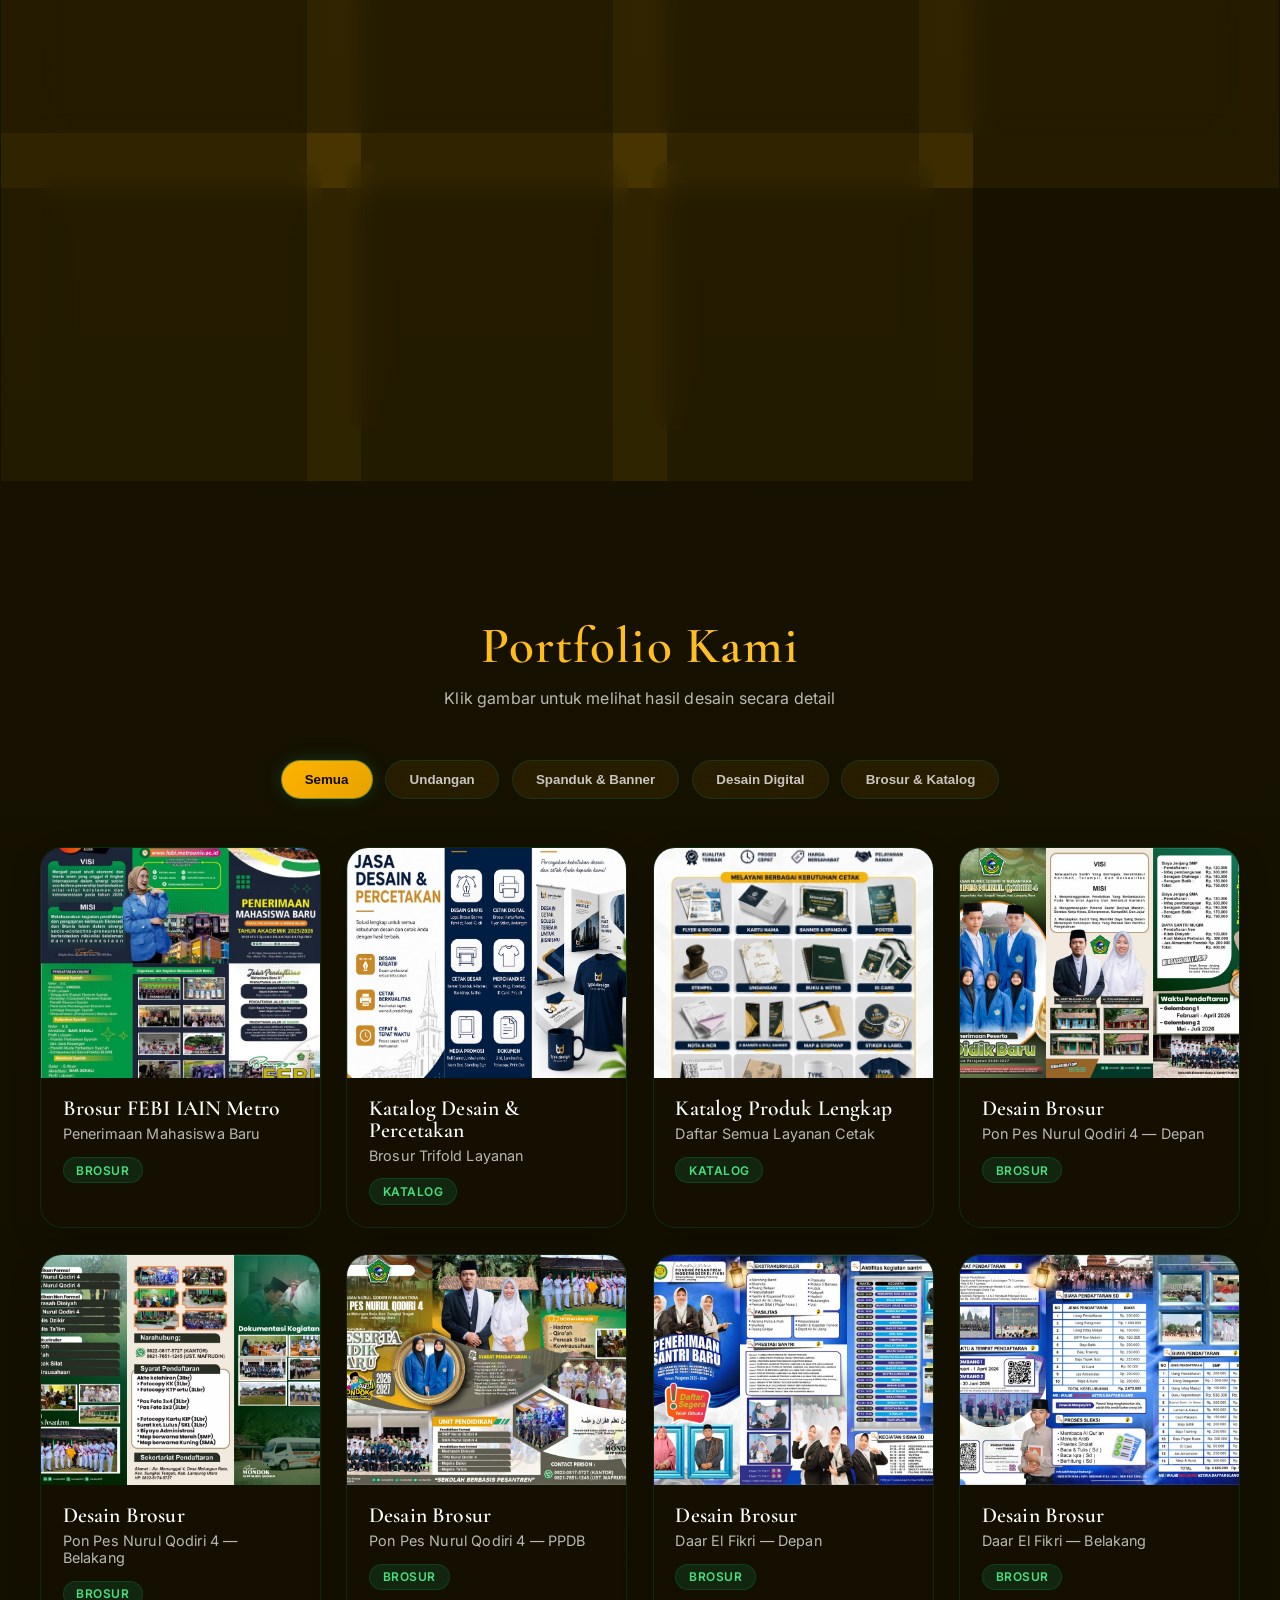
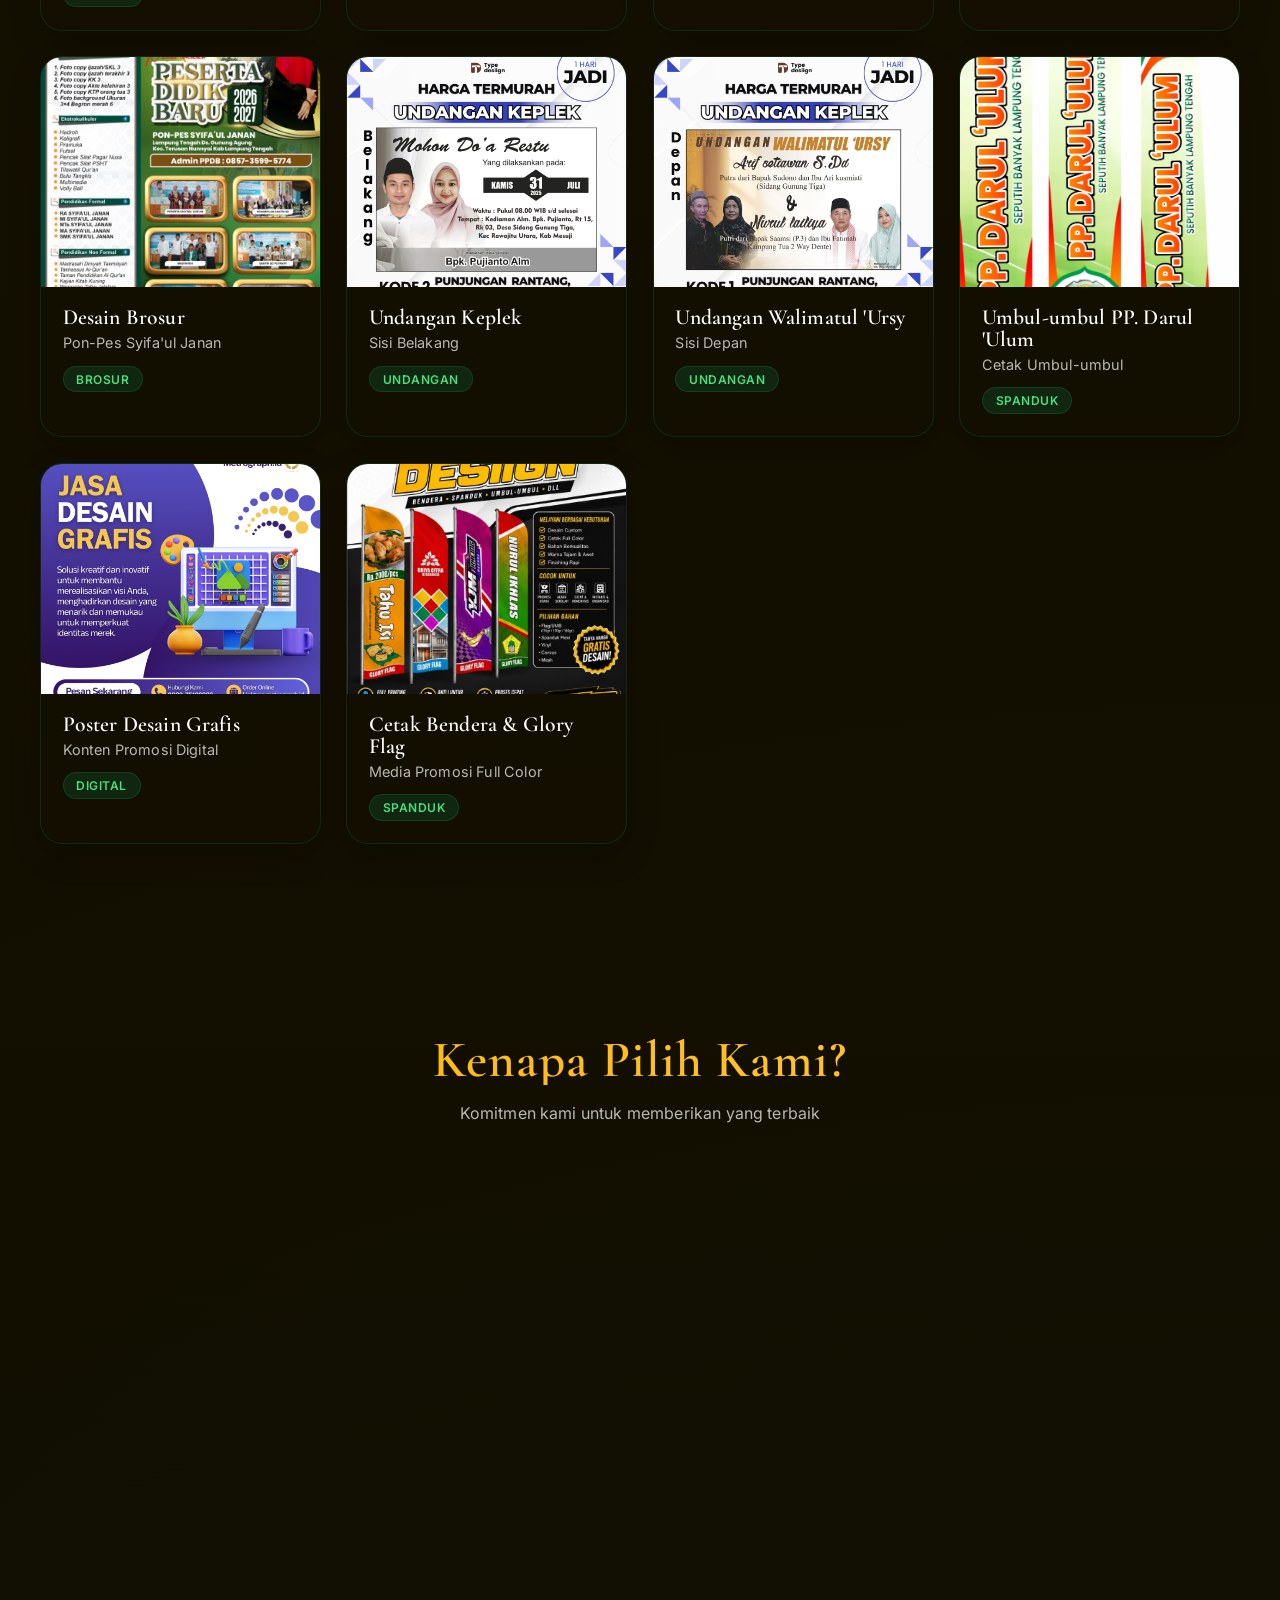
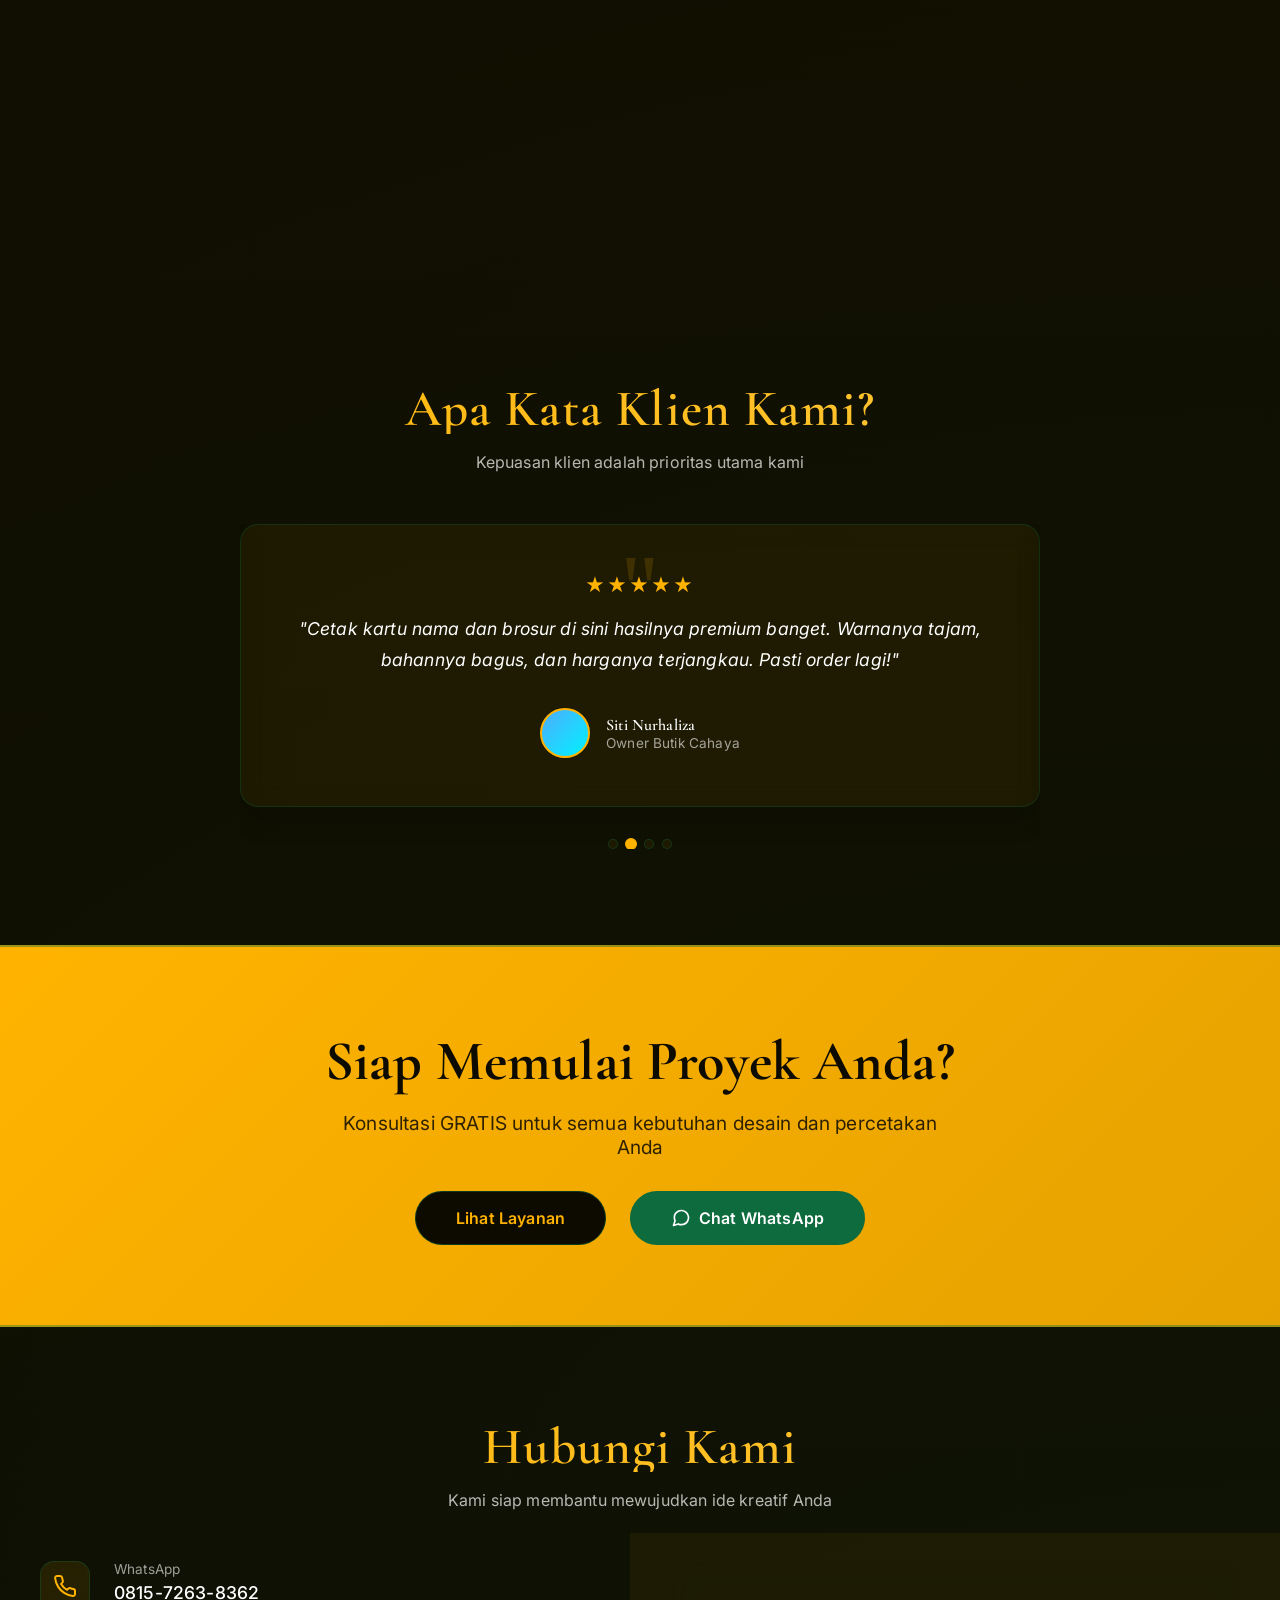
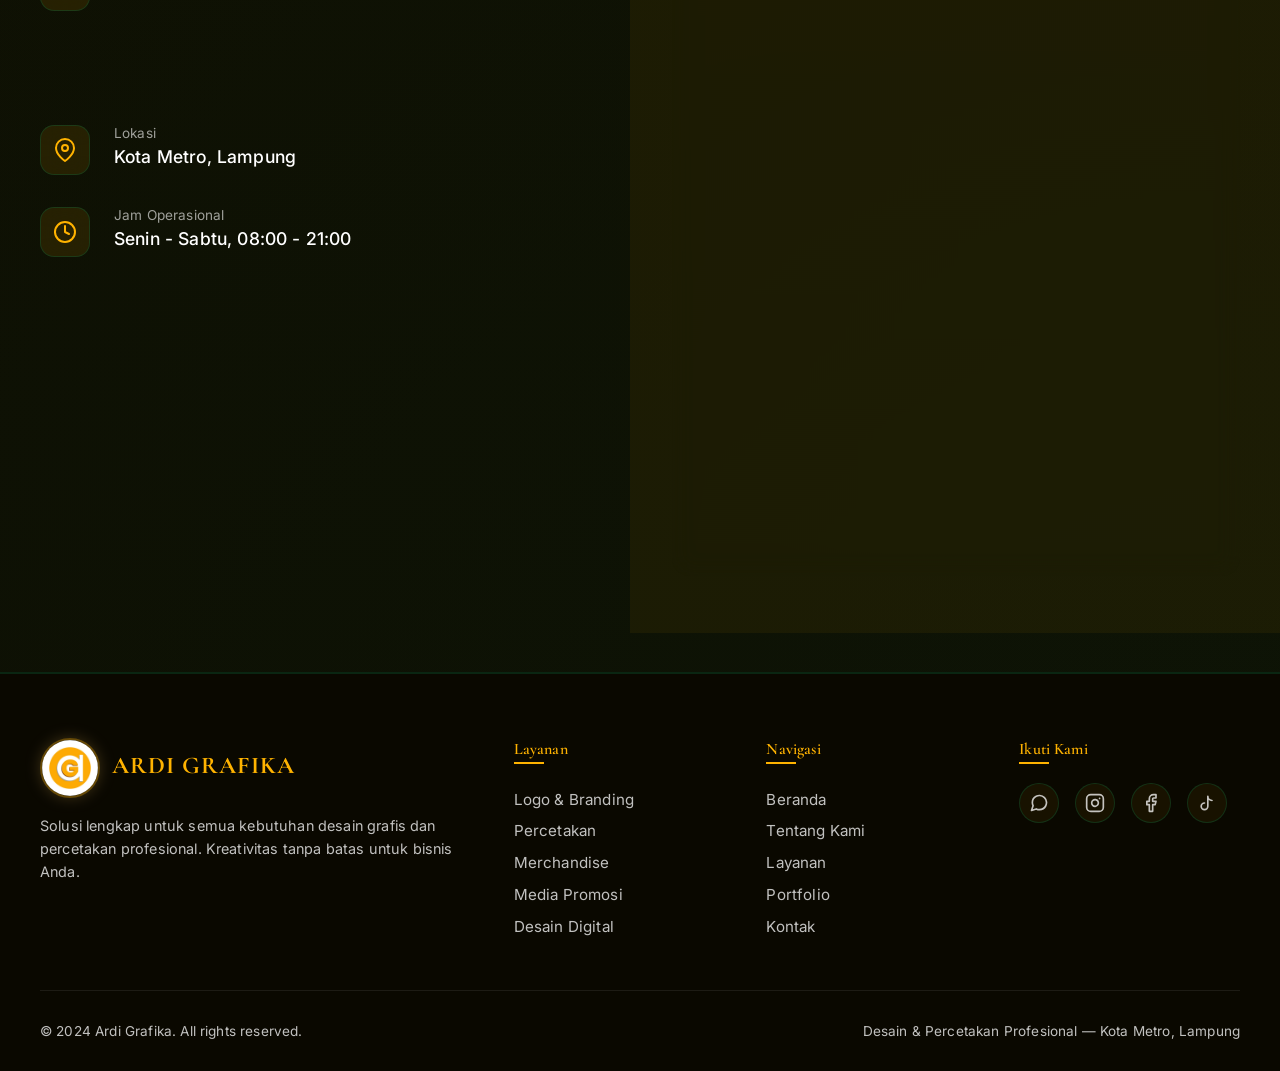
==== commit b7a8cfa7: "Navbar brand: ARDI GRAFIKA - Design Print Creative with tagline" ====
--- a/index.html
+++ b/index.html
@@ -34,7 +34,7 @@
     <nav id="navbar" class="navbar">
         <div class="nav-container">
             <a href="#" class="nav-logo"><img src="images/logo.jpg" alt="Ardi Grafika Logo"
-                    class="nav-logo-img">ARDI <span>GRAFIKA</span></a>
+                    class="nav-logo-img"><span class="brand-text">ARDI <span class="brand-highlight">GRAFIKA</span><small class="brand-tagline">Design • Print • Creative</small></span></a>
             <ul class="nav-links">
                 <li><a href="#hero" class="nav-link">Beranda</a></li>
                 <li><a href="#about" class="nav-link">Tentang</a></li>
--- a/style.css
+++ b/style.css
@@ -128,6 +128,27 @@
 
 .nav-logo span {
   color: var(--glow-cyan);
+}
+
+.brand-text {
+  display: inline-flex;
+  flex-direction: column;
+  line-height: 1.1;
+}
+
+.brand-highlight {
+  color: #FFB300;
+  font-weight: 800;
+}
+
+.brand-tagline {
+  font-size: 0.55rem;
+  color: rgba(255, 255, 255, 0.6);
+  letter-spacing: 2.5px;
+  text-transform: uppercase;
+  font-weight: 400;
+  font-family: var(--font-body);
+  margin-top: 1px;
 }
 
 .nav-logo-img {
